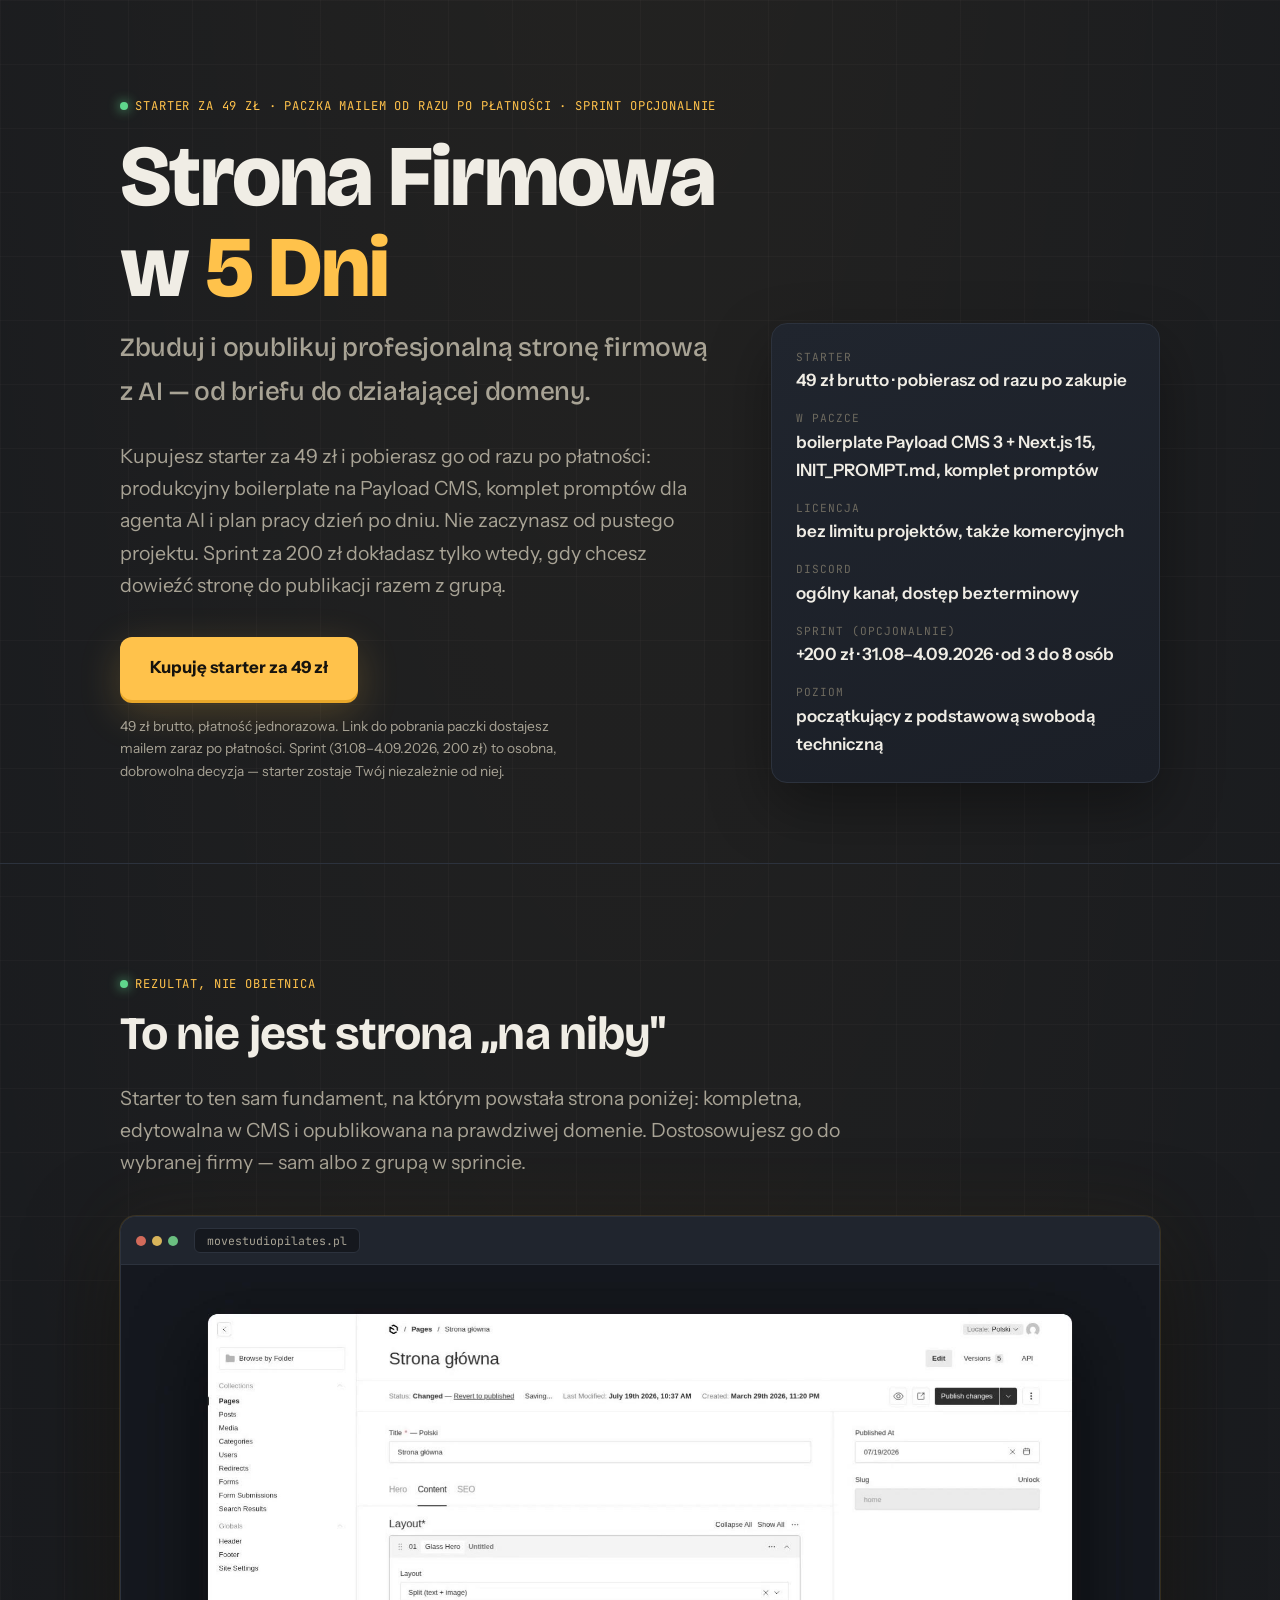
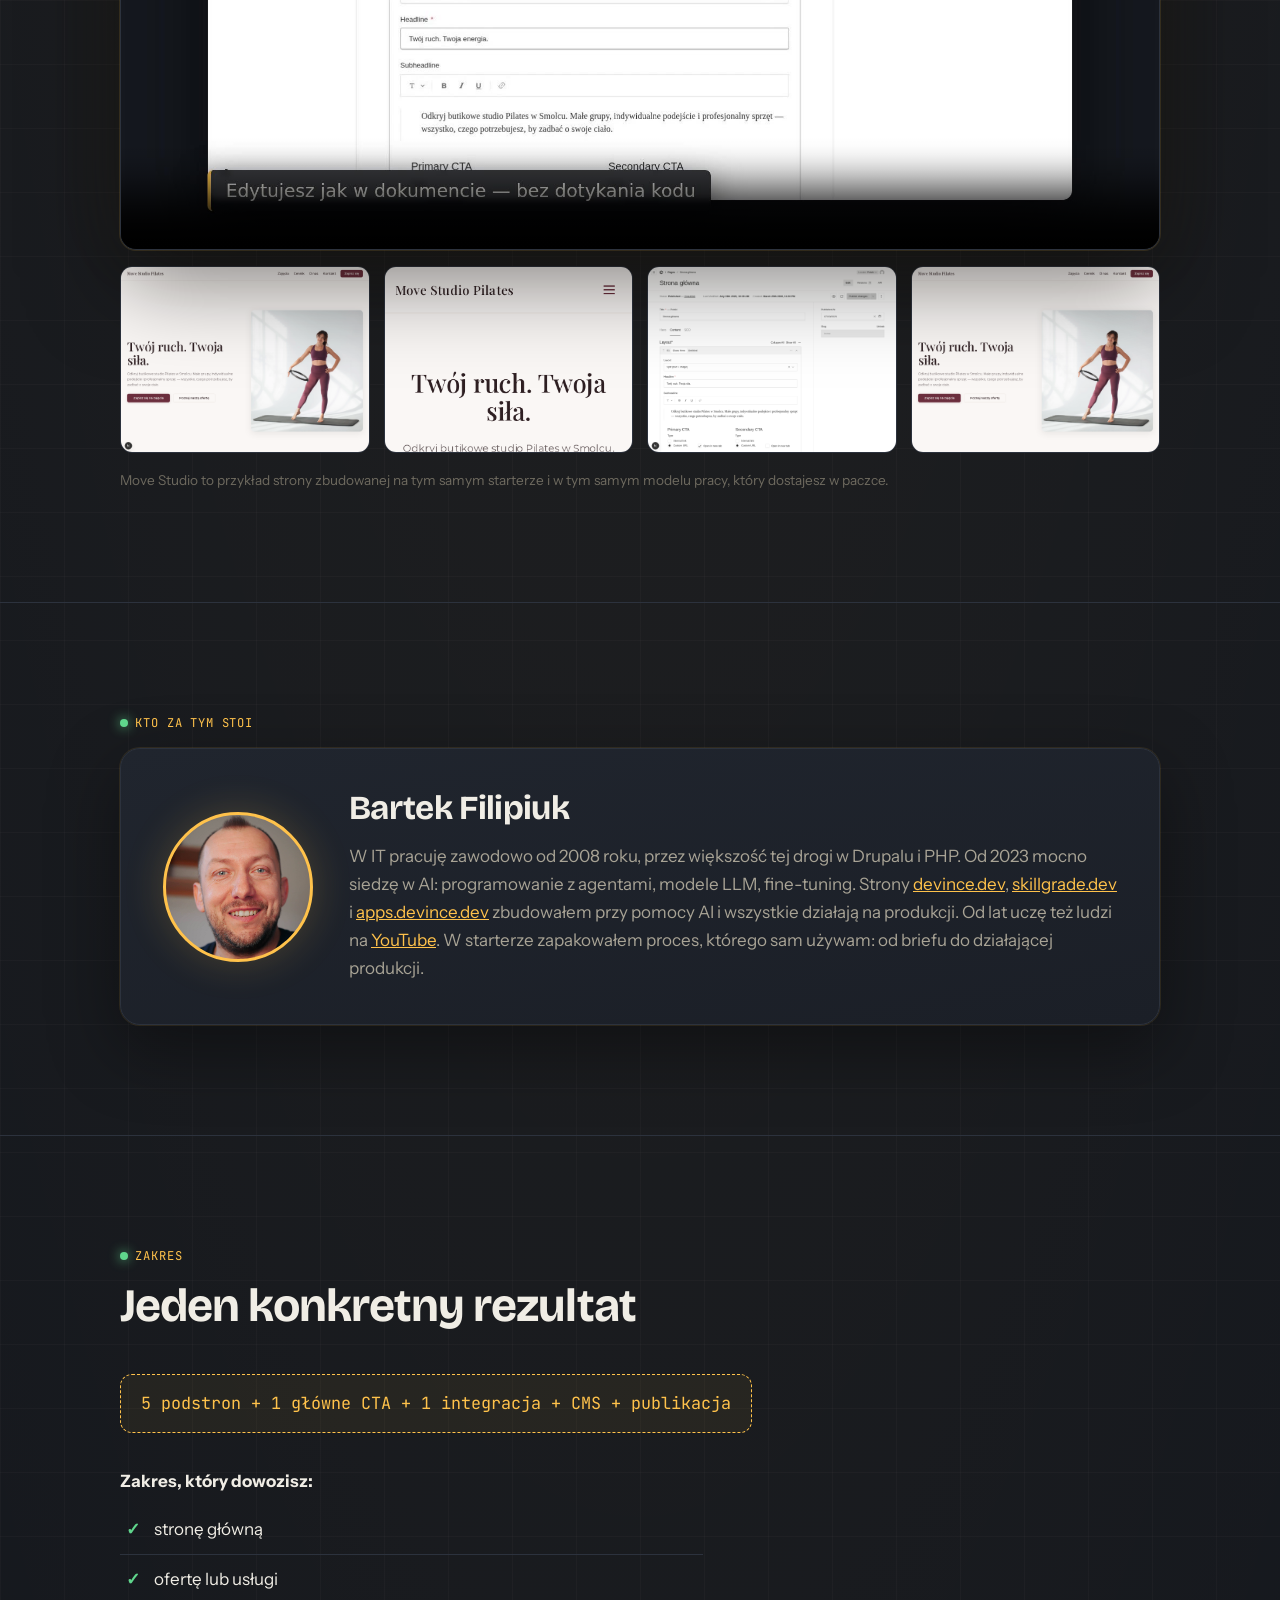
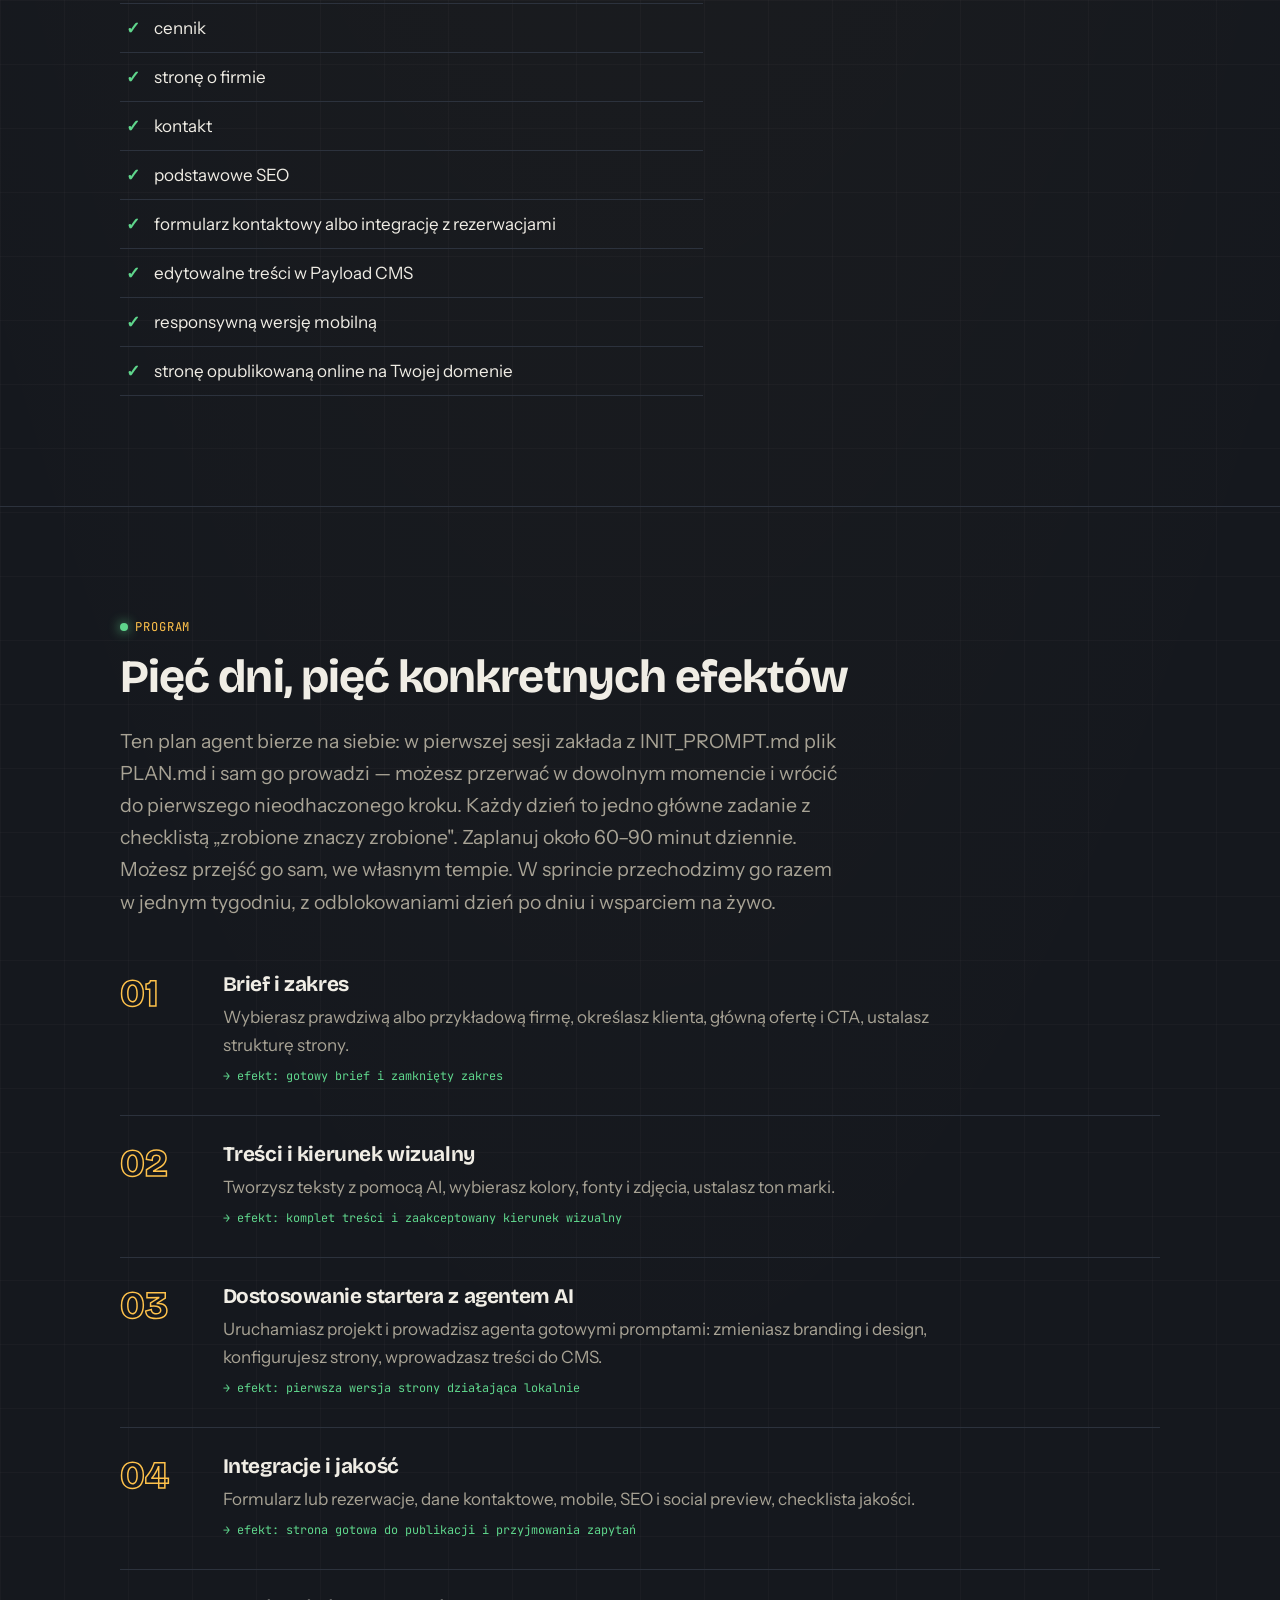
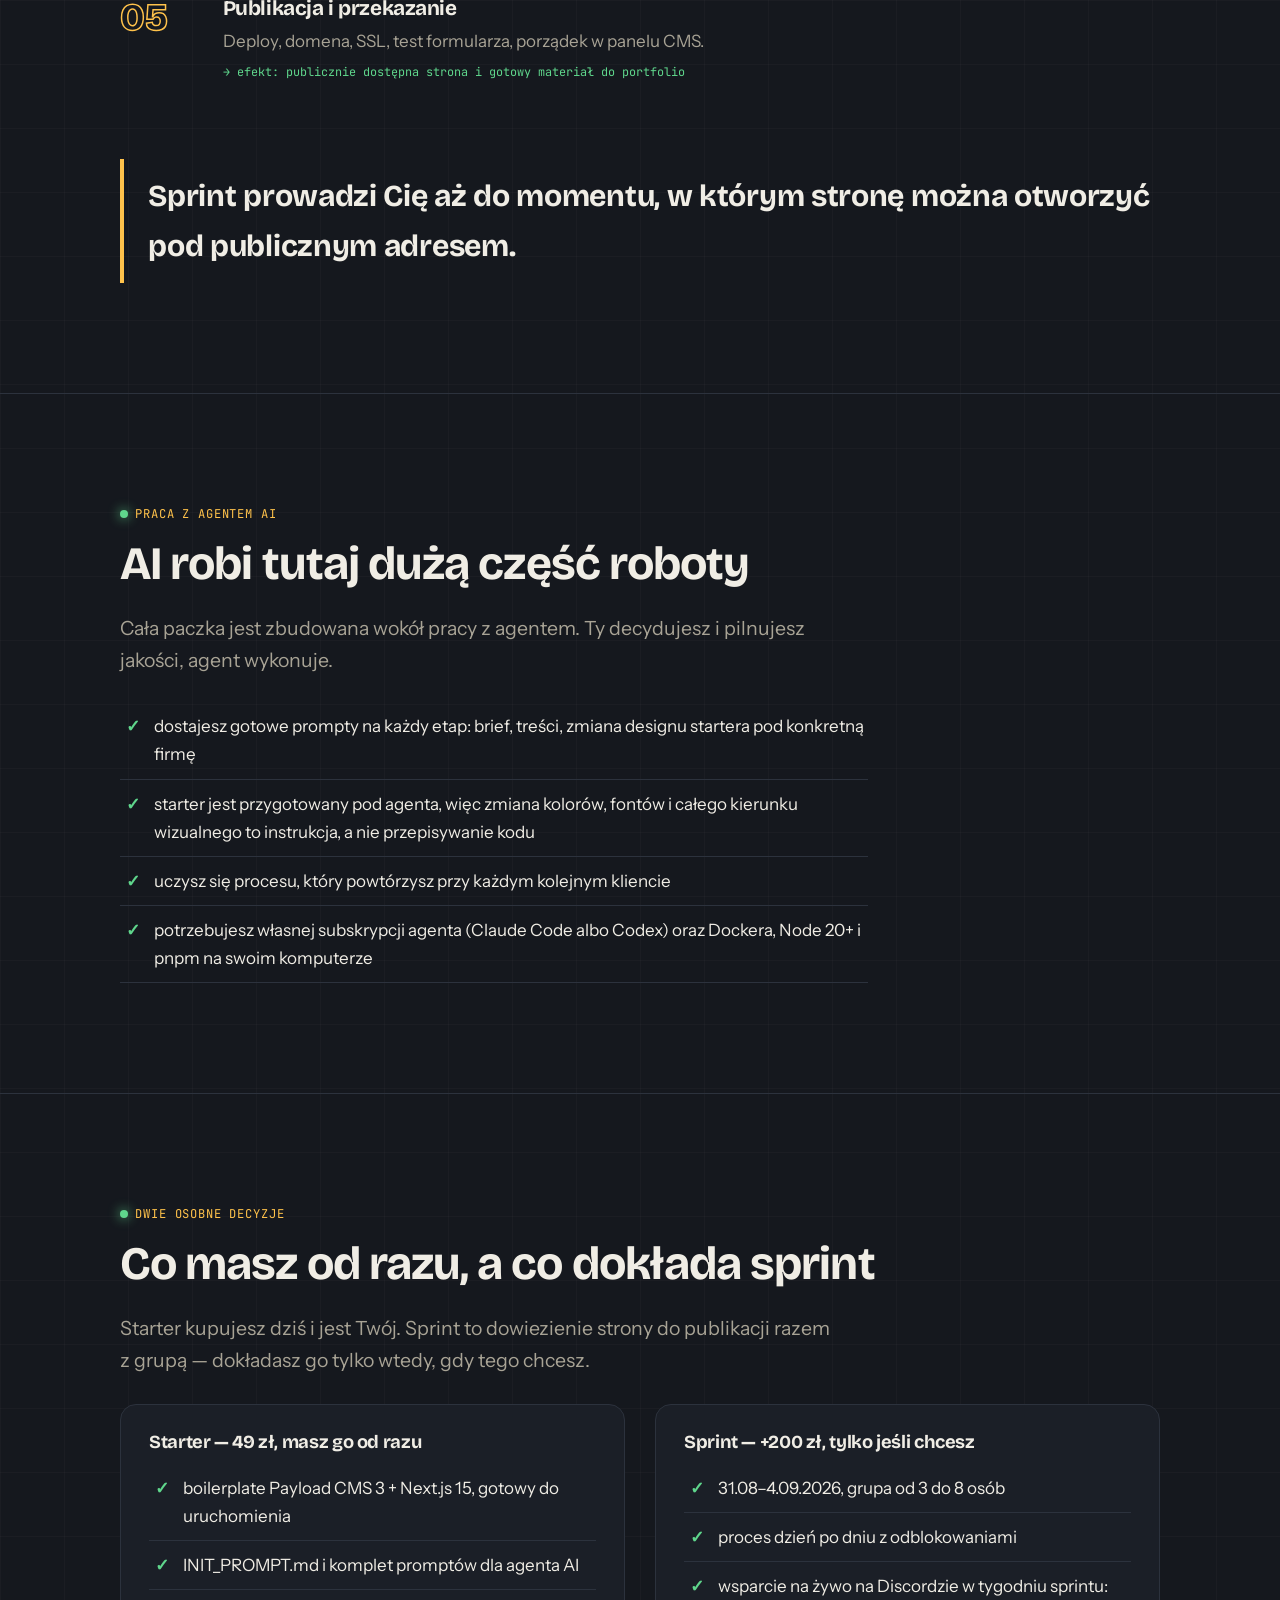
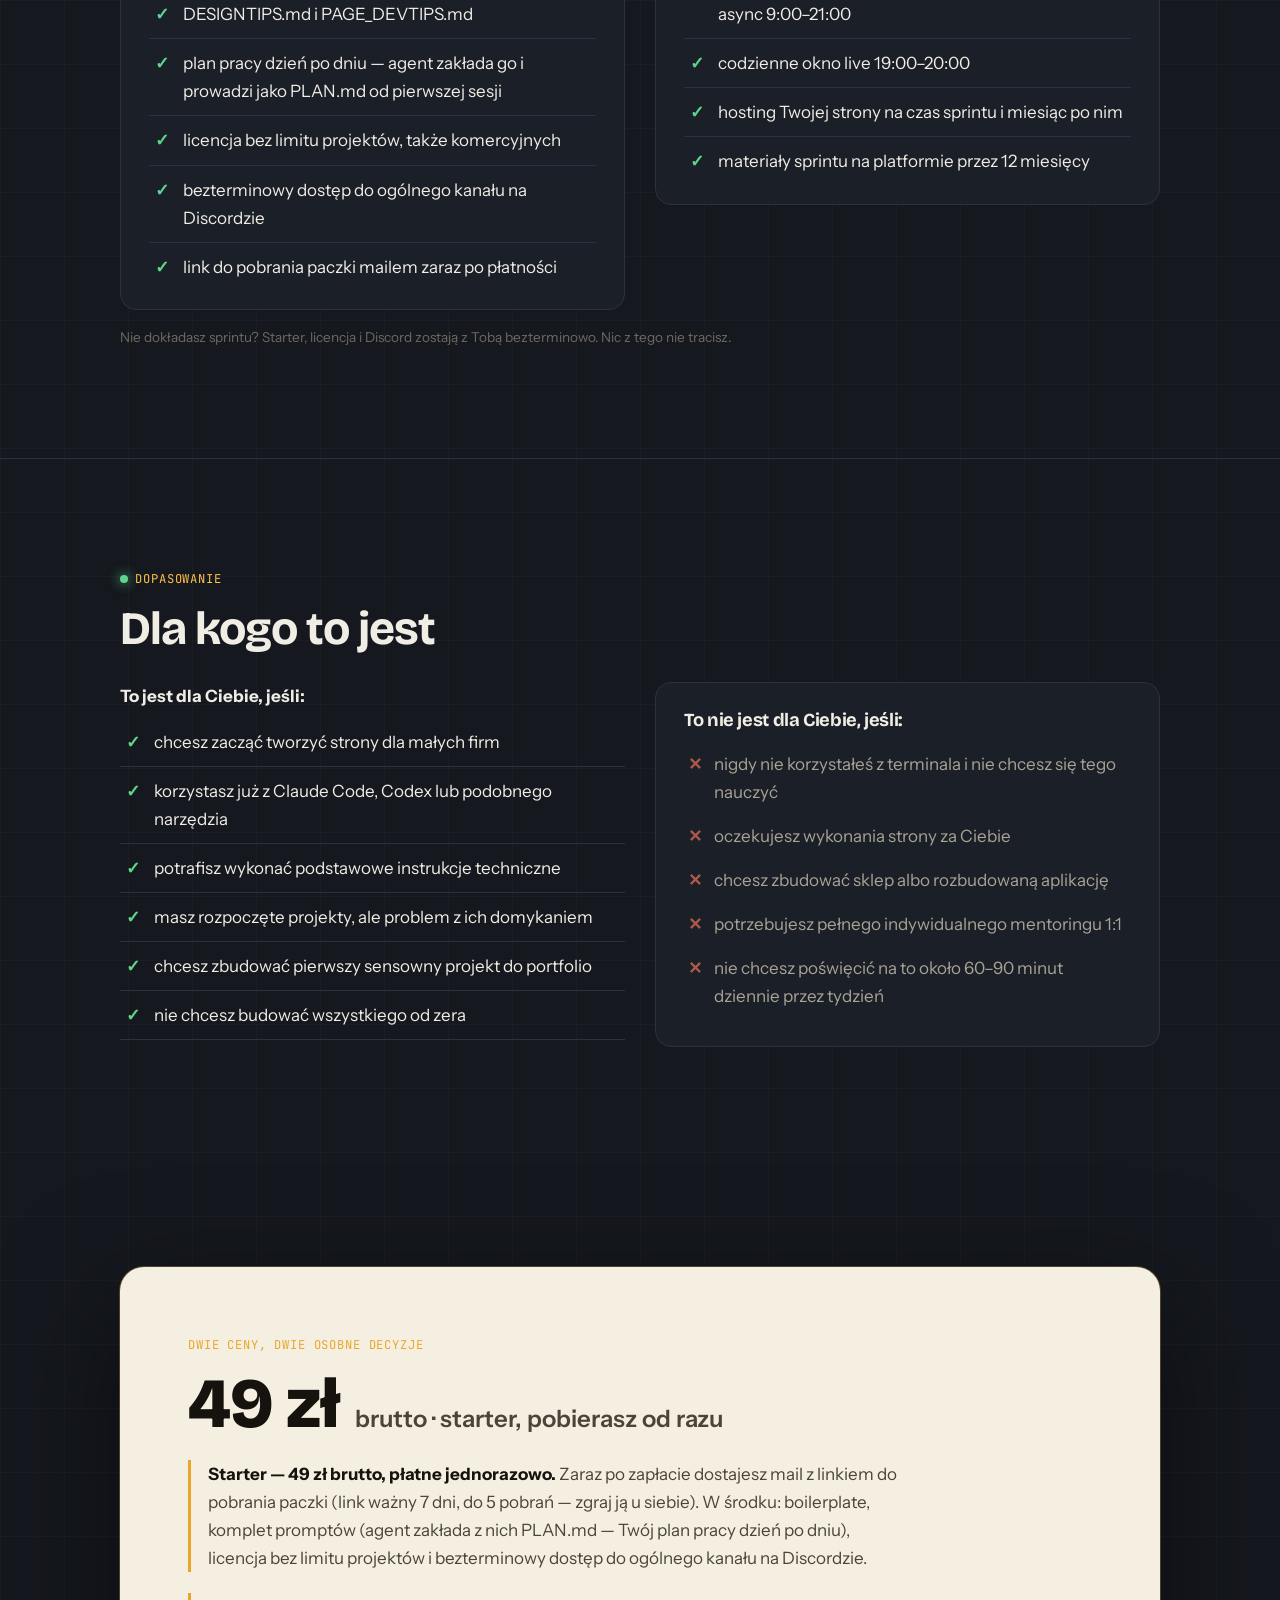
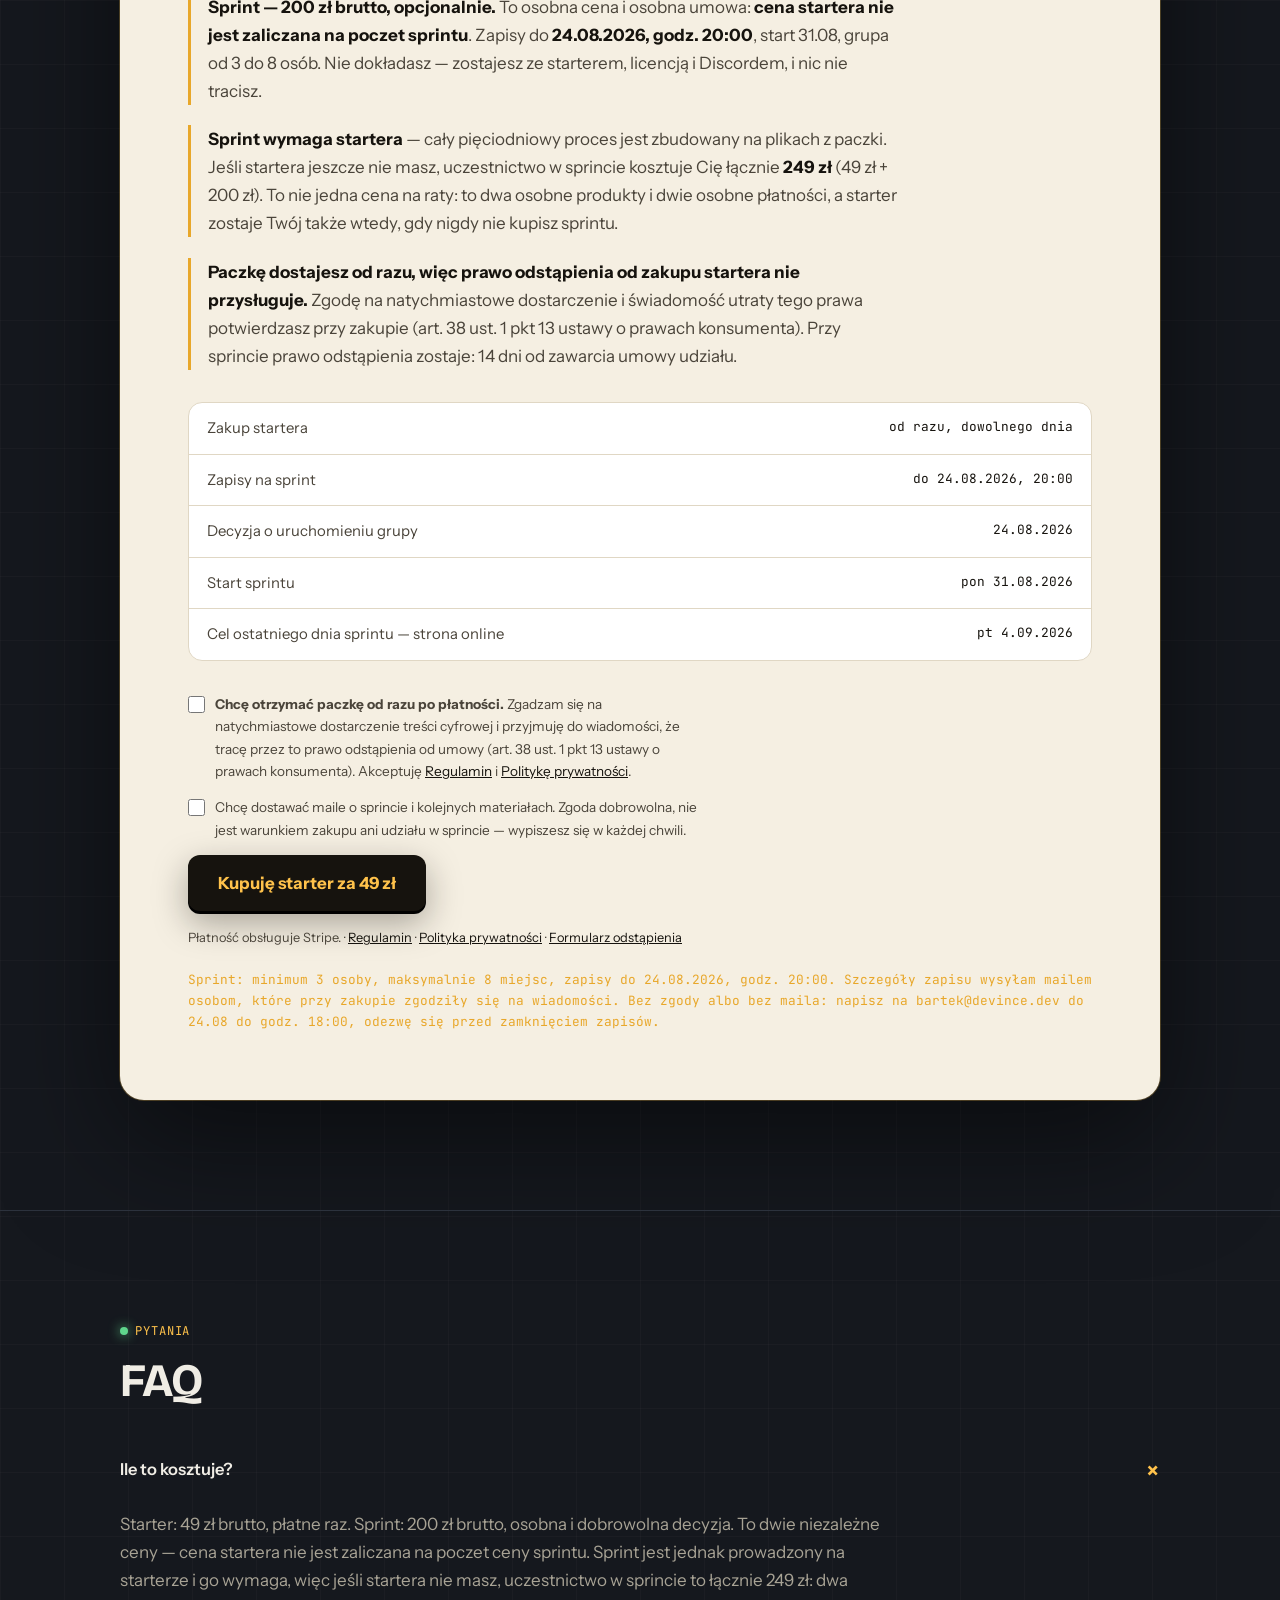
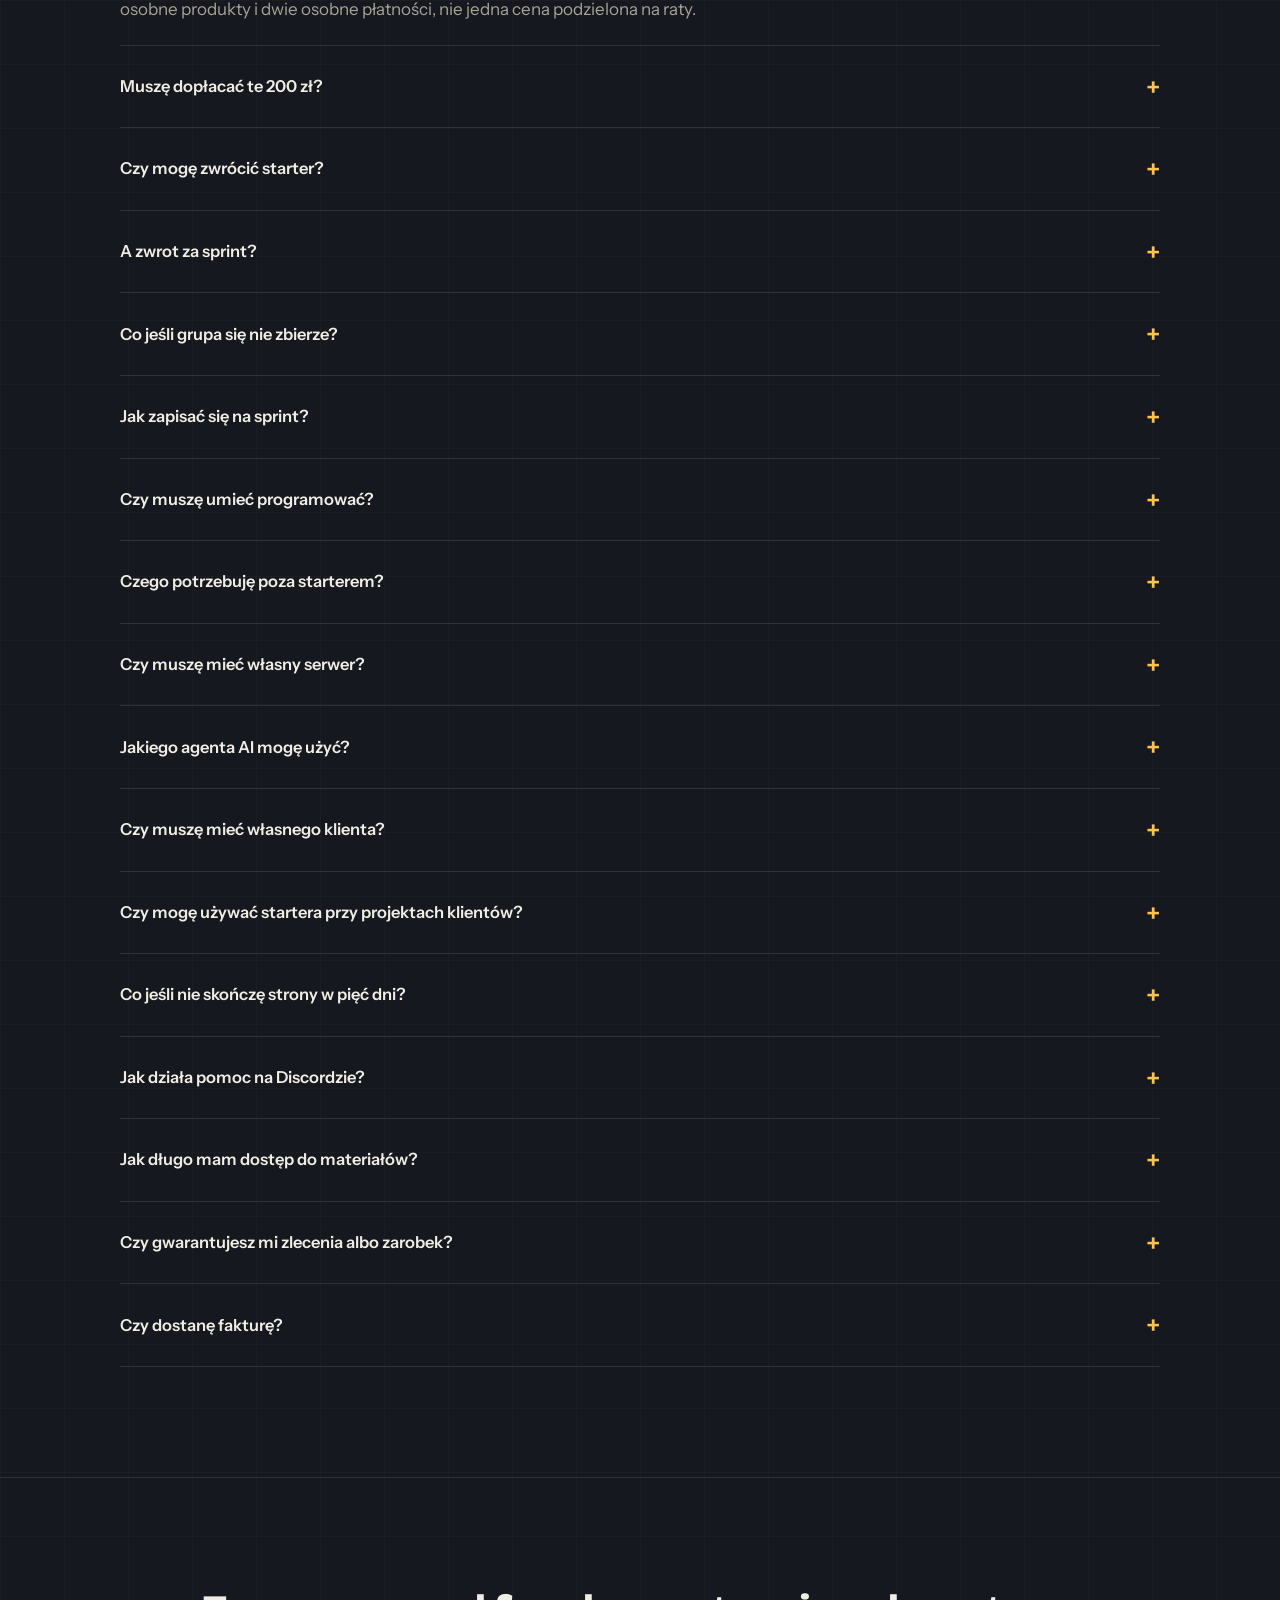
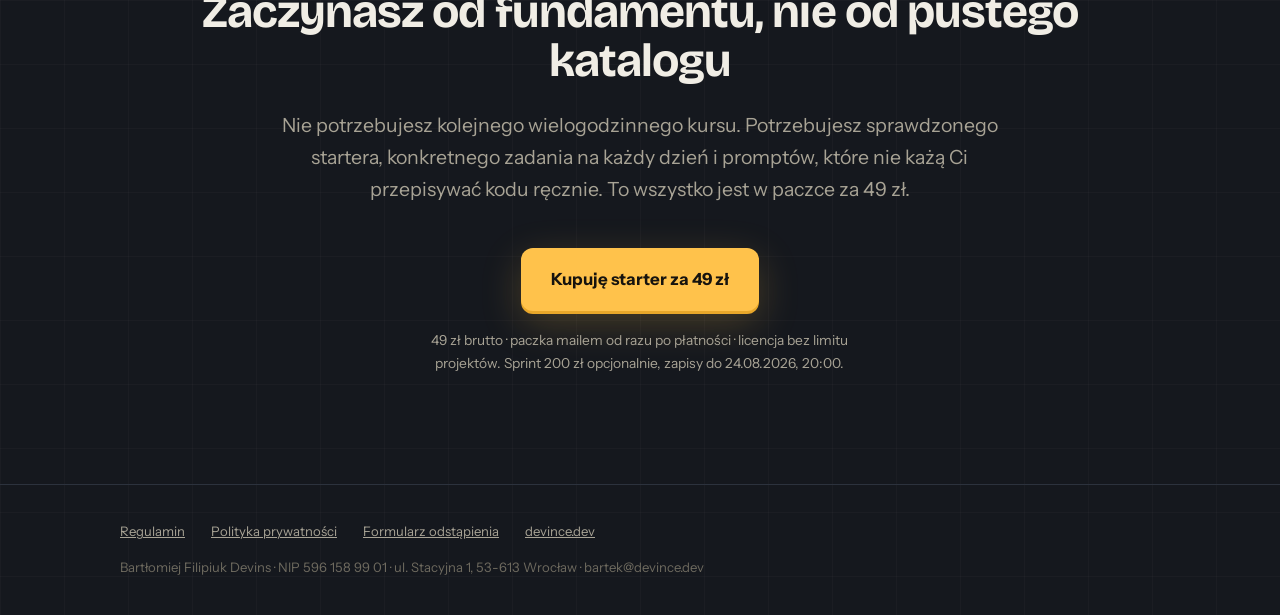
==== index.html @ f5b4c07b "Checkbox zgody: ludzki ton bez utraty przesłanek art. 38 Brzmienie zatwierdzone przez Bartka. „Żądam" ====
<!doctype html>
<html lang="pl">
<head>
<meta charset="utf-8">
<meta name="viewport" content="width=device-width, initial-scale=1">
<title>Strona Firmowa w 5 Dni — zbuduj i opublikuj stronę firmową z AI</title>
<meta name="description" content="Starter za 49 zł: produkcyjny boilerplate Payload CMS, komplet promptów dla agenta AI i plan pracy dzień po dniu. Pobierasz od razu po zakupie. Sprint z grupą (31.08–4.09.2026) dokładasz za 200 zł, jeśli chcesz.">
<meta property="og:title" content="Strona Firmowa w 5 Dni">
<meta property="og:description" content="Kupujesz starter za 49 zł i pobierasz go od razu po płatności. Sprint za 200 zł dokładasz tylko wtedy, gdy chcesz dowieźć stronę do publikacji z grupą.">
<meta property="og:type" content="website">
<link rel="icon" type="image/svg+xml" href="favicon.svg">
<link rel="preconnect" href="https://fonts.googleapis.com">
<link rel="preconnect" href="https://fonts.gstatic.com" crossorigin>
<link href="https://fonts.googleapis.com/css2?family=Bricolage+Grotesque:opsz,wght@12..96,500;12..96,600;12..96,700;12..96,800&family=Instrument+Sans:wght@400;500;600;700&family=JetBrains+Mono:wght@400;500&display=swap" rel="stylesheet">
<script defer src="https://stats.67projects.app/script.js" data-website-id="8e5e06a0-a30c-4d65-846d-87bd01b04a56"></script>
<style>
  :root{
    --bg:#15181E; --bg-2:#1B1F27; --surface:#20252E; --edge:#2C323D;
    --txt:#F0EDE5; --txt-soft:#A8A395; --txt-dim:#6E6A5F;
    --amber:#FFC24B; --amber-deep:#E8A72A; --ok:#5FD68C; --red:#E8745A;
    --paper:#F5EFE2; --ink:#16130E; --ink-soft:#4A443A; --paper-edge:#E0D7C4;
    --mono:'JetBrains Mono',monospace; --disp:'Bricolage Grotesque',sans-serif; --sans:'Instrument Sans',sans-serif;
  }
  *{box-sizing:border-box;margin:0;padding:0}
  html{scroll-behavior:smooth}
  body{
    font-family:var(--sans);color:var(--txt);background:var(--bg);
    line-height:1.65;font-size:17px;
    background-image:
      radial-gradient(ellipse 90% 50% at 50% -10%, rgba(255,194,75,.07), transparent),
      linear-gradient(rgba(255,255,255,.025) 1px, transparent 1px),
      linear-gradient(90deg, rgba(255,255,255,.025) 1px, transparent 1px);
    background-size:100% 100%, 64px 64px, 64px 64px;
  }
  ::selection{background:var(--amber);color:var(--ink)}
  .wrap{max-width:1080px;margin:0 auto;padding:0 20px}
  section{padding:76px 0}
  @media(min-width:768px){section{padding:110px 0}}

  .mono{font-family:var(--mono);font-size:.76rem;letter-spacing:.07em;text-transform:uppercase}
  .eyebrow{color:var(--amber);display:flex;align-items:center;gap:.6em;margin-bottom:1.3em}
  .eyebrow::before{content:"";width:8px;height:8px;border-radius:50%;background:var(--ok);box-shadow:0 0 12px var(--ok)}
  h1,h2,h3{font-family:var(--disp);font-weight:700;line-height:1.05;letter-spacing:-.02em}
  h1{font-size:clamp(2.7rem,8vw,5.4rem);font-weight:800}
  h2{font-size:clamp(1.8rem,4.4vw,2.9rem);margin-bottom:.5em}
  .lead{font-size:clamp(1.05rem,2vw,1.22rem);color:var(--txt-soft);max-width:37em}

  .btn{
    display:inline-block;background:var(--amber);color:var(--ink);text-decoration:none;
    font-weight:700;font-size:1.05rem;padding:1.05em 1.8em;border-radius:12px;
    box-shadow:0 3px 0 var(--amber-deep), 0 12px 40px rgba(255,194,75,.22);
    transition:transform .15s ease, box-shadow .15s ease;
  }
  .btn:hover{transform:translateY(-2px);box-shadow:0 5px 0 var(--amber-deep), 0 18px 48px rgba(255,194,75,.3)}
  .btn:active{transform:translateY(1px)}
  .btn.on-paper{background:var(--ink);color:var(--amber);box-shadow:0 3px 0 #000, 0 12px 34px rgba(22,19,14,.35)}
  .btn.on-paper:hover{box-shadow:0 5px 0 #000, 0 16px 40px rgba(22,19,14,.4)}
  .under-cta{font-size:.86rem;color:var(--txt-soft);max-width:34em;margin-top:1.1em}

  /* HERO */
  .hero{padding:96px 0 80px;border-bottom:1px solid var(--edge);position:relative;overflow:hidden}
  .hero .sub{font-family:var(--disp);font-weight:500;font-size:clamp(1.2rem,3vw,1.65rem);color:var(--txt-soft);margin:.5em 0 1em;max-width:23em;letter-spacing:-.01em}
  .hero-grid{display:grid;gap:48px}
  @media(min-width:920px){.hero-grid{grid-template-columns:1.55fr 1fr;align-items:end}}
  .specs{border:1px solid var(--edge);border-radius:16px;background:linear-gradient(160deg,var(--surface),var(--bg-2));padding:24px;box-shadow:0 24px 60px rgba(0,0,0,.35)}
  .specs dt{font-family:var(--mono);font-size:.7rem;letter-spacing:.09em;text-transform:uppercase;color:var(--txt-dim);margin-top:15px}
  .specs dt:first-child{margin-top:0}
  .specs dd{font-weight:600;color:var(--txt)}
  .accent{color:var(--amber)}

  /* DEMO — sekcja dowodowa nr 2 */
  .demo-wrap{position:relative}
  .browser{border:1px solid var(--edge);border-radius:16px;overflow:hidden;background:var(--bg-2);box-shadow:0 0 0 1px rgba(255,194,75,.12), 0 30px 90px rgba(0,0,0,.5), 0 0 80px rgba(255,194,75,.06)}
  .browser-bar{display:flex;align-items:center;gap:6px;padding:11px 15px;border-bottom:1px solid var(--edge);background:var(--surface)}
  .browser-bar i{width:10px;height:10px;border-radius:50%;background:var(--edge)}
  .browser-bar i:nth-child(1){background:#D26A5A}.browser-bar i:nth-child(2){background:#D8B45A}.browser-bar i:nth-child(3){background:#6BBF80}
  .browser-bar .url{font-family:var(--mono);font-size:.72rem;color:var(--txt-soft);margin-left:10px;background:var(--bg);border:1px solid var(--edge);border-radius:6px;padding:2px 12px}
  .demo-slot{aspect-ratio:16/9;display:flex;flex-direction:column;align-items:center;justify-content:center;gap:14px;color:var(--txt-soft);background:
    repeating-linear-gradient(45deg,var(--bg-2),var(--bg-2) 16px,#181C23 16px,#181C23 32px)}
  .demo-slot .play{width:70px;height:70px;border-radius:50%;background:var(--amber);display:flex;align-items:center;justify-content:center;box-shadow:0 0 40px rgba(255,194,75,.35)}
  .demo-slot .play::after{content:"";border-left:20px solid var(--ink);border-top:12px solid transparent;border-bottom:12px solid transparent;margin-left:6px}
  .shots{display:grid;gap:14px;grid-template-columns:repeat(2,1fr);margin-top:16px}
  @media(min-width:768px){.shots{grid-template-columns:repeat(4,1fr)}}
  .shot{aspect-ratio:4/3;border:1px solid var(--edge);border-radius:12px;background:var(--bg-2);width:100%;object-fit:cover;object-position:top;display:block;cursor:zoom-in;transition:border-color .2s,transform .2s}
  .shot:hover{border-color:rgba(255,194,75,.5);transform:translateY(-2px)}
  .lightbox{border:none;background:transparent;padding:0;position:fixed;inset:0;margin:auto;width:fit-content;height:fit-content;max-width:min(94vw,1400px);max-height:92vh;overflow:visible}
  .lightbox img{max-width:min(94vw,1400px);max-height:88vh;display:block;border-radius:12px;border:1px solid var(--edge)}
  .lightbox::backdrop{background:rgba(10,12,16,.85);backdrop-filter:blur(6px)}
  .lb-close{position:absolute;top:10px;right:10px;width:38px;height:38px;border-radius:50%;border:none;background:var(--amber);color:var(--ink);font-size:1.1rem;font-weight:700;cursor:pointer;line-height:1;box-shadow:0 4px 14px rgba(0,0,0,.4)}
  .demo-video{width:100%;aspect-ratio:16/9;display:block;background:#000}
  .caption{font-size:.85rem;color:var(--txt-dim);margin-top:16px}

  /* RESULT */
  .formula{font-family:var(--mono);font-size:clamp(.85rem,2.4vw,1.05rem);border:1.5px dashed var(--amber);color:var(--amber);border-radius:12px;padding:15px 20px;display:inline-block;margin:20px 0 34px;background:rgba(255,194,75,.06)}
  .cols{display:grid;gap:40px}
  @media(min-width:880px){.cols{grid-template-columns:1.4fr 1fr}}
  ul.checks{list-style:none}
  ul.checks li{padding:10px 0 10px 34px;position:relative;border-bottom:1px solid var(--edge)}
  ul.checks li::before{content:"✓";position:absolute;left:6px;color:var(--ok);font-weight:700}
  .not-box{border:1px solid var(--edge);border-radius:16px;padding:28px;background:var(--bg-2);align-self:start}
  .not-box h3{font-size:1.15rem;margin-bottom:12px}
  .not-box ul.checks li:last-child{border-bottom:none;padding-bottom:0}
  ul.crosses{list-style:none}
  ul.crosses li{padding:8px 0 8px 30px;position:relative;color:var(--txt-soft)}
  ul.crosses li::before{content:"✕";position:absolute;left:4px;color:var(--red);opacity:.7;font-weight:700}

  /* PROGRAM */
  .day{display:grid;grid-template-columns:auto 1fr;gap:22px;padding:28px 0;border-bottom:1px solid var(--edge)}
  .day:last-of-type{border-bottom:none}
  .day .no{font-family:var(--disp);font-weight:800;font-size:2.4rem;color:transparent;-webkit-text-stroke:1.5px var(--amber);line-height:1;min-width:2.1em}
  .day h3{font-size:1.3rem;margin-bottom:.35em}
  .day p{color:var(--txt-soft);max-width:44em}
  .day .fx{font-family:var(--mono);font-size:.74rem;color:var(--ok);margin-top:.7em;display:block}
  .callout{font-family:var(--disp);font-size:clamp(1.3rem,3.2vw,1.9rem);font-weight:700;border-left:4px solid var(--amber);padding:.4em 0 .4em .8em;margin-top:48px;letter-spacing:-.01em}

  /* WHO */
  .who-grid{display:grid;gap:30px;margin-top:28px}
  @media(min-width:880px){.who-grid{grid-template-columns:1fr 1fr}}
  .host-card{display:grid;gap:26px;border:1px solid var(--edge);border-radius:20px;background:linear-gradient(170deg,var(--surface),var(--bg-2));padding:clamp(26px,4vw,42px);box-shadow:0 0 0 1px rgba(255,194,75,.10), 0 24px 70px rgba(0,0,0,.4)}
  @media(min-width:768px){.host-card{grid-template-columns:auto 1fr;align-items:center;gap:36px}}
  .avatar-lg{width:clamp(110px,14vw,150px);height:clamp(110px,14vw,150px);border-radius:50%;background:var(--surface) url('media/bartek.jpg') center/cover;border:3px solid var(--amber);box-shadow:0 0 40px rgba(255,194,75,.2)}
  .host-card a{color:var(--amber)}

  /* PRICE — jasny panel na ciemnej stronie (max kontrast konwersyjny) */
  .price{background:var(--paper);color:var(--ink);border-radius:24px;padding:clamp(32px,6vw,68px);box-shadow:0 0 0 1px rgba(255,194,75,.25), 0 40px 120px rgba(0,0,0,.5)}
  .price h2{color:var(--ink)}
  .price .mono-label{font-family:var(--mono);font-size:.76rem;letter-spacing:.07em;text-transform:uppercase;color:var(--amber-deep);margin-bottom:14px;display:block}
  .price .big-price{font-family:var(--disp);font-weight:800;font-size:clamp(2.8rem,7.5vw,4.4rem);letter-spacing:-.02em;line-height:1}
  .price .big-price small{font-family:var(--sans);font-weight:600;font-size:.34em;color:var(--ink-soft);letter-spacing:0}
  .price .quote{border-left:3px solid var(--amber-deep);padding-left:1em;margin:1.2em 0;color:var(--ink-soft);max-width:42em}
  .price .quote strong{color:var(--ink)}
  .sched{display:grid;margin:32px 0;border:1px solid var(--paper-edge);border-radius:14px;overflow:hidden;background:#fff}
  .sched div{display:flex;flex-wrap:wrap;justify-content:space-between;gap:4px 16px;padding:13px 18px;border-bottom:1px solid var(--paper-edge);font-size:.93rem}
  .sched div:last-child{border-bottom:none}
  .sched span:first-child{color:var(--ink-soft)}
  .sched span:last-child{font-family:var(--mono);font-size:.8rem;white-space:nowrap;color:var(--ink)}
  .checkout-form{margin-top:6px}
  .checkout-form .consent{display:flex;gap:10px;align-items:flex-start;font-size:.85rem;color:var(--ink-soft);max-width:38em;margin-bottom:14px;cursor:pointer}
  .checkout-form .consent input{margin-top:3px;width:17px;height:17px;accent-color:var(--amber-deep);flex-shrink:0;cursor:pointer}
  .checkout-form .consent a{color:var(--ink)}
  .checkout-form .btn{border:none;cursor:pointer;font-family:inherit}
  .price .legal-links{font-size:.8rem;color:var(--ink-soft);margin-top:1.3em}
  .price .legal-links a{color:var(--ink)}
  .seats{font-family:var(--mono);font-size:.8rem;color:var(--amber-deep);margin-top:1.6em}

  /* FAQ */
  details{border-bottom:1px solid var(--edge)}
  summary{cursor:pointer;list-style:none;display:flex;justify-content:space-between;align-items:center;gap:16px;padding:21px 0;font-weight:600;font-size:1.03rem}
  summary::-webkit-details-marker{display:none}
  summary::after{content:"+";font-family:var(--mono);font-size:1.5rem;color:var(--amber);transition:transform .2s;flex-shrink:0}
  details[open] summary::after{transform:rotate(45deg)}
  details p{padding:0 0 22px;color:var(--txt-soft);max-width:46em}

  /* FINAL */
  .final{text-align:center;border-top:1px solid var(--edge)}
  .final .lead{margin:0 auto 2.2em}

  footer{border-top:1px solid var(--edge);padding:36px 0 116px;font-size:.82rem;color:var(--txt-dim)}
  footer a{color:var(--txt-soft)}
  footer .cols-f{display:flex;flex-wrap:wrap;gap:10px 26px;margin-bottom:14px}
  @media(min-width:768px){footer{padding-bottom:36px}}

  /* STICKY CTA mobile */
  .sticky-cta{position:fixed;left:0;right:0;bottom:0;background:rgba(21,24,30,.92);backdrop-filter:blur(10px);border-top:1px solid var(--edge);padding:10px 16px calc(10px + env(safe-area-inset-bottom));display:flex;gap:14px;align-items:center;justify-content:space-between;z-index:50}
  .sticky-cta .p{font-family:var(--mono);font-size:.7rem;line-height:1.4;color:var(--txt-soft)}
  .sticky-cta .btn{font-size:.9rem;padding:.8em 1.2em;white-space:nowrap}
  @media(min-width:768px){.sticky-cta{display:none}}

  .rv{opacity:0;transform:translateY(18px);transition:opacity .6s ease,transform .6s ease}
  .rv.in{opacity:1;transform:none}
  @media(prefers-reduced-motion:reduce){.rv{opacity:1;transform:none;transition:none}}
</style>
</head>
<body>

<!-- 1. HERO -->
<header class="hero">
  <div class="wrap hero-grid">
    <div>
      <p class="mono eyebrow">Starter za 49 zł · paczka mailem od razu po płatności · sprint opcjonalnie</p>
      <h1>Strona Firmowa<br>w <span class="accent">5 Dni</span></h1>
      <p class="sub">Zbuduj i opublikuj profesjonalną stronę firmową z AI — od briefu do działającej domeny.</p>
      <p class="lead">Kupujesz starter za 49 zł i pobierasz go od razu po płatności: produkcyjny boilerplate na Payload CMS, komplet promptów dla agenta AI i plan pracy dzień po dniu. Nie zaczynasz od pustego projektu. Sprint za 200 zł dokładasz tylko wtedy, gdy chcesz dowieźć stronę do publikacji razem z grupą.</p>
      <p style="margin-top:2.1em"><a class="btn" href="#cena" data-umami-event="cta-hero">Kupuję starter za 49 zł</a></p>
      <p class="under-cta">49 zł brutto, płatność jednorazowa. Link do pobrania paczki dostajesz mailem zaraz po płatności. Sprint (31.08–4.09.2026, 200 zł) to osobna, dobrowolna decyzja — starter zostaje Twój niezależnie od niej.</p>
    </div>
    <dl class="specs rv">
      <dt>Starter</dt><dd>49 zł brutto · pobierasz od razu po zakupie</dd>
      <dt>W paczce</dt><dd>boilerplate Payload CMS 3 + Next.js 15, INIT_PROMPT.md, komplet promptów</dd>
      <dt>Licencja</dt><dd>bez limitu projektów, także komercyjnych</dd>
      <dt>Discord</dt><dd>ogólny kanał, dostęp bezterminowy</dd>
      <dt>Sprint (opcjonalnie)</dt><dd>+200 zł · 31.08–4.09.2026 · od 3 do 8 osób</dd>
      <dt>Poziom</dt><dd>początkujący z podstawową swobodą techniczną</dd>
    </dl>
  </div>
</header>

<!-- 2. DEMO (sekcja dowodowa) -->
<section id="demo">
  <div class="wrap">
    <p class="mono eyebrow">Rezultat, nie obietnica</p>
    <h2>To nie jest strona „na niby"</h2>
    <p class="lead" style="margin-bottom:38px">Starter to ten sam fundament, na którym powstała strona poniżej: kompletna, edytowalna w CMS i opublikowana na prawdziwej domenie. Dostosowujesz go do wybranej firmy — sam albo z grupą w sprincie.</p>
    <div class="demo-wrap rv">
      <div class="browser">
        <div class="browser-bar"><i></i><i></i><i></i><span class="url">movestudiopilates.pl</span></div>
        <video class="demo-video" src="media/demo-move-studio.mp4" poster="media/demo-poster.jpg" autoplay muted loop playsinline controls preload="metadata" aria-label="Demo 49 s: strona → CMS → edycja → publikacja"></video>
      </div>
    </div>
    <div class="shots">
      <img class="shot rv" src="media/screen-desktop.png" alt="Move Studio — strona główna, desktop" loading="lazy">
      <img class="shot rv" src="media/screen-mobile.png" alt="Move Studio — wersja mobilna" loading="lazy">
      <img class="shot rv" src="media/screen-cms.png" alt="Panel Payload CMS — edycja treści" loading="lazy">
      <img class="shot rv" src="media/screen-live.png" alt="Strona live na movestudiopilates.pl" loading="lazy">
    </div>
    <p class="caption">Move Studio to przykład strony zbudowanej na tym samym starterze i w tym samym modelu pracy, który dostajesz w paczce.</p>
  </div>
</section>

<!-- 2b. PROWADZĄCY -->
<section id="prowadzacy" style="border-top:1px solid var(--edge)">
  <div class="wrap">
    <p class="mono eyebrow">Kto za tym stoi</p>
    <div class="host-card rv">
      <div class="avatar-lg" role="img" aria-label="Zdjęcie: Bartek Filipiuk"></div>
      <div>
        <h2 style="font-size:clamp(1.5rem,3.2vw,2.1rem);margin-bottom:.45em">Bartek Filipiuk</h2>
        <p style="color:var(--txt-soft);max-width:52em">W IT pracuję zawodowo od 2008 roku, przez większość tej drogi w Drupalu i PHP. Od 2023 mocno siedzę w AI: programowanie z agentami, modele LLM, fine-tuning. Strony <a href="https://devince.dev">devince.dev</a>, <a href="https://skillgrade.dev">skillgrade.dev</a> i <a href="https://apps.devince.dev">apps.devince.dev</a> zbudowałem przy pomocy AI i wszystkie działają na produkcji. Od lat uczę też ludzi na <a href="https://www.youtube.com/@bartfilipiuk">YouTube</a>. W starterze zapakowałem proces, którego sam używam: od briefu do działającej produkcji.</p>
      </div>
    </div>
  </div>
</section>

<!-- 3. CO ZBUDUJESZ -->
<section id="rezultat" style="border-top:1px solid var(--edge)">
  <div class="wrap">
    <p class="mono eyebrow">Zakres</p>
    <h2>Jeden konkretny rezultat</h2>
    <div class="formula">5 podstron + 1 główne CTA + 1 integracja + CMS + publikacja</div>
    <div class="cols">
      <div>
        <p style="font-weight:700;margin-bottom:10px">Zakres, który dowozisz:</p>
        <ul class="checks">
          <li>stronę główną</li>
          <li>ofertę lub usługi</li>
          <li>cennik</li>
          <li>stronę o firmie</li>
          <li>kontakt</li>
          <li>podstawowe SEO</li>
          <li>formularz kontaktowy albo integrację z rezerwacjami</li>
          <li>edytowalne treści w Payload CMS</li>
          <li>responsywną wersję mobilną</li>
          <li>stronę opublikowaną online na Twojej domenie</li>
        </ul>
      </div>
      <div class="not-box rv">
        <h3>Czego nie budujemy</h3>
        <ul class="crosses">
          <li>sklepu internetowego</li>
          <li>własnego Booksy</li>
          <li>aplikacji z logowaniem</li>
          <li>rozbudowanego SaaS</li>
          <li>dowolnego projektu od zera</li>
        </ul>
      </div>
    </div>
  </div>
</section>

<!-- 4. PROGRAM -->
<section id="program" style="border-top:1px solid var(--edge)">
  <div class="wrap">
    <p class="mono eyebrow">Program</p>
    <h2>Pięć dni, pięć konkretnych efektów</h2>
    <p class="lead" style="margin-bottom:28px">Ten plan agent bierze na siebie: w pierwszej sesji zakłada z INIT_PROMPT.md plik PLAN.md i sam go prowadzi — możesz przerwać w dowolnym momencie i wrócić do pierwszego nieodhaczonego kroku. Każdy dzień to jedno główne zadanie z checklistą „zrobione znaczy zrobione". Zaplanuj około 60–90 minut dziennie. Możesz przejść go sam, we własnym tempie. W sprincie przechodzimy go razem w jednym tygodniu, z odblokowaniami dzień po dniu i wsparciem na żywo.</p>

    <div class="day rv"><div class="no">01</div><div>
      <h3>Brief i zakres</h3>
      <p>Wybierasz prawdziwą albo przykładową firmę, określasz klienta, główną ofertę i CTA, ustalasz strukturę strony.</p>
      <span class="fx">→ efekt: gotowy brief i zamknięty zakres</span>
    </div></div>
    <div class="day rv"><div class="no">02</div><div>
      <h3>Treści i kierunek wizualny</h3>
      <p>Tworzysz teksty z pomocą AI, wybierasz kolory, fonty i zdjęcia, ustalasz ton marki.</p>
      <span class="fx">→ efekt: komplet treści i zaakceptowany kierunek wizualny</span>
    </div></div>
    <div class="day rv"><div class="no">03</div><div>
      <h3>Dostosowanie startera z agentem AI</h3>
      <p>Uruchamiasz projekt i prowadzisz agenta gotowymi promptami: zmieniasz branding i design, konfigurujesz strony, wprowadzasz treści do CMS.</p>
      <span class="fx">→ efekt: pierwsza wersja strony działająca lokalnie</span>
    </div></div>
    <div class="day rv"><div class="no">04</div><div>
      <h3>Integracje i jakość</h3>
      <p>Formularz lub rezerwacje, dane kontaktowe, mobile, SEO i social preview, checklista jakości.</p>
      <span class="fx">→ efekt: strona gotowa do publikacji i przyjmowania zapytań</span>
    </div></div>
    <div class="day rv"><div class="no">05</div><div>
      <h3>Publikacja i przekazanie</h3>
      <p>Deploy, domena, SSL, test formularza, porządek w panelu CMS.</p>
      <span class="fx">→ efekt: publicznie dostępna strona i gotowy materiał do portfolio</span>
    </div></div>

    <p class="callout rv">Sprint prowadzi Cię aż do momentu, w którym stronę można otworzyć pod publicznym adresem.</p>
  </div>
</section>

<!-- 4b. PRACA Z AGENTEM AI -->
<section id="ai" style="border-top:1px solid var(--edge)">
  <div class="wrap">
    <p class="mono eyebrow">Praca z agentem AI</p>
    <h2>AI robi tutaj dużą część roboty</h2>
    <p class="lead" style="margin-bottom:26px">Cała paczka jest zbudowana wokół pracy z agentem. Ty decydujesz i pilnujesz jakości, agent wykonuje.</p>
    <ul class="checks" style="max-width:44em">
      <li>dostajesz gotowe prompty na każdy etap: brief, treści, zmiana designu startera pod konkretną firmę</li>
      <li>starter jest przygotowany pod agenta, więc zmiana kolorów, fontów i całego kierunku wizualnego to instrukcja, a nie przepisywanie kodu</li>
      <li>uczysz się procesu, który powtórzysz przy każdym kolejnym kliencie</li>
      <li>potrzebujesz własnej subskrypcji agenta (Claude Code albo Codex) oraz Dockera, Node 20+ i pnpm na swoim komputerze</li>
    </ul>
  </div>
</section>

<!-- 5. STARTER VS SPRINT -->
<section id="pakiet" style="border-top:1px solid var(--edge)">
  <div class="wrap">
    <p class="mono eyebrow">Dwie osobne decyzje</p>
    <h2>Co masz od razu, a co dokłada sprint</h2>
    <p class="lead" style="margin-bottom:6px">Starter kupujesz dziś i jest Twój. Sprint to dowiezienie strony do publikacji razem z grupą — dokładasz go tylko wtedy, gdy tego chcesz.</p>
    <div class="who-grid">
      <div class="not-box rv">
        <h3>Starter — 49 zł, masz go od razu</h3>
        <ul class="checks">
          <li>boilerplate Payload CMS 3 + Next.js 15, gotowy do uruchomienia</li>
          <li>INIT_PROMPT.md i komplet promptów dla agenta AI</li>
          <li>DESIGNTIPS.md i PAGE_DEVTIPS.md</li>
          <li>plan pracy dzień po dniu — agent zakłada go i prowadzi jako PLAN.md od pierwszej sesji</li>
          <li>licencja bez limitu projektów, także komercyjnych</li>
          <li>bezterminowy dostęp do ogólnego kanału na Discordzie</li>
          <li>link do pobrania paczki mailem zaraz po płatności</li>
        </ul>
      </div>
      <div class="not-box rv">
        <h3>Sprint — +200 zł, tylko jeśli chcesz</h3>
        <ul class="checks">
          <li>31.08–4.09.2026, grupa od 3 do 8 osób</li>
          <li>proces dzień po dniu z odblokowaniami</li>
          <li>wsparcie na żywo na Discordzie w tygodniu sprintu: async 9:00–21:00</li>
          <li>codzienne okno live 19:00–20:00</li>
          <li>hosting Twojej strony na czas sprintu i miesiąc po nim</li>
          <li>materiały sprintu na platformie przez 12 miesięcy</li>
        </ul>
      </div>
    </div>
    <p class="caption">Nie dokładasz sprintu? Starter, licencja i Discord zostają z Tobą bezterminowo. Nic z tego nie tracisz.</p>
  </div>
</section>

<!-- 6. DLA KOGO -->
<section id="dla-kogo" style="border-top:1px solid var(--edge)">
  <div class="wrap">
    <p class="mono eyebrow">Dopasowanie</p>
    <h2>Dla kogo to jest</h2>
    <div class="who-grid">
      <div>
        <p style="font-weight:700;margin-bottom:8px">To jest dla Ciebie, jeśli:</p>
        <ul class="checks">
          <li>chcesz zacząć tworzyć strony dla małych firm</li>
          <li>korzystasz już z Claude Code, Codex lub podobnego narzędzia</li>
          <li>potrafisz wykonać podstawowe instrukcje techniczne</li>
          <li>masz rozpoczęte projekty, ale problem z ich domykaniem</li>
          <li>chcesz zbudować pierwszy sensowny projekt do portfolio</li>
          <li>nie chcesz budować wszystkiego od zera</li>
        </ul>
      </div>
      <div class="not-box rv">
        <h3>To nie jest dla Ciebie, jeśli:</h3>
        <ul class="crosses">
          <li>nigdy nie korzystałeś z terminala i nie chcesz się tego nauczyć</li>
          <li>oczekujesz wykonania strony za Ciebie</li>
          <li>chcesz zbudować sklep albo rozbudowaną aplikację</li>
          <li>potrzebujesz pełnego indywidualnego mentoringu 1:1</li>
          <li>nie chcesz poświęcić na to około 60–90 minut dziennie przez tydzień</li>
        </ul>
      </div>
    </div>
  </div>
</section>

<!-- 7. CENA (jasny panel = maksymalny kontrast) -->
<section id="cena">
  <div class="wrap">
    <div class="price rv">
      <span class="mono-label">Dwie ceny, dwie osobne decyzje</span>
      <p class="big-price">49 zł <small>brutto · starter, pobierasz od razu</small></p>
      <p class="quote"><strong>Starter — 49 zł brutto, płatne jednorazowo.</strong> Zaraz po zapłacie dostajesz mail z linkiem do pobrania paczki (link ważny 7 dni, do 5 pobrań — zgraj ją u siebie). W środku: boilerplate, komplet promptów (agent zakłada z nich PLAN.md — Twój plan pracy dzień po dniu), licencja bez limitu projektów i bezterminowy dostęp do ogólnego kanału na Discordzie.</p>
      <p class="quote"><strong>Sprint — 200 zł brutto, opcjonalnie.</strong> To osobna cena i osobna umowa: <strong>cena startera nie jest zaliczana na poczet sprintu</strong>. Zapisy do <strong>24.08.2026, godz. 20:00</strong>, start 31.08, grupa od 3 do 8 osób. Nie dokładasz — zostajesz ze starterem, licencją i Discordem, i nic nie tracisz.</p>
      <p class="quote"><strong>Sprint wymaga startera</strong> — cały pięciodniowy proces jest zbudowany na plikach z paczki. Jeśli startera jeszcze nie masz, uczestnictwo w sprincie kosztuje Cię łącznie <strong>249 zł</strong> (49 zł + 200 zł). To nie jedna cena na raty: to dwa osobne produkty i dwie osobne płatności, a starter zostaje Twój także wtedy, gdy nigdy nie kupisz sprintu.</p>
      <p class="quote"><strong>Paczkę dostajesz od razu, więc prawo odstąpienia od zakupu startera nie przysługuje.</strong> Zgodę na natychmiastowe dostarczenie i świadomość utraty tego prawa potwierdzasz przy zakupie (art. 38 ust. 1 pkt 13 ustawy o prawach konsumenta). Przy sprincie prawo odstąpienia zostaje: 14 dni od zawarcia umowy udziału.</p>
      <div class="sched">
        <div><span>Zakup startera</span><span>od razu, dowolnego dnia</span></div>
        <div><span>Zapisy na sprint</span><span>do 24.08.2026, 20:00</span></div>
        <div><span>Decyzja o uruchomieniu grupy</span><span>24.08.2026</span></div>
        <div><span>Start sprintu</span><span>pon 31.08.2026</span></div>
        <div><span>Cel ostatniego dnia sprintu — strona online</span><span>pt 4.09.2026</span></div>
      </div>
      <form class="checkout-form" method="POST" action="https://apps.devince.dev/api/apps/checkout">
        <input type="hidden" name="slug" value="starter-strona-firmowa">
        <input type="hidden" name="locale" value="pl">
        <label class="consent">
          <input type="checkbox" name="consent" required>
          <span><strong>Chcę otrzymać paczkę od razu po płatności.</strong> Zgadzam się na natychmiastowe dostarczenie treści cyfrowej i przyjmuję do wiadomości, że tracę przez to prawo odstąpienia od umowy (art. 38 ust. 1 pkt 13 ustawy o prawach konsumenta). Akceptuję <a href="regulamin.html">Regulamin</a> i <a href="polityka-prywatnosci.html">Politykę prywatności</a>.</span>
        </label>
        <label class="consent">
          <input type="checkbox" name="newsletter">
          <span>Chcę dostawać maile o sprincie i kolejnych materiałach. Zgoda dobrowolna, nie jest warunkiem zakupu ani udziału w sprincie — wypiszesz się w każdej chwili.</span>
        </label>
        <button class="btn on-paper" type="submit" data-checkout data-umami-event="cta-checkout">Kupuję starter za 49 zł</button>
      </form>
      <p class="legal-links">Płatność obsługuje Stripe. · <a href="regulamin.html">Regulamin</a> · <a href="polityka-prywatnosci.html">Polityka prywatności</a> · <a href="formularz-odstapienia.html">Formularz odstąpienia</a></p>
      <p class="seats">Sprint: minimum 3 osoby, maksymalnie 8 miejsc, zapisy do 24.08.2026, godz. 20:00. Szczegóły zapisu wysyłam mailem osobom, które przy zakupie zgodziły się na wiadomości. Bez zgody albo bez maila: napisz na bartek@devince.dev do 24.08 do godz. 18:00, odezwę się przed zamknięciem zapisów.</p>
    </div>
  </div>
</section>

<!-- 8. FAQ -->
<section id="faq" style="border-top:1px solid var(--edge)">
  <div class="wrap">
    <p class="mono eyebrow">Pytania</p>
    <h2>FAQ</h2>
    <div style="margin-top:22px">
      <details open><summary>Ile to kosztuje?</summary><p>Starter: 49 zł brutto, płatne raz. Sprint: 200 zł brutto, osobna i dobrowolna decyzja. To dwie niezależne ceny — cena startera nie jest zaliczana na poczet ceny sprintu. Sprint jest jednak prowadzony na starterze i go wymaga, więc jeśli startera nie masz, uczestnictwo w sprincie to łącznie 249 zł: dwa osobne produkty i dwie osobne płatności, nie jedna cena podzielona na raty.</p></details>
      <details><summary>Muszę dopłacać te 200 zł?</summary><p>Nie. Starter jest kompletnym produktem: paczka, licencja bez limitu projektów i bezterminowy Discord zostają Twoje, nawet jeśli nigdy nie kupisz sprintu. Sprint dokłada do tego prowadzenie przez proces w konkretnym tygodniu, wsparcie na żywo i hosting — kupujesz go tylko wtedy, gdy chcesz przejść przez to z grupą.</p></details>
      <details><summary>Czy mogę zwrócić starter?</summary><p>Nie. Paczkę dostajesz natychmiast po płatności, a przy zakupie potwierdzasz zgodę na jej natychmiastowe dostarczenie i przyjmujesz do wiadomości, że tracisz przez to prawo odstąpienia (art. 38 ust. 1 pkt 13 ustawy o prawach konsumenta). Krótko: kto pobrał paczkę, ten za nią płaci. To osobna sprawa niż reklamacja — jeśli starter nie działa zgodnie z opisem, napisz na bartek@devince.dev, reklamacje rozpatruję zgodnie z regulaminem.</p></details>
      <details><summary>A zwrot za sprint?</summary><p>Przy sprincie prawo odstąpienia przysługuje: 14 dni od zawarcia umowy udziału. Odstąpienie przed startem sprintu oznacza zwrot całych 200 zł. Odstąpienie po starcie sprintu, ale w tym terminie, też jest skuteczne i też oznacza zwrot całych 200 zł — nie potrącam nic za dni, które już się odbyły. Udostępnienie materiałów sprintu nie skraca tego terminu. Cena startera nie podlega zwrotowi w żadnym z tych przypadków.</p></details>
      <details><summary>Co jeśli grupa się nie zbierze?</summary><p>Jeśli do 24.08.2026 do godz. 20:00 nie zbierze się minimum 3 osób, sprint się nie odbywa, a zapłacone 200 zł zwracam w całości tą samą metodą płatności. Startera to nie dotyczy — został dostarczony i zostaje Twój, jego cena nie podlega zwrotowi.</p></details>
      <details><summary>Jak zapisać się na sprint?</summary><p>Zapisy trwają do 24.08.2026, godz. 20:00, a o miejscach decyduje kolejność płatności. Jeśli kupiłeś starter i zaznaczyłeś przy zakupie zgodę na wiadomości, szczegóły zapisu dostaniesz mailem przed upływem tego terminu — z zapasem, nie w ostatniej godzinie. Jeśli zgody nie zaznaczyłeś, mail nie dotarł albo kupujesz starter na ostatnią chwilę, napisz na bartek@devince.dev najpóźniej 24.08 do godz. 18:00 — odezwę się z dalszymi krokami przed zamknięciem zapisów.</p></details>
      <details><summary>Czy muszę umieć programować?</summary><p>Nie musisz być programistą, ale musisz mieć podstawową swobodę techniczną: terminal, instalacja narzędzi, praca z plikami. Jeśli korzystasz już z Claude Code albo Codex, dasz radę.</p></details>
      <details><summary>Czego potrzebuję poza starterem?</summary><p>Na komputerze: Docker, Node 20 lub nowszy i pnpm. Do tego własna subskrypcja agenta AI (Claude Code lub Codex, ok. 100 zł/mies.) — to jedyny koszt obowiązkowy poza ceną startera. Domena (ok. 60 zł/rok) jest opcjonalna: możesz opublikować stronę na subdomenie.</p></details>
      <details><summary>Czy muszę mieć własny serwer?</summary><p>Do pracy nad stroną nie — pracujesz lokalnie. Do publikacji przyda się VPS (Hetzner, DigitalOcean lub podobny, ok. 20–30 zł/mies.). Jeśli go nie masz i kupisz sprint, na czas sprintu i miesiąc po nim dostajesz miejsce na mojej platformie hostingowej w cenie sprintu.</p></details>
      <details><summary>Jakiego agenta AI mogę użyć?</summary><p>Instrukcje przygotowane są pod Claude Code; działają też z Codex i podobnymi narzędziami agentowymi. Ważne, żebyś miał agenta, który potrafi pracować na plikach projektu.</p></details>
      <details><summary>Czy muszę mieć własnego klienta?</summary><p>Nie. Możesz zbudować stronę na projekcie demo albo własnym case study. Jeśli masz klienta, tym lepiej.</p></details>
      <details><summary>Czy mogę używać startera przy projektach klientów?</summary><p>Tak. Licencja obejmuje nieograniczoną liczbę projektów własnych i klienckich. Nie wolno m.in. odsprzedawać samego startera, udostępniać swojego konta innym osobom, publikować startera w całości albo w istotnej części (także w publicznych repozytoriach) ani udzielać sublicencji bez mojej zgody. Pełna lista ograniczeń jest w <a href="regulamin.html">regulaminie</a>.</p></details>
      <details><summary>Co jeśli nie skończę strony w pięć dni?</summary><p>Starter zostaje Twój bezterminowo, więc możesz wrócić do niego w dowolnym momencie i pracować we własnym tempie. Jeśli jesteś w sprincie, materiały masz na platformie także po jego zakończeniu, a najczęstsze blokery rozwiązujemy na bieżąco w tygodniu sprintu.</p></details>
      <details><summary>Jak działa pomoc na Discordzie?</summary><p>Każdy, kto kupi starter, dostaje bezterminowy dostęp do ogólnego kanału — to miejsce na wymianę doświadczeń, bez gwarantowanego czasu odpowiedzi. Wsparcie na żywo przysługuje uczestnikom sprintu i tylko w jego tygodniu: asynchronicznie w godz. 9:00–21:00 plus codzienne okno live 19:00–20:00.</p></details>
      <details><summary>Jak długo mam dostęp do materiałów?</summary><p>Starter i licencja zostają z Tobą bezterminowo — link do pobrania jest ważny 7 dni i pozwala na 5 pobrań, więc od razu zgraj paczkę u siebie. Dostęp do materiałów sprintu na platformie trwa 12 miesięcy.</p></details>
      <details><summary>Czy gwarantujesz mi zlecenia albo zarobek?</summary><p>Nie. Starter i sprint są produktami edukacyjnymi i wdrożeniowymi: pomagają dowieźć działający projekt, ale nie są gwarancją wyniku biznesowego.</p></details>
      <details><summary>Czy dostanę fakturę?</summary><p>Tak. Podaj dane przy zakupie albo napisz po płatności.</p></details>
    </div>
  </div>
</section>

<!-- 9. FINAL CTA -->
<section class="final">
  <div class="wrap">
    <h2>Zaczynasz od fundamentu, nie od pustego katalogu</h2>
    <p class="lead">Nie potrzebujesz kolejnego wielogodzinnego kursu. Potrzebujesz sprawdzonego startera, konkretnego zadania na każdy dzień i promptów, które nie każą Ci przepisywać kodu ręcznie. To wszystko jest w paczce za 49 zł.</p>
    <p><a class="btn" href="#cena" data-umami-event="cta-final">Kupuję starter za 49 zł</a></p>
    <p class="under-cta" style="margin:1.3em auto 0">49 zł brutto · paczka mailem od razu po płatności · licencja bez limitu projektów. Sprint 200 zł opcjonalnie, zapisy do 24.08.2026, 20:00.</p>
  </div>
</section>

<footer>
  <div class="wrap">
    <div class="cols-f">
      <a href="regulamin.html">Regulamin</a>
      <a href="polityka-prywatnosci.html">Polityka prywatności</a>
      <a href="formularz-odstapienia.html">Formularz odstąpienia</a>
      <a href="https://devince.dev">devince.dev</a>
    </div>
    <p>Bartłomiej Filipiuk Devins · NIP 596 158 99 01 · ul. Stacyjna 1, 53-613 Wrocław · bartek@devince.dev</p>
  </div>
</footer>

<div class="sticky-cta">
  <span class="p">Starter 49 zł<br>paczka od razu</span>
  <a class="btn" href="#cena" data-umami-event="cta-sticky">Kupuję starter</a>
</div>

<dialog id="lb" class="lightbox">
  <button class="lb-close" aria-label="Zamknij podgląd">✕</button>
  <img id="lb-img" alt="">
</dialog>

<script>
  const io=new IntersectionObserver(es=>es.forEach(e=>{if(e.isIntersecting){e.target.classList.add('in');io.unobserve(e.target)}}),{threshold:.12});
  document.querySelectorAll('.rv').forEach(el=>io.observe(el));

  const lb=document.getElementById('lb'),lbi=document.getElementById('lb-img');
  document.querySelectorAll('.shot').forEach(img=>img.addEventListener('click',()=>{
    lbi.src=img.src;lbi.alt=img.alt;lb.showModal();
  }));
  lb.addEventListener('click',e=>{if(e.target!==lbi)lb.close()});
</script>
</body>
</html>
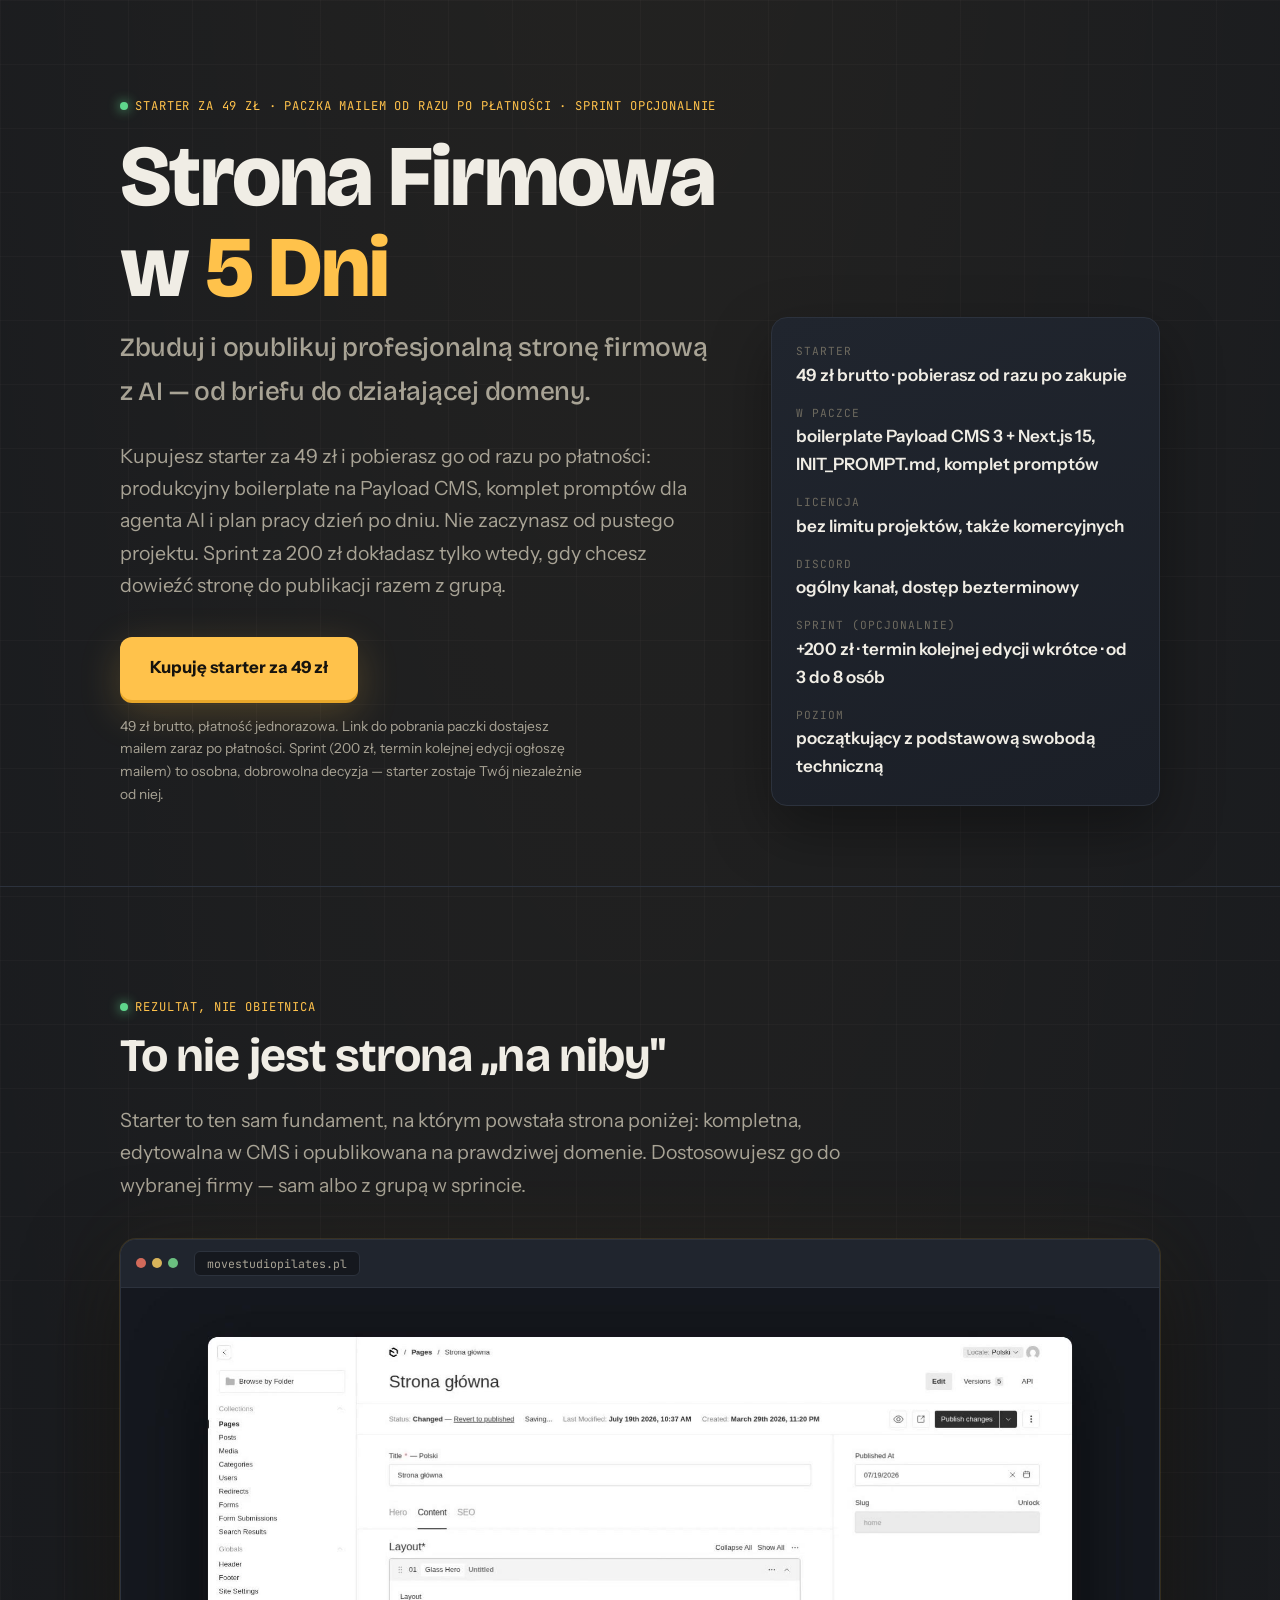
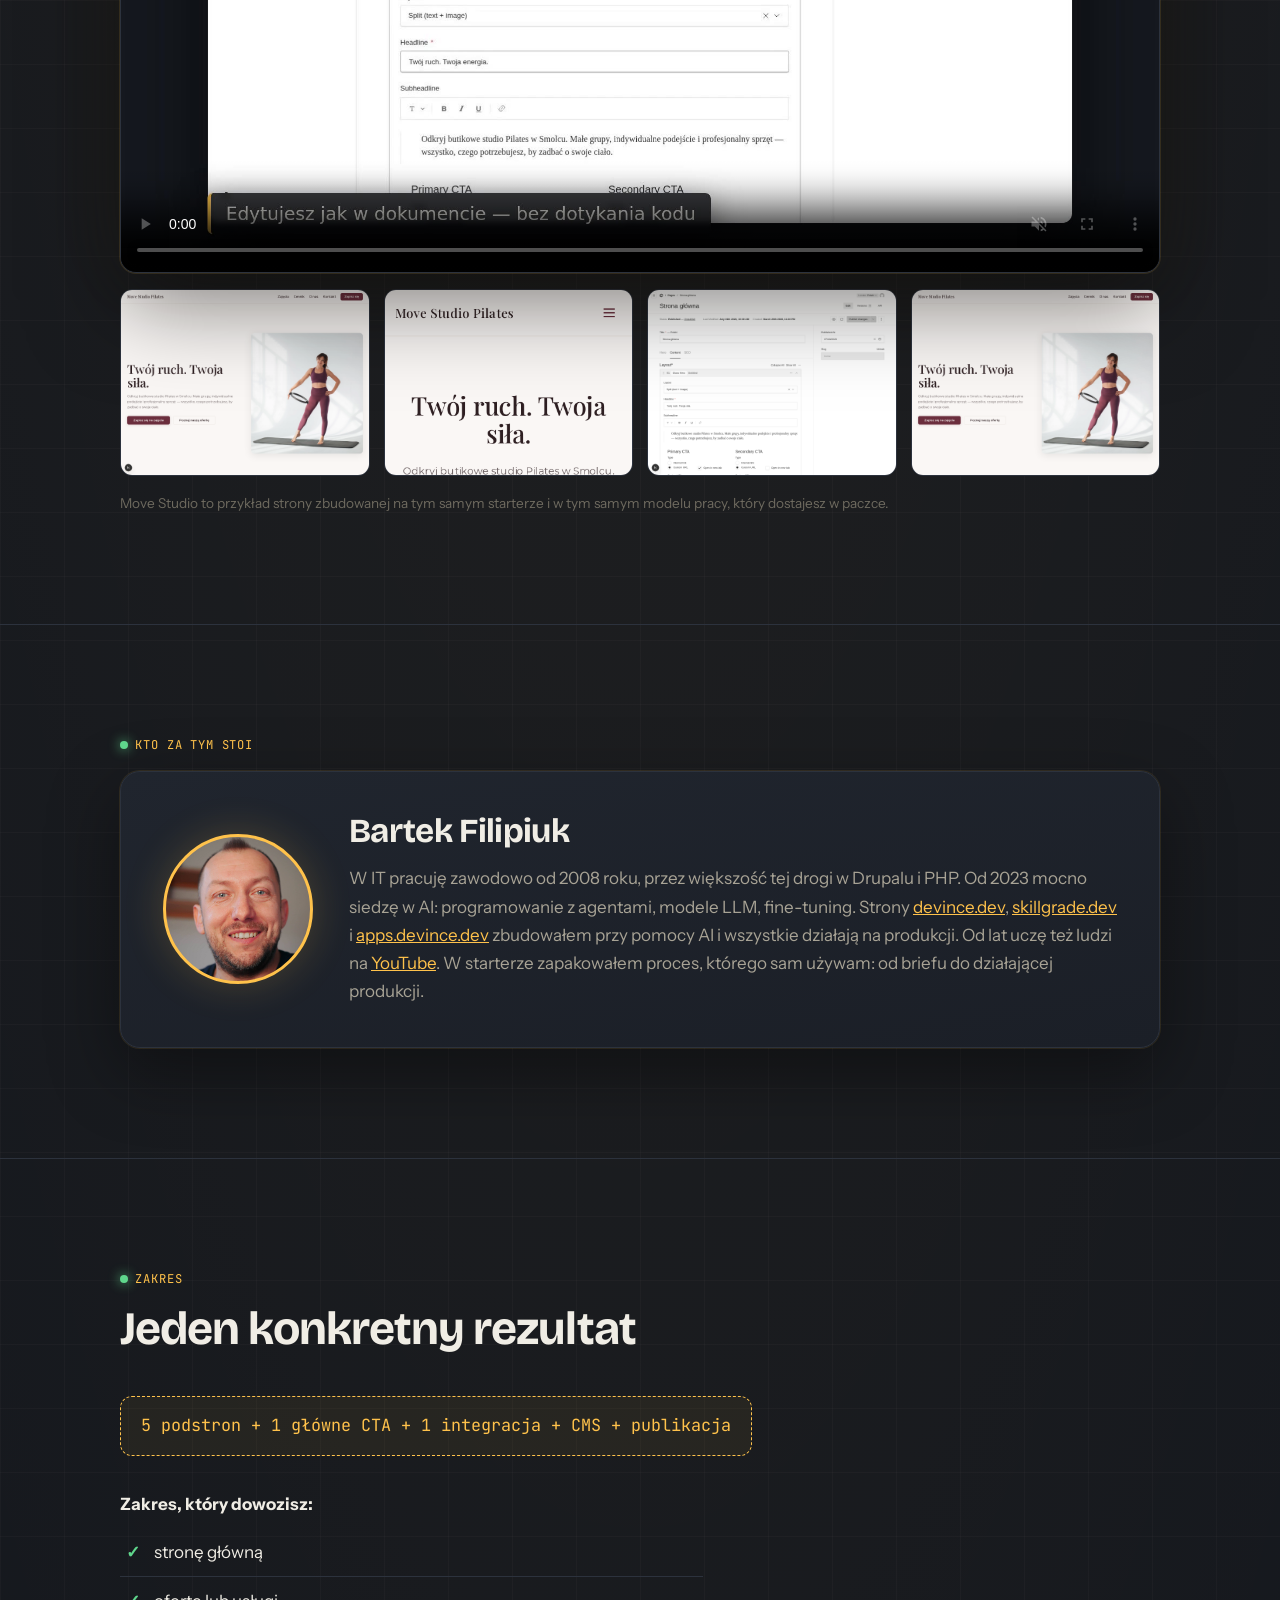
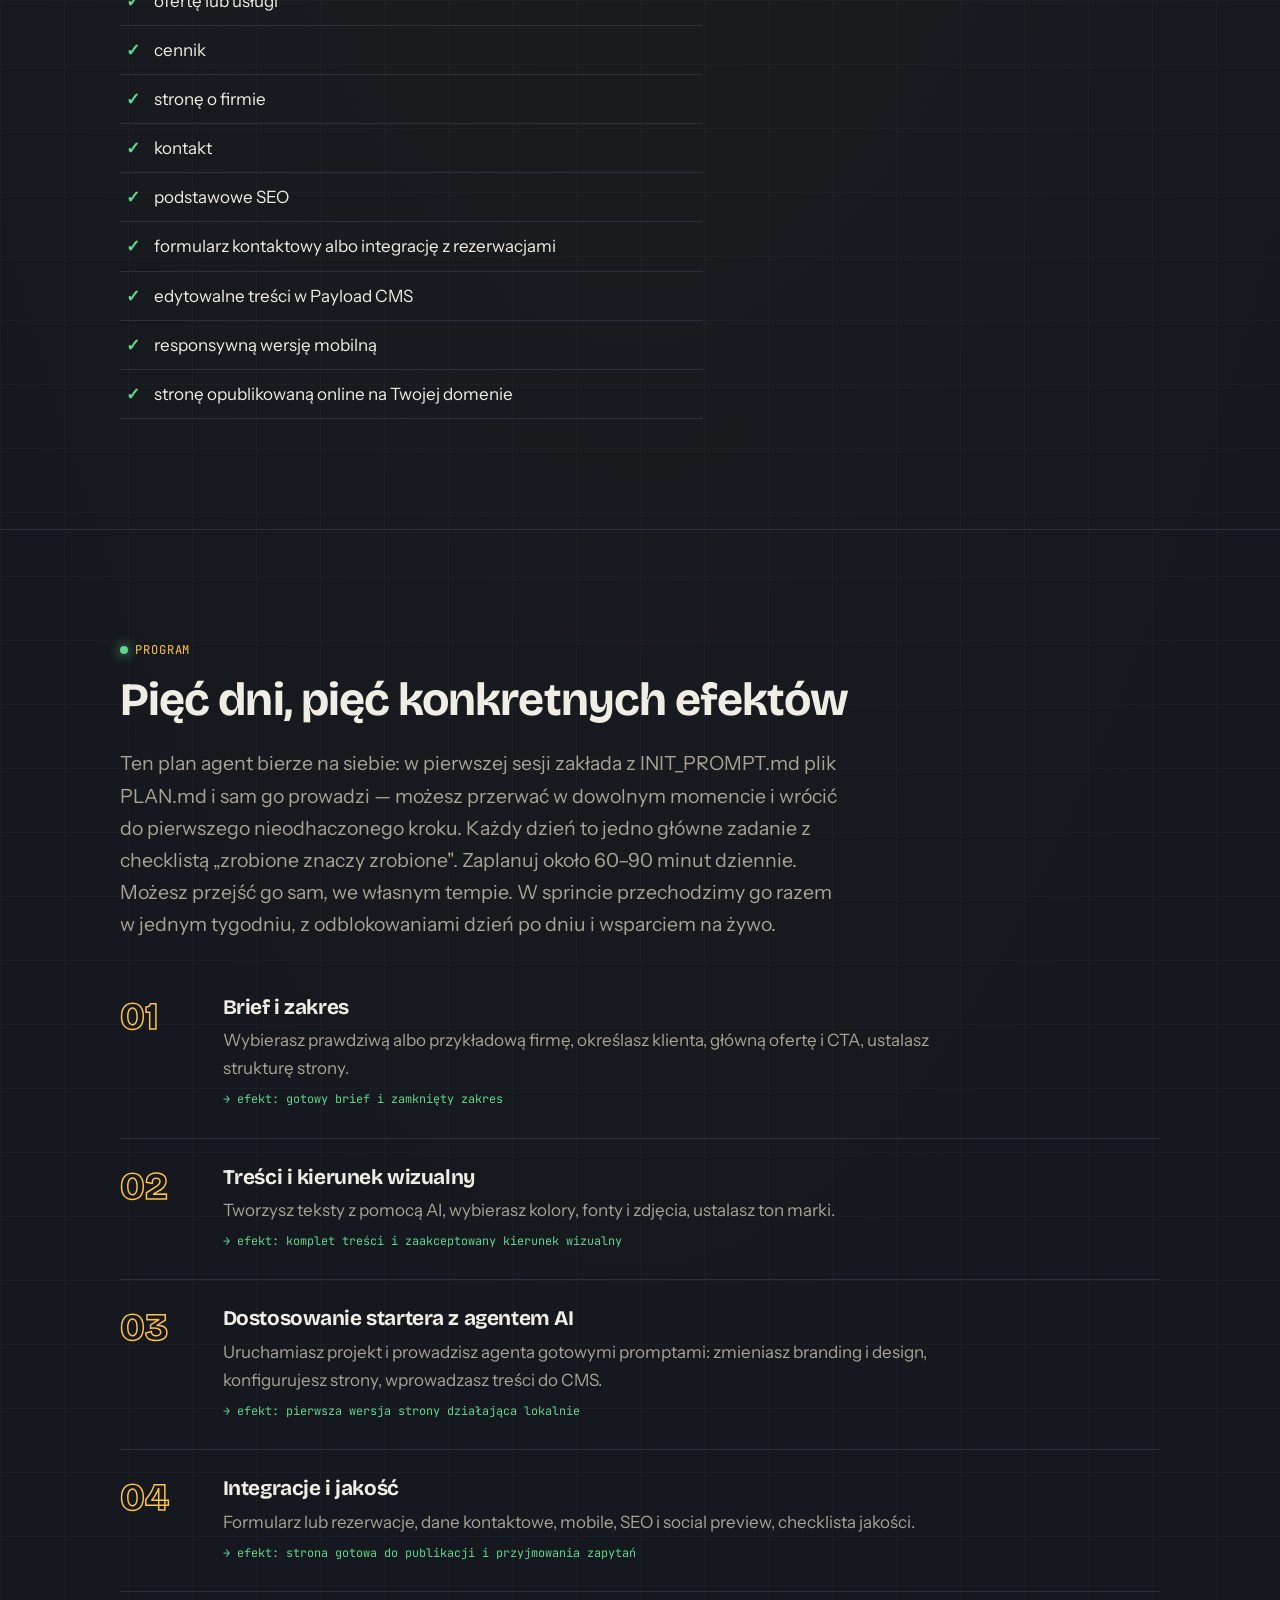
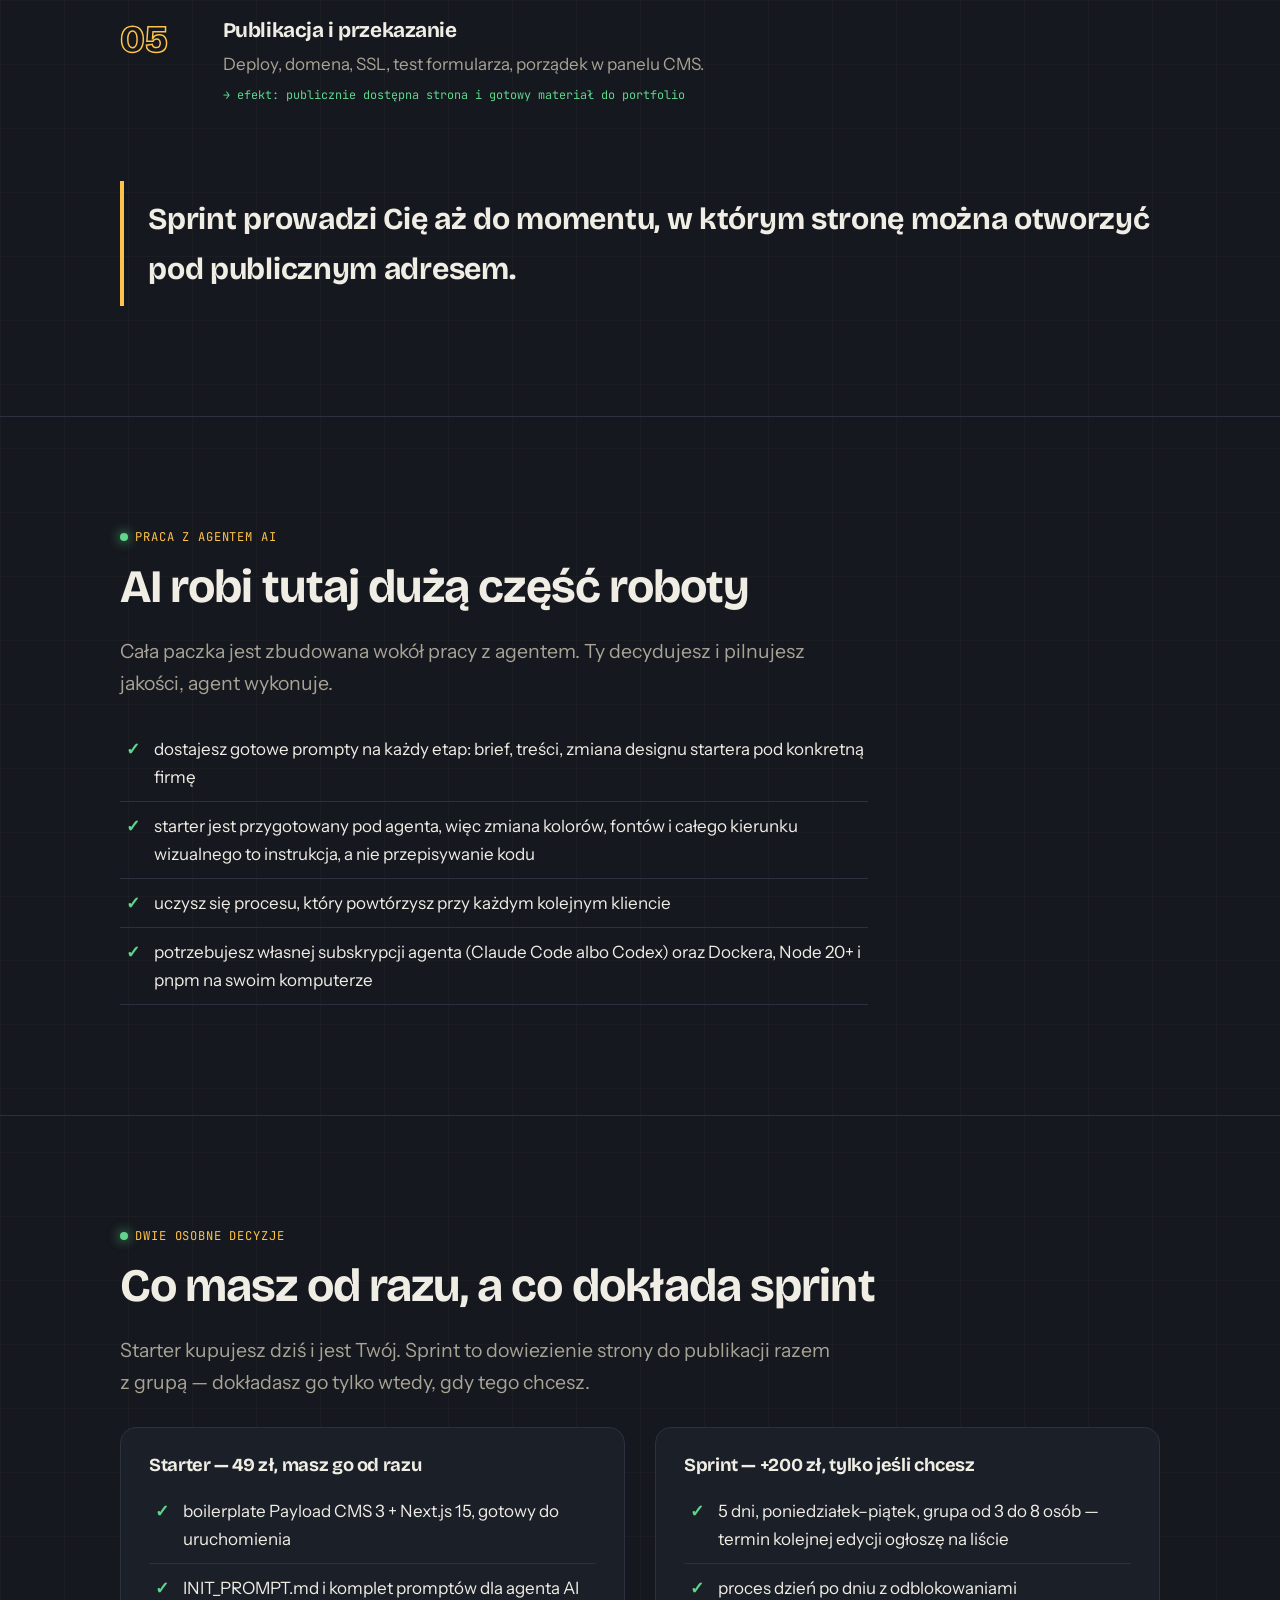
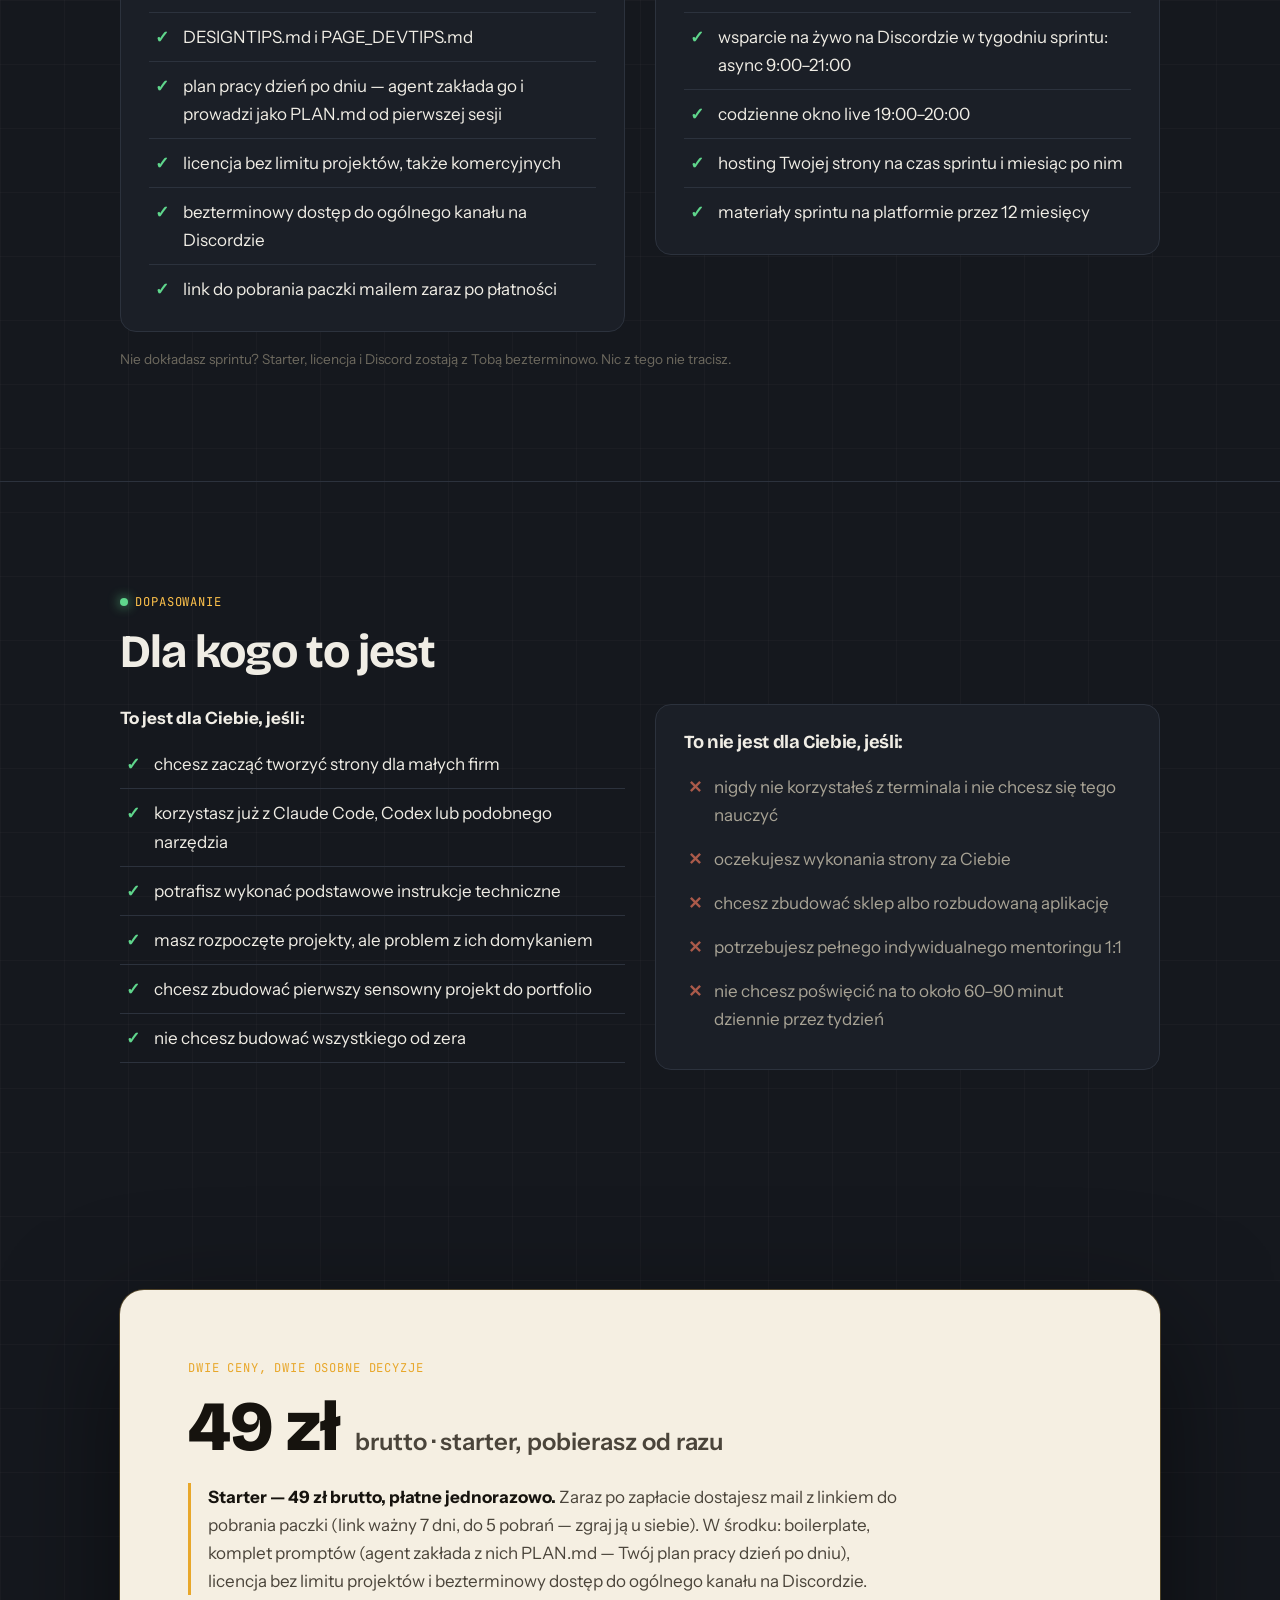
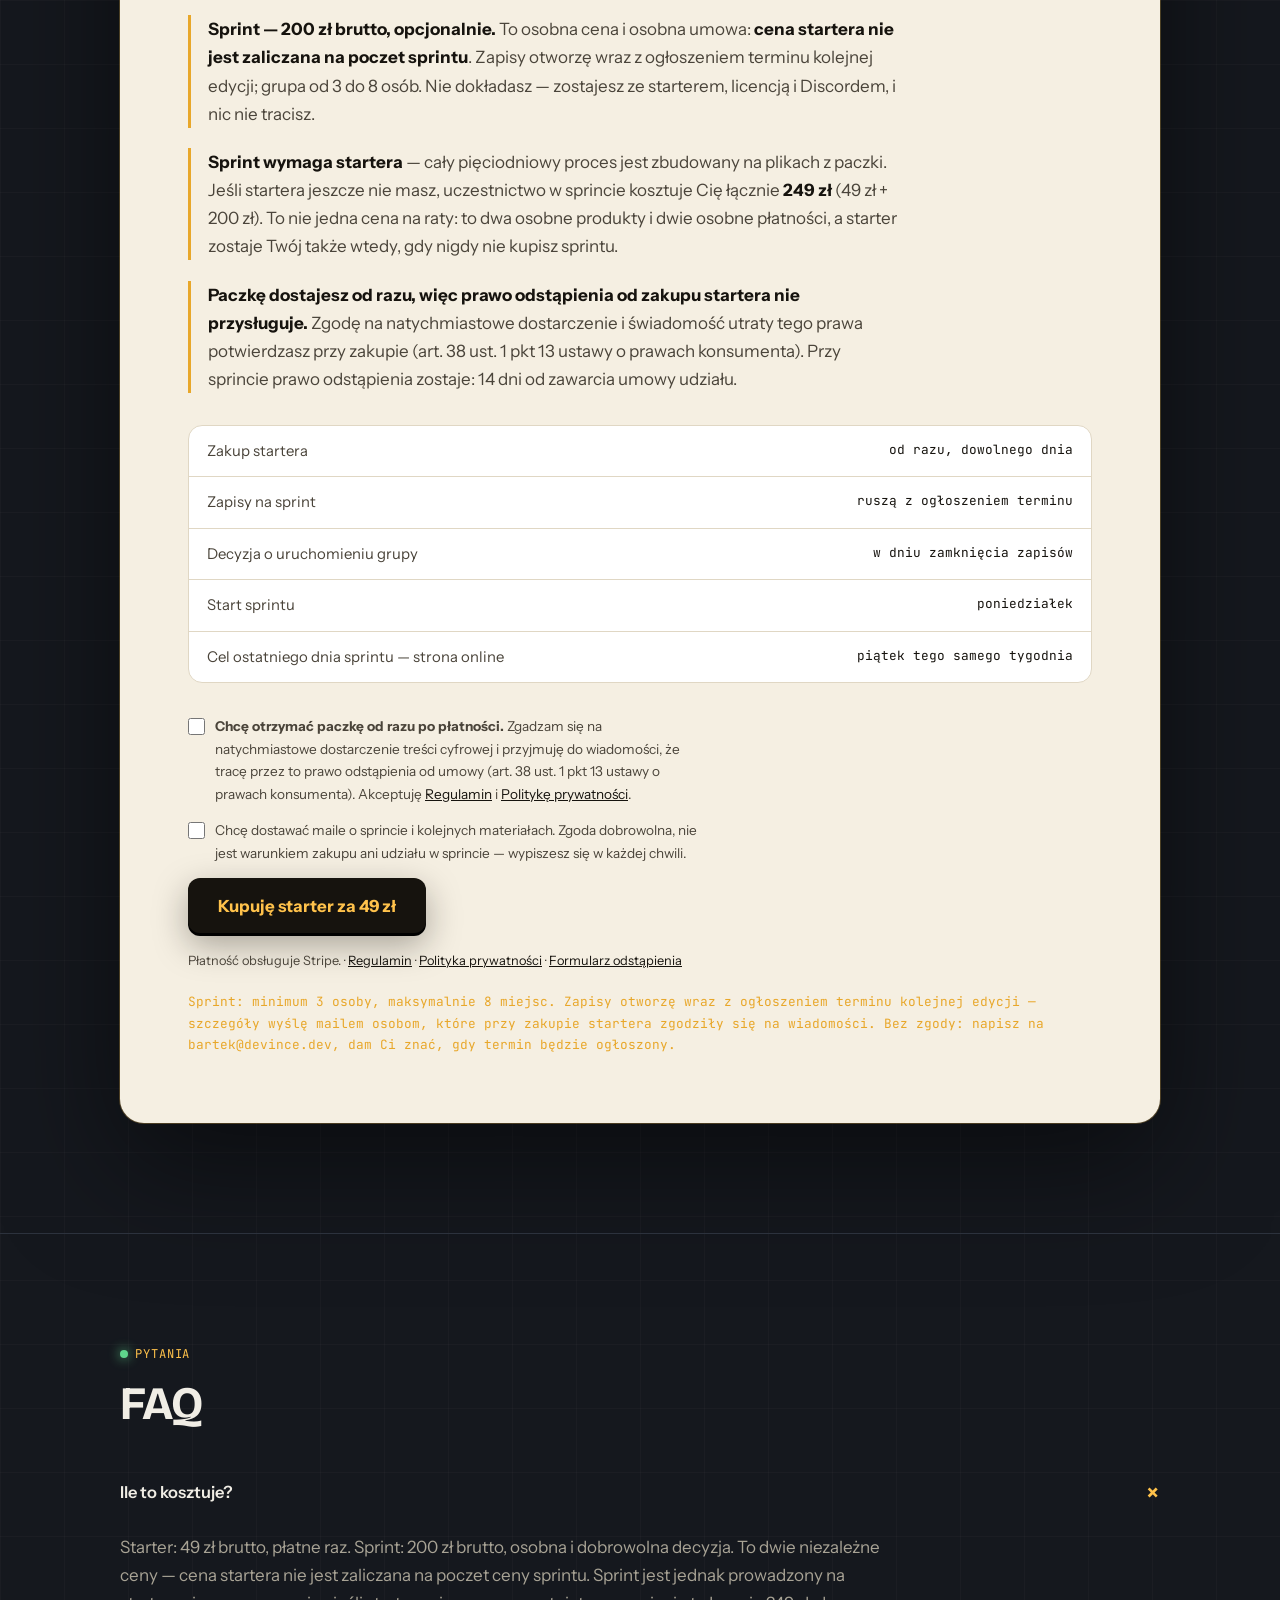
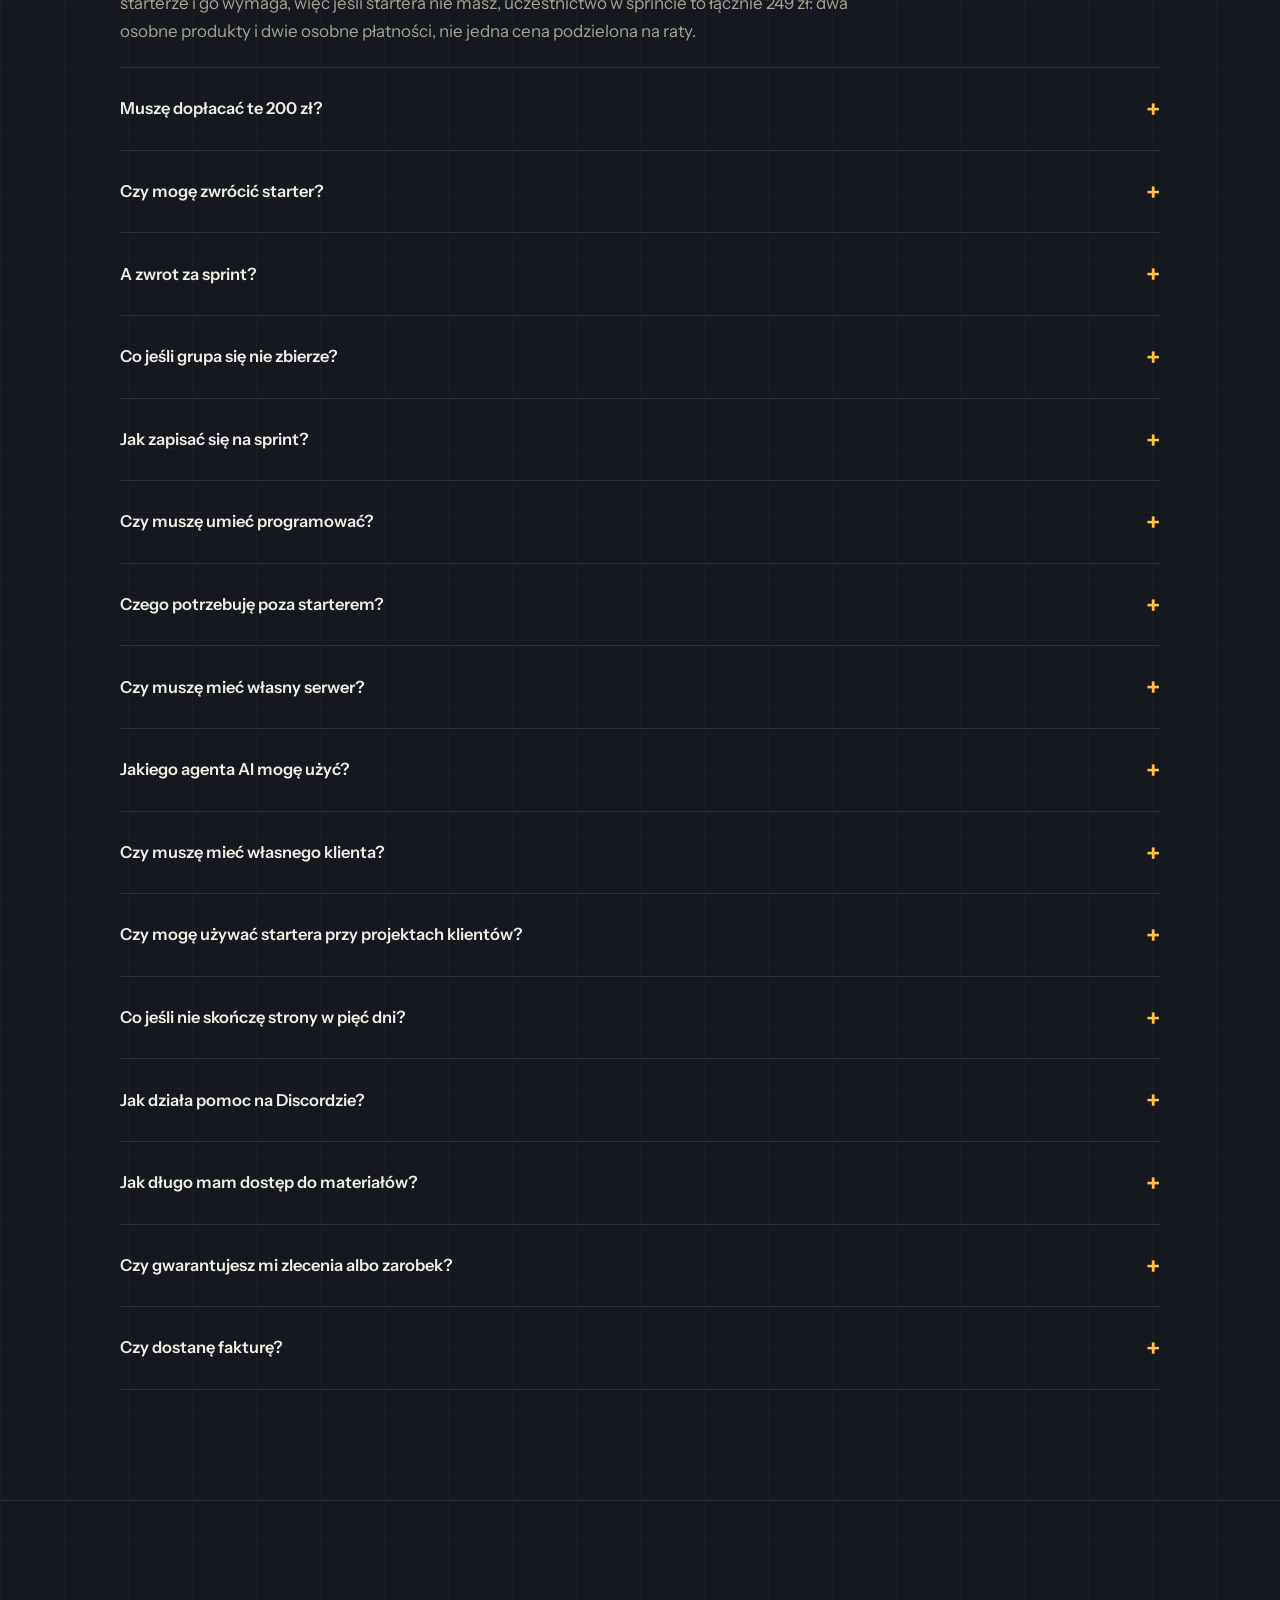
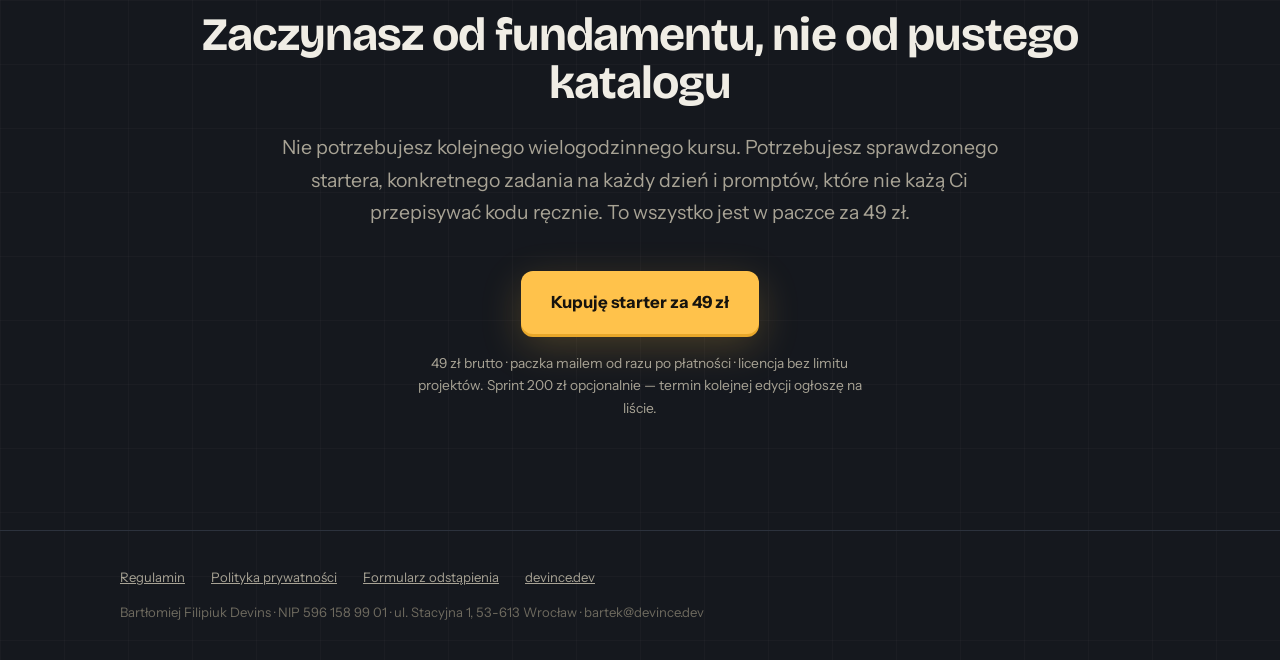
==== commit 2de6c3ff: "Sprint przeniesiony bezterminowo: daty 31.08-4.09 i deadline zapisów 24.08 zdjęte ze wszystkich powi" ====
--- a/index.html
+++ b/index.html
@@ -4,7 +4,7 @@
 <meta charset="utf-8">
 <meta name="viewport" content="width=device-width, initial-scale=1">
 <title>Strona Firmowa w 5 Dni — zbuduj i opublikuj stronę firmową z AI</title>
-<meta name="description" content="Starter za 49 zł: produkcyjny boilerplate Payload CMS, komplet promptów dla agenta AI i plan pracy dzień po dniu. Pobierasz od razu po zakupie. Sprint z grupą (31.08–4.09.2026) dokładasz za 200 zł, jeśli chcesz.">
+<meta name="description" content="Starter za 49 zł: produkcyjny boilerplate Payload CMS, komplet promptów dla agenta AI i plan pracy dzień po dniu. Pobierasz od razu po zakupie. Sprint z grupą (200 zł) dokładasz, jeśli chcesz — termin kolejnej edycji ogłoszę na liście mailowej.">
 <meta property="og:title" content="Strona Firmowa w 5 Dni">
 <meta property="og:description" content="Kupujesz starter za 49 zł i pobierasz go od razu po płatności. Sprint za 200 zł dokładasz tylko wtedy, gdy chcesz dowieźć stronę do publikacji z grupą.">
 <meta property="og:type" content="website">
@@ -182,14 +182,14 @@
       <p class="sub">Zbuduj i opublikuj profesjonalną stronę firmową z AI — od briefu do działającej domeny.</p>
       <p class="lead">Kupujesz starter za 49 zł i pobierasz go od razu po płatności: produkcyjny boilerplate na Payload CMS, komplet promptów dla agenta AI i plan pracy dzień po dniu. Nie zaczynasz od pustego projektu. Sprint za 200 zł dokładasz tylko wtedy, gdy chcesz dowieźć stronę do publikacji razem z grupą.</p>
       <p style="margin-top:2.1em"><a class="btn" href="#cena" data-umami-event="cta-hero">Kupuję starter za 49 zł</a></p>
-      <p class="under-cta">49 zł brutto, płatność jednorazowa. Link do pobrania paczki dostajesz mailem zaraz po płatności. Sprint (31.08–4.09.2026, 200 zł) to osobna, dobrowolna decyzja — starter zostaje Twój niezależnie od niej.</p>
+      <p class="under-cta">49 zł brutto, płatność jednorazowa. Link do pobrania paczki dostajesz mailem zaraz po płatności. Sprint (200 zł, termin kolejnej edycji ogłoszę mailem) to osobna, dobrowolna decyzja — starter zostaje Twój niezależnie od niej.</p>
     </div>
     <dl class="specs rv">
       <dt>Starter</dt><dd>49 zł brutto · pobierasz od razu po zakupie</dd>
       <dt>W paczce</dt><dd>boilerplate Payload CMS 3 + Next.js 15, INIT_PROMPT.md, komplet promptów</dd>
       <dt>Licencja</dt><dd>bez limitu projektów, także komercyjnych</dd>
       <dt>Discord</dt><dd>ogólny kanał, dostęp bezterminowy</dd>
-      <dt>Sprint (opcjonalnie)</dt><dd>+200 zł · 31.08–4.09.2026 · od 3 do 8 osób</dd>
+      <dt>Sprint (opcjonalnie)</dt><dd>+200 zł · termin kolejnej edycji wkrótce · od 3 do 8 osób</dd>
       <dt>Poziom</dt><dd>początkujący z podstawową swobodą techniczną</dd>
     </dl>
   </div>
@@ -341,7 +341,7 @@
       <div class="not-box rv">
         <h3>Sprint — +200 zł, tylko jeśli chcesz</h3>
         <ul class="checks">
-          <li>31.08–4.09.2026, grupa od 3 do 8 osób</li>
+          <li>5 dni, poniedziałek–piątek, grupa od 3 do 8 osób — termin kolejnej edycji ogłoszę na liście</li>
           <li>proces dzień po dniu z odblokowaniami</li>
           <li>wsparcie na żywo na Discordzie w tygodniu sprintu: async 9:00–21:00</li>
           <li>codzienne okno live 19:00–20:00</li>
@@ -392,15 +392,15 @@
       <span class="mono-label">Dwie ceny, dwie osobne decyzje</span>
       <p class="big-price">49 zł <small>brutto · starter, pobierasz od razu</small></p>
       <p class="quote"><strong>Starter — 49 zł brutto, płatne jednorazowo.</strong> Zaraz po zapłacie dostajesz mail z linkiem do pobrania paczki (link ważny 7 dni, do 5 pobrań — zgraj ją u siebie). W środku: boilerplate, komplet promptów (agent zakłada z nich PLAN.md — Twój plan pracy dzień po dniu), licencja bez limitu projektów i bezterminowy dostęp do ogólnego kanału na Discordzie.</p>
-      <p class="quote"><strong>Sprint — 200 zł brutto, opcjonalnie.</strong> To osobna cena i osobna umowa: <strong>cena startera nie jest zaliczana na poczet sprintu</strong>. Zapisy do <strong>24.08.2026, godz. 20:00</strong>, start 31.08, grupa od 3 do 8 osób. Nie dokładasz — zostajesz ze starterem, licencją i Discordem, i nic nie tracisz.</p>
+      <p class="quote"><strong>Sprint — 200 zł brutto, opcjonalnie.</strong> To osobna cena i osobna umowa: <strong>cena startera nie jest zaliczana na poczet sprintu</strong>. Zapisy otworzę wraz z ogłoszeniem terminu kolejnej edycji; grupa od 3 do 8 osób. Nie dokładasz — zostajesz ze starterem, licencją i Discordem, i nic nie tracisz.</p>
       <p class="quote"><strong>Sprint wymaga startera</strong> — cały pięciodniowy proces jest zbudowany na plikach z paczki. Jeśli startera jeszcze nie masz, uczestnictwo w sprincie kosztuje Cię łącznie <strong>249 zł</strong> (49 zł + 200 zł). To nie jedna cena na raty: to dwa osobne produkty i dwie osobne płatności, a starter zostaje Twój także wtedy, gdy nigdy nie kupisz sprintu.</p>
       <p class="quote"><strong>Paczkę dostajesz od razu, więc prawo odstąpienia od zakupu startera nie przysługuje.</strong> Zgodę na natychmiastowe dostarczenie i świadomość utraty tego prawa potwierdzasz przy zakupie (art. 38 ust. 1 pkt 13 ustawy o prawach konsumenta). Przy sprincie prawo odstąpienia zostaje: 14 dni od zawarcia umowy udziału.</p>
       <div class="sched">
         <div><span>Zakup startera</span><span>od razu, dowolnego dnia</span></div>
-        <div><span>Zapisy na sprint</span><span>do 24.08.2026, 20:00</span></div>
-        <div><span>Decyzja o uruchomieniu grupy</span><span>24.08.2026</span></div>
-        <div><span>Start sprintu</span><span>pon 31.08.2026</span></div>
-        <div><span>Cel ostatniego dnia sprintu — strona online</span><span>pt 4.09.2026</span></div>
+        <div><span>Zapisy na sprint</span><span>ruszą z ogłoszeniem terminu</span></div>
+        <div><span>Decyzja o uruchomieniu grupy</span><span>w dniu zamknięcia zapisów</span></div>
+        <div><span>Start sprintu</span><span>poniedziałek</span></div>
+        <div><span>Cel ostatniego dnia sprintu — strona online</span><span>piątek tego samego tygodnia</span></div>
       </div>
       <form class="checkout-form" method="POST" action="https://apps.devince.dev/api/apps/checkout">
         <input type="hidden" name="slug" value="starter-strona-firmowa">
@@ -416,7 +416,7 @@
         <button class="btn on-paper" type="submit" data-checkout data-umami-event="cta-checkout">Kupuję starter za 49 zł</button>
       </form>
       <p class="legal-links">Płatność obsługuje Stripe. · <a href="regulamin.html">Regulamin</a> · <a href="polityka-prywatnosci.html">Polityka prywatności</a> · <a href="formularz-odstapienia.html">Formularz odstąpienia</a></p>
-      <p class="seats">Sprint: minimum 3 osoby, maksymalnie 8 miejsc, zapisy do 24.08.2026, godz. 20:00. Szczegóły zapisu wysyłam mailem osobom, które przy zakupie zgodziły się na wiadomości. Bez zgody albo bez maila: napisz na bartek@devince.dev do 24.08 do godz. 18:00, odezwę się przed zamknięciem zapisów.</p>
+      <p class="seats">Sprint: minimum 3 osoby, maksymalnie 8 miejsc. Zapisy otworzę wraz z ogłoszeniem terminu kolejnej edycji — szczegóły wyślę mailem osobom, które przy zakupie startera zgodziły się na wiadomości. Bez zgody: napisz na bartek@devince.dev, dam Ci znać, gdy termin będzie ogłoszony.</p>
     </div>
   </div>
 </section>
@@ -431,8 +431,8 @@
       <details><summary>Muszę dopłacać te 200 zł?</summary><p>Nie. Starter jest kompletnym produktem: paczka, licencja bez limitu projektów i bezterminowy Discord zostają Twoje, nawet jeśli nigdy nie kupisz sprintu. Sprint dokłada do tego prowadzenie przez proces w konkretnym tygodniu, wsparcie na żywo i hosting — kupujesz go tylko wtedy, gdy chcesz przejść przez to z grupą.</p></details>
       <details><summary>Czy mogę zwrócić starter?</summary><p>Nie. Paczkę dostajesz natychmiast po płatności, a przy zakupie potwierdzasz zgodę na jej natychmiastowe dostarczenie i przyjmujesz do wiadomości, że tracisz przez to prawo odstąpienia (art. 38 ust. 1 pkt 13 ustawy o prawach konsumenta). Krótko: kto pobrał paczkę, ten za nią płaci. To osobna sprawa niż reklamacja — jeśli starter nie działa zgodnie z opisem, napisz na bartek@devince.dev, reklamacje rozpatruję zgodnie z regulaminem.</p></details>
       <details><summary>A zwrot za sprint?</summary><p>Przy sprincie prawo odstąpienia przysługuje: 14 dni od zawarcia umowy udziału. Odstąpienie przed startem sprintu oznacza zwrot całych 200 zł. Odstąpienie po starcie sprintu, ale w tym terminie, też jest skuteczne i też oznacza zwrot całych 200 zł — nie potrącam nic za dni, które już się odbyły. Udostępnienie materiałów sprintu nie skraca tego terminu. Cena startera nie podlega zwrotowi w żadnym z tych przypadków.</p></details>
-      <details><summary>Co jeśli grupa się nie zbierze?</summary><p>Jeśli do 24.08.2026 do godz. 20:00 nie zbierze się minimum 3 osób, sprint się nie odbywa, a zapłacone 200 zł zwracam w całości tą samą metodą płatności. Startera to nie dotyczy — został dostarczony i zostaje Twój, jego cena nie podlega zwrotowi.</p></details>
-      <details><summary>Jak zapisać się na sprint?</summary><p>Zapisy trwają do 24.08.2026, godz. 20:00, a o miejscach decyduje kolejność płatności. Jeśli kupiłeś starter i zaznaczyłeś przy zakupie zgodę na wiadomości, szczegóły zapisu dostaniesz mailem przed upływem tego terminu — z zapasem, nie w ostatniej godzinie. Jeśli zgody nie zaznaczyłeś, mail nie dotarł albo kupujesz starter na ostatnią chwilę, napisz na bartek@devince.dev najpóźniej 24.08 do godz. 18:00 — odezwę się z dalszymi krokami przed zamknięciem zapisów.</p></details>
+      <details><summary>Co jeśli grupa się nie zbierze?</summary><p>Jeśli do zamknięcia zapisów nie zbierze się minimum 3 osób, sprint się nie odbywa, a zapłacone 200 zł zwracam w całości tą samą metodą płatności. Startera to nie dotyczy — został dostarczony i zostaje Twój, jego cena nie podlega zwrotowi.</p></details>
+      <details><summary>Jak zapisać się na sprint?</summary><p>Termin kolejnej edycji ogłoszę na liście mailowej — zapisy otworzę razem z ogłoszeniem, a o miejscach zdecyduje kolejność płatności. Jeśli kupiłeś starter i zaznaczyłeś przy zakupie zgodę na wiadomości, informację o terminie i szczegóły zapisu dostaniesz mailem. Jeśli zgody nie zaznaczyłeś, napisz na bartek@devince.dev — dopiszę Cię do listy zainteresowanych.</p></details>
       <details><summary>Czy muszę umieć programować?</summary><p>Nie musisz być programistą, ale musisz mieć podstawową swobodę techniczną: terminal, instalacja narzędzi, praca z plikami. Jeśli korzystasz już z Claude Code albo Codex, dasz radę.</p></details>
       <details><summary>Czego potrzebuję poza starterem?</summary><p>Na komputerze: Docker, Node 20 lub nowszy i pnpm. Do tego własna subskrypcja agenta AI (Claude Code lub Codex, ok. 100 zł/mies.) — to jedyny koszt obowiązkowy poza ceną startera. Domena (ok. 60 zł/rok) jest opcjonalna: możesz opublikować stronę na subdomenie.</p></details>
       <details><summary>Czy muszę mieć własny serwer?</summary><p>Do pracy nad stroną nie — pracujesz lokalnie. Do publikacji przyda się VPS (Hetzner, DigitalOcean lub podobny, ok. 20–30 zł/mies.). Jeśli go nie masz i kupisz sprint, na czas sprintu i miesiąc po nim dostajesz miejsce na mojej platformie hostingowej w cenie sprintu.</p></details>
@@ -454,7 +454,7 @@
     <h2>Zaczynasz od fundamentu, nie od pustego katalogu</h2>
     <p class="lead">Nie potrzebujesz kolejnego wielogodzinnego kursu. Potrzebujesz sprawdzonego startera, konkretnego zadania na każdy dzień i promptów, które nie każą Ci przepisywać kodu ręcznie. To wszystko jest w paczce za 49 zł.</p>
     <p><a class="btn" href="#cena" data-umami-event="cta-final">Kupuję starter za 49 zł</a></p>
-    <p class="under-cta" style="margin:1.3em auto 0">49 zł brutto · paczka mailem od razu po płatności · licencja bez limitu projektów. Sprint 200 zł opcjonalnie, zapisy do 24.08.2026, 20:00.</p>
+    <p class="under-cta" style="margin:1.3em auto 0">49 zł brutto · paczka mailem od razu po płatności · licencja bez limitu projektów. Sprint 200 zł opcjonalnie — termin kolejnej edycji ogłoszę na liście.</p>
   </div>
 </section>
 
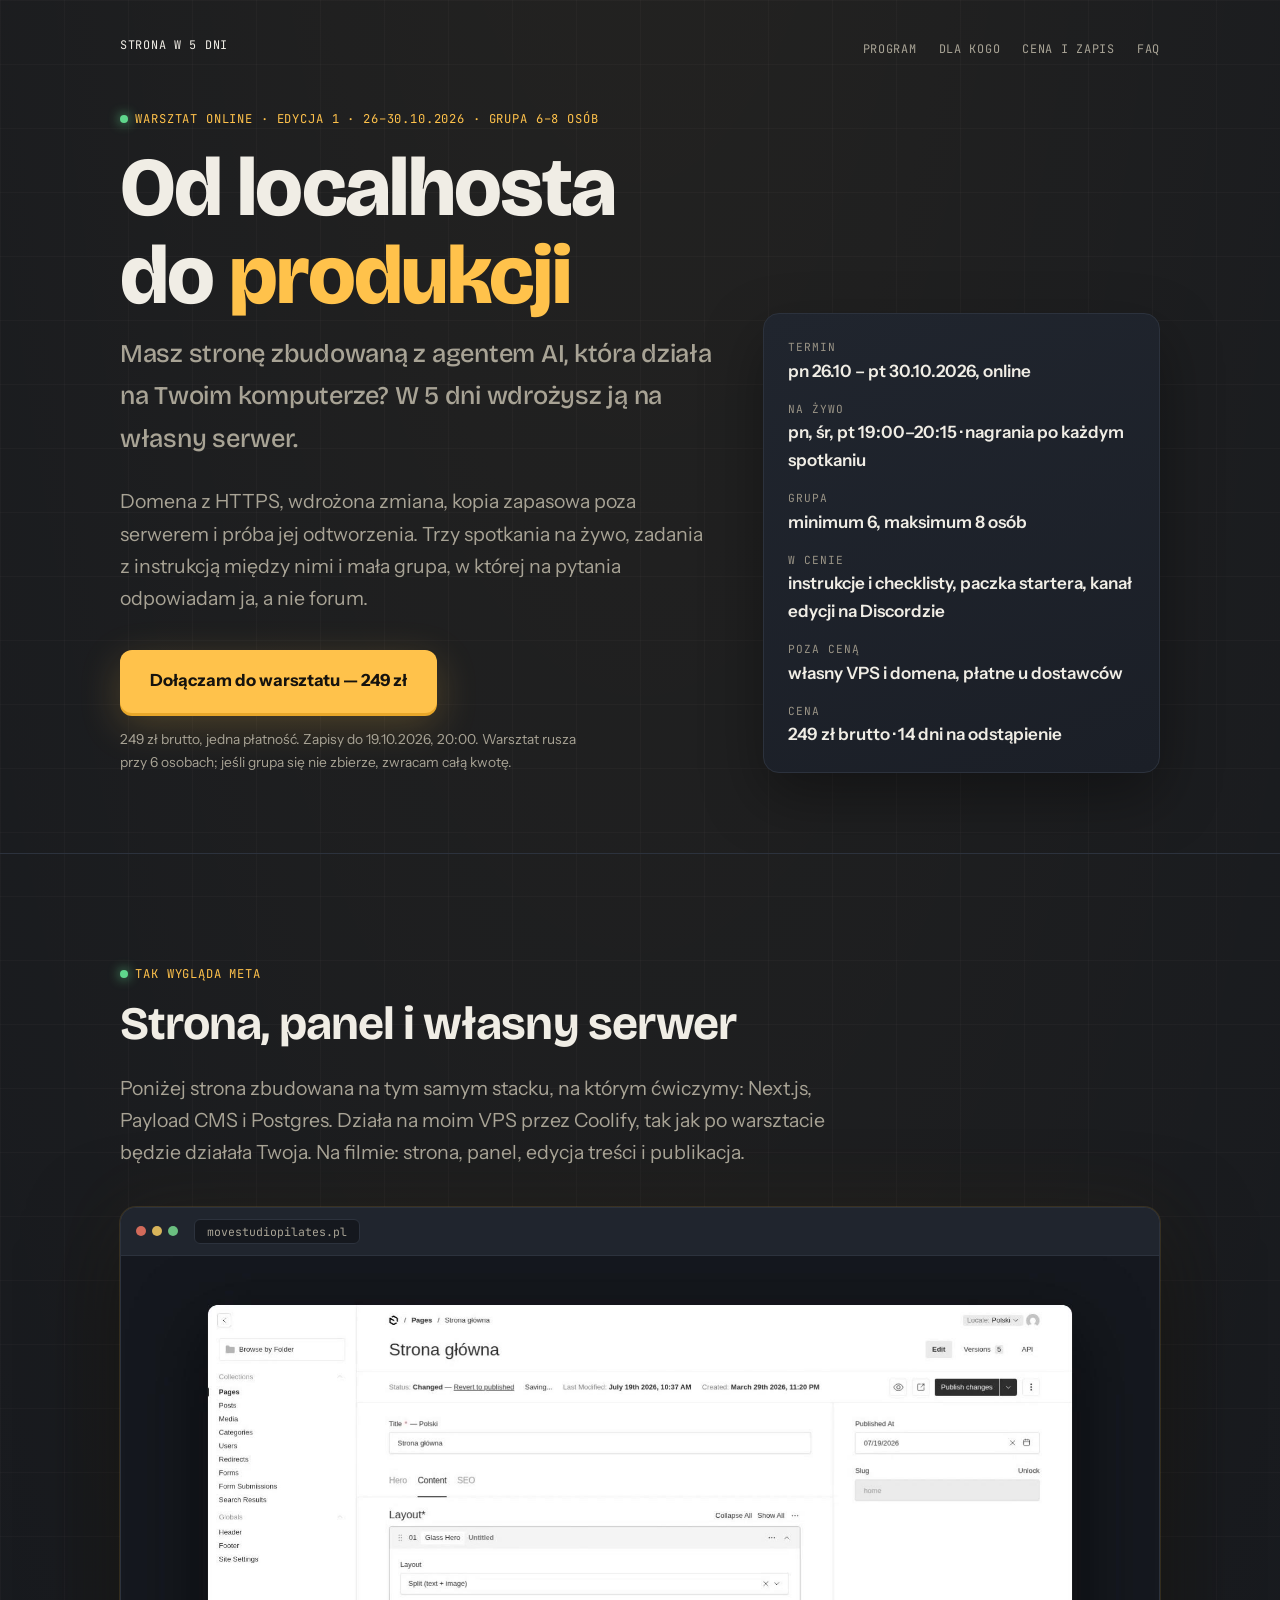
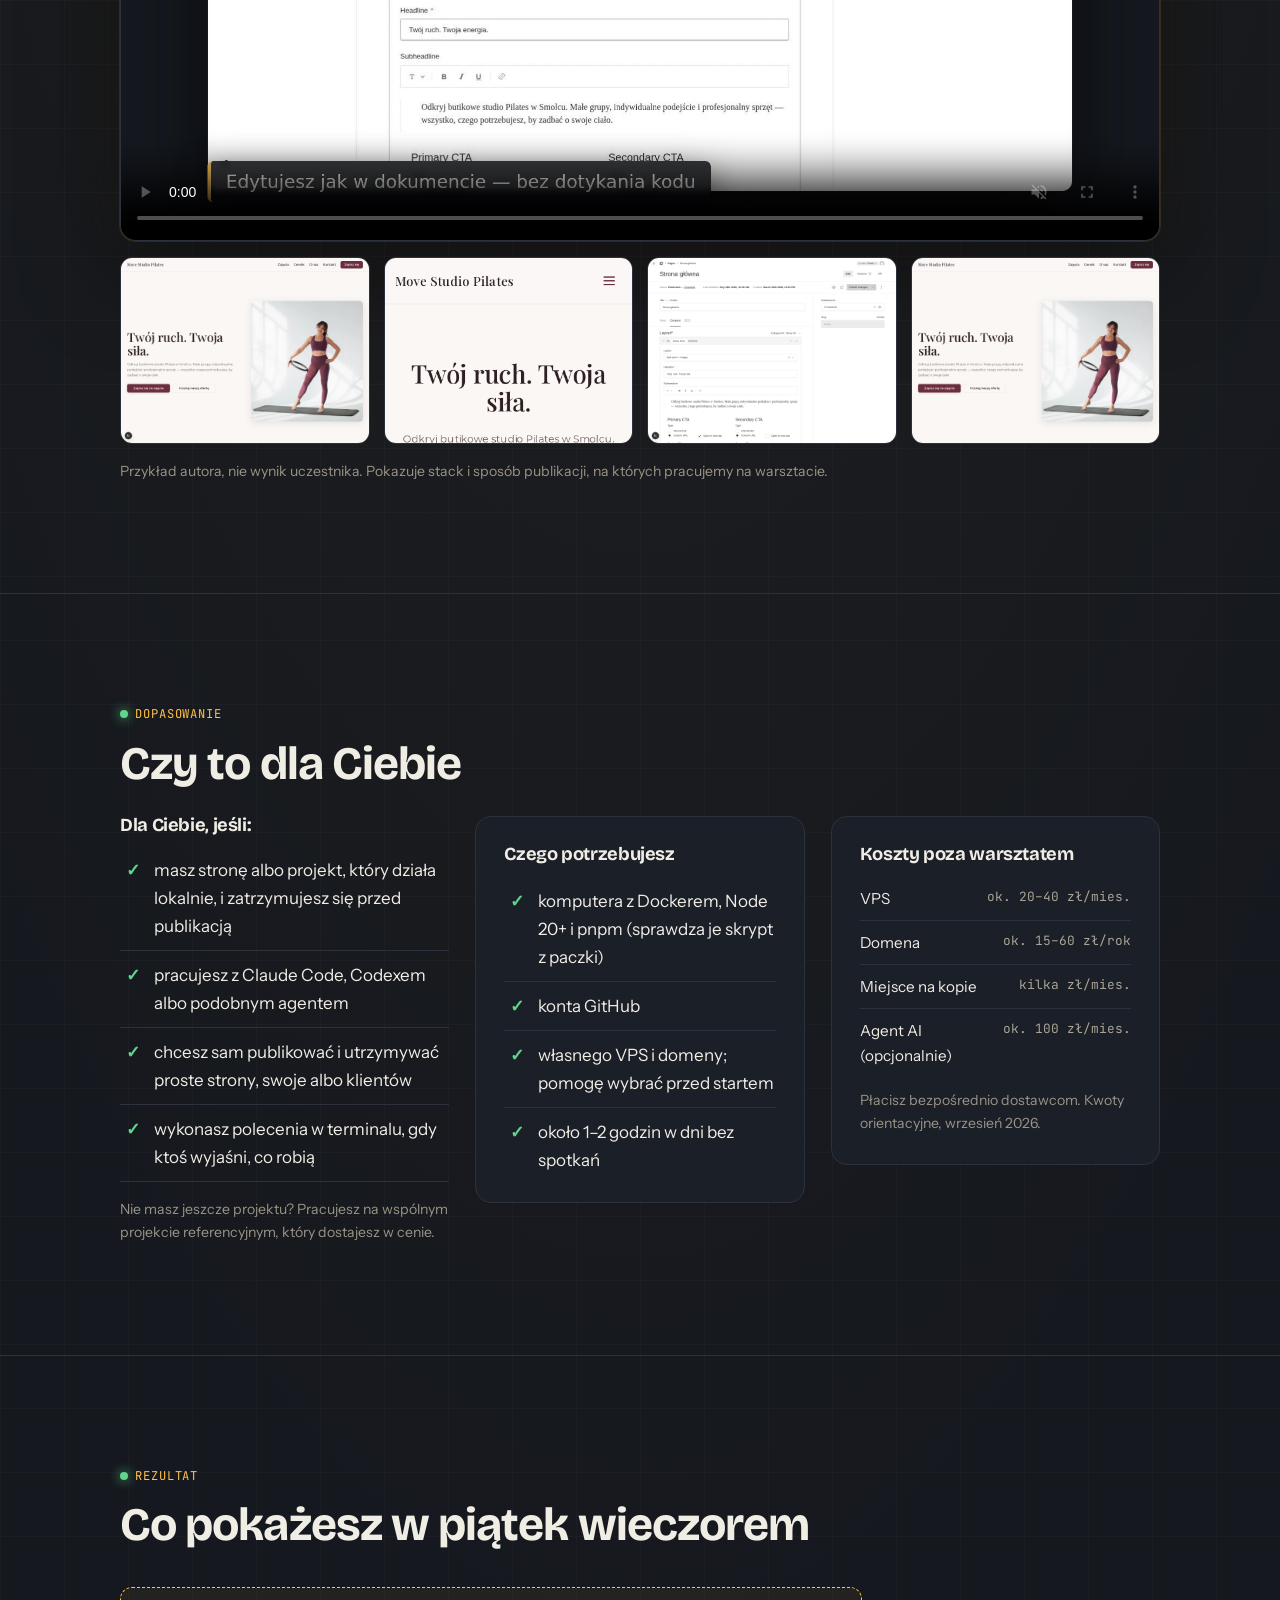
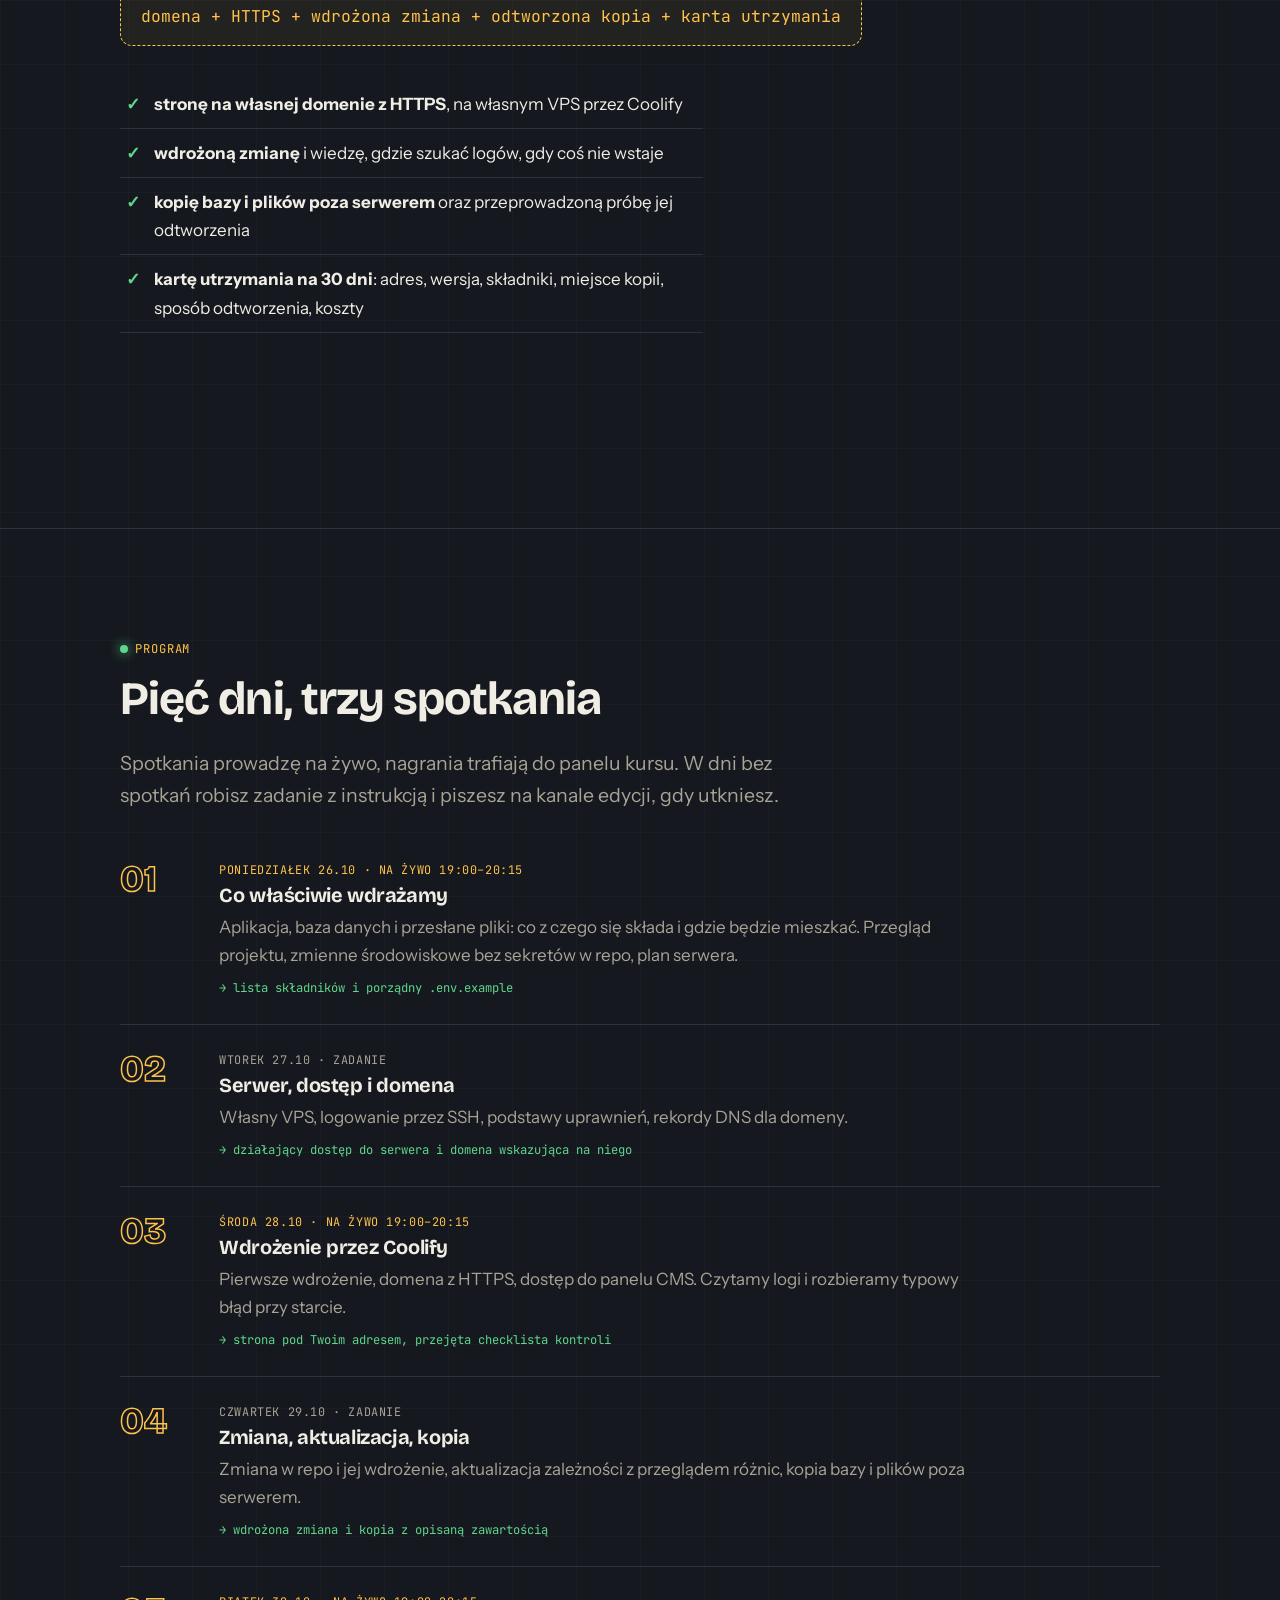
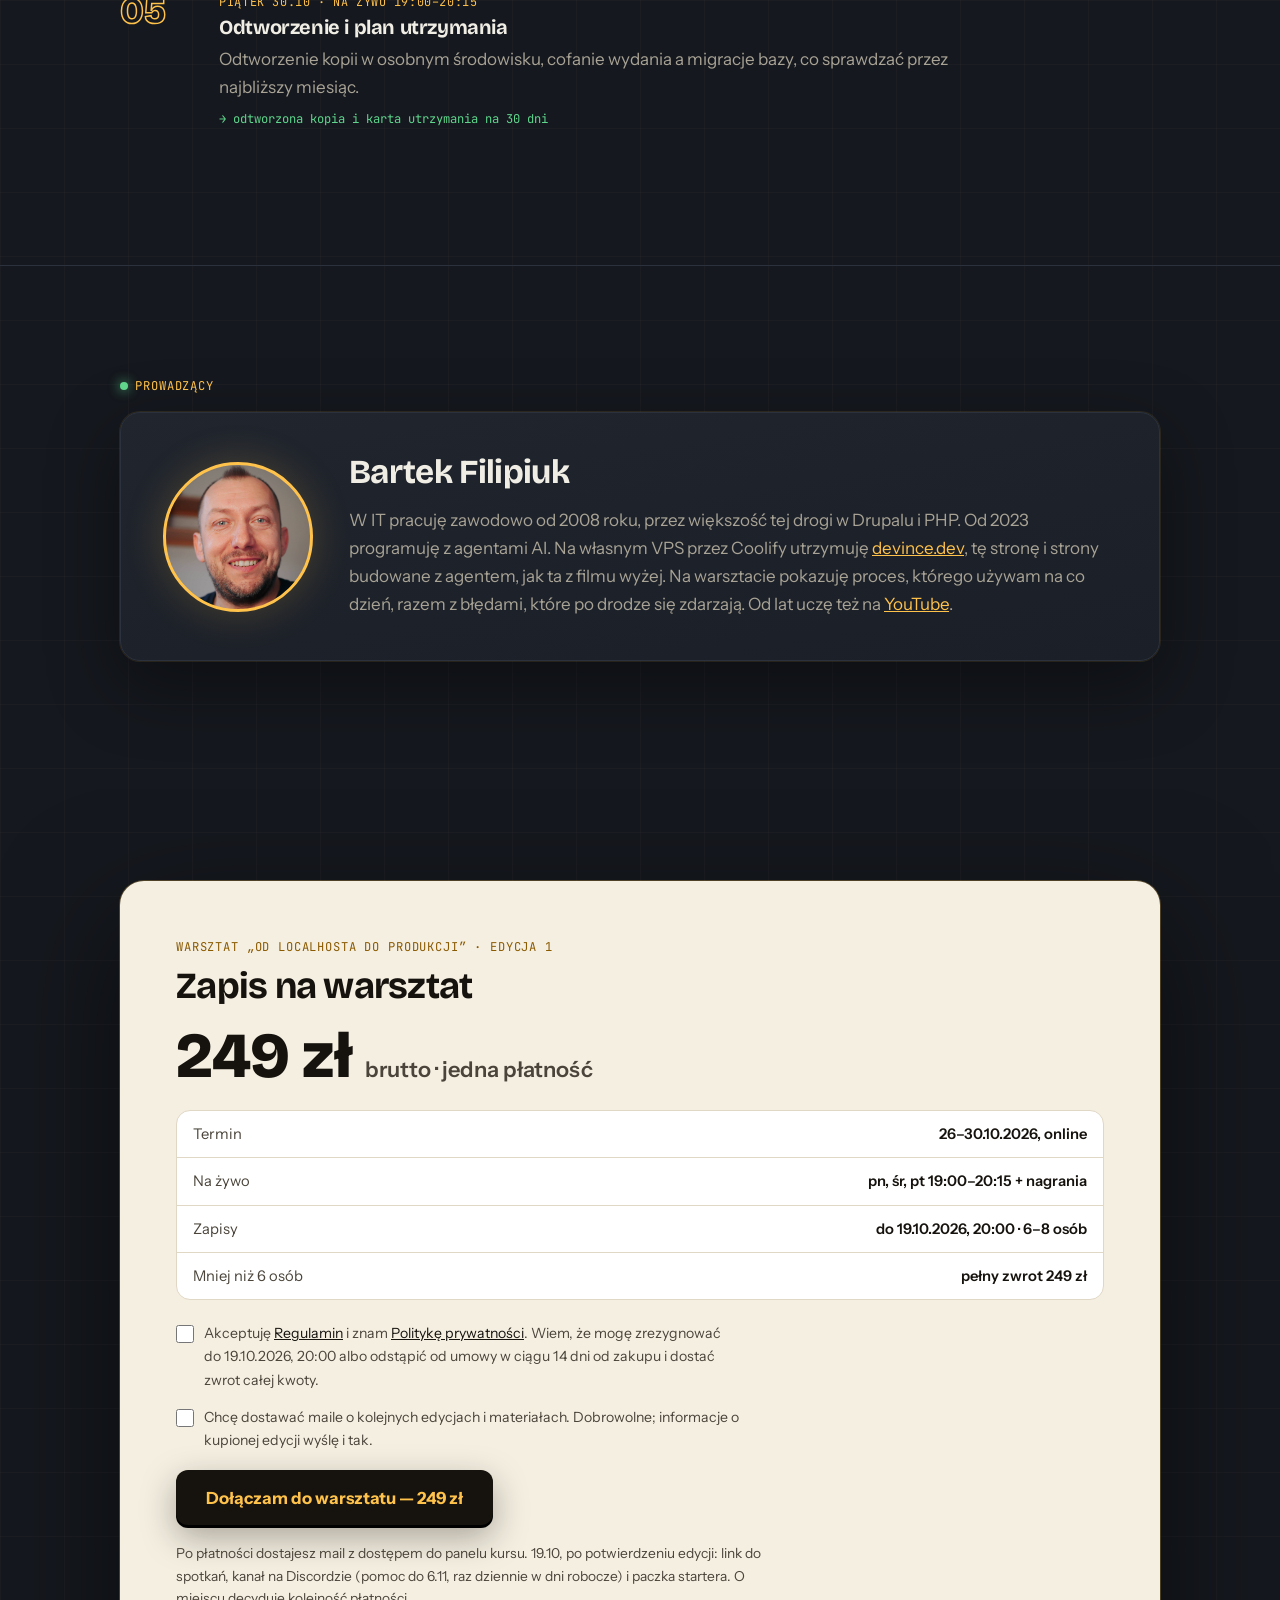
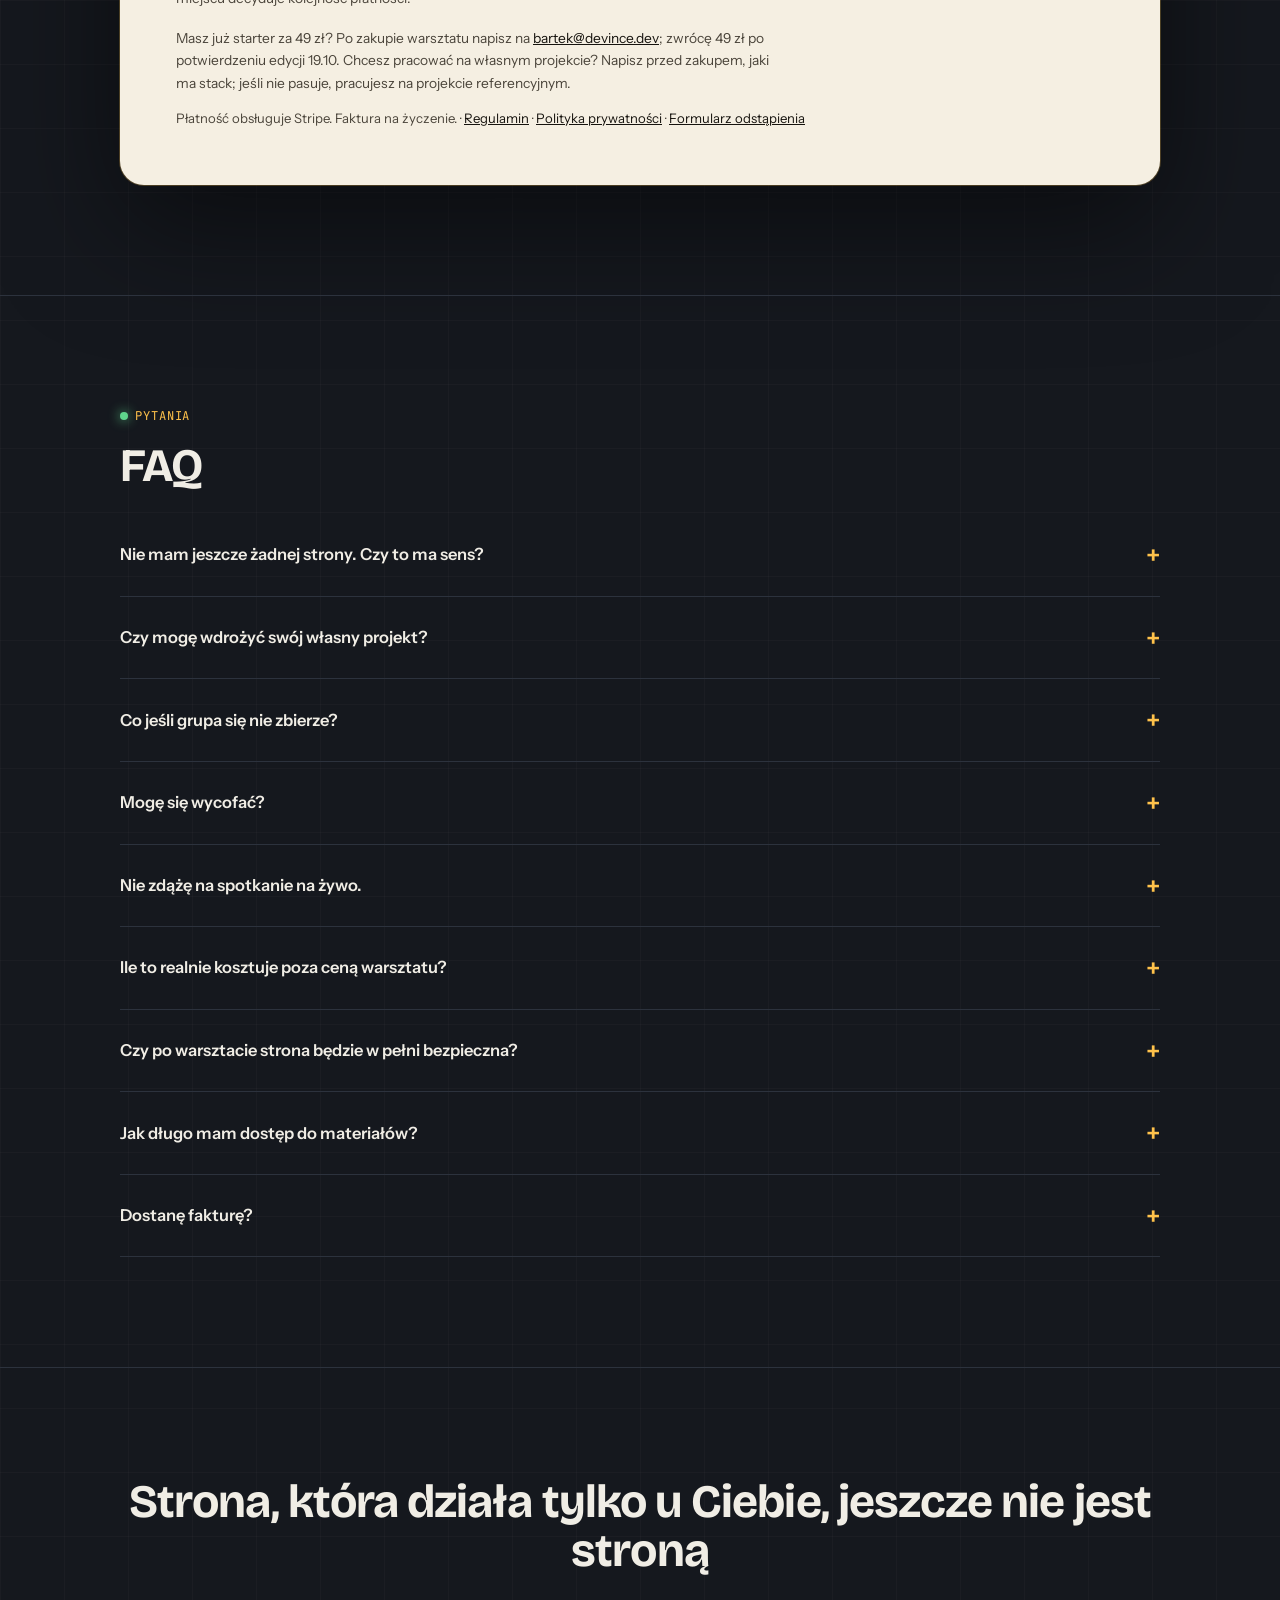
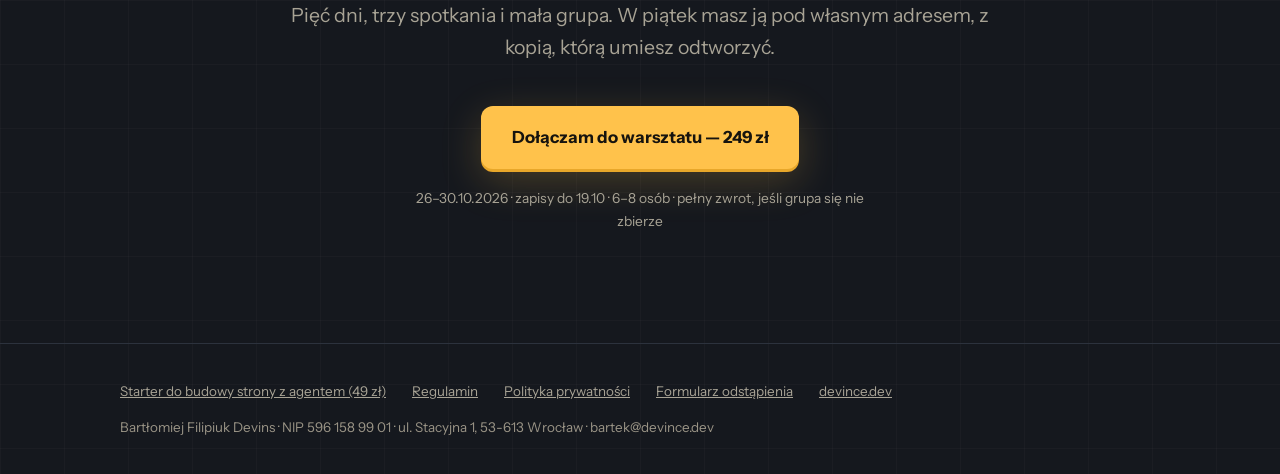
==== commit fcdeb80f: "Switch stronaw5dni.pl to the 249 PLN workshop pilot Main page now sells one offer: 'Od localhosta do" ====
--- a/index.html
+++ b/index.html
@@ -3,10 +3,10 @@
 <head>
 <meta charset="utf-8">
 <meta name="viewport" content="width=device-width, initial-scale=1">
-<title>Strona Firmowa w 5 Dni — zbuduj i opublikuj stronę firmową z AI</title>
-<meta name="description" content="Starter za 49 zł: produkcyjny boilerplate Payload CMS, komplet promptów dla agenta AI i plan pracy dzień po dniu. Pobierasz od razu po zakupie. Sprint z grupą (200 zł) dokładasz, jeśli chcesz — termin kolejnej edycji ogłoszę na liście mailowej.">
-<meta property="og:title" content="Strona Firmowa w 5 Dni">
-<meta property="og:description" content="Kupujesz starter za 49 zł i pobierasz go od razu po płatności. Sprint za 200 zł dokładasz tylko wtedy, gdy chcesz dowieźć stronę do publikacji z grupą.">
+<title>Od localhosta do produkcji — warsztat 26–30.10.2026 | Strona w 5 dni</title>
+<meta name="description" content="Masz stronę zbudowaną z agentem AI, która działa lokalnie? W 5 dni wdrożysz ją na własny serwer: domena, HTTPS, aktualizacja i odtworzenie kopii zapasowej. Warsztat online 26–30.10.2026, grupa 6–8 osób, 249 zł.">
+<meta property="og:title" content="Od localhosta do produkcji — warsztat w 5 dni">
+<meta property="og:description" content="Wdrożenie strony na własny VPS: domena, HTTPS, aktualizacja, kopia zapasowa i jej odtworzenie. 26–30.10.2026, 3 spotkania na żywo, 249 zł.">
 <meta property="og:type" content="website">
 <link rel="icon" type="image/svg+xml" href="favicon.svg">
 <link rel="preconnect" href="https://fonts.googleapis.com">
@@ -16,13 +16,15 @@
 <style>
   :root{
     --bg:#15181E; --bg-2:#1B1F27; --surface:#20252E; --edge:#2C323D;
-    --txt:#F0EDE5; --txt-soft:#A8A395; --txt-dim:#6E6A5F;
+    /* --txt-dim podniesiony z #6E6A5F (~3,2:1) do ~5,8:1 na --bg (audyt S06) */
+    --txt:#F0EDE5; --txt-soft:#A8A395; --txt-dim:#9A9486;
     --amber:#FFC24B; --amber-deep:#E8A72A; --ok:#5FD68C; --red:#E8745A;
-    --paper:#F5EFE2; --ink:#16130E; --ink-soft:#4A443A; --paper-edge:#E0D7C4;
+    /* --amber-ink: bursztyn czytelny na kremowym tle (~5:1); --amber-deep miał tam 1,8:1 */
+    --paper:#F5EFE2; --ink:#16130E; --ink-soft:#4A443A; --paper-edge:#E0D7C4; --amber-ink:#8A5A00;
     --mono:'JetBrains Mono',monospace; --disp:'Bricolage Grotesque',sans-serif; --sans:'Instrument Sans',sans-serif;
   }
   *{box-sizing:border-box;margin:0;padding:0}
-  html{scroll-behavior:smooth}
+  html{scroll-behavior:smooth;scroll-padding-top:16px}
   body{
     font-family:var(--sans);color:var(--txt);background:var(--bg);
     line-height:1.65;font-size:17px;
@@ -33,15 +35,19 @@
     background-size:100% 100%, 64px 64px, 64px 64px;
   }
   ::selection{background:var(--amber);color:var(--ink)}
+  :focus-visible{outline:3px solid var(--amber);outline-offset:3px;border-radius:4px}
+  .price :focus-visible{outline-color:var(--ink)}
+  .skip{position:absolute;left:12px;top:-60px;z-index:100;background:var(--amber);color:var(--ink);font-weight:700;padding:.6em 1em;border-radius:8px;text-decoration:none}
+  .skip:focus{top:12px}
   .wrap{max-width:1080px;margin:0 auto;padding:0 20px}
   section{padding:76px 0}
   @media(min-width:768px){section{padding:110px 0}}
 
   .mono{font-family:var(--mono);font-size:.76rem;letter-spacing:.07em;text-transform:uppercase}
   .eyebrow{color:var(--amber);display:flex;align-items:center;gap:.6em;margin-bottom:1.3em}
-  .eyebrow::before{content:"";width:8px;height:8px;border-radius:50%;background:var(--ok);box-shadow:0 0 12px var(--ok)}
+  .eyebrow::before{content:"";width:8px;height:8px;border-radius:50%;background:var(--ok);box-shadow:0 0 12px var(--ok);flex-shrink:0}
   h1,h2,h3{font-family:var(--disp);font-weight:700;line-height:1.05;letter-spacing:-.02em}
-  h1{font-size:clamp(2.7rem,8vw,5.4rem);font-weight:800}
+  h1{font-size:clamp(2.6rem,7.6vw,5.2rem);font-weight:800}
   h2{font-size:clamp(1.8rem,4.4vw,2.9rem);margin-bottom:.5em}
   .lead{font-size:clamp(1.05rem,2vw,1.22rem);color:var(--txt-soft);max-width:37em}
 
@@ -57,41 +63,43 @@
   .btn.on-paper:hover{box-shadow:0 5px 0 #000, 0 16px 40px rgba(22,19,14,.4)}
   .under-cta{font-size:.86rem;color:var(--txt-soft);max-width:34em;margin-top:1.1em}
 
+  /* NAV */
+  .topnav{display:flex;flex-wrap:wrap;gap:6px 22px;margin-bottom:44px;font-family:var(--mono);font-size:.74rem;letter-spacing:.06em;text-transform:uppercase}
+  .topnav a{color:var(--txt-soft);text-decoration:none;padding:4px 0;border-bottom:1px solid transparent}
+  .topnav a:hover{color:var(--amber);border-bottom-color:var(--amber)}
+  .topnav .brand{color:var(--txt);margin-right:auto}
+
   /* HERO */
-  .hero{padding:96px 0 80px;border-bottom:1px solid var(--edge);position:relative;overflow:hidden}
-  .hero .sub{font-family:var(--disp);font-weight:500;font-size:clamp(1.2rem,3vw,1.65rem);color:var(--txt-soft);margin:.5em 0 1em;max-width:23em;letter-spacing:-.01em}
+  .hero{padding:36px 0 80px;border-bottom:1px solid var(--edge);position:relative;overflow:hidden}
+  .hero .sub{font-family:var(--disp);font-weight:500;font-size:clamp(1.2rem,3vw,1.6rem);color:var(--txt-soft);margin:.55em 0 1em;max-width:24em;letter-spacing:-.01em}
   .hero-grid{display:grid;gap:48px}
-  @media(min-width:920px){.hero-grid{grid-template-columns:1.55fr 1fr;align-items:end}}
+  @media(min-width:920px){.hero-grid{grid-template-columns:1.5fr 1fr;align-items:end}}
   .specs{border:1px solid var(--edge);border-radius:16px;background:linear-gradient(160deg,var(--surface),var(--bg-2));padding:24px;box-shadow:0 24px 60px rgba(0,0,0,.35)}
   .specs dt{font-family:var(--mono);font-size:.7rem;letter-spacing:.09em;text-transform:uppercase;color:var(--txt-dim);margin-top:15px}
   .specs dt:first-child{margin-top:0}
   .specs dd{font-weight:600;color:var(--txt)}
   .accent{color:var(--amber)}
 
-  /* DEMO — sekcja dowodowa nr 2 */
-  .demo-wrap{position:relative}
+  /* DEMO */
   .browser{border:1px solid var(--edge);border-radius:16px;overflow:hidden;background:var(--bg-2);box-shadow:0 0 0 1px rgba(255,194,75,.12), 0 30px 90px rgba(0,0,0,.5), 0 0 80px rgba(255,194,75,.06)}
   .browser-bar{display:flex;align-items:center;gap:6px;padding:11px 15px;border-bottom:1px solid var(--edge);background:var(--surface)}
   .browser-bar i{width:10px;height:10px;border-radius:50%;background:var(--edge)}
   .browser-bar i:nth-child(1){background:#D26A5A}.browser-bar i:nth-child(2){background:#D8B45A}.browser-bar i:nth-child(3){background:#6BBF80}
   .browser-bar .url{font-family:var(--mono);font-size:.72rem;color:var(--txt-soft);margin-left:10px;background:var(--bg);border:1px solid var(--edge);border-radius:6px;padding:2px 12px}
-  .demo-slot{aspect-ratio:16/9;display:flex;flex-direction:column;align-items:center;justify-content:center;gap:14px;color:var(--txt-soft);background:
-    repeating-linear-gradient(45deg,var(--bg-2),var(--bg-2) 16px,#181C23 16px,#181C23 32px)}
-  .demo-slot .play{width:70px;height:70px;border-radius:50%;background:var(--amber);display:flex;align-items:center;justify-content:center;box-shadow:0 0 40px rgba(255,194,75,.35)}
-  .demo-slot .play::after{content:"";border-left:20px solid var(--ink);border-top:12px solid transparent;border-bottom:12px solid transparent;margin-left:6px}
+  .demo-video{width:100%;aspect-ratio:16/9;display:block;background:#000}
   .shots{display:grid;gap:14px;grid-template-columns:repeat(2,1fr);margin-top:16px}
   @media(min-width:768px){.shots{grid-template-columns:repeat(4,1fr)}}
-  .shot{aspect-ratio:4/3;border:1px solid var(--edge);border-radius:12px;background:var(--bg-2);width:100%;object-fit:cover;object-position:top;display:block;cursor:zoom-in;transition:border-color .2s,transform .2s}
-  .shot:hover{border-color:rgba(255,194,75,.5);transform:translateY(-2px)}
+  .shot-btn{padding:0;border:none;background:none;cursor:zoom-in;display:block;width:100%;border-radius:12px}
+  .shot{aspect-ratio:4/3;border:1px solid var(--edge);border-radius:12px;background:var(--bg-2);width:100%;object-fit:cover;object-position:top;display:block;transition:border-color .2s,transform .2s}
+  .shot-btn:hover .shot,.shot-btn:focus-visible .shot{border-color:rgba(255,194,75,.6);transform:translateY(-2px)}
   .lightbox{border:none;background:transparent;padding:0;position:fixed;inset:0;margin:auto;width:fit-content;height:fit-content;max-width:min(94vw,1400px);max-height:92vh;overflow:visible}
   .lightbox img{max-width:min(94vw,1400px);max-height:88vh;display:block;border-radius:12px;border:1px solid var(--edge)}
   .lightbox::backdrop{background:rgba(10,12,16,.85);backdrop-filter:blur(6px)}
-  .lb-close{position:absolute;top:10px;right:10px;width:38px;height:38px;border-radius:50%;border:none;background:var(--amber);color:var(--ink);font-size:1.1rem;font-weight:700;cursor:pointer;line-height:1;box-shadow:0 4px 14px rgba(0,0,0,.4)}
-  .demo-video{width:100%;aspect-ratio:16/9;display:block;background:#000}
-  .caption{font-size:.85rem;color:var(--txt-dim);margin-top:16px}
-
-  /* RESULT */
-  .formula{font-family:var(--mono);font-size:clamp(.85rem,2.4vw,1.05rem);border:1.5px dashed var(--amber);color:var(--amber);border-radius:12px;padding:15px 20px;display:inline-block;margin:20px 0 34px;background:rgba(255,194,75,.06)}
+  .lb-close{position:absolute;top:10px;right:10px;width:40px;height:40px;border-radius:50%;border:none;background:var(--amber);color:var(--ink);font-size:1.1rem;font-weight:700;cursor:pointer;line-height:1;box-shadow:0 4px 14px rgba(0,0,0,.4)}
+  .caption{font-size:.88rem;color:var(--txt-dim);margin-top:16px;max-width:52em}
+
+  /* LISTY */
+  .formula{font-family:var(--mono);font-size:clamp(.85rem,2.4vw,1.02rem);border:1.5px dashed var(--amber);color:var(--amber);border-radius:12px;padding:15px 20px;display:inline-block;margin:14px 0 34px;background:rgba(255,194,75,.06)}
   .cols{display:grid;gap:40px}
   @media(min-width:880px){.cols{grid-template-columns:1.4fr 1fr}}
   ul.checks{list-style:none}
@@ -102,46 +110,47 @@
   .not-box ul.checks li:last-child{border-bottom:none;padding-bottom:0}
   ul.crosses{list-style:none}
   ul.crosses li{padding:8px 0 8px 30px;position:relative;color:var(--txt-soft)}
-  ul.crosses li::before{content:"✕";position:absolute;left:4px;color:var(--red);opacity:.7;font-weight:700}
+  ul.crosses li::before{content:"✕";position:absolute;left:4px;color:var(--red);font-weight:700}
+  .grid-3{display:grid;gap:26px;margin-top:28px}
+  @media(min-width:900px){.grid-3{grid-template-columns:repeat(3,1fr)}}
+  .costs{list-style:none}
+  .costs li{display:flex;justify-content:space-between;gap:12px;padding:9px 0;border-bottom:1px solid var(--edge);font-size:.95rem}
+  .costs li:last-child{border-bottom:none}
+  .costs li span:last-child{font-family:var(--mono);font-size:.8rem;color:var(--txt-soft);white-space:nowrap}
 
   /* PROGRAM */
-  .day{display:grid;grid-template-columns:auto 1fr;gap:22px;padding:28px 0;border-bottom:1px solid var(--edge)}
+  .day{display:grid;grid-template-columns:auto 1fr;gap:22px;padding:26px 0;border-bottom:1px solid var(--edge)}
   .day:last-of-type{border-bottom:none}
-  .day .no{font-family:var(--disp);font-weight:800;font-size:2.4rem;color:transparent;-webkit-text-stroke:1.5px var(--amber);line-height:1;min-width:2.1em}
-  .day h3{font-size:1.3rem;margin-bottom:.35em}
+  .day .no{font-family:var(--disp);font-weight:800;font-size:2.3rem;color:transparent;-webkit-text-stroke:1.5px var(--amber);line-height:1;min-width:2.1em}
+  .day h3{font-size:1.25rem;margin-bottom:.35em}
+  .day .when{font-family:var(--mono);font-size:.74rem;letter-spacing:.05em;text-transform:uppercase;color:var(--txt-soft);display:block;margin-bottom:.4em}
+  .day .when.live{color:var(--amber)}
   .day p{color:var(--txt-soft);max-width:44em}
-  .day .fx{font-family:var(--mono);font-size:.74rem;color:var(--ok);margin-top:.7em;display:block}
-  .callout{font-family:var(--disp);font-size:clamp(1.3rem,3.2vw,1.9rem);font-weight:700;border-left:4px solid var(--amber);padding:.4em 0 .4em .8em;margin-top:48px;letter-spacing:-.01em}
-
-  /* WHO */
-  .who-grid{display:grid;gap:30px;margin-top:28px}
-  @media(min-width:880px){.who-grid{grid-template-columns:1fr 1fr}}
+  .day .fx{font-family:var(--mono);font-size:.76rem;color:var(--ok);margin-top:.7em;display:block}
+
+  /* AUTOR */
   .host-card{display:grid;gap:26px;border:1px solid var(--edge);border-radius:20px;background:linear-gradient(170deg,var(--surface),var(--bg-2));padding:clamp(26px,4vw,42px);box-shadow:0 0 0 1px rgba(255,194,75,.10), 0 24px 70px rgba(0,0,0,.4)}
   @media(min-width:768px){.host-card{grid-template-columns:auto 1fr;align-items:center;gap:36px}}
   .avatar-lg{width:clamp(110px,14vw,150px);height:clamp(110px,14vw,150px);border-radius:50%;background:var(--surface) url('media/bartek.jpg') center/cover;border:3px solid var(--amber);box-shadow:0 0 40px rgba(255,194,75,.2)}
   .host-card a{color:var(--amber)}
 
-  /* PRICE — jasny panel na ciemnej stronie (max kontrast konwersyjny) */
-  .price{background:var(--paper);color:var(--ink);border-radius:24px;padding:clamp(32px,6vw,68px);box-shadow:0 0 0 1px rgba(255,194,75,.25), 0 40px 120px rgba(0,0,0,.5)}
-  .price h2{color:var(--ink)}
-  .price .mono-label{font-family:var(--mono);font-size:.76rem;letter-spacing:.07em;text-transform:uppercase;color:var(--amber-deep);margin-bottom:14px;display:block}
-  .price .big-price{font-family:var(--disp);font-weight:800;font-size:clamp(2.8rem,7.5vw,4.4rem);letter-spacing:-.02em;line-height:1}
+  /* ZAKUP — zwarty jasny panel */
+  .price{background:var(--paper);color:var(--ink);border-radius:24px;padding:clamp(26px,5vw,56px);box-shadow:0 0 0 1px rgba(255,194,75,.25), 0 40px 120px rgba(0,0,0,.5)}
+  .price h2{color:var(--ink);font-size:clamp(1.6rem,3.6vw,2.3rem)}
+  .price .mono-label{font-family:var(--mono);font-size:.76rem;letter-spacing:.07em;text-transform:uppercase;color:var(--amber-ink);margin-bottom:10px;display:block}
+  .price .big-price{font-family:var(--disp);font-weight:800;font-size:clamp(2.6rem,7vw,4rem);letter-spacing:-.02em;line-height:1;margin:.25em 0 .1em}
   .price .big-price small{font-family:var(--sans);font-weight:600;font-size:.34em;color:var(--ink-soft);letter-spacing:0}
-  .price .quote{border-left:3px solid var(--amber-deep);padding-left:1em;margin:1.2em 0;color:var(--ink-soft);max-width:42em}
-  .price .quote strong{color:var(--ink)}
-  .sched{display:grid;margin:32px 0;border:1px solid var(--paper-edge);border-radius:14px;overflow:hidden;background:#fff}
-  .sched div{display:flex;flex-wrap:wrap;justify-content:space-between;gap:4px 16px;padding:13px 18px;border-bottom:1px solid var(--paper-edge);font-size:.93rem}
+  .sched{display:grid;margin:22px 0;border:1px solid var(--paper-edge);border-radius:14px;overflow:hidden;background:#fff}
+  .sched div{display:flex;flex-wrap:wrap;justify-content:space-between;gap:2px 16px;padding:11px 16px;border-bottom:1px solid var(--paper-edge);font-size:.92rem}
   .sched div:last-child{border-bottom:none}
   .sched span:first-child{color:var(--ink-soft)}
-  .sched span:last-child{font-family:var(--mono);font-size:.8rem;white-space:nowrap;color:var(--ink)}
-  .checkout-form{margin-top:6px}
-  .checkout-form .consent{display:flex;gap:10px;align-items:flex-start;font-size:.85rem;color:var(--ink-soft);max-width:38em;margin-bottom:14px;cursor:pointer}
-  .checkout-form .consent input{margin-top:3px;width:17px;height:17px;accent-color:var(--amber-deep);flex-shrink:0;cursor:pointer}
-  .checkout-form .consent a{color:var(--ink)}
-  .checkout-form .btn{border:none;cursor:pointer;font-family:inherit}
-  .price .legal-links{font-size:.8rem;color:var(--ink-soft);margin-top:1.3em}
-  .price .legal-links a{color:var(--ink)}
-  .seats{font-family:var(--mono);font-size:.8rem;color:var(--amber-deep);margin-top:1.6em}
+  .sched span:last-child{font-weight:600;color:var(--ink);text-align:right}
+  .checkout-form .consent{display:flex;gap:10px;align-items:flex-start;font-size:.88rem;color:var(--ink-soft);max-width:40em;margin-bottom:14px;cursor:pointer}
+  .checkout-form .consent input{margin-top:3px;width:18px;height:18px;accent-color:var(--amber-ink);flex-shrink:0;cursor:pointer}
+  .checkout-form .consent a,.price .legal-links a,.price .note a{color:var(--ink)}
+  .checkout-form .btn{border:none;cursor:pointer;font-family:inherit;margin-top:4px}
+  .price .note{font-size:.86rem;color:var(--ink-soft);margin-top:1.2em;max-width:44em}
+  .price .legal-links{font-size:.82rem;color:var(--ink-soft);margin-top:1em}
 
   /* FAQ */
   details{border-bottom:1px solid var(--edge)}
@@ -150,300 +159,252 @@
   summary::after{content:"+";font-family:var(--mono);font-size:1.5rem;color:var(--amber);transition:transform .2s;flex-shrink:0}
   details[open] summary::after{transform:rotate(45deg)}
   details p{padding:0 0 22px;color:var(--txt-soft);max-width:46em}
-
-  /* FINAL */
+  details p a{color:var(--amber)}
+
   .final{text-align:center;border-top:1px solid var(--edge)}
   .final .lead{margin:0 auto 2.2em}
 
-  footer{border-top:1px solid var(--edge);padding:36px 0 116px;font-size:.82rem;color:var(--txt-dim)}
+  footer{border-top:1px solid var(--edge);padding:36px 0 116px;font-size:.84rem;color:var(--txt-dim)}
   footer a{color:var(--txt-soft)}
   footer .cols-f{display:flex;flex-wrap:wrap;gap:10px 26px;margin-bottom:14px}
   @media(min-width:768px){footer{padding-bottom:36px}}
 
-  /* STICKY CTA mobile */
-  .sticky-cta{position:fixed;left:0;right:0;bottom:0;background:rgba(21,24,30,.92);backdrop-filter:blur(10px);border-top:1px solid var(--edge);padding:10px 16px calc(10px + env(safe-area-inset-bottom));display:flex;gap:14px;align-items:center;justify-content:space-between;z-index:50}
-  .sticky-cta .p{font-family:var(--mono);font-size:.7rem;line-height:1.4;color:var(--txt-soft)}
-  .sticky-cta .btn{font-size:.9rem;padding:.8em 1.2em;white-space:nowrap}
+  /* STICKY CTA mobile — chowany, gdy panel zakupu jest w widoku (audyt S11) */
+  .sticky-cta{position:fixed;left:0;right:0;bottom:0;background:rgba(21,24,30,.94);backdrop-filter:blur(10px);border-top:1px solid var(--edge);padding:10px 16px calc(10px + env(safe-area-inset-bottom));display:flex;gap:14px;align-items:center;justify-content:space-between;z-index:50;transition:transform .25s ease}
+  .sticky-cta.off{transform:translateY(110%)}
+  .sticky-cta .p{font-family:var(--mono);font-size:.72rem;line-height:1.4;color:var(--txt-soft)}
+  .sticky-cta .btn{font-size:.92rem;padding:.8em 1.2em;white-space:nowrap}
   @media(min-width:768px){.sticky-cta{display:none}}
 
   .rv{opacity:0;transform:translateY(18px);transition:opacity .6s ease,transform .6s ease}
   .rv.in{opacity:1;transform:none}
-  @media(prefers-reduced-motion:reduce){.rv{opacity:1;transform:none;transition:none}}
+  @media(prefers-reduced-motion:reduce){html{scroll-behavior:auto}.rv{opacity:1;transform:none;transition:none}}
 </style>
 </head>
 <body>
-
-<!-- 1. HERO -->
+<a class="skip" href="#main">Przejdź do treści</a>
+
+<!-- 1. HERO: jeden rezultat, termin, cena -->
 <header class="hero">
-  <div class="wrap hero-grid">
-    <div>
-      <p class="mono eyebrow">Starter za 49 zł · paczka mailem od razu po płatności · sprint opcjonalnie</p>
-      <h1>Strona Firmowa<br>w <span class="accent">5 Dni</span></h1>
-      <p class="sub">Zbuduj i opublikuj profesjonalną stronę firmową z AI — od briefu do działającej domeny.</p>
-      <p class="lead">Kupujesz starter za 49 zł i pobierasz go od razu po płatności: produkcyjny boilerplate na Payload CMS, komplet promptów dla agenta AI i plan pracy dzień po dniu. Nie zaczynasz od pustego projektu. Sprint za 200 zł dokładasz tylko wtedy, gdy chcesz dowieźć stronę do publikacji razem z grupą.</p>
-      <p style="margin-top:2.1em"><a class="btn" href="#cena" data-umami-event="cta-hero">Kupuję starter za 49 zł</a></p>
-      <p class="under-cta">49 zł brutto, płatność jednorazowa. Link do pobrania paczki dostajesz mailem zaraz po płatności. Sprint (200 zł, termin kolejnej edycji ogłoszę mailem) to osobna, dobrowolna decyzja — starter zostaje Twój niezależnie od niej.</p>
-    </div>
-    <dl class="specs rv">
-      <dt>Starter</dt><dd>49 zł brutto · pobierasz od razu po zakupie</dd>
-      <dt>W paczce</dt><dd>boilerplate Payload CMS 3 + Next.js 15, INIT_PROMPT.md, komplet promptów</dd>
-      <dt>Licencja</dt><dd>bez limitu projektów, także komercyjnych</dd>
-      <dt>Discord</dt><dd>ogólny kanał, dostęp bezterminowy</dd>
-      <dt>Sprint (opcjonalnie)</dt><dd>+200 zł · termin kolejnej edycji wkrótce · od 3 do 8 osób</dd>
-      <dt>Poziom</dt><dd>początkujący z podstawową swobodą techniczną</dd>
-    </dl>
+  <div class="wrap">
+    <nav class="topnav" aria-label="Sekcje strony">
+      <span class="brand">Strona w 5 dni</span>
+      <a href="#program">Program</a>
+      <a href="#dla-kogo">Dla kogo</a>
+      <a href="#kup">Cena i zapis</a>
+      <a href="#faq">FAQ</a>
+    </nav>
+    <div class="hero-grid">
+      <div>
+        <p class="mono eyebrow">Warsztat online · edycja 1 · 26–30.10.2026 · grupa 6–8 osób</p>
+        <h1>Od localhosta<br>do <span class="accent">produkcji</span></h1>
+        <p class="sub">Masz stronę zbudowaną z agentem AI, która działa na Twoim komputerze? W 5 dni wdrożysz ją na własny serwer.</p>
+        <p class="lead">Domena z HTTPS, wdrożona zmiana, kopia zapasowa poza serwerem i próba jej odtworzenia. Trzy spotkania na żywo, zadania z instrukcją między nimi i mała grupa, w której na pytania odpowiadam ja, a nie forum.</p>
+        <p style="margin-top:2.1em"><a class="btn" href="#kup" data-umami-event="cta-hero">Dołączam do warsztatu — 249 zł</a></p>
+        <p class="under-cta">249 zł brutto, jedna płatność. Zapisy do 19.10.2026, 20:00. Warsztat rusza przy 6 osobach; jeśli grupa się nie zbierze, zwracam całą kwotę.</p>
+      </div>
+      <dl class="specs rv">
+        <dt>Termin</dt><dd>pn 26.10 – pt 30.10.2026, online</dd>
+        <dt>Na żywo</dt><dd>pn, śr, pt 19:00–20:15 · nagrania po każdym spotkaniu</dd>
+        <dt>Grupa</dt><dd>minimum 6, maksimum 8 osób</dd>
+        <dt>W cenie</dt><dd>instrukcje i checklisty, paczka startera, kanał edycji na Discordzie</dd>
+        <dt>Poza ceną</dt><dd>własny VPS i domena, płatne u dostawców</dd>
+        <dt>Cena</dt><dd>249 zł brutto · 14 dni na odstąpienie</dd>
+      </dl>
+    </div>
   </div>
 </header>
 
-<!-- 2. DEMO (sekcja dowodowa) -->
-<section id="demo">
-  <div class="wrap">
-    <p class="mono eyebrow">Rezultat, nie obietnica</p>
-    <h2>To nie jest strona „na niby"</h2>
-    <p class="lead" style="margin-bottom:38px">Starter to ten sam fundament, na którym powstała strona poniżej: kompletna, edytowalna w CMS i opublikowana na prawdziwej domenie. Dostosowujesz go do wybranej firmy — sam albo z grupą w sprincie.</p>
-    <div class="demo-wrap rv">
-      <div class="browser">
-        <div class="browser-bar"><i></i><i></i><i></i><span class="url">movestudiopilates.pl</span></div>
-        <video class="demo-video" src="media/demo-move-studio.mp4" poster="media/demo-poster.jpg" autoplay muted loop playsinline controls preload="metadata" aria-label="Demo 49 s: strona → CMS → edycja → publikacja"></video>
-      </div>
+<main id="main">
+
+<!-- 2. DOWÓD blisko hero (audyt S08) -->
+<section id="dowod">
+  <div class="wrap">
+    <p class="mono eyebrow">Tak wygląda meta</p>
+    <h2>Strona, panel i własny serwer</h2>
+    <p class="lead" style="margin-bottom:38px">Poniżej strona zbudowana na tym samym stacku, na którym ćwiczymy: Next.js, Payload CMS i Postgres. Działa na moim VPS przez Coolify, tak jak po warsztacie będzie działała Twoja. Na filmie: strona, panel, edycja treści i publikacja.</p>
+    <div class="browser rv">
+      <div class="browser-bar"><i></i><i></i><i></i><span class="url">movestudiopilates.pl</span></div>
+      <video class="demo-video" src="media/demo-move-studio.mp4" poster="media/demo-poster.jpg" autoplay muted loop playsinline controls preload="metadata" aria-label="Film 49 sekund: strona, panel CMS, edycja treści i publikacja"></video>
     </div>
     <div class="shots">
-      <img class="shot rv" src="media/screen-desktop.png" alt="Move Studio — strona główna, desktop" loading="lazy">
-      <img class="shot rv" src="media/screen-mobile.png" alt="Move Studio — wersja mobilna" loading="lazy">
-      <img class="shot rv" src="media/screen-cms.png" alt="Panel Payload CMS — edycja treści" loading="lazy">
-      <img class="shot rv" src="media/screen-live.png" alt="Strona live na movestudiopilates.pl" loading="lazy">
-    </div>
-    <p class="caption">Move Studio to przykład strony zbudowanej na tym samym starterze i w tym samym modelu pracy, który dostajesz w paczce.</p>
-  </div>
-</section>
-
-<!-- 2b. PROWADZĄCY -->
+      <button class="shot-btn rv" type="button" data-full="media/screen-desktop.png" aria-label="Powiększ: strona główna na komputerze"><img class="shot" src="media/screen-desktop.png" alt="" loading="lazy"></button>
+      <button class="shot-btn rv" type="button" data-full="media/screen-mobile.png" aria-label="Powiększ: wersja mobilna"><img class="shot" src="media/screen-mobile.png" alt="" loading="lazy"></button>
+      <button class="shot-btn rv" type="button" data-full="media/screen-cms.png" aria-label="Powiększ: panel Payload CMS"><img class="shot" src="media/screen-cms.png" alt="" loading="lazy"></button>
+      <button class="shot-btn rv" type="button" data-full="media/screen-live.png" aria-label="Powiększ: strona na publicznym adresie"><img class="shot" src="media/screen-live.png" alt="" loading="lazy"></button>
+    </div>
+    <p class="caption">Przykład autora, nie wynik uczestnika. Pokazuje stack i sposób publikacji, na których pracujemy na warsztacie.</p>
+  </div>
+</section>
+
+<!-- 3. DOPASOWANIE: dla kogo, czego potrzebujesz, dodatkowe koszty (audyt S05) -->
+<section id="dla-kogo" style="border-top:1px solid var(--edge)">
+  <div class="wrap">
+    <p class="mono eyebrow">Dopasowanie</p>
+    <h2>Czy to dla Ciebie</h2>
+    <div class="grid-3">
+      <div>
+        <h3 style="font-size:1.15rem;margin-bottom:10px">Dla Ciebie, jeśli:</h3>
+        <ul class="checks">
+          <li>masz stronę albo projekt, który działa lokalnie, i zatrzymujesz się przed publikacją</li>
+          <li>pracujesz z Claude Code, Codexem albo podobnym agentem</li>
+          <li>chcesz sam publikować i utrzymywać proste strony, swoje albo klientów</li>
+          <li>wykonasz polecenia w terminalu, gdy ktoś wyjaśni, co robią</li>
+        </ul>
+        <p class="caption">Nie masz jeszcze projektu? Pracujesz na wspólnym projekcie referencyjnym, który dostajesz w cenie.</p>
+      </div>
+      <div class="not-box rv">
+        <h3>Czego potrzebujesz</h3>
+        <ul class="checks">
+          <li>komputera z Dockerem, Node 20+ i pnpm (sprawdza je skrypt z paczki)</li>
+          <li>konta GitHub</li>
+          <li>własnego VPS i domeny; pomogę wybrać przed startem</li>
+          <li>około 1–2 godzin w dni bez spotkań</li>
+        </ul>
+      </div>
+      <div class="not-box rv">
+        <h3>Koszty poza warsztatem</h3>
+        <ul class="costs">
+          <li><span>VPS</span><span>ok. 20–40 zł/mies.</span></li>
+          <li><span>Domena</span><span>ok. 15–60 zł/rok</span></li>
+          <li><span>Miejsce na kopie</span><span>kilka zł/mies.</span></li>
+          <li><span>Agent AI (opcjonalnie)</span><span>ok. 100 zł/mies.</span></li>
+        </ul>
+        <p class="caption" style="margin-top:12px">Płacisz bezpośrednio dostawcom. Kwoty orientacyjne, wrzesień 2026.</p>
+      </div>
+    </div>
+  </div>
+</section>
+
+<!-- 4. CO POKAŻESZ PO WARSZTACIE -->
+<section id="rezultat" style="border-top:1px solid var(--edge)">
+  <div class="wrap">
+    <p class="mono eyebrow">Rezultat</p>
+    <h2>Co pokażesz w piątek wieczorem</h2>
+    <div class="formula">domena + HTTPS + wdrożona zmiana + odtworzona kopia + karta utrzymania</div>
+    <div class="cols">
+      <ul class="checks">
+        <li><strong>stronę na własnej domenie z HTTPS</strong>, na własnym VPS przez Coolify</li>
+        <li><strong>wdrożoną zmianę</strong> i wiedzę, gdzie szukać logów, gdy coś nie wstaje</li>
+        <li><strong>kopię bazy i plików poza serwerem</strong> oraz przeprowadzoną próbę jej odtworzenia</li>
+        <li><strong>kartę utrzymania na 30 dni</strong>: adres, wersja, składniki, miejsce kopii, sposób odtworzenia, koszty</li>
+      </ul>
+      <div class="not-box rv">
+        <h3>Czego tu nie robimy</h3>
+        <ul class="crosses">
+          <li>budowania strony od briefu (to robi <a href="starter/" style="color:var(--amber)">starter</a>)</li>
+          <li>migracji z Lovable, Replit i podobnych</li>
+          <li>SaaS z płatnościami i kontami klientów</li>
+          <li>Kubernetesa i pełnej administracji Linuxem</li>
+          <li>audytu bezpieczeństwa i pentestów</li>
+        </ul>
+      </div>
+    </div>
+  </div>
+</section>
+
+<!-- 5. PROGRAM -->
+<section id="program" style="border-top:1px solid var(--edge)">
+  <div class="wrap">
+    <p class="mono eyebrow">Program</p>
+    <h2>Pięć dni, trzy spotkania</h2>
+    <p class="lead" style="margin-bottom:24px">Spotkania prowadzę na żywo, nagrania trafiają do panelu kursu. W dni bez spotkań robisz zadanie z instrukcją i piszesz na kanale edycji, gdy utkniesz.</p>
+
+    <div class="day rv"><div class="no">01</div><div>
+      <span class="when live">Poniedziałek 26.10 · na żywo 19:00–20:15</span>
+      <h3>Co właściwie wdrażamy</h3>
+      <p>Aplikacja, baza danych i przesłane pliki: co z czego się składa i gdzie będzie mieszkać. Przegląd projektu, zmienne środowiskowe bez sekretów w repo, plan serwera.</p>
+      <span class="fx">→ lista składników i porządny .env.example</span>
+    </div></div>
+    <div class="day rv"><div class="no">02</div><div>
+      <span class="when">Wtorek 27.10 · zadanie</span>
+      <h3>Serwer, dostęp i domena</h3>
+      <p>Własny VPS, logowanie przez SSH, podstawy uprawnień, rekordy DNS dla domeny.</p>
+      <span class="fx">→ działający dostęp do serwera i domena wskazująca na niego</span>
+    </div></div>
+    <div class="day rv"><div class="no">03</div><div>
+      <span class="when live">Środa 28.10 · na żywo 19:00–20:15</span>
+      <h3>Wdrożenie przez Coolify</h3>
+      <p>Pierwsze wdrożenie, domena z HTTPS, dostęp do panelu CMS. Czytamy logi i rozbieramy typowy błąd przy starcie.</p>
+      <span class="fx">→ strona pod Twoim adresem, przejęta checklista kontroli</span>
+    </div></div>
+    <div class="day rv"><div class="no">04</div><div>
+      <span class="when">Czwartek 29.10 · zadanie</span>
+      <h3>Zmiana, aktualizacja, kopia</h3>
+      <p>Zmiana w repo i jej wdrożenie, aktualizacja zależności z przeglądem różnic, kopia bazy i plików poza serwerem.</p>
+      <span class="fx">→ wdrożona zmiana i kopia z opisaną zawartością</span>
+    </div></div>
+    <div class="day rv"><div class="no">05</div><div>
+      <span class="when live">Piątek 30.10 · na żywo 19:00–20:15</span>
+      <h3>Odtworzenie i plan utrzymania</h3>
+      <p>Odtworzenie kopii w osobnym środowisku, cofanie wydania a migracje bazy, co sprawdzać przez najbliższy miesiąc.</p>
+      <span class="fx">→ odtworzona kopia i karta utrzymania na 30 dni</span>
+    </div></div>
+  </div>
+</section>
+
+<!-- 6. AUTOR -->
 <section id="prowadzacy" style="border-top:1px solid var(--edge)">
   <div class="wrap">
-    <p class="mono eyebrow">Kto za tym stoi</p>
+    <p class="mono eyebrow">Prowadzący</p>
     <div class="host-card rv">
       <div class="avatar-lg" role="img" aria-label="Zdjęcie: Bartek Filipiuk"></div>
       <div>
         <h2 style="font-size:clamp(1.5rem,3.2vw,2.1rem);margin-bottom:.45em">Bartek Filipiuk</h2>
-        <p style="color:var(--txt-soft);max-width:52em">W IT pracuję zawodowo od 2008 roku, przez większość tej drogi w Drupalu i PHP. Od 2023 mocno siedzę w AI: programowanie z agentami, modele LLM, fine-tuning. Strony <a href="https://devince.dev">devince.dev</a>, <a href="https://skillgrade.dev">skillgrade.dev</a> i <a href="https://apps.devince.dev">apps.devince.dev</a> zbudowałem przy pomocy AI i wszystkie działają na produkcji. Od lat uczę też ludzi na <a href="https://www.youtube.com/@bartfilipiuk">YouTube</a>. W starterze zapakowałem proces, którego sam używam: od briefu do działającej produkcji.</p>
-      </div>
-    </div>
-  </div>
-</section>
-
-<!-- 3. CO ZBUDUJESZ -->
-<section id="rezultat" style="border-top:1px solid var(--edge)">
-  <div class="wrap">
-    <p class="mono eyebrow">Zakres</p>
-    <h2>Jeden konkretny rezultat</h2>
-    <div class="formula">5 podstron + 1 główne CTA + 1 integracja + CMS + publikacja</div>
-    <div class="cols">
-      <div>
-        <p style="font-weight:700;margin-bottom:10px">Zakres, który dowozisz:</p>
-        <ul class="checks">
-          <li>stronę główną</li>
-          <li>ofertę lub usługi</li>
-          <li>cennik</li>
-          <li>stronę o firmie</li>
-          <li>kontakt</li>
-          <li>podstawowe SEO</li>
-          <li>formularz kontaktowy albo integrację z rezerwacjami</li>
-          <li>edytowalne treści w Payload CMS</li>
-          <li>responsywną wersję mobilną</li>
-          <li>stronę opublikowaną online na Twojej domenie</li>
-        </ul>
-      </div>
-      <div class="not-box rv">
-        <h3>Czego nie budujemy</h3>
-        <ul class="crosses">
-          <li>sklepu internetowego</li>
-          <li>własnego Booksy</li>
-          <li>aplikacji z logowaniem</li>
-          <li>rozbudowanego SaaS</li>
-          <li>dowolnego projektu od zera</li>
-        </ul>
-      </div>
-    </div>
-  </div>
-</section>
-
-<!-- 4. PROGRAM -->
-<section id="program" style="border-top:1px solid var(--edge)">
-  <div class="wrap">
-    <p class="mono eyebrow">Program</p>
-    <h2>Pięć dni, pięć konkretnych efektów</h2>
-    <p class="lead" style="margin-bottom:28px">Ten plan agent bierze na siebie: w pierwszej sesji zakłada z INIT_PROMPT.md plik PLAN.md i sam go prowadzi — możesz przerwać w dowolnym momencie i wrócić do pierwszego nieodhaczonego kroku. Każdy dzień to jedno główne zadanie z checklistą „zrobione znaczy zrobione". Zaplanuj około 60–90 minut dziennie. Możesz przejść go sam, we własnym tempie. W sprincie przechodzimy go razem w jednym tygodniu, z odblokowaniami dzień po dniu i wsparciem na żywo.</p>
-
-    <div class="day rv"><div class="no">01</div><div>
-      <h3>Brief i zakres</h3>
-      <p>Wybierasz prawdziwą albo przykładową firmę, określasz klienta, główną ofertę i CTA, ustalasz strukturę strony.</p>
-      <span class="fx">→ efekt: gotowy brief i zamknięty zakres</span>
-    </div></div>
-    <div class="day rv"><div class="no">02</div><div>
-      <h3>Treści i kierunek wizualny</h3>
-      <p>Tworzysz teksty z pomocą AI, wybierasz kolory, fonty i zdjęcia, ustalasz ton marki.</p>
-      <span class="fx">→ efekt: komplet treści i zaakceptowany kierunek wizualny</span>
-    </div></div>
-    <div class="day rv"><div class="no">03</div><div>
-      <h3>Dostosowanie startera z agentem AI</h3>
-      <p>Uruchamiasz projekt i prowadzisz agenta gotowymi promptami: zmieniasz branding i design, konfigurujesz strony, wprowadzasz treści do CMS.</p>
-      <span class="fx">→ efekt: pierwsza wersja strony działająca lokalnie</span>
-    </div></div>
-    <div class="day rv"><div class="no">04</div><div>
-      <h3>Integracje i jakość</h3>
-      <p>Formularz lub rezerwacje, dane kontaktowe, mobile, SEO i social preview, checklista jakości.</p>
-      <span class="fx">→ efekt: strona gotowa do publikacji i przyjmowania zapytań</span>
-    </div></div>
-    <div class="day rv"><div class="no">05</div><div>
-      <h3>Publikacja i przekazanie</h3>
-      <p>Deploy, domena, SSL, test formularza, porządek w panelu CMS.</p>
-      <span class="fx">→ efekt: publicznie dostępna strona i gotowy materiał do portfolio</span>
-    </div></div>
-
-    <p class="callout rv">Sprint prowadzi Cię aż do momentu, w którym stronę można otworzyć pod publicznym adresem.</p>
-  </div>
-</section>
-
-<!-- 4b. PRACA Z AGENTEM AI -->
-<section id="ai" style="border-top:1px solid var(--edge)">
-  <div class="wrap">
-    <p class="mono eyebrow">Praca z agentem AI</p>
-    <h2>AI robi tutaj dużą część roboty</h2>
-    <p class="lead" style="margin-bottom:26px">Cała paczka jest zbudowana wokół pracy z agentem. Ty decydujesz i pilnujesz jakości, agent wykonuje.</p>
-    <ul class="checks" style="max-width:44em">
-      <li>dostajesz gotowe prompty na każdy etap: brief, treści, zmiana designu startera pod konkretną firmę</li>
-      <li>starter jest przygotowany pod agenta, więc zmiana kolorów, fontów i całego kierunku wizualnego to instrukcja, a nie przepisywanie kodu</li>
-      <li>uczysz się procesu, który powtórzysz przy każdym kolejnym kliencie</li>
-      <li>potrzebujesz własnej subskrypcji agenta (Claude Code albo Codex) oraz Dockera, Node 20+ i pnpm na swoim komputerze</li>
-    </ul>
-  </div>
-</section>
-
-<!-- 5. STARTER VS SPRINT -->
-<section id="pakiet" style="border-top:1px solid var(--edge)">
-  <div class="wrap">
-    <p class="mono eyebrow">Dwie osobne decyzje</p>
-    <h2>Co masz od razu, a co dokłada sprint</h2>
-    <p class="lead" style="margin-bottom:6px">Starter kupujesz dziś i jest Twój. Sprint to dowiezienie strony do publikacji razem z grupą — dokładasz go tylko wtedy, gdy tego chcesz.</p>
-    <div class="who-grid">
-      <div class="not-box rv">
-        <h3>Starter — 49 zł, masz go od razu</h3>
-        <ul class="checks">
-          <li>boilerplate Payload CMS 3 + Next.js 15, gotowy do uruchomienia</li>
-          <li>INIT_PROMPT.md i komplet promptów dla agenta AI</li>
-          <li>DESIGNTIPS.md i PAGE_DEVTIPS.md</li>
-          <li>plan pracy dzień po dniu — agent zakłada go i prowadzi jako PLAN.md od pierwszej sesji</li>
-          <li>licencja bez limitu projektów, także komercyjnych</li>
-          <li>bezterminowy dostęp do ogólnego kanału na Discordzie</li>
-          <li>link do pobrania paczki mailem zaraz po płatności</li>
-        </ul>
-      </div>
-      <div class="not-box rv">
-        <h3>Sprint — +200 zł, tylko jeśli chcesz</h3>
-        <ul class="checks">
-          <li>5 dni, poniedziałek–piątek, grupa od 3 do 8 osób — termin kolejnej edycji ogłoszę na liście</li>
-          <li>proces dzień po dniu z odblokowaniami</li>
-          <li>wsparcie na żywo na Discordzie w tygodniu sprintu: async 9:00–21:00</li>
-          <li>codzienne okno live 19:00–20:00</li>
-          <li>hosting Twojej strony na czas sprintu i miesiąc po nim</li>
-          <li>materiały sprintu na platformie przez 12 miesięcy</li>
-        </ul>
-      </div>
-    </div>
-    <p class="caption">Nie dokładasz sprintu? Starter, licencja i Discord zostają z Tobą bezterminowo. Nic z tego nie tracisz.</p>
-  </div>
-</section>
-
-<!-- 6. DLA KOGO -->
-<section id="dla-kogo" style="border-top:1px solid var(--edge)">
-  <div class="wrap">
-    <p class="mono eyebrow">Dopasowanie</p>
-    <h2>Dla kogo to jest</h2>
-    <div class="who-grid">
-      <div>
-        <p style="font-weight:700;margin-bottom:8px">To jest dla Ciebie, jeśli:</p>
-        <ul class="checks">
-          <li>chcesz zacząć tworzyć strony dla małych firm</li>
-          <li>korzystasz już z Claude Code, Codex lub podobnego narzędzia</li>
-          <li>potrafisz wykonać podstawowe instrukcje techniczne</li>
-          <li>masz rozpoczęte projekty, ale problem z ich domykaniem</li>
-          <li>chcesz zbudować pierwszy sensowny projekt do portfolio</li>
-          <li>nie chcesz budować wszystkiego od zera</li>
-        </ul>
-      </div>
-      <div class="not-box rv">
-        <h3>To nie jest dla Ciebie, jeśli:</h3>
-        <ul class="crosses">
-          <li>nigdy nie korzystałeś z terminala i nie chcesz się tego nauczyć</li>
-          <li>oczekujesz wykonania strony za Ciebie</li>
-          <li>chcesz zbudować sklep albo rozbudowaną aplikację</li>
-          <li>potrzebujesz pełnego indywidualnego mentoringu 1:1</li>
-          <li>nie chcesz poświęcić na to około 60–90 minut dziennie przez tydzień</li>
-        </ul>
-      </div>
-    </div>
-  </div>
-</section>
-
-<!-- 7. CENA (jasny panel = maksymalny kontrast) -->
+        <p style="color:var(--txt-soft);max-width:52em">W IT pracuję zawodowo od 2008 roku, przez większość tej drogi w Drupalu i PHP. Od 2023 programuję z agentami AI. Na własnym VPS przez Coolify utrzymuję <a href="https://devince.dev">devince.dev</a>, tę stronę i strony budowane z agentem, jak ta z filmu wyżej. Na warsztacie pokazuję proces, którego używam na co dzień, razem z błędami, które po drodze się zdarzają. Od lat uczę też na <a href="https://www.youtube.com/@bartfilipiuk">YouTube</a>.</p>
+      </div>
+    </div>
+  </div>
+</section>
+
+<!-- 7. ZAKUP: jeden zwarty panel (audyt S04) -->
 <section id="cena">
   <div class="wrap">
-    <div class="price rv">
-      <span class="mono-label">Dwie ceny, dwie osobne decyzje</span>
-      <p class="big-price">49 zł <small>brutto · starter, pobierasz od razu</small></p>
-      <p class="quote"><strong>Starter — 49 zł brutto, płatne jednorazowo.</strong> Zaraz po zapłacie dostajesz mail z linkiem do pobrania paczki (link ważny 7 dni, do 5 pobrań — zgraj ją u siebie). W środku: boilerplate, komplet promptów (agent zakłada z nich PLAN.md — Twój plan pracy dzień po dniu), licencja bez limitu projektów i bezterminowy dostęp do ogólnego kanału na Discordzie.</p>
-      <p class="quote"><strong>Sprint — 200 zł brutto, opcjonalnie.</strong> To osobna cena i osobna umowa: <strong>cena startera nie jest zaliczana na poczet sprintu</strong>. Zapisy otworzę wraz z ogłoszeniem terminu kolejnej edycji; grupa od 3 do 8 osób. Nie dokładasz — zostajesz ze starterem, licencją i Discordem, i nic nie tracisz.</p>
-      <p class="quote"><strong>Sprint wymaga startera</strong> — cały pięciodniowy proces jest zbudowany na plikach z paczki. Jeśli startera jeszcze nie masz, uczestnictwo w sprincie kosztuje Cię łącznie <strong>249 zł</strong> (49 zł + 200 zł). To nie jedna cena na raty: to dwa osobne produkty i dwie osobne płatności, a starter zostaje Twój także wtedy, gdy nigdy nie kupisz sprintu.</p>
-      <p class="quote"><strong>Paczkę dostajesz od razu, więc prawo odstąpienia od zakupu startera nie przysługuje.</strong> Zgodę na natychmiastowe dostarczenie i świadomość utraty tego prawa potwierdzasz przy zakupie (art. 38 ust. 1 pkt 13 ustawy o prawach konsumenta). Przy sprincie prawo odstąpienia zostaje: 14 dni od zawarcia umowy udziału.</p>
+    <div class="price" id="kup">
+      <span class="mono-label">Warsztat „Od localhosta do produkcji” · edycja 1</span>
+      <h2>Zapis na warsztat</h2>
+      <p class="big-price">249 zł <small>brutto · jedna płatność</small></p>
       <div class="sched">
-        <div><span>Zakup startera</span><span>od razu, dowolnego dnia</span></div>
-        <div><span>Zapisy na sprint</span><span>ruszą z ogłoszeniem terminu</span></div>
-        <div><span>Decyzja o uruchomieniu grupy</span><span>w dniu zamknięcia zapisów</span></div>
-        <div><span>Start sprintu</span><span>poniedziałek</span></div>
-        <div><span>Cel ostatniego dnia sprintu — strona online</span><span>piątek tego samego tygodnia</span></div>
-      </div>
-      <form class="checkout-form" method="POST" action="https://apps.devince.dev/api/apps/checkout">
-        <input type="hidden" name="slug" value="starter-strona-firmowa">
+        <div><span>Termin</span><span>26–30.10.2026, online</span></div>
+        <div><span>Na żywo</span><span>pn, śr, pt 19:00–20:15 + nagrania</span></div>
+        <div><span>Zapisy</span><span>do 19.10.2026, 20:00 · 6–8 osób</span></div>
+        <div><span>Mniej niż 6 osób</span><span>pełny zwrot 249 zł</span></div>
+      </div>
+      <form class="checkout-form" method="POST" action="https://courses.devince.dev/api/courses/checkout">
+        <input type="hidden" name="slug" value="od-localhosta-do-produkcji">
         <input type="hidden" name="locale" value="pl">
         <label class="consent">
           <input type="checkbox" name="consent" required>
-          <span><strong>Chcę otrzymać paczkę od razu po płatności.</strong> Zgadzam się na natychmiastowe dostarczenie treści cyfrowej i przyjmuję do wiadomości, że tracę przez to prawo odstąpienia od umowy (art. 38 ust. 1 pkt 13 ustawy o prawach konsumenta). Akceptuję <a href="regulamin.html">Regulamin</a> i <a href="polityka-prywatnosci.html">Politykę prywatności</a>.</span>
+          <span>Akceptuję <a href="regulamin.html#warsztat">Regulamin</a> i znam <a href="polityka-prywatnosci.html">Politykę prywatności</a>. Wiem, że mogę zrezygnować do 19.10.2026, 20:00 albo odstąpić od umowy w ciągu 14 dni od zakupu i dostać zwrot całej kwoty.</span>
         </label>
         <label class="consent">
           <input type="checkbox" name="newsletter">
-          <span>Chcę dostawać maile o sprincie i kolejnych materiałach. Zgoda dobrowolna, nie jest warunkiem zakupu ani udziału w sprincie — wypiszesz się w każdej chwili.</span>
+          <span>Chcę dostawać maile o kolejnych edycjach i materiałach. Dobrowolne; informacje o kupionej edycji wyślę i tak.</span>
         </label>
-        <button class="btn on-paper" type="submit" data-checkout data-umami-event="cta-checkout">Kupuję starter za 49 zł</button>
+        <button class="btn on-paper" type="submit" data-umami-event="cta-checkout">Dołączam do warsztatu — 249 zł</button>
       </form>
-      <p class="legal-links">Płatność obsługuje Stripe. · <a href="regulamin.html">Regulamin</a> · <a href="polityka-prywatnosci.html">Polityka prywatności</a> · <a href="formularz-odstapienia.html">Formularz odstąpienia</a></p>
-      <p class="seats">Sprint: minimum 3 osoby, maksymalnie 8 miejsc. Zapisy otworzę wraz z ogłoszeniem terminu kolejnej edycji — szczegóły wyślę mailem osobom, które przy zakupie startera zgodziły się na wiadomości. Bez zgody: napisz na bartek@devince.dev, dam Ci znać, gdy termin będzie ogłoszony.</p>
-    </div>
-  </div>
-</section>
-
-<!-- 8. FAQ -->
+      <p class="note">Po płatności dostajesz mail z dostępem do panelu kursu. 19.10, po potwierdzeniu edycji: link do spotkań, kanał na Discordzie (pomoc do 6.11, raz dziennie w dni robocze) i paczka startera. O miejscu decyduje kolejność płatności.</p>
+      <p class="note">Masz już starter za 49 zł? Po zakupie warsztatu napisz na <a href="mailto:bartek@devince.dev">bartek@devince.dev</a>; zwrócę 49 zł po potwierdzeniu edycji 19.10. Chcesz pracować na własnym projekcie? Napisz przed zakupem, jaki ma stack; jeśli nie pasuje, pracujesz na projekcie referencyjnym.</p>
+      <p class="legal-links">Płatność obsługuje Stripe. Faktura na życzenie. · <a href="regulamin.html#warsztat">Regulamin</a> · <a href="polityka-prywatnosci.html">Polityka prywatności</a> · <a href="formularz-odstapienia.html">Formularz odstąpienia</a></p>
+    </div>
+  </div>
+</section>
+
+<!-- 8. FAQ (krótkie, audyt S10) -->
 <section id="faq" style="border-top:1px solid var(--edge)">
   <div class="wrap">
     <p class="mono eyebrow">Pytania</p>
     <h2>FAQ</h2>
     <div style="margin-top:22px">
-      <details open><summary>Ile to kosztuje?</summary><p>Starter: 49 zł brutto, płatne raz. Sprint: 200 zł brutto, osobna i dobrowolna decyzja. To dwie niezależne ceny — cena startera nie jest zaliczana na poczet ceny sprintu. Sprint jest jednak prowadzony na starterze i go wymaga, więc jeśli startera nie masz, uczestnictwo w sprincie to łącznie 249 zł: dwa osobne produkty i dwie osobne płatności, nie jedna cena podzielona na raty.</p></details>
-      <details><summary>Muszę dopłacać te 200 zł?</summary><p>Nie. Starter jest kompletnym produktem: paczka, licencja bez limitu projektów i bezterminowy Discord zostają Twoje, nawet jeśli nigdy nie kupisz sprintu. Sprint dokłada do tego prowadzenie przez proces w konkretnym tygodniu, wsparcie na żywo i hosting — kupujesz go tylko wtedy, gdy chcesz przejść przez to z grupą.</p></details>
-      <details><summary>Czy mogę zwrócić starter?</summary><p>Nie. Paczkę dostajesz natychmiast po płatności, a przy zakupie potwierdzasz zgodę na jej natychmiastowe dostarczenie i przyjmujesz do wiadomości, że tracisz przez to prawo odstąpienia (art. 38 ust. 1 pkt 13 ustawy o prawach konsumenta). Krótko: kto pobrał paczkę, ten za nią płaci. To osobna sprawa niż reklamacja — jeśli starter nie działa zgodnie z opisem, napisz na bartek@devince.dev, reklamacje rozpatruję zgodnie z regulaminem.</p></details>
-      <details><summary>A zwrot za sprint?</summary><p>Przy sprincie prawo odstąpienia przysługuje: 14 dni od zawarcia umowy udziału. Odstąpienie przed startem sprintu oznacza zwrot całych 200 zł. Odstąpienie po starcie sprintu, ale w tym terminie, też jest skuteczne i też oznacza zwrot całych 200 zł — nie potrącam nic za dni, które już się odbyły. Udostępnienie materiałów sprintu nie skraca tego terminu. Cena startera nie podlega zwrotowi w żadnym z tych przypadków.</p></details>
-      <details><summary>Co jeśli grupa się nie zbierze?</summary><p>Jeśli do zamknięcia zapisów nie zbierze się minimum 3 osób, sprint się nie odbywa, a zapłacone 200 zł zwracam w całości tą samą metodą płatności. Startera to nie dotyczy — został dostarczony i zostaje Twój, jego cena nie podlega zwrotowi.</p></details>
-      <details><summary>Jak zapisać się na sprint?</summary><p>Termin kolejnej edycji ogłoszę na liście mailowej — zapisy otworzę razem z ogłoszeniem, a o miejscach zdecyduje kolejność płatności. Jeśli kupiłeś starter i zaznaczyłeś przy zakupie zgodę na wiadomości, informację o terminie i szczegóły zapisu dostaniesz mailem. Jeśli zgody nie zaznaczyłeś, napisz na bartek@devince.dev — dopiszę Cię do listy zainteresowanych.</p></details>
-      <details><summary>Czy muszę umieć programować?</summary><p>Nie musisz być programistą, ale musisz mieć podstawową swobodę techniczną: terminal, instalacja narzędzi, praca z plikami. Jeśli korzystasz już z Claude Code albo Codex, dasz radę.</p></details>
-      <details><summary>Czego potrzebuję poza starterem?</summary><p>Na komputerze: Docker, Node 20 lub nowszy i pnpm. Do tego własna subskrypcja agenta AI (Claude Code lub Codex, ok. 100 zł/mies.) — to jedyny koszt obowiązkowy poza ceną startera. Domena (ok. 60 zł/rok) jest opcjonalna: możesz opublikować stronę na subdomenie.</p></details>
-      <details><summary>Czy muszę mieć własny serwer?</summary><p>Do pracy nad stroną nie — pracujesz lokalnie. Do publikacji przyda się VPS (Hetzner, DigitalOcean lub podobny, ok. 20–30 zł/mies.). Jeśli go nie masz i kupisz sprint, na czas sprintu i miesiąc po nim dostajesz miejsce na mojej platformie hostingowej w cenie sprintu.</p></details>
-      <details><summary>Jakiego agenta AI mogę użyć?</summary><p>Instrukcje przygotowane są pod Claude Code; działają też z Codex i podobnymi narzędziami agentowymi. Ważne, żebyś miał agenta, który potrafi pracować na plikach projektu.</p></details>
-      <details><summary>Czy muszę mieć własnego klienta?</summary><p>Nie. Możesz zbudować stronę na projekcie demo albo własnym case study. Jeśli masz klienta, tym lepiej.</p></details>
-      <details><summary>Czy mogę używać startera przy projektach klientów?</summary><p>Tak. Licencja obejmuje nieograniczoną liczbę projektów własnych i klienckich. Nie wolno m.in. odsprzedawać samego startera, udostępniać swojego konta innym osobom, publikować startera w całości albo w istotnej części (także w publicznych repozytoriach) ani udzielać sublicencji bez mojej zgody. Pełna lista ograniczeń jest w <a href="regulamin.html">regulaminie</a>.</p></details>
-      <details><summary>Co jeśli nie skończę strony w pięć dni?</summary><p>Starter zostaje Twój bezterminowo, więc możesz wrócić do niego w dowolnym momencie i pracować we własnym tempie. Jeśli jesteś w sprincie, materiały masz na platformie także po jego zakończeniu, a najczęstsze blokery rozwiązujemy na bieżąco w tygodniu sprintu.</p></details>
-      <details><summary>Jak działa pomoc na Discordzie?</summary><p>Każdy, kto kupi starter, dostaje bezterminowy dostęp do ogólnego kanału — to miejsce na wymianę doświadczeń, bez gwarantowanego czasu odpowiedzi. Wsparcie na żywo przysługuje uczestnikom sprintu i tylko w jego tygodniu: asynchronicznie w godz. 9:00–21:00 plus codzienne okno live 19:00–20:00.</p></details>
-      <details><summary>Jak długo mam dostęp do materiałów?</summary><p>Starter i licencja zostają z Tobą bezterminowo — link do pobrania jest ważny 7 dni i pozwala na 5 pobrań, więc od razu zgraj paczkę u siebie. Dostęp do materiałów sprintu na platformie trwa 12 miesięcy.</p></details>
-      <details><summary>Czy gwarantujesz mi zlecenia albo zarobek?</summary><p>Nie. Starter i sprint są produktami edukacyjnymi i wdrożeniowymi: pomagają dowieźć działający projekt, ale nie są gwarancją wyniku biznesowego.</p></details>
-      <details><summary>Czy dostanę fakturę?</summary><p>Tak. Podaj dane przy zakupie albo napisz po płatności.</p></details>
+      <details><summary>Nie mam jeszcze żadnej strony. Czy to ma sens?</summary><p>Tak, jeśli chcesz nauczyć się publikacji i utrzymania. Pracujesz wtedy na projekcie referencyjnym (strona z CMS na starterze), który dostajesz w cenie. Jeśli najpierw chcesz zbudować stronę od briefu z agentem, zacznij od <a href="starter/">startera za 49 zł</a>; jeśli potem kupisz warsztat, zwrócę Ci te 49 zł po potwierdzeniu edycji 19.10.</p></details>
+      <details><summary>Czy mogę wdrożyć swój własny projekt?</summary><p>Tak, jeśli pasuje do ścieżki: buduje się lokalnie, masz jego źródła i zrozumiałe zależności, najlepiej Next.js z bazą Postgres. Napisz przed zakupem na bartek@devince.dev, jaki to stack. Jeśli po drodze coś nie zagra, kończysz ćwiczenie na projekcie referencyjnym, a grupa nie czeka.</p></details>
+      <details><summary>Co jeśli grupa się nie zbierze?</summary><p>Warsztat rusza przy minimum 6 osobach. Decyzję wysyłam mailem 19.10.2026 wieczorem. Jeśli grupa się nie zbierze, edycja się nie odbywa, a 249 zł wraca w całości tą samą metodą płatności, najpóźniej w 14 dni.</p></details>
+      <details><summary>Mogę się wycofać?</summary><p>Tak. Do zamknięcia zapisów, czyli do 19.10.2026 do 20:00, możesz zrezygnować bez podania przyczyny, a niezależnie od tego przez 14 dni od zakupu przysługuje Ci prawo odstąpienia, także gdy warsztat już się zaczął. W obu przypadkach zwracam całą kwotę. Wystarczy mail albo <a href="formularz-odstapienia.html">formularz odstąpienia</a>.</p></details>
+      <details><summary>Nie zdążę na spotkanie na żywo.</summary><p>Nagranie każdego spotkania trafia do panelu kursu po spotkaniu. Pytania możesz zostawić na kanale edycji przed spotkaniem albo po nim.</p></details>
+      <details><summary>Ile to realnie kosztuje poza ceną warsztatu?</summary><p>VPS ok. 20–40 zł miesięcznie, domena ok. 15–60 zł rocznie (zależy od końcówki), miejsce na kopie kilka złotych miesięcznie. Agent AI jest przydatny, ale nie obowiązkowy. Przed startem podpowiem konkretnych dostawców.</p></details>
+      <details><summary>Czy po warsztacie strona będzie w pełni bezpieczna?</summary><p>Będzie mieć HTTPS, zamknięty panel, kopie i sposób ich odtworzenia, i będziesz wiedzieć, co sprawdzać. To nie jest audyt bezpieczeństwa ani gwarancja dla dowolnego zastosowania; ćwiczymy na prostych stronach bez danych klientów.</p></details>
+      <details><summary>Jak długo mam dostęp do materiałów?</summary><p>Instrukcje i nagrania edycji są w panelu kursu przez 12 miesięcy. Kanał edycji na Discordzie działa w tygodniu warsztatu i 7 dni po nim, do 6.11.2026.</p></details>
+      <details><summary>Dostanę fakturę?</summary><p>Tak. Podaj dane przy płatności albo napisz po zakupie.</p></details>
     </div>
   </div>
 </section>
@@ -451,16 +412,19 @@
 <!-- 9. FINAL CTA -->
 <section class="final">
   <div class="wrap">
-    <h2>Zaczynasz od fundamentu, nie od pustego katalogu</h2>
-    <p class="lead">Nie potrzebujesz kolejnego wielogodzinnego kursu. Potrzebujesz sprawdzonego startera, konkretnego zadania na każdy dzień i promptów, które nie każą Ci przepisywać kodu ręcznie. To wszystko jest w paczce za 49 zł.</p>
-    <p><a class="btn" href="#cena" data-umami-event="cta-final">Kupuję starter za 49 zł</a></p>
-    <p class="under-cta" style="margin:1.3em auto 0">49 zł brutto · paczka mailem od razu po płatności · licencja bez limitu projektów. Sprint 200 zł opcjonalnie — termin kolejnej edycji ogłoszę na liście.</p>
-  </div>
-</section>
+    <h2>Strona, która działa tylko u Ciebie, jeszcze nie jest stroną</h2>
+    <p class="lead">Pięć dni, trzy spotkania i mała grupa. W piątek masz ją pod własnym adresem, z kopią, którą umiesz odtworzyć.</p>
+    <p><a class="btn" href="#kup" data-umami-event="cta-final">Dołączam do warsztatu — 249 zł</a></p>
+    <p class="under-cta" style="margin:1.3em auto 0">26–30.10.2026 · zapisy do 19.10 · 6–8 osób · pełny zwrot, jeśli grupa się nie zbierze</p>
+  </div>
+</section>
+
+</main>
 
 <footer>
   <div class="wrap">
     <div class="cols-f">
+      <a href="starter/">Starter do budowy strony z agentem (49 zł)</a>
       <a href="regulamin.html">Regulamin</a>
       <a href="polityka-prywatnosci.html">Polityka prywatności</a>
       <a href="formularz-odstapienia.html">Formularz odstąpienia</a>
@@ -470,13 +434,13 @@
   </div>
 </footer>
 
-<div class="sticky-cta">
-  <span class="p">Starter 49 zł<br>paczka od razu</span>
-  <a class="btn" href="#cena" data-umami-event="cta-sticky">Kupuję starter</a>
+<div class="sticky-cta" id="sticky">
+  <span class="p">Warsztat 26–30.10<br>249 zł · 6–8 osób</span>
+  <a class="btn" href="#kup" data-umami-event="cta-sticky">Dołączam</a>
 </div>
 
-<dialog id="lb" class="lightbox">
-  <button class="lb-close" aria-label="Zamknij podgląd">✕</button>
+<dialog id="lb" class="lightbox" aria-label="Podgląd zrzutu ekranu">
+  <button class="lb-close" type="button" aria-label="Zamknij podgląd">✕</button>
   <img id="lb-img" alt="">
 </dialog>
 
@@ -484,11 +448,23 @@
   const io=new IntersectionObserver(es=>es.forEach(e=>{if(e.isIntersecting){e.target.classList.add('in');io.unobserve(e.target)}}),{threshold:.12});
   document.querySelectorAll('.rv').forEach(el=>io.observe(el));
 
+  // Pasek na dole: niewidoczny, dopóki widać przycisk w hero (inaczej go zasłania na małych
+  // ekranach) i gdy widać panel zakupu (nie zasłania formularza).
+  const sticky=document.getElementById('sticky'),seen=new Map();
+  const syncSticky=()=>{const off=[...seen.values()].some(Boolean);sticky.classList.toggle('off',off);sticky.toggleAttribute('inert',off)};
+  const so=new IntersectionObserver(es=>{es.forEach(e=>seen.set(e.target,e.isIntersecting));syncSticky()},{threshold:0});
+  [document.querySelector('.hero .btn'),document.getElementById('kup')].forEach(el=>{seen.set(el,true);so.observe(el)});
+  syncSticky();
+
+  // Podgląd zrzutów: przyciski, Escape zamyka natywnie, fokus wraca na miniaturę.
   const lb=document.getElementById('lb'),lbi=document.getElementById('lb-img');
-  document.querySelectorAll('.shot').forEach(img=>img.addEventListener('click',()=>{
-    lbi.src=img.src;lbi.alt=img.alt;lb.showModal();
+  let opener=null;
+  document.querySelectorAll('.shot-btn').forEach(b=>b.addEventListener('click',()=>{
+    opener=b;lbi.src=b.dataset.full;lbi.alt=b.getAttribute('aria-label').replace('Powiększ: ','');lb.showModal();
   }));
-  lb.addEventListener('click',e=>{if(e.target!==lbi)lb.close()});
+  lb.querySelector('.lb-close').addEventListener('click',()=>lb.close());
+  lb.addEventListener('click',e=>{if(e.target===lb)lb.close()});
+  lb.addEventListener('close',()=>{if(opener)opener.focus()});
 </script>
 </body>
 </html>
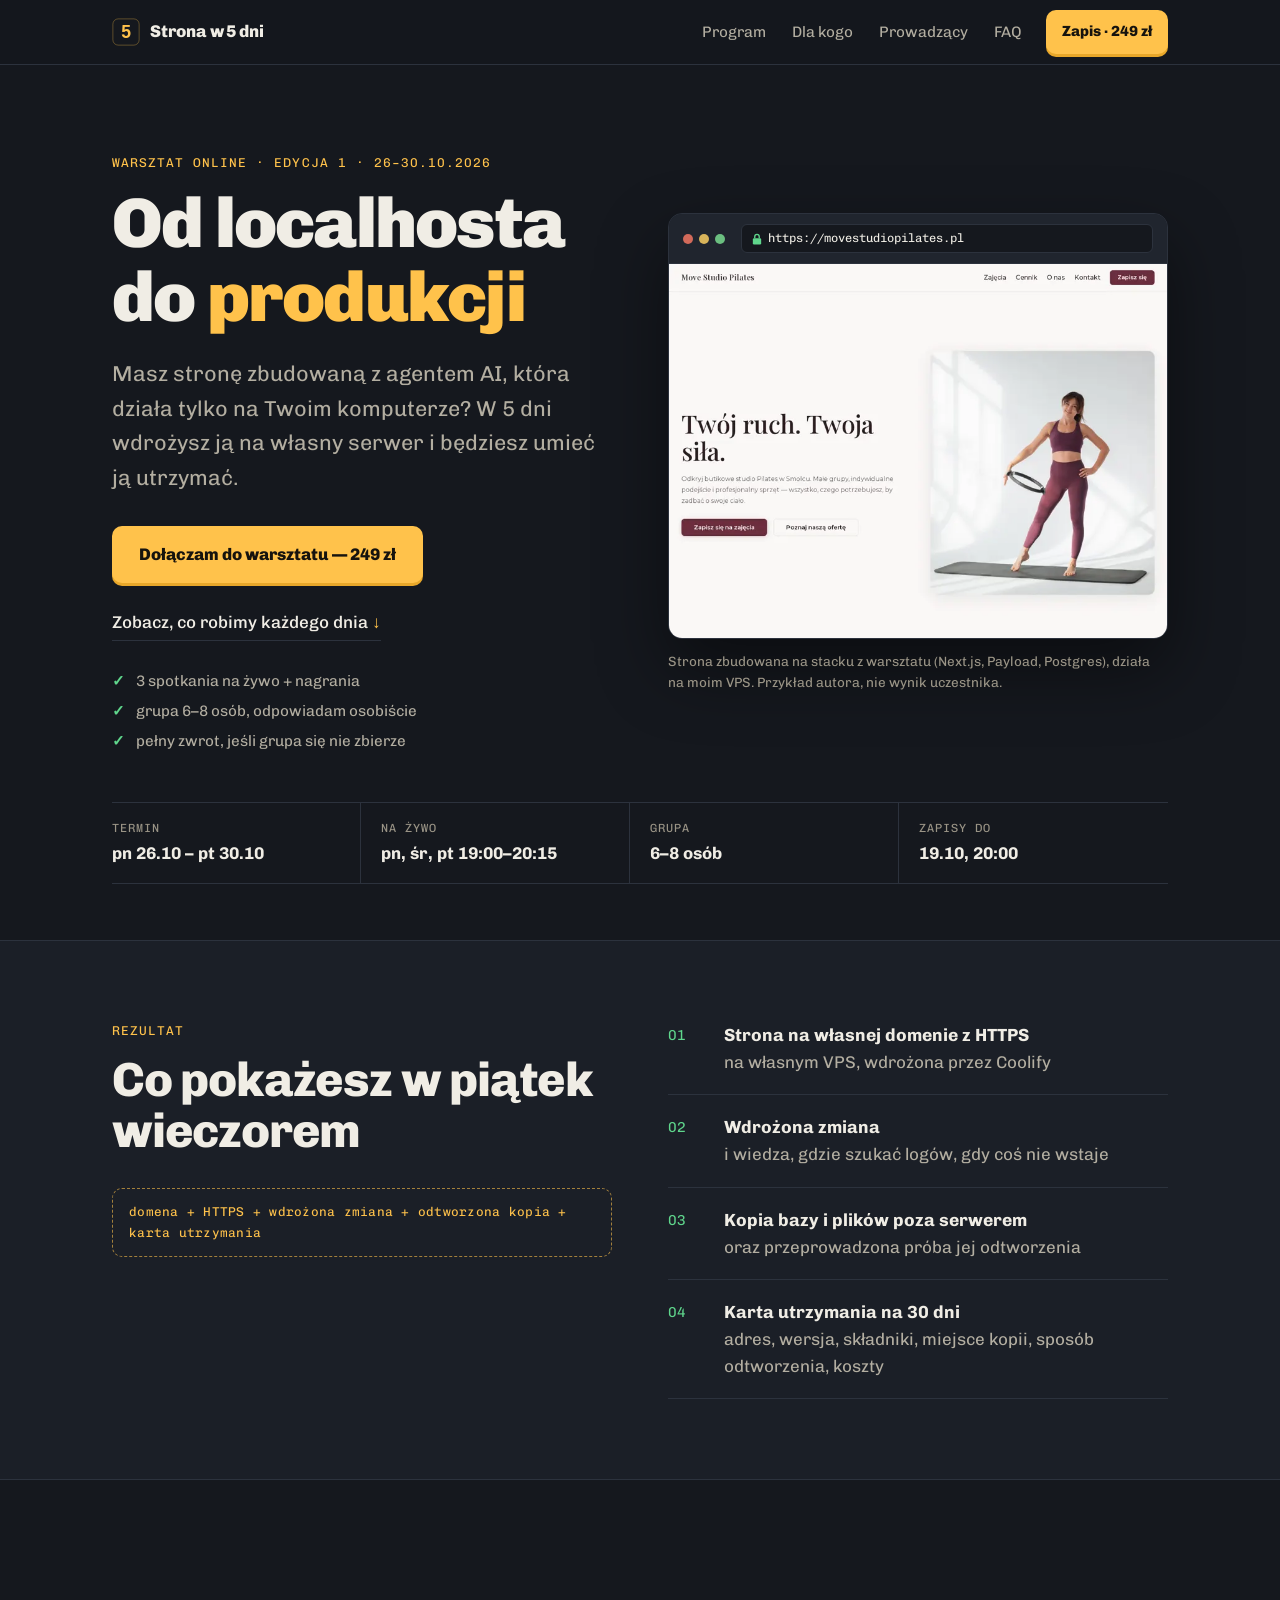
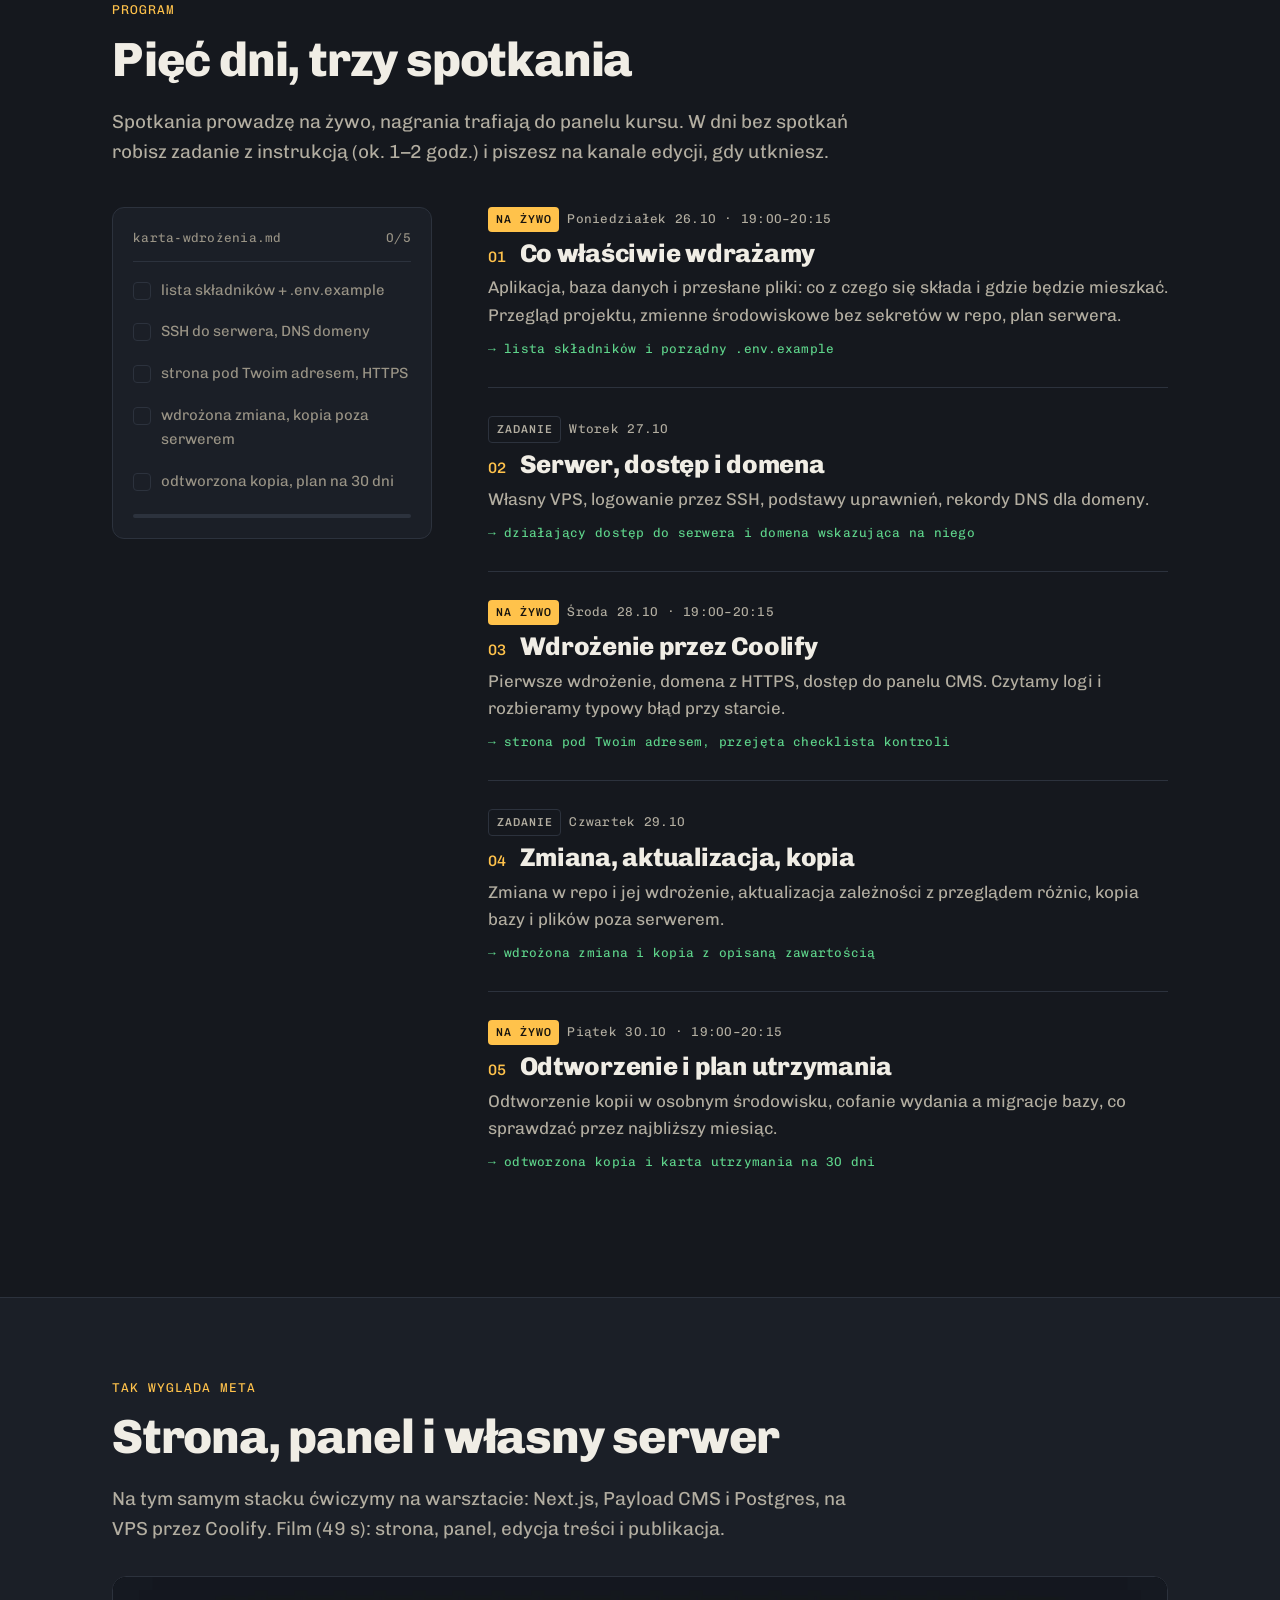
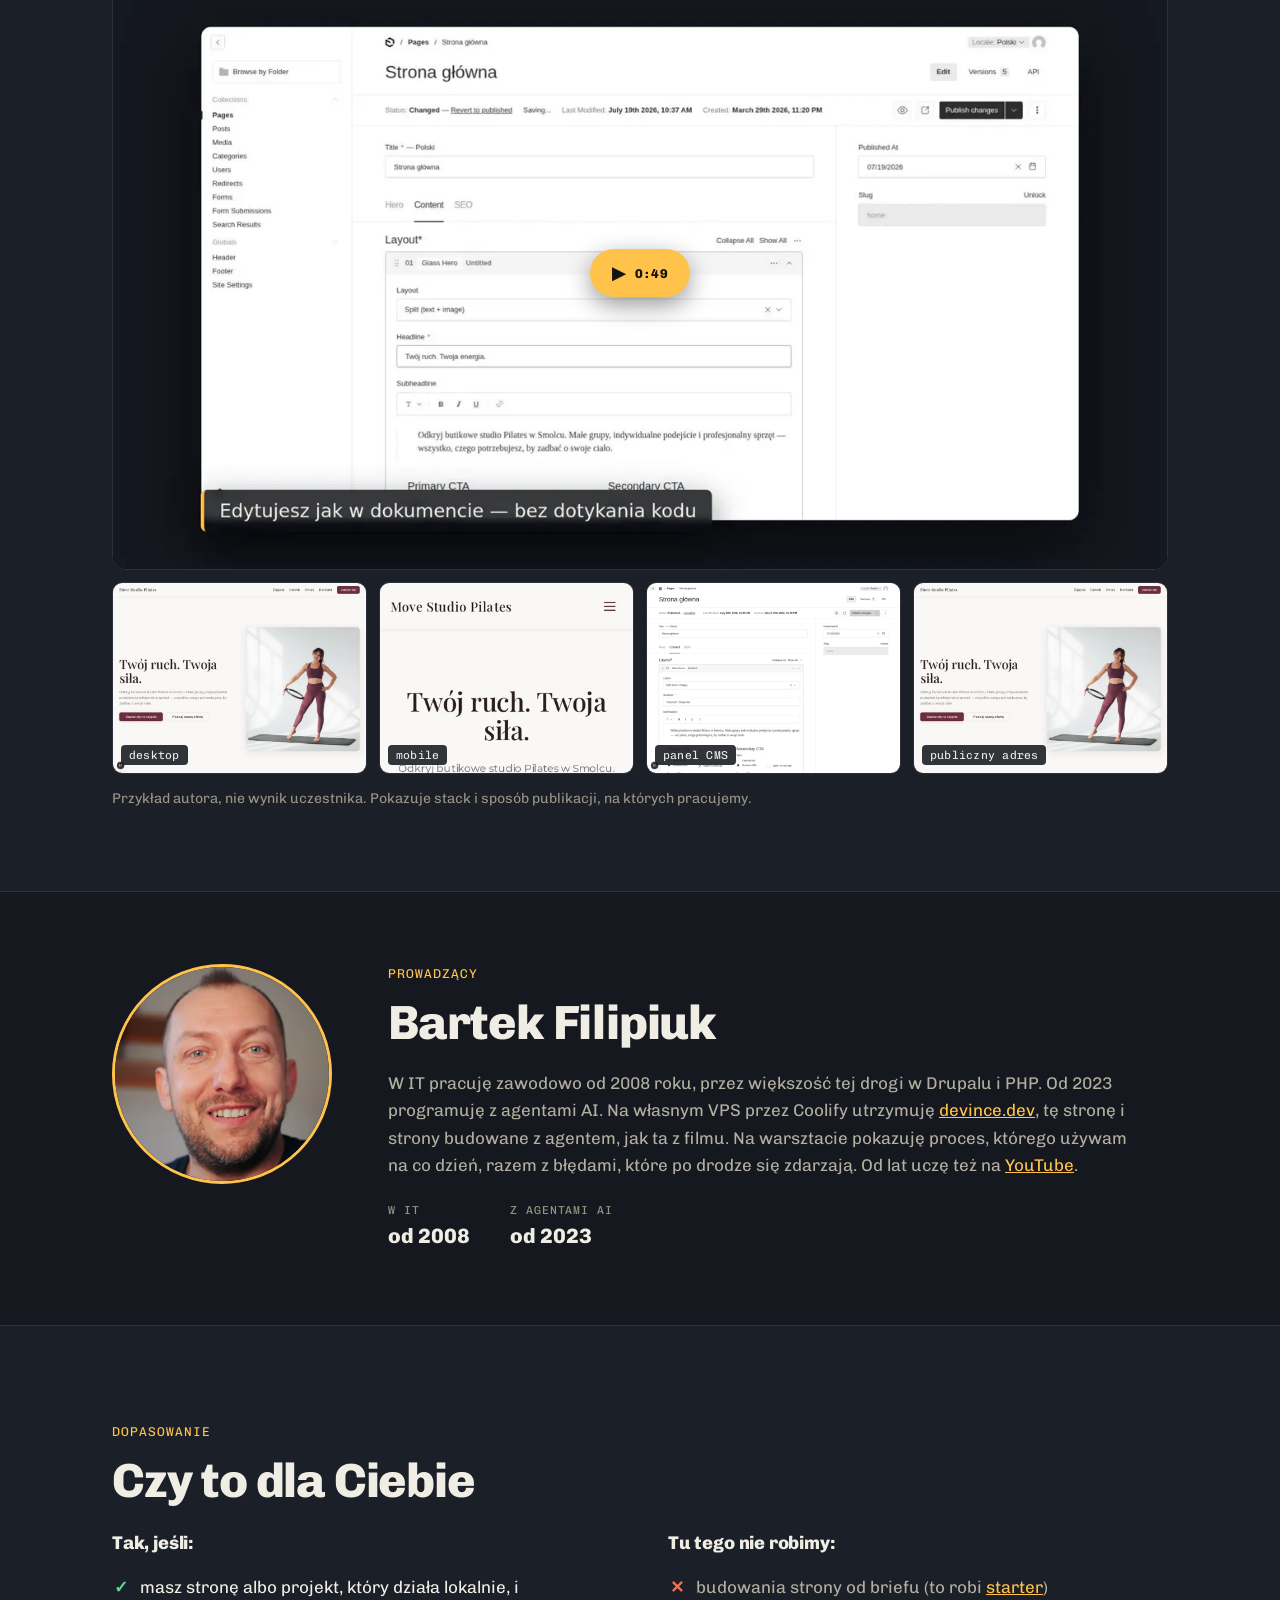
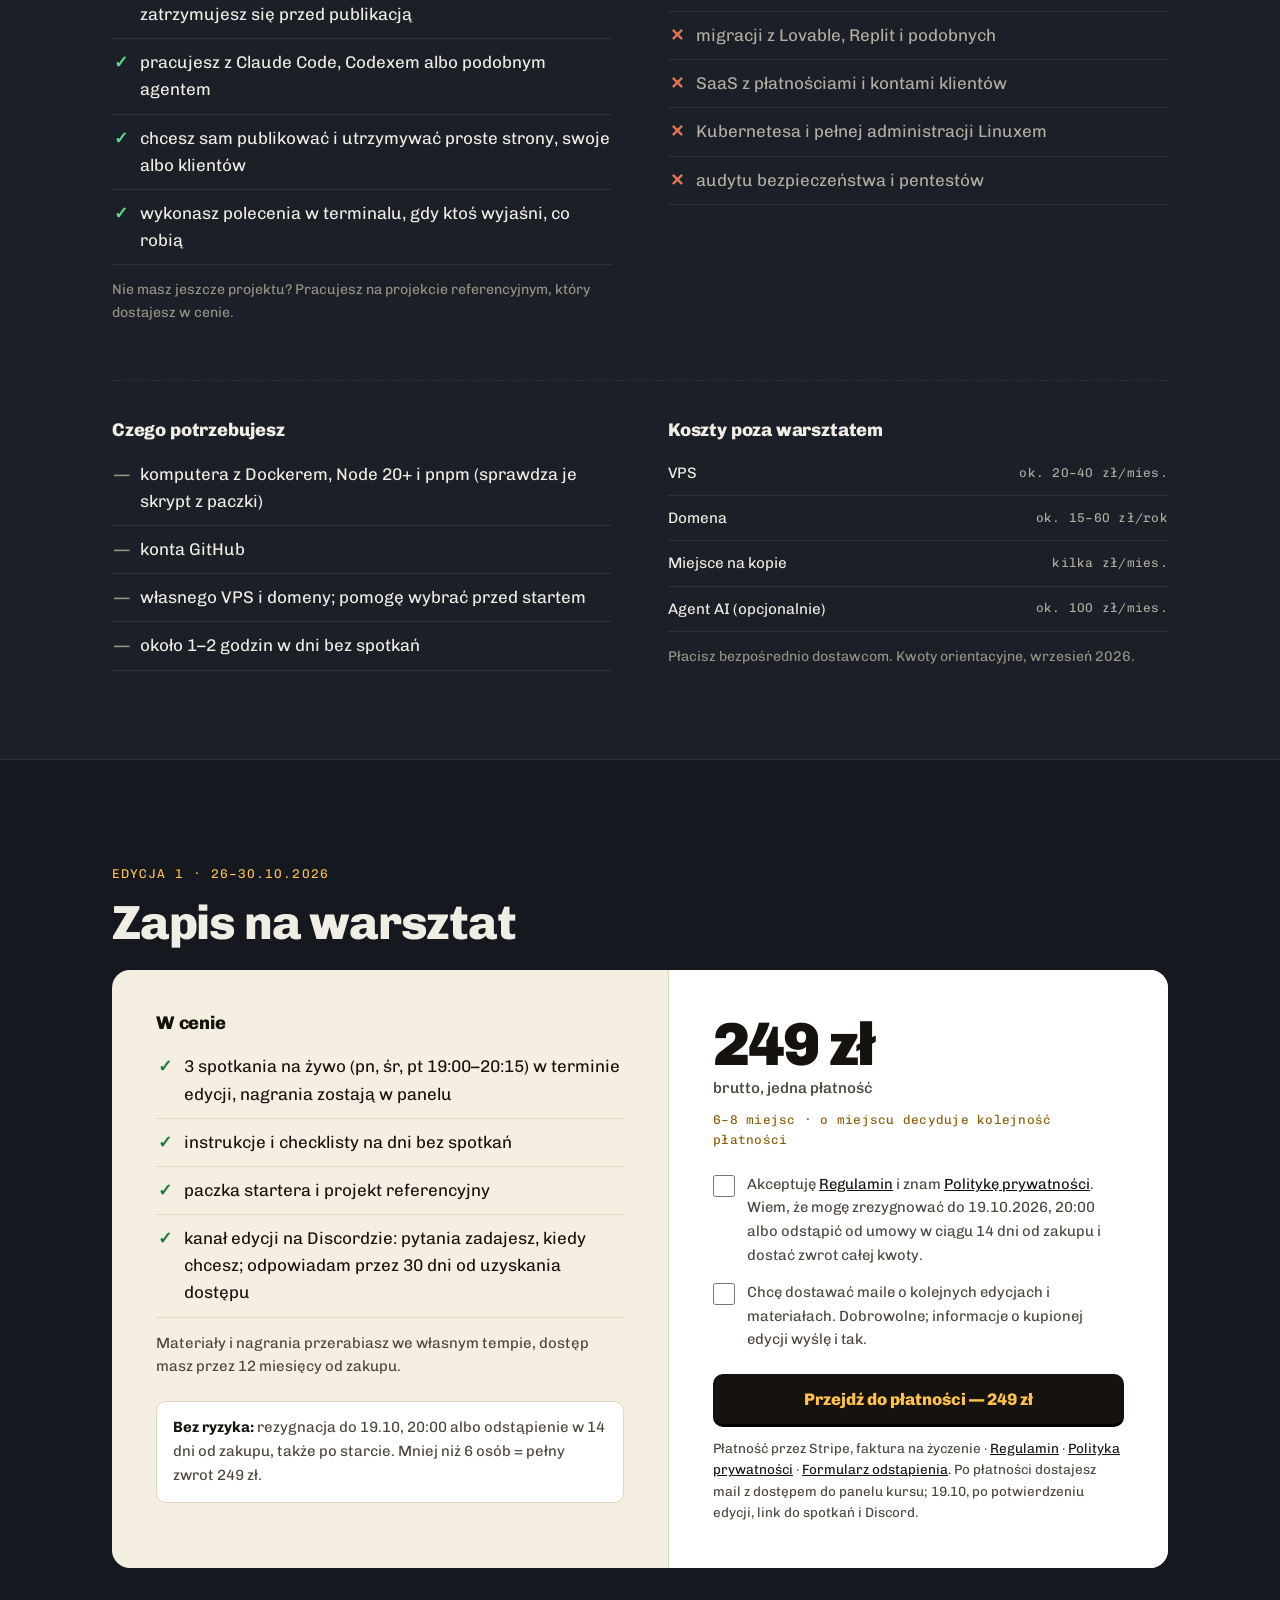
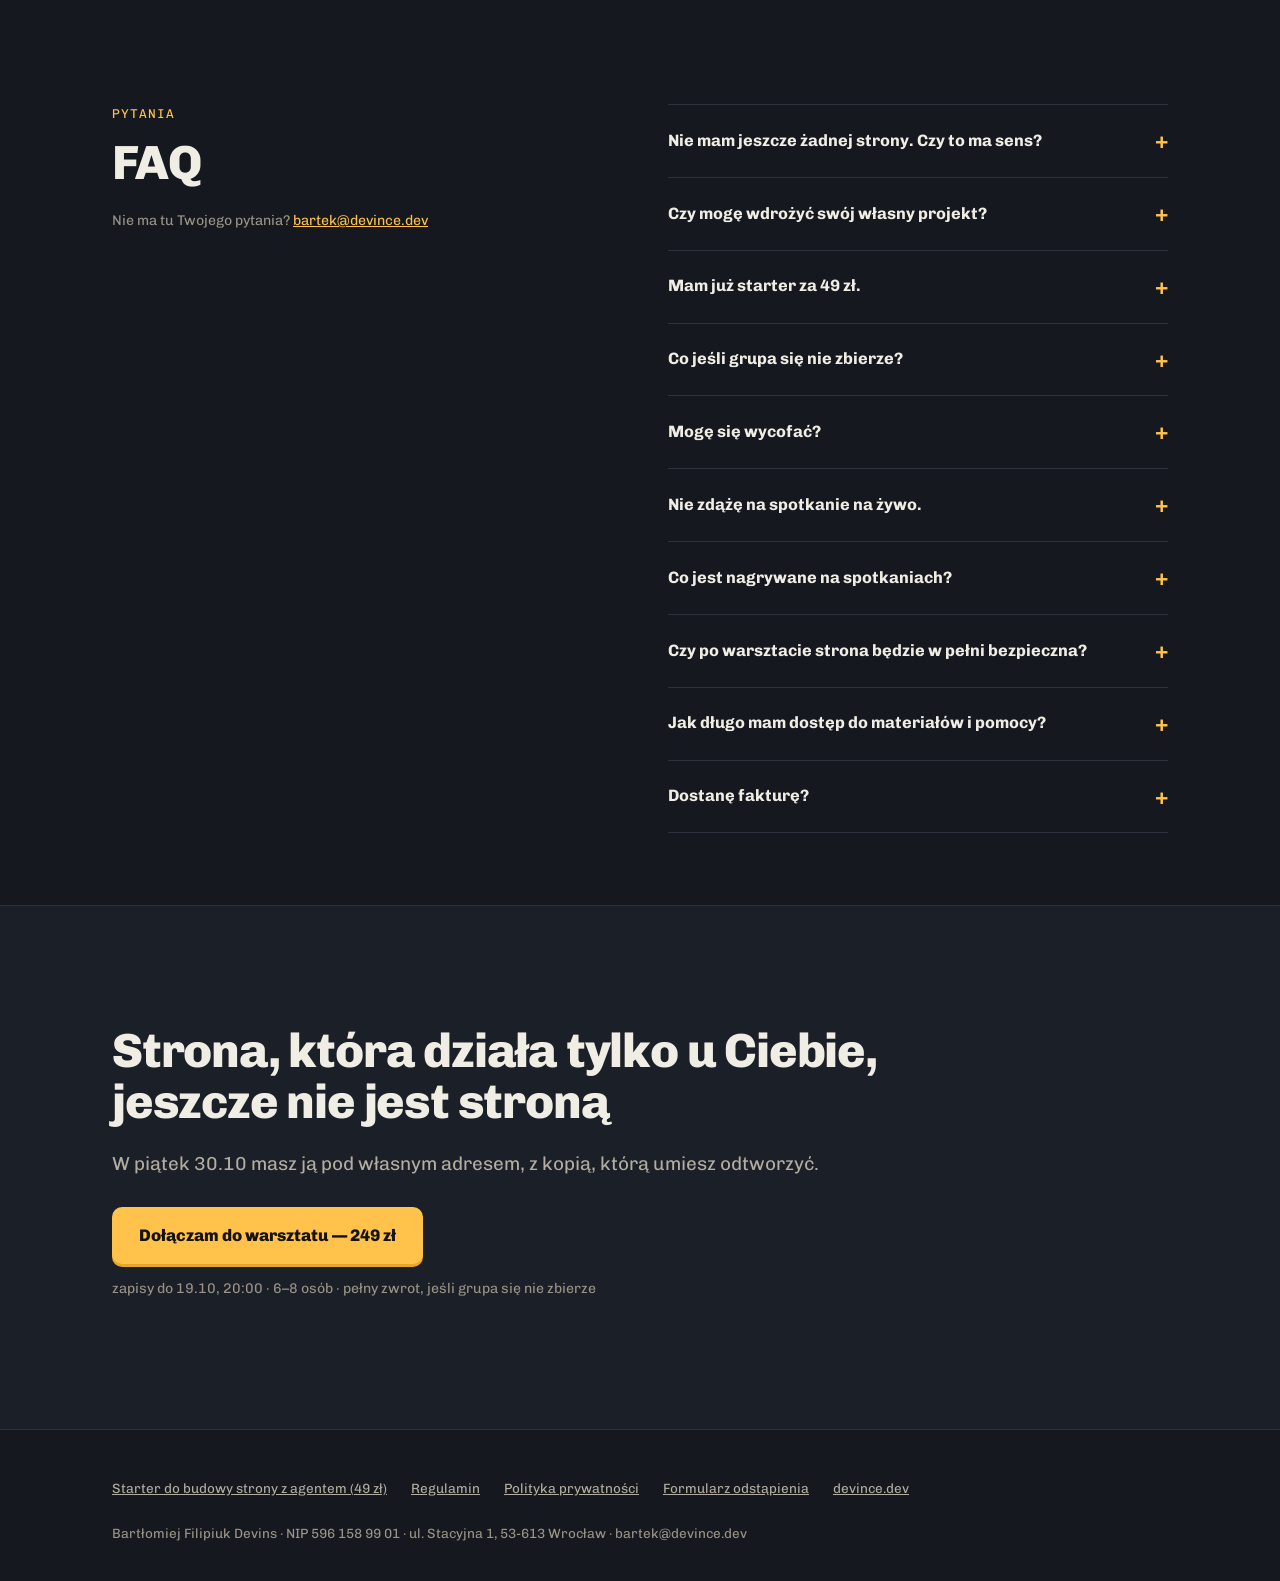
==== commit 3ef9535e: "Rebuild landing per approved mockup; access model and new terms sections - index.html: new layout (C" ====
--- a/index.html
+++ b/index.html
@@ -8,371 +8,259 @@
 <meta property="og:title" content="Od localhosta do produkcji — warsztat w 5 dni">
 <meta property="og:description" content="Wdrożenie strony na własny VPS: domena, HTTPS, aktualizacja, kopia zapasowa i jej odtworzenie. 26–30.10.2026, 3 spotkania na żywo, 249 zł.">
 <meta property="og:type" content="website">
+<meta name="theme-color" content="#15181E">
 <link rel="icon" type="image/svg+xml" href="favicon.svg">
 <link rel="preconnect" href="https://fonts.googleapis.com">
 <link rel="preconnect" href="https://fonts.gstatic.com" crossorigin>
-<link href="https://fonts.googleapis.com/css2?family=Bricolage+Grotesque:opsz,wght@12..96,500;12..96,600;12..96,700;12..96,800&family=Instrument+Sans:wght@400;500;600;700&family=JetBrains+Mono:wght@400;500&display=swap" rel="stylesheet">
+<link href="https://fonts.googleapis.com/css2?family=Chivo:wght@400;500;700;800;900&family=Chivo+Mono:wght@400;500&display=swap" rel="stylesheet">
+<link rel="preload" as="image" href="media/screen-live.webp">
+<link rel="stylesheet" href="css/site.css">
 <script defer src="https://stats.67projects.app/script.js" data-website-id="8e5e06a0-a30c-4d65-846d-87bd01b04a56"></script>
-<style>
-  :root{
-    --bg:#15181E; --bg-2:#1B1F27; --surface:#20252E; --edge:#2C323D;
-    /* --txt-dim podniesiony z #6E6A5F (~3,2:1) do ~5,8:1 na --bg (audyt S06) */
-    --txt:#F0EDE5; --txt-soft:#A8A395; --txt-dim:#9A9486;
-    --amber:#FFC24B; --amber-deep:#E8A72A; --ok:#5FD68C; --red:#E8745A;
-    /* --amber-ink: bursztyn czytelny na kremowym tle (~5:1); --amber-deep miał tam 1,8:1 */
-    --paper:#F5EFE2; --ink:#16130E; --ink-soft:#4A443A; --paper-edge:#E0D7C4; --amber-ink:#8A5A00;
-    --mono:'JetBrains Mono',monospace; --disp:'Bricolage Grotesque',sans-serif; --sans:'Instrument Sans',sans-serif;
-  }
-  *{box-sizing:border-box;margin:0;padding:0}
-  html{scroll-behavior:smooth;scroll-padding-top:16px}
-  body{
-    font-family:var(--sans);color:var(--txt);background:var(--bg);
-    line-height:1.65;font-size:17px;
-    background-image:
-      radial-gradient(ellipse 90% 50% at 50% -10%, rgba(255,194,75,.07), transparent),
-      linear-gradient(rgba(255,255,255,.025) 1px, transparent 1px),
-      linear-gradient(90deg, rgba(255,255,255,.025) 1px, transparent 1px);
-    background-size:100% 100%, 64px 64px, 64px 64px;
-  }
-  ::selection{background:var(--amber);color:var(--ink)}
-  :focus-visible{outline:3px solid var(--amber);outline-offset:3px;border-radius:4px}
-  .price :focus-visible{outline-color:var(--ink)}
-  .skip{position:absolute;left:12px;top:-60px;z-index:100;background:var(--amber);color:var(--ink);font-weight:700;padding:.6em 1em;border-radius:8px;text-decoration:none}
-  .skip:focus{top:12px}
-  .wrap{max-width:1080px;margin:0 auto;padding:0 20px}
-  section{padding:76px 0}
-  @media(min-width:768px){section{padding:110px 0}}
-
-  .mono{font-family:var(--mono);font-size:.76rem;letter-spacing:.07em;text-transform:uppercase}
-  .eyebrow{color:var(--amber);display:flex;align-items:center;gap:.6em;margin-bottom:1.3em}
-  .eyebrow::before{content:"";width:8px;height:8px;border-radius:50%;background:var(--ok);box-shadow:0 0 12px var(--ok);flex-shrink:0}
-  h1,h2,h3{font-family:var(--disp);font-weight:700;line-height:1.05;letter-spacing:-.02em}
-  h1{font-size:clamp(2.6rem,7.6vw,5.2rem);font-weight:800}
-  h2{font-size:clamp(1.8rem,4.4vw,2.9rem);margin-bottom:.5em}
-  .lead{font-size:clamp(1.05rem,2vw,1.22rem);color:var(--txt-soft);max-width:37em}
-
-  .btn{
-    display:inline-block;background:var(--amber);color:var(--ink);text-decoration:none;
-    font-weight:700;font-size:1.05rem;padding:1.05em 1.8em;border-radius:12px;
-    box-shadow:0 3px 0 var(--amber-deep), 0 12px 40px rgba(255,194,75,.22);
-    transition:transform .15s ease, box-shadow .15s ease;
-  }
-  .btn:hover{transform:translateY(-2px);box-shadow:0 5px 0 var(--amber-deep), 0 18px 48px rgba(255,194,75,.3)}
-  .btn:active{transform:translateY(1px)}
-  .btn.on-paper{background:var(--ink);color:var(--amber);box-shadow:0 3px 0 #000, 0 12px 34px rgba(22,19,14,.35)}
-  .btn.on-paper:hover{box-shadow:0 5px 0 #000, 0 16px 40px rgba(22,19,14,.4)}
-  .under-cta{font-size:.86rem;color:var(--txt-soft);max-width:34em;margin-top:1.1em}
-
-  /* NAV */
-  .topnav{display:flex;flex-wrap:wrap;gap:6px 22px;margin-bottom:44px;font-family:var(--mono);font-size:.74rem;letter-spacing:.06em;text-transform:uppercase}
-  .topnav a{color:var(--txt-soft);text-decoration:none;padding:4px 0;border-bottom:1px solid transparent}
-  .topnav a:hover{color:var(--amber);border-bottom-color:var(--amber)}
-  .topnav .brand{color:var(--txt);margin-right:auto}
-
-  /* HERO */
-  .hero{padding:36px 0 80px;border-bottom:1px solid var(--edge);position:relative;overflow:hidden}
-  .hero .sub{font-family:var(--disp);font-weight:500;font-size:clamp(1.2rem,3vw,1.6rem);color:var(--txt-soft);margin:.55em 0 1em;max-width:24em;letter-spacing:-.01em}
-  .hero-grid{display:grid;gap:48px}
-  @media(min-width:920px){.hero-grid{grid-template-columns:1.5fr 1fr;align-items:end}}
-  .specs{border:1px solid var(--edge);border-radius:16px;background:linear-gradient(160deg,var(--surface),var(--bg-2));padding:24px;box-shadow:0 24px 60px rgba(0,0,0,.35)}
-  .specs dt{font-family:var(--mono);font-size:.7rem;letter-spacing:.09em;text-transform:uppercase;color:var(--txt-dim);margin-top:15px}
-  .specs dt:first-child{margin-top:0}
-  .specs dd{font-weight:600;color:var(--txt)}
-  .accent{color:var(--amber)}
-
-  /* DEMO */
-  .browser{border:1px solid var(--edge);border-radius:16px;overflow:hidden;background:var(--bg-2);box-shadow:0 0 0 1px rgba(255,194,75,.12), 0 30px 90px rgba(0,0,0,.5), 0 0 80px rgba(255,194,75,.06)}
-  .browser-bar{display:flex;align-items:center;gap:6px;padding:11px 15px;border-bottom:1px solid var(--edge);background:var(--surface)}
-  .browser-bar i{width:10px;height:10px;border-radius:50%;background:var(--edge)}
-  .browser-bar i:nth-child(1){background:#D26A5A}.browser-bar i:nth-child(2){background:#D8B45A}.browser-bar i:nth-child(3){background:#6BBF80}
-  .browser-bar .url{font-family:var(--mono);font-size:.72rem;color:var(--txt-soft);margin-left:10px;background:var(--bg);border:1px solid var(--edge);border-radius:6px;padding:2px 12px}
-  .demo-video{width:100%;aspect-ratio:16/9;display:block;background:#000}
-  .shots{display:grid;gap:14px;grid-template-columns:repeat(2,1fr);margin-top:16px}
-  @media(min-width:768px){.shots{grid-template-columns:repeat(4,1fr)}}
-  .shot-btn{padding:0;border:none;background:none;cursor:zoom-in;display:block;width:100%;border-radius:12px}
-  .shot{aspect-ratio:4/3;border:1px solid var(--edge);border-radius:12px;background:var(--bg-2);width:100%;object-fit:cover;object-position:top;display:block;transition:border-color .2s,transform .2s}
-  .shot-btn:hover .shot,.shot-btn:focus-visible .shot{border-color:rgba(255,194,75,.6);transform:translateY(-2px)}
-  .lightbox{border:none;background:transparent;padding:0;position:fixed;inset:0;margin:auto;width:fit-content;height:fit-content;max-width:min(94vw,1400px);max-height:92vh;overflow:visible}
-  .lightbox img{max-width:min(94vw,1400px);max-height:88vh;display:block;border-radius:12px;border:1px solid var(--edge)}
-  .lightbox::backdrop{background:rgba(10,12,16,.85);backdrop-filter:blur(6px)}
-  .lb-close{position:absolute;top:10px;right:10px;width:40px;height:40px;border-radius:50%;border:none;background:var(--amber);color:var(--ink);font-size:1.1rem;font-weight:700;cursor:pointer;line-height:1;box-shadow:0 4px 14px rgba(0,0,0,.4)}
-  .caption{font-size:.88rem;color:var(--txt-dim);margin-top:16px;max-width:52em}
-
-  /* LISTY */
-  .formula{font-family:var(--mono);font-size:clamp(.85rem,2.4vw,1.02rem);border:1.5px dashed var(--amber);color:var(--amber);border-radius:12px;padding:15px 20px;display:inline-block;margin:14px 0 34px;background:rgba(255,194,75,.06)}
-  .cols{display:grid;gap:40px}
-  @media(min-width:880px){.cols{grid-template-columns:1.4fr 1fr}}
-  ul.checks{list-style:none}
-  ul.checks li{padding:10px 0 10px 34px;position:relative;border-bottom:1px solid var(--edge)}
-  ul.checks li::before{content:"✓";position:absolute;left:6px;color:var(--ok);font-weight:700}
-  .not-box{border:1px solid var(--edge);border-radius:16px;padding:28px;background:var(--bg-2);align-self:start}
-  .not-box h3{font-size:1.15rem;margin-bottom:12px}
-  .not-box ul.checks li:last-child{border-bottom:none;padding-bottom:0}
-  ul.crosses{list-style:none}
-  ul.crosses li{padding:8px 0 8px 30px;position:relative;color:var(--txt-soft)}
-  ul.crosses li::before{content:"✕";position:absolute;left:4px;color:var(--red);font-weight:700}
-  .grid-3{display:grid;gap:26px;margin-top:28px}
-  @media(min-width:900px){.grid-3{grid-template-columns:repeat(3,1fr)}}
-  .costs{list-style:none}
-  .costs li{display:flex;justify-content:space-between;gap:12px;padding:9px 0;border-bottom:1px solid var(--edge);font-size:.95rem}
-  .costs li:last-child{border-bottom:none}
-  .costs li span:last-child{font-family:var(--mono);font-size:.8rem;color:var(--txt-soft);white-space:nowrap}
-
-  /* PROGRAM */
-  .day{display:grid;grid-template-columns:auto 1fr;gap:22px;padding:26px 0;border-bottom:1px solid var(--edge)}
-  .day:last-of-type{border-bottom:none}
-  .day .no{font-family:var(--disp);font-weight:800;font-size:2.3rem;color:transparent;-webkit-text-stroke:1.5px var(--amber);line-height:1;min-width:2.1em}
-  .day h3{font-size:1.25rem;margin-bottom:.35em}
-  .day .when{font-family:var(--mono);font-size:.74rem;letter-spacing:.05em;text-transform:uppercase;color:var(--txt-soft);display:block;margin-bottom:.4em}
-  .day .when.live{color:var(--amber)}
-  .day p{color:var(--txt-soft);max-width:44em}
-  .day .fx{font-family:var(--mono);font-size:.76rem;color:var(--ok);margin-top:.7em;display:block}
-
-  /* AUTOR */
-  .host-card{display:grid;gap:26px;border:1px solid var(--edge);border-radius:20px;background:linear-gradient(170deg,var(--surface),var(--bg-2));padding:clamp(26px,4vw,42px);box-shadow:0 0 0 1px rgba(255,194,75,.10), 0 24px 70px rgba(0,0,0,.4)}
-  @media(min-width:768px){.host-card{grid-template-columns:auto 1fr;align-items:center;gap:36px}}
-  .avatar-lg{width:clamp(110px,14vw,150px);height:clamp(110px,14vw,150px);border-radius:50%;background:var(--surface) url('media/bartek.jpg') center/cover;border:3px solid var(--amber);box-shadow:0 0 40px rgba(255,194,75,.2)}
-  .host-card a{color:var(--amber)}
-
-  /* ZAKUP — zwarty jasny panel */
-  .price{background:var(--paper);color:var(--ink);border-radius:24px;padding:clamp(26px,5vw,56px);box-shadow:0 0 0 1px rgba(255,194,75,.25), 0 40px 120px rgba(0,0,0,.5)}
-  .price h2{color:var(--ink);font-size:clamp(1.6rem,3.6vw,2.3rem)}
-  .price .mono-label{font-family:var(--mono);font-size:.76rem;letter-spacing:.07em;text-transform:uppercase;color:var(--amber-ink);margin-bottom:10px;display:block}
-  .price .big-price{font-family:var(--disp);font-weight:800;font-size:clamp(2.6rem,7vw,4rem);letter-spacing:-.02em;line-height:1;margin:.25em 0 .1em}
-  .price .big-price small{font-family:var(--sans);font-weight:600;font-size:.34em;color:var(--ink-soft);letter-spacing:0}
-  .sched{display:grid;margin:22px 0;border:1px solid var(--paper-edge);border-radius:14px;overflow:hidden;background:#fff}
-  .sched div{display:flex;flex-wrap:wrap;justify-content:space-between;gap:2px 16px;padding:11px 16px;border-bottom:1px solid var(--paper-edge);font-size:.92rem}
-  .sched div:last-child{border-bottom:none}
-  .sched span:first-child{color:var(--ink-soft)}
-  .sched span:last-child{font-weight:600;color:var(--ink);text-align:right}
-  .checkout-form .consent{display:flex;gap:10px;align-items:flex-start;font-size:.88rem;color:var(--ink-soft);max-width:40em;margin-bottom:14px;cursor:pointer}
-  .checkout-form .consent input{margin-top:3px;width:18px;height:18px;accent-color:var(--amber-ink);flex-shrink:0;cursor:pointer}
-  .checkout-form .consent a,.price .legal-links a,.price .note a{color:var(--ink)}
-  .checkout-form .btn{border:none;cursor:pointer;font-family:inherit;margin-top:4px}
-  .price .note{font-size:.86rem;color:var(--ink-soft);margin-top:1.2em;max-width:44em}
-  .price .legal-links{font-size:.82rem;color:var(--ink-soft);margin-top:1em}
-
-  /* FAQ */
-  details{border-bottom:1px solid var(--edge)}
-  summary{cursor:pointer;list-style:none;display:flex;justify-content:space-between;align-items:center;gap:16px;padding:21px 0;font-weight:600;font-size:1.03rem}
-  summary::-webkit-details-marker{display:none}
-  summary::after{content:"+";font-family:var(--mono);font-size:1.5rem;color:var(--amber);transition:transform .2s;flex-shrink:0}
-  details[open] summary::after{transform:rotate(45deg)}
-  details p{padding:0 0 22px;color:var(--txt-soft);max-width:46em}
-  details p a{color:var(--amber)}
-
-  .final{text-align:center;border-top:1px solid var(--edge)}
-  .final .lead{margin:0 auto 2.2em}
-
-  footer{border-top:1px solid var(--edge);padding:36px 0 116px;font-size:.84rem;color:var(--txt-dim)}
-  footer a{color:var(--txt-soft)}
-  footer .cols-f{display:flex;flex-wrap:wrap;gap:10px 26px;margin-bottom:14px}
-  @media(min-width:768px){footer{padding-bottom:36px}}
-
-  /* STICKY CTA mobile — chowany, gdy panel zakupu jest w widoku (audyt S11) */
-  .sticky-cta{position:fixed;left:0;right:0;bottom:0;background:rgba(21,24,30,.94);backdrop-filter:blur(10px);border-top:1px solid var(--edge);padding:10px 16px calc(10px + env(safe-area-inset-bottom));display:flex;gap:14px;align-items:center;justify-content:space-between;z-index:50;transition:transform .25s ease}
-  .sticky-cta.off{transform:translateY(110%)}
-  .sticky-cta .p{font-family:var(--mono);font-size:.72rem;line-height:1.4;color:var(--txt-soft)}
-  .sticky-cta .btn{font-size:.92rem;padding:.8em 1.2em;white-space:nowrap}
-  @media(min-width:768px){.sticky-cta{display:none}}
-
-  .rv{opacity:0;transform:translateY(18px);transition:opacity .6s ease,transform .6s ease}
-  .rv.in{opacity:1;transform:none}
-  @media(prefers-reduced-motion:reduce){html{scroll-behavior:auto}.rv{opacity:1;transform:none;transition:none}}
-</style>
 </head>
 <body>
 <a class="skip" href="#main">Przejdź do treści</a>
 
-<!-- 1. HERO: jeden rezultat, termin, cena -->
-<header class="hero">
-  <div class="wrap">
+<header class="top">
+  <div class="wrap top-in">
+    <a class="brand" href="#" aria-label="Strona w 5 dni, początek strony"><img src="favicon.svg" alt="" width="28" height="28"><span>Strona w 5 dni</span></a>
     <nav class="topnav" aria-label="Sekcje strony">
-      <span class="brand">Strona w 5 dni</span>
       <a href="#program">Program</a>
       <a href="#dla-kogo">Dla kogo</a>
-      <a href="#kup">Cena i zapis</a>
+      <a href="#prowadzacy">Prowadzący</a>
       <a href="#faq">FAQ</a>
     </nav>
-    <div class="hero-grid">
+    <a class="btn btn-sm" href="#kup" data-umami-event="cta-nav">Zapis · 249 zł</a>
+  </div>
+</header>
+
+<main id="main">
+
+<!-- 1. HERO: rezultat + dowód w jednym kadrze -->
+<section class="hero">
+  <div class="wrap hero-grid">
+    <div class="hero-copy">
+      <p class="kicker mono">Warsztat online · edycja 1 · <span class="nw">26–30.10.2026</span></p>
+      <h1>Od localhosta<br>do <span class="hl">produkcji</span></h1>
+      <p class="sub">Masz stronę zbudowaną z agentem AI, która działa tylko na Twoim komputerze? W 5 dni wdrożysz ją na własny serwer i będziesz umieć ją utrzymać.</p>
+      <div class="cta-row">
+        <a class="btn" href="#kup" data-umami-event="cta-hero">Dołączam do warsztatu — 249 zł</a>
+        <a class="link-arrow" href="#program">Zobacz, co robimy każdego dnia</a>
+      </div>
+      <ul class="trust">
+        <li>3 spotkania na żywo + nagrania</li>
+        <li>grupa 6–8 osób, odpowiadam osobiście</li>
+        <li>pełny zwrot, jeśli grupa się nie zbierze</li>
+      </ul>
+    </div>
+
+    <figure class="hero-proof">
+      <div class="browser">
+        <div class="browser-bar" aria-hidden="true">
+          <i></i><i></i><i></i>
+          <span class="url" id="url"><svg class="lock" viewBox="0 0 12 14" width="10" height="12"><rect x="1" y="6" width="10" height="7.5" rx="1.5" fill="currentColor"/><path d="M3.3 6V4.2a2.7 2.7 0 0 1 5.4 0V6" fill="none" stroke="currentColor" stroke-width="1.6"/></svg><span class="url-local">localhost:3000</span><span class="url-prod">https://movestudiopilates.pl</span></span>
+        </div>
+        <img src="media/screen-live.webp" width="800" height="600" alt="Strona Move Studio Pilates pod publicznym adresem, wdrożona na VPS przez Coolify" fetchpriority="high">
+      </div>
+      <figcaption>Strona zbudowana na stacku z warsztatu (Next.js, Payload, Postgres), działa na moim VPS. Przykład autora, nie wynik uczestnika.</figcaption>
+    </figure>
+  </div>
+
+  <div class="wrap">
+    <dl class="facts">
+      <div><dt>Termin</dt><dd>pn 26.10 – pt 30.10</dd></div>
+      <div><dt>Na żywo</dt><dd>pn, śr, pt 19:00–20:15</dd></div>
+      <div><dt>Grupa</dt><dd>6–8 osób</dd></div>
+      <div><dt>Zapisy do</dt><dd>19.10, 20:00 <span class="left" id="left" hidden></span></dd></div>
+    </dl>
+  </div>
+</section>
+
+<!-- 2. REZULTAT: co masz w piątek -->
+<section id="rezultat" class="band">
+  <div class="wrap res-grid">
+    <div>
+      <p class="kicker mono">Rezultat</p>
+      <h2>Co pokażesz w piątek wieczorem</h2>
+      <p class="formula mono">domena + HTTPS + wdrożona zmiana + odtworzona kopia + karta utrzymania</p>
+    </div>
+    <ol class="deliver">
+      <li><b>Strona na własnej domenie z HTTPS</b><span>na własnym VPS, wdrożona przez Coolify</span></li>
+      <li><b>Wdrożona zmiana</b><span>i wiedza, gdzie szukać logów, gdy coś nie wstaje</span></li>
+      <li><b>Kopia bazy i plików poza serwerem</b><span>oraz przeprowadzona próba jej odtworzenia</span></li>
+      <li><b>Karta utrzymania na 30 dni</b><span>adres, wersja, składniki, miejsce kopii, sposób odtworzenia, koszty</span></li>
+    </ol>
+  </div>
+</section>
+
+<!-- 3. PROGRAM: przyklejona karta wdrożenia, dni ją odhaczają -->
+<section id="program" class="program">
+  <div class="wrap">
+    <p class="kicker mono">Program</p>
+    <h2>Pięć dni, trzy spotkania</h2>
+    <p class="lead">Spotkania prowadzę na żywo, nagrania trafiają do panelu kursu. W dni bez spotkań robisz zadanie z instrukcją (ok. 1–2 godz.) i piszesz na kanale edycji, gdy utkniesz.</p>
+
+    <div class="prog-grid">
+      <aside class="deploy-card" aria-hidden="true">
+        <p class="dc-head mono"><span>karta-wdrożenia.md</span><span id="dc-pct">0/5</span></p>
+        <ul id="dc-list">
+          <li data-d="1">lista składników + .env.example</li>
+          <li data-d="2">SSH do serwera, DNS domeny</li>
+          <li data-d="3">strona pod Twoim adresem, HTTPS</li>
+          <li data-d="4">wdrożona zmiana, kopia poza serwerem</li>
+          <li data-d="5">odtworzona kopia, plan na 30 dni</li>
+        </ul>
+        <div class="dc-bar"><i id="dc-fill"></i></div>
+      </aside>
+
+      <ol class="days">
+        <li class="day live" data-d="1">
+          <p class="when mono"><span class="tag">na żywo</span> Poniedziałek 26.10 · 19:00–20:15</p>
+          <h3><span class="no">01</span>Co właściwie wdrażamy</h3>
+          <p>Aplikacja, baza danych i przesłane pliki: co z czego się składa i gdzie będzie mieszkać. Przegląd projektu, zmienne środowiskowe bez sekretów w repo, plan serwera.</p>
+          <p class="fx mono">→ lista składników i porządny .env.example</p>
+        </li>
+        <li class="day" data-d="2">
+          <p class="when mono"><span class="tag tag-task">zadanie</span> Wtorek 27.10</p>
+          <h3><span class="no">02</span>Serwer, dostęp i domena</h3>
+          <p>Własny VPS, logowanie przez SSH, podstawy uprawnień, rekordy DNS dla domeny.</p>
+          <p class="fx mono">→ działający dostęp do serwera i domena wskazująca na niego</p>
+        </li>
+        <li class="day live" data-d="3">
+          <p class="when mono"><span class="tag">na żywo</span> Środa 28.10 · 19:00–20:15</p>
+          <h3><span class="no">03</span>Wdrożenie przez Coolify</h3>
+          <p>Pierwsze wdrożenie, domena z HTTPS, dostęp do panelu CMS. Czytamy logi i rozbieramy typowy błąd przy starcie.</p>
+          <p class="fx mono">→ strona pod Twoim adresem, przejęta checklista kontroli</p>
+        </li>
+        <li class="day" data-d="4">
+          <p class="when mono"><span class="tag tag-task">zadanie</span> Czwartek 29.10</p>
+          <h3><span class="no">04</span>Zmiana, aktualizacja, kopia</h3>
+          <p>Zmiana w repo i jej wdrożenie, aktualizacja zależności z przeglądem różnic, kopia bazy i plików poza serwerem.</p>
+          <p class="fx mono">→ wdrożona zmiana i kopia z opisaną zawartością</p>
+        </li>
+        <li class="day live" data-d="5">
+          <p class="when mono"><span class="tag">na żywo</span> Piątek 30.10 · 19:00–20:15</p>
+          <h3><span class="no">05</span>Odtworzenie i plan utrzymania</h3>
+          <p>Odtworzenie kopii w osobnym środowisku, cofanie wydania a migracje bazy, co sprawdzać przez najbliższy miesiąc.</p>
+          <p class="fx mono">→ odtworzona kopia i karta utrzymania na 30 dni</p>
+        </li>
+      </ol>
+    </div>
+  </div>
+</section>
+
+<!-- 4. DOWÓD: film + zrzuty, film ładowany dopiero na klik -->
+<section id="dowod" class="band">
+  <div class="wrap">
+    <p class="kicker mono">Tak wygląda meta</p>
+    <h2>Strona, panel i własny serwer</h2>
+    <p class="lead">Na tym samym stacku ćwiczymy na warsztacie: Next.js, Payload CMS i Postgres, na VPS przez Coolify. Film (49 s): strona, panel, edycja treści i publikacja.</p>
+    <div class="video-box">
+      <button class="video-play" type="button" id="play" aria-label="Odtwórz film, 49 sekund: strona, panel CMS, edycja treści i publikacja">
+        <img src="media/demo-poster.webp" width="1280" height="720" alt="" loading="lazy">
+        <span class="play-ic" aria-hidden="true">▶ <span class="mono">0:49</span></span>
+      </button>
+    </div>
+    <div class="shots">
+      <button class="shot-btn" type="button" data-full="media/screen-desktop-full.webp" aria-label="Powiększ: strona główna na komputerze"><img src="media/screen-desktop.webp" width="800" height="600" alt="" loading="lazy"><span class="mono">desktop</span></button>
+      <button class="shot-btn" type="button" data-full="media/screen-mobile-full.webp" aria-label="Powiększ: wersja mobilna"><img src="media/screen-mobile.webp" width="390" height="844" alt="" loading="lazy"><span class="mono">mobile</span></button>
+      <button class="shot-btn" type="button" data-full="media/screen-cms-full.webp" aria-label="Powiększ: panel Payload CMS"><img src="media/screen-cms.webp" width="800" height="600" alt="" loading="lazy"><span class="mono">panel CMS</span></button>
+      <button class="shot-btn" type="button" data-full="media/screen-live-full.webp" aria-label="Powiększ: strona na publicznym adresie"><img src="media/screen-live.webp" width="800" height="600" alt="" loading="lazy"><span class="mono">publiczny adres</span></button>
+    </div>
+    <p class="caption">Przykład autora, nie wynik uczestnika. Pokazuje stack i sposób publikacji, na których pracujemy.</p>
+  </div>
+</section>
+
+<!-- 5. PROWADZĄCY: wyżej niż na live, bo to główny dowód zaufania przy 1. edycji -->
+<section id="prowadzacy" class="host">
+  <div class="wrap host-grid">
+    <img class="avatar" src="media/bartek.webp" width="320" height="320" alt="Bartek Filipiuk" loading="lazy">
+    <div>
+      <p class="kicker mono">Prowadzący</p>
+      <h2>Bartek Filipiuk</h2>
+      <p class="host-bio">W IT pracuję zawodowo od 2008 roku, przez większość tej drogi w Drupalu i PHP. Od 2023 programuję z agentami AI. Na własnym VPS przez Coolify utrzymuję <a href="https://devince.dev">devince.dev</a>, tę stronę i strony budowane z agentem, jak ta z filmu. Na warsztacie pokazuję proces, którego używam na co dzień, razem z błędami, które po drodze się zdarzają. Od lat uczę też na <a href="https://www.youtube.com/@bartfilipiuk">YouTube</a>.</p>
+      <dl class="host-facts">
+        <div><dt class="mono">w IT</dt><dd>od 2008</dd></div>
+        <div><dt class="mono">z agentami AI</dt><dd>od 2023</dd></div>
+      </dl>
+    </div>
+  </div>
+</section>
+
+<!-- 6. DLA KOGO + CZEGO POTRZEBUJESZ + KOSZTY -->
+<section id="dla-kogo" class="band fit">
+  <div class="wrap">
+    <p class="kicker mono">Dopasowanie</p>
+    <h2>Czy to dla Ciebie</h2>
+    <div class="fit-grid">
       <div>
-        <p class="mono eyebrow">Warsztat online · edycja 1 · 26–30.10.2026 · grupa 6–8 osób</p>
-        <h1>Od localhosta<br>do <span class="accent">produkcji</span></h1>
-        <p class="sub">Masz stronę zbudowaną z agentem AI, która działa na Twoim komputerze? W 5 dni wdrożysz ją na własny serwer.</p>
-        <p class="lead">Domena z HTTPS, wdrożona zmiana, kopia zapasowa poza serwerem i próba jej odtworzenia. Trzy spotkania na żywo, zadania z instrukcją między nimi i mała grupa, w której na pytania odpowiadam ja, a nie forum.</p>
-        <p style="margin-top:2.1em"><a class="btn" href="#kup" data-umami-event="cta-hero">Dołączam do warsztatu — 249 zł</a></p>
-        <p class="under-cta">249 zł brutto, jedna płatność. Zapisy do 19.10.2026, 20:00. Warsztat rusza przy 6 osobach; jeśli grupa się nie zbierze, zwracam całą kwotę.</p>
-      </div>
-      <dl class="specs rv">
-        <dt>Termin</dt><dd>pn 26.10 – pt 30.10.2026, online</dd>
-        <dt>Na żywo</dt><dd>pn, śr, pt 19:00–20:15 · nagrania po każdym spotkaniu</dd>
-        <dt>Grupa</dt><dd>minimum 6, maksimum 8 osób</dd>
-        <dt>W cenie</dt><dd>instrukcje i checklisty, paczka startera, kanał edycji na Discordzie</dd>
-        <dt>Poza ceną</dt><dd>własny VPS i domena, płatne u dostawców</dd>
-        <dt>Cena</dt><dd>249 zł brutto · 14 dni na odstąpienie</dd>
-      </dl>
-    </div>
-  </div>
-</header>
-
-<main id="main">
-
-<!-- 2. DOWÓD blisko hero (audyt S08) -->
-<section id="dowod">
-  <div class="wrap">
-    <p class="mono eyebrow">Tak wygląda meta</p>
-    <h2>Strona, panel i własny serwer</h2>
-    <p class="lead" style="margin-bottom:38px">Poniżej strona zbudowana na tym samym stacku, na którym ćwiczymy: Next.js, Payload CMS i Postgres. Działa na moim VPS przez Coolify, tak jak po warsztacie będzie działała Twoja. Na filmie: strona, panel, edycja treści i publikacja.</p>
-    <div class="browser rv">
-      <div class="browser-bar"><i></i><i></i><i></i><span class="url">movestudiopilates.pl</span></div>
-      <video class="demo-video" src="media/demo-move-studio.mp4" poster="media/demo-poster.jpg" autoplay muted loop playsinline controls preload="metadata" aria-label="Film 49 sekund: strona, panel CMS, edycja treści i publikacja"></video>
-    </div>
-    <div class="shots">
-      <button class="shot-btn rv" type="button" data-full="media/screen-desktop.png" aria-label="Powiększ: strona główna na komputerze"><img class="shot" src="media/screen-desktop.png" alt="" loading="lazy"></button>
-      <button class="shot-btn rv" type="button" data-full="media/screen-mobile.png" aria-label="Powiększ: wersja mobilna"><img class="shot" src="media/screen-mobile.png" alt="" loading="lazy"></button>
-      <button class="shot-btn rv" type="button" data-full="media/screen-cms.png" aria-label="Powiększ: panel Payload CMS"><img class="shot" src="media/screen-cms.png" alt="" loading="lazy"></button>
-      <button class="shot-btn rv" type="button" data-full="media/screen-live.png" aria-label="Powiększ: strona na publicznym adresie"><img class="shot" src="media/screen-live.png" alt="" loading="lazy"></button>
-    </div>
-    <p class="caption">Przykład autora, nie wynik uczestnika. Pokazuje stack i sposób publikacji, na których pracujemy na warsztacie.</p>
-  </div>
-</section>
-
-<!-- 3. DOPASOWANIE: dla kogo, czego potrzebujesz, dodatkowe koszty (audyt S05) -->
-<section id="dla-kogo" style="border-top:1px solid var(--edge)">
-  <div class="wrap">
-    <p class="mono eyebrow">Dopasowanie</p>
-    <h2>Czy to dla Ciebie</h2>
-    <div class="grid-3">
-      <div>
-        <h3 style="font-size:1.15rem;margin-bottom:10px">Dla Ciebie, jeśli:</h3>
+        <h3>Tak, jeśli:</h3>
         <ul class="checks">
           <li>masz stronę albo projekt, który działa lokalnie, i zatrzymujesz się przed publikacją</li>
           <li>pracujesz z Claude Code, Codexem albo podobnym agentem</li>
           <li>chcesz sam publikować i utrzymywać proste strony, swoje albo klientów</li>
           <li>wykonasz polecenia w terminalu, gdy ktoś wyjaśni, co robią</li>
         </ul>
-        <p class="caption">Nie masz jeszcze projektu? Pracujesz na wspólnym projekcie referencyjnym, który dostajesz w cenie.</p>
-      </div>
-      <div class="not-box rv">
+        <p class="caption">Nie masz jeszcze projektu? Pracujesz na projekcie referencyjnym, który dostajesz w cenie.</p>
+      </div>
+      <div>
+        <h3>Tu tego nie robimy:</h3>
+        <ul class="crosses">
+          <li>budowania strony od briefu (to robi <a href="starter/">starter</a>)</li>
+          <li>migracji z Lovable, Replit i podobnych</li>
+          <li>SaaS z płatnościami i kontami klientów</li>
+          <li>Kubernetesa i pełnej administracji Linuxem</li>
+          <li>audytu bezpieczeństwa i pentestów</li>
+        </ul>
+      </div>
+    </div>
+
+    <div class="need-grid">
+      <div class="need">
         <h3>Czego potrzebujesz</h3>
-        <ul class="checks">
+        <ul class="plain">
           <li>komputera z Dockerem, Node 20+ i pnpm (sprawdza je skrypt z paczki)</li>
           <li>konta GitHub</li>
           <li>własnego VPS i domeny; pomogę wybrać przed startem</li>
           <li>około 1–2 godzin w dni bez spotkań</li>
         </ul>
       </div>
-      <div class="not-box rv">
+      <div class="need">
         <h3>Koszty poza warsztatem</h3>
-        <ul class="costs">
-          <li><span>VPS</span><span>ok. 20–40 zł/mies.</span></li>
-          <li><span>Domena</span><span>ok. 15–60 zł/rok</span></li>
-          <li><span>Miejsce na kopie</span><span>kilka zł/mies.</span></li>
-          <li><span>Agent AI (opcjonalnie)</span><span>ok. 100 zł/mies.</span></li>
-        </ul>
-        <p class="caption" style="margin-top:12px">Płacisz bezpośrednio dostawcom. Kwoty orientacyjne, wrzesień 2026.</p>
-      </div>
-    </div>
-  </div>
-</section>
-
-<!-- 4. CO POKAŻESZ PO WARSZTACIE -->
-<section id="rezultat" style="border-top:1px solid var(--edge)">
-  <div class="wrap">
-    <p class="mono eyebrow">Rezultat</p>
-    <h2>Co pokażesz w piątek wieczorem</h2>
-    <div class="formula">domena + HTTPS + wdrożona zmiana + odtworzona kopia + karta utrzymania</div>
-    <div class="cols">
-      <ul class="checks">
-        <li><strong>stronę na własnej domenie z HTTPS</strong>, na własnym VPS przez Coolify</li>
-        <li><strong>wdrożoną zmianę</strong> i wiedzę, gdzie szukać logów, gdy coś nie wstaje</li>
-        <li><strong>kopię bazy i plików poza serwerem</strong> oraz przeprowadzoną próbę jej odtworzenia</li>
-        <li><strong>kartę utrzymania na 30 dni</strong>: adres, wersja, składniki, miejsce kopii, sposób odtworzenia, koszty</li>
-      </ul>
-      <div class="not-box rv">
-        <h3>Czego tu nie robimy</h3>
-        <ul class="crosses">
-          <li>budowania strony od briefu (to robi <a href="starter/" style="color:var(--amber)">starter</a>)</li>
-          <li>migracji z Lovable, Replit i podobnych</li>
-          <li>SaaS z płatnościami i kontami klientów</li>
-          <li>Kubernetesa i pełnej administracji Linuxem</li>
-          <li>audytu bezpieczeństwa i pentestów</li>
-        </ul>
-      </div>
-    </div>
-  </div>
-</section>
-
-<!-- 5. PROGRAM -->
-<section id="program" style="border-top:1px solid var(--edge)">
-  <div class="wrap">
-    <p class="mono eyebrow">Program</p>
-    <h2>Pięć dni, trzy spotkania</h2>
-    <p class="lead" style="margin-bottom:24px">Spotkania prowadzę na żywo, nagrania trafiają do panelu kursu. W dni bez spotkań robisz zadanie z instrukcją i piszesz na kanale edycji, gdy utkniesz.</p>
-
-    <div class="day rv"><div class="no">01</div><div>
-      <span class="when live">Poniedziałek 26.10 · na żywo 19:00–20:15</span>
-      <h3>Co właściwie wdrażamy</h3>
-      <p>Aplikacja, baza danych i przesłane pliki: co z czego się składa i gdzie będzie mieszkać. Przegląd projektu, zmienne środowiskowe bez sekretów w repo, plan serwera.</p>
-      <span class="fx">→ lista składników i porządny .env.example</span>
-    </div></div>
-    <div class="day rv"><div class="no">02</div><div>
-      <span class="when">Wtorek 27.10 · zadanie</span>
-      <h3>Serwer, dostęp i domena</h3>
-      <p>Własny VPS, logowanie przez SSH, podstawy uprawnień, rekordy DNS dla domeny.</p>
-      <span class="fx">→ działający dostęp do serwera i domena wskazująca na niego</span>
-    </div></div>
-    <div class="day rv"><div class="no">03</div><div>
-      <span class="when live">Środa 28.10 · na żywo 19:00–20:15</span>
-      <h3>Wdrożenie przez Coolify</h3>
-      <p>Pierwsze wdrożenie, domena z HTTPS, dostęp do panelu CMS. Czytamy logi i rozbieramy typowy błąd przy starcie.</p>
-      <span class="fx">→ strona pod Twoim adresem, przejęta checklista kontroli</span>
-    </div></div>
-    <div class="day rv"><div class="no">04</div><div>
-      <span class="when">Czwartek 29.10 · zadanie</span>
-      <h3>Zmiana, aktualizacja, kopia</h3>
-      <p>Zmiana w repo i jej wdrożenie, aktualizacja zależności z przeglądem różnic, kopia bazy i plików poza serwerem.</p>
-      <span class="fx">→ wdrożona zmiana i kopia z opisaną zawartością</span>
-    </div></div>
-    <div class="day rv"><div class="no">05</div><div>
-      <span class="when live">Piątek 30.10 · na żywo 19:00–20:15</span>
-      <h3>Odtworzenie i plan utrzymania</h3>
-      <p>Odtworzenie kopii w osobnym środowisku, cofanie wydania a migracje bazy, co sprawdzać przez najbliższy miesiąc.</p>
-      <span class="fx">→ odtworzona kopia i karta utrzymania na 30 dni</span>
-    </div></div>
-  </div>
-</section>
-
-<!-- 6. AUTOR -->
-<section id="prowadzacy" style="border-top:1px solid var(--edge)">
-  <div class="wrap">
-    <p class="mono eyebrow">Prowadzący</p>
-    <div class="host-card rv">
-      <div class="avatar-lg" role="img" aria-label="Zdjęcie: Bartek Filipiuk"></div>
-      <div>
-        <h2 style="font-size:clamp(1.5rem,3.2vw,2.1rem);margin-bottom:.45em">Bartek Filipiuk</h2>
-        <p style="color:var(--txt-soft);max-width:52em">W IT pracuję zawodowo od 2008 roku, przez większość tej drogi w Drupalu i PHP. Od 2023 programuję z agentami AI. Na własnym VPS przez Coolify utrzymuję <a href="https://devince.dev">devince.dev</a>, tę stronę i strony budowane z agentem, jak ta z filmu wyżej. Na warsztacie pokazuję proces, którego używam na co dzień, razem z błędami, które po drodze się zdarzają. Od lat uczę też na <a href="https://www.youtube.com/@bartfilipiuk">YouTube</a>.</p>
-      </div>
-    </div>
-  </div>
-</section>
-
-<!-- 7. ZAKUP: jeden zwarty panel (audyt S04) -->
-<section id="cena">
-  <div class="wrap">
-    <div class="price" id="kup">
-      <span class="mono-label">Warsztat „Od localhosta do produkcji” · edycja 1</span>
-      <h2>Zapis na warsztat</h2>
-      <p class="big-price">249 zł <small>brutto · jedna płatność</small></p>
-      <div class="sched">
-        <div><span>Termin</span><span>26–30.10.2026, online</span></div>
-        <div><span>Na żywo</span><span>pn, śr, pt 19:00–20:15 + nagrania</span></div>
-        <div><span>Zapisy</span><span>do 19.10.2026, 20:00 · 6–8 osób</span></div>
-        <div><span>Mniej niż 6 osób</span><span>pełny zwrot 249 zł</span></div>
-      </div>
-      <form class="checkout-form" method="POST" action="https://courses.devince.dev/api/courses/checkout">
+        <table class="costs">
+          <tr><th scope="row">VPS</th><td class="mono">ok. 20–40 zł/mies.</td></tr>
+          <tr><th scope="row">Domena</th><td class="mono">ok. 15–60 zł/rok</td></tr>
+          <tr><th scope="row">Miejsce na kopie</th><td class="mono">kilka zł/mies.</td></tr>
+          <tr><th scope="row">Agent AI (opcjonalnie)</th><td class="mono">ok. 100 zł/mies.</td></tr>
+        </table>
+        <p class="caption">Płacisz bezpośrednio dostawcom. Kwoty orientacyjne, wrzesień 2026.</p>
+      </div>
+    </div>
+  </div>
+</section>
+
+<!-- 7. ZAKUP: dwie kolumny — co dostajesz | formularz -->
+<section id="cena" class="buy">
+  <div class="wrap">
+    <p class="kicker mono">Edycja 1 · 26–30.10.2026</p>
+    <h2 id="kup-h">Zapis na warsztat</h2>
+    <div class="price" id="kup" aria-labelledby="kup-h">
+      <div class="price-info">
+        <h3>W cenie</h3>
+        <ul class="incl">
+          <li>3 spotkania na żywo (pn, śr, pt 19:00–20:15) w terminie edycji, nagrania zostają w panelu</li>
+          <li>instrukcje i checklisty na dni bez spotkań</li>
+          <li>paczka startera i projekt referencyjny</li>
+          <li>kanał edycji na Discordzie: pytania zadajesz, kiedy chcesz; odpowiadam przez 30 dni od uzyskania dostępu</li>
+        </ul>
+        <p class="access">Materiały i nagrania przerabiasz we własnym tempie, dostęp masz przez 12 miesięcy od zakupu.</p>
+        <p class="guarantee"><b>Bez ryzyka:</b> rezygnacja do 19.10, 20:00 albo odstąpienie w 14 dni od zakupu, także po starcie. Mniej niż 6 osób = pełny zwrot 249 zł.</p>
+      </div>
+
+      <form class="checkout" method="POST" action="https://courses.devince.dev/api/courses/checkout">
         <input type="hidden" name="slug" value="od-localhosta-do-produkcji">
         <input type="hidden" name="locale" value="pl">
+        <p class="big-price">249 zł <small>brutto, jedna płatność</small></p>
+        <p class="seats mono">6–8 miejsc · o miejscu decyduje kolejność płatności</p>
         <label class="consent">
           <input type="checkbox" name="consent" required>
           <span>Akceptuję <a href="regulamin.html#warsztat">Regulamin</a> i znam <a href="polityka-prywatnosci.html">Politykę prywatności</a>. Wiem, że mogę zrezygnować do 19.10.2026, 20:00 albo odstąpić od umowy w ciągu 14 dni od zakupu i dostać zwrot całej kwoty.</span>
@@ -381,29 +269,31 @@
           <input type="checkbox" name="newsletter">
           <span>Chcę dostawać maile o kolejnych edycjach i materiałach. Dobrowolne; informacje o kupionej edycji wyślę i tak.</span>
         </label>
-        <button class="btn on-paper" type="submit" data-umami-event="cta-checkout">Dołączam do warsztatu — 249 zł</button>
+        <button class="btn btn-block" type="submit" data-umami-event="cta-checkout">Przejdź do płatności — 249 zł</button>
+        <p class="note">Płatność przez Stripe, faktura na życzenie · <a href="regulamin.html#warsztat">Regulamin</a> · <a href="polityka-prywatnosci.html">Polityka prywatności</a> · <a href="formularz-odstapienia.html">Formularz odstąpienia</a>. Po płatności dostajesz mail z dostępem do panelu kursu; 19.10, po potwierdzeniu edycji, link do spotkań i Discord.</p>
       </form>
-      <p class="note">Po płatności dostajesz mail z dostępem do panelu kursu. 19.10, po potwierdzeniu edycji: link do spotkań, kanał na Discordzie (pomoc do 6.11, raz dziennie w dni robocze) i paczka startera. O miejscu decyduje kolejność płatności.</p>
-      <p class="note">Masz już starter za 49 zł? Po zakupie warsztatu napisz na <a href="mailto:bartek@devince.dev">bartek@devince.dev</a>; zwrócę 49 zł po potwierdzeniu edycji 19.10. Chcesz pracować na własnym projekcie? Napisz przed zakupem, jaki ma stack; jeśli nie pasuje, pracujesz na projekcie referencyjnym.</p>
-      <p class="legal-links">Płatność obsługuje Stripe. Faktura na życzenie. · <a href="regulamin.html#warsztat">Regulamin</a> · <a href="polityka-prywatnosci.html">Polityka prywatności</a> · <a href="formularz-odstapienia.html">Formularz odstąpienia</a></p>
-    </div>
-  </div>
-</section>
-
-<!-- 8. FAQ (krótkie, audyt S10) -->
-<section id="faq" style="border-top:1px solid var(--edge)">
-  <div class="wrap">
-    <p class="mono eyebrow">Pytania</p>
-    <h2>FAQ</h2>
-    <div style="margin-top:22px">
+    </div>
+  </div>
+</section>
+
+<!-- 8. FAQ -->
+<section id="faq" class="faq">
+  <div class="wrap faq-grid">
+    <div>
+      <p class="kicker mono">Pytania</p>
+      <h2>FAQ</h2>
+      <p class="caption">Nie ma tu Twojego pytania? <a href="mailto:bartek@devince.dev">bartek@devince.dev</a></p>
+    </div>
+    <div>
       <details><summary>Nie mam jeszcze żadnej strony. Czy to ma sens?</summary><p>Tak, jeśli chcesz nauczyć się publikacji i utrzymania. Pracujesz wtedy na projekcie referencyjnym (strona z CMS na starterze), który dostajesz w cenie. Jeśli najpierw chcesz zbudować stronę od briefu z agentem, zacznij od <a href="starter/">startera za 49 zł</a>; jeśli potem kupisz warsztat, zwrócę Ci te 49 zł po potwierdzeniu edycji 19.10.</p></details>
       <details><summary>Czy mogę wdrożyć swój własny projekt?</summary><p>Tak, jeśli pasuje do ścieżki: buduje się lokalnie, masz jego źródła i zrozumiałe zależności, najlepiej Next.js z bazą Postgres. Napisz przed zakupem na bartek@devince.dev, jaki to stack. Jeśli po drodze coś nie zagra, kończysz ćwiczenie na projekcie referencyjnym, a grupa nie czeka.</p></details>
+      <details><summary>Mam już starter za 49 zł.</summary><p>Po zakupie warsztatu napisz na <a href="mailto:bartek@devince.dev">bartek@devince.dev</a>; zwrócę 49 zł po potwierdzeniu edycji 19.10.</p></details>
       <details><summary>Co jeśli grupa się nie zbierze?</summary><p>Warsztat rusza przy minimum 6 osobach. Decyzję wysyłam mailem 19.10.2026 wieczorem. Jeśli grupa się nie zbierze, edycja się nie odbywa, a 249 zł wraca w całości tą samą metodą płatności, najpóźniej w 14 dni.</p></details>
       <details><summary>Mogę się wycofać?</summary><p>Tak. Do zamknięcia zapisów, czyli do 19.10.2026 do 20:00, możesz zrezygnować bez podania przyczyny, a niezależnie od tego przez 14 dni od zakupu przysługuje Ci prawo odstąpienia, także gdy warsztat już się zaczął. W obu przypadkach zwracam całą kwotę. Wystarczy mail albo <a href="formularz-odstapienia.html">formularz odstąpienia</a>.</p></details>
       <details><summary>Nie zdążę na spotkanie na żywo.</summary><p>Nagranie każdego spotkania trafia do panelu kursu po spotkaniu. Pytania możesz zostawić na kanale edycji przed spotkaniem albo po nim.</p></details>
-      <details><summary>Ile to realnie kosztuje poza ceną warsztatu?</summary><p>VPS ok. 20–40 zł miesięcznie, domena ok. 15–60 zł rocznie (zależy od końcówki), miejsce na kopie kilka złotych miesięcznie. Agent AI jest przydatny, ale nie obowiązkowy. Przed startem podpowiem konkretnych dostawców.</p></details>
+      <details><summary>Co jest nagrywane na spotkaniach?</summary><p>Nagrywam tylko mój ekran i mój głos. Jeśli zadasz pytanie na głos, Twój głos może trafić na nagranie; kamer nie nagrywam. Nagrania są dostępne tylko dla uczestników edycji. Szczegóły: <a href="regulamin.html#nagrania-i-wizerunek">Regulamin</a>.</p></details>
       <details><summary>Czy po warsztacie strona będzie w pełni bezpieczna?</summary><p>Będzie mieć HTTPS, zamknięty panel, kopie i sposób ich odtworzenia, i będziesz wiedzieć, co sprawdzać. To nie jest audyt bezpieczeństwa ani gwarancja dla dowolnego zastosowania; ćwiczymy na prostych stronach bez danych klientów.</p></details>
-      <details><summary>Jak długo mam dostęp do materiałów?</summary><p>Instrukcje i nagrania edycji są w panelu kursu przez 12 miesięcy. Kanał edycji na Discordzie działa w tygodniu warsztatu i 7 dni po nim, do 6.11.2026.</p></details>
+      <details><summary>Jak długo mam dostęp do materiałów i pomocy?</summary><p>Instrukcje i nagrania są w panelu kursu przez 12 miesięcy od zakupu i przerabiasz je we własnym tempie. Spotkania na żywo odbywają się tylko w terminie edycji (26–30.10.2026), ich nagrania zostają w panelu. Pytania do lekcji możesz zadawać na Discordzie, kiedy chcesz. Odpowiadam przez 30 dni od uzyskania dostępu, w dni robocze, zwykle raz dziennie; potem kanał dalej działa, ale odpowiedzi nie są gwarantowane.</p></details>
       <details><summary>Dostanę fakturę?</summary><p>Tak. Podaj dane przy płatności albo napisz po zakupie.</p></details>
     </div>
   </div>
@@ -413,9 +303,9 @@
 <section class="final">
   <div class="wrap">
     <h2>Strona, która działa tylko u Ciebie, jeszcze nie jest stroną</h2>
-    <p class="lead">Pięć dni, trzy spotkania i mała grupa. W piątek masz ją pod własnym adresem, z kopią, którą umiesz odtworzyć.</p>
-    <p><a class="btn" href="#kup" data-umami-event="cta-final">Dołączam do warsztatu — 249 zł</a></p>
-    <p class="under-cta" style="margin:1.3em auto 0">26–30.10.2026 · zapisy do 19.10 · 6–8 osób · pełny zwrot, jeśli grupa się nie zbierze</p>
+    <p class="lead">W piątek 30.10 masz ją pod własnym adresem, z kopią, którą umiesz odtworzyć.</p>
+    <a class="btn" href="#kup" data-umami-event="cta-final">Dołączam do warsztatu — 249 zł</a>
+    <p class="caption">zapisy do 19.10, 20:00 · 6–8 osób · pełny zwrot, jeśli grupa się nie zbierze</p>
   </div>
 </section>
 
@@ -423,20 +313,20 @@
 
 <footer>
   <div class="wrap">
-    <div class="cols-f">
+    <nav class="foot-links" aria-label="Stopka">
       <a href="starter/">Starter do budowy strony z agentem (49 zł)</a>
       <a href="regulamin.html">Regulamin</a>
       <a href="polityka-prywatnosci.html">Polityka prywatności</a>
       <a href="formularz-odstapienia.html">Formularz odstąpienia</a>
       <a href="https://devince.dev">devince.dev</a>
-    </div>
+    </nav>
     <p>Bartłomiej Filipiuk Devins · NIP 596 158 99 01 · ul. Stacyjna 1, 53-613 Wrocław · bartek@devince.dev</p>
   </div>
 </footer>
 
-<div class="sticky-cta" id="sticky">
-  <span class="p">Warsztat 26–30.10<br>249 zł · 6–8 osób</span>
-  <a class="btn" href="#kup" data-umami-event="cta-sticky">Dołączam</a>
+<div class="sticky-cta off" id="sticky" inert>
+  <span class="mono">26–30.10 · 249 zł</span>
+  <a class="btn btn-sm" href="#kup" data-umami-event="cta-sticky">Dołączam</a>
 </div>
 
 <dialog id="lb" class="lightbox" aria-label="Podgląd zrzutu ekranu">
@@ -444,27 +334,6 @@
   <img id="lb-img" alt="">
 </dialog>
 
-<script>
-  const io=new IntersectionObserver(es=>es.forEach(e=>{if(e.isIntersecting){e.target.classList.add('in');io.unobserve(e.target)}}),{threshold:.12});
-  document.querySelectorAll('.rv').forEach(el=>io.observe(el));
-
-  // Pasek na dole: niewidoczny, dopóki widać przycisk w hero (inaczej go zasłania na małych
-  // ekranach) i gdy widać panel zakupu (nie zasłania formularza).
-  const sticky=document.getElementById('sticky'),seen=new Map();
-  const syncSticky=()=>{const off=[...seen.values()].some(Boolean);sticky.classList.toggle('off',off);sticky.toggleAttribute('inert',off)};
-  const so=new IntersectionObserver(es=>{es.forEach(e=>seen.set(e.target,e.isIntersecting));syncSticky()},{threshold:0});
-  [document.querySelector('.hero .btn'),document.getElementById('kup')].forEach(el=>{seen.set(el,true);so.observe(el)});
-  syncSticky();
-
-  // Podgląd zrzutów: przyciski, Escape zamyka natywnie, fokus wraca na miniaturę.
-  const lb=document.getElementById('lb'),lbi=document.getElementById('lb-img');
-  let opener=null;
-  document.querySelectorAll('.shot-btn').forEach(b=>b.addEventListener('click',()=>{
-    opener=b;lbi.src=b.dataset.full;lbi.alt=b.getAttribute('aria-label').replace('Powiększ: ','');lb.showModal();
-  }));
-  lb.querySelector('.lb-close').addEventListener('click',()=>lb.close());
-  lb.addEventListener('click',e=>{if(e.target===lb)lb.close()});
-  lb.addEventListener('close',()=>{if(opener)opener.focus()});
-</script>
+<script src="js/site.js" defer></script>
 </body>
 </html>
--- a/css/site.css
+++ b/css/site.css
@@ -0,0 +1,224 @@
+/* Strona w 5 dni — makieta. Brand z live: grafit + bursztyn + kremowy panel zakupu.
+   Font: Chivo + Chivo Mono (para electrician-chivo; mono tylko na parametry). */
+:root{
+  --bg:#15181E; --bg-2:#1B1F27; --surface:#20252E; --edge:#2C323D;
+  --txt:#F0EDE5; --txt-soft:#B3AEA1; --txt-dim:#9A9486;
+  --amber:#FFC24B; --amber-deep:#E8A72A; --ok:#5FD68C; --red:#E8745A;
+  --paper:#F5EFE2; --ink:#16130E; --ink-soft:#4A443A; --paper-edge:#E0D7C4; --amber-ink:#8A5A00;
+  --sans:'Chivo',ui-sans-serif,sans-serif; --mono:'Chivo Mono',ui-monospace,monospace;
+  --gut:20px;
+}
+*{box-sizing:border-box;margin:0;padding:0}
+html{scroll-behavior:smooth;scroll-padding-top:72px}
+body{font-family:var(--sans);font-size:17px;line-height:1.6;color:var(--txt);background:var(--bg);-webkit-font-smoothing:antialiased}
+img{max-width:100%;height:auto;display:block}
+button,input{font-family:inherit}
+:root{--split:1fr 1fr;--split-gap:56px}
+a{color:var(--amber)}
+::selection{background:var(--amber);color:var(--ink)}
+:focus-visible{outline:3px solid var(--amber);outline-offset:3px;border-radius:4px}
+.price :focus-visible{outline-color:var(--ink)}
+.skip{position:absolute;left:12px;top:-60px;z-index:100;background:var(--amber);color:var(--ink);font-weight:700;padding:.6em 1em;border-radius:8px;text-decoration:none}
+.skip:focus{top:12px}
+.wrap{max-width:1120px;margin:0 auto;padding:0 var(--gut)}
+@media(min-width:768px){:root{--gut:32px}}
+
+.mono{font-family:var(--mono);font-size:.8rem;letter-spacing:.02em}
+.kicker{color:var(--amber);text-transform:uppercase;letter-spacing:.08em;margin-bottom:14px}
+h1,h2,h3{font-weight:800;line-height:1.05;letter-spacing:-.025em}
+h1{font-size:clamp(2.6rem,6.2vw,4.4rem);font-weight:900}
+.nw{white-space:nowrap}
+h2{font-size:clamp(1.9rem,4.2vw,3rem);margin-bottom:.45em}
+h3{font-size:1.15rem;letter-spacing:-.01em}
+.lead{font-size:clamp(1.05rem,1.8vw,1.18rem);color:var(--txt-soft);max-width:40em}
+.caption{font-size:.88rem;color:var(--txt-dim);margin-top:14px;max-width:52em}
+
+/* BUTTONS */
+.btn{display:inline-flex;align-items:center;justify-content:center;min-height:48px;background:var(--amber);color:var(--ink);text-decoration:none;font-weight:800;font-size:1.05rem;padding:.9em 1.6em;border-radius:10px;border:0;cursor:pointer;font-family:inherit;box-shadow:0 3px 0 var(--amber-deep);transition:transform .15s ease,box-shadow .15s ease}
+.btn:hover{transform:translateY(-2px);box-shadow:0 5px 0 var(--amber-deep)}
+.btn:active{transform:translateY(1px);box-shadow:0 1px 0 var(--amber-deep)}
+.btn-sm{min-height:44px;font-size:.92rem;padding:.55em 1.1em}
+.btn-block{width:100%}
+.link-arrow{color:var(--txt);font-weight:500;text-decoration:none;border-bottom:1px solid var(--edge);padding:12px 0 4px;display:inline-block}
+.link-arrow::after{content:" ↓";color:var(--amber)}
+.link-arrow:hover{border-color:var(--amber)}
+
+/* TOP BAR */
+.top{position:sticky;top:0;z-index:40;background:rgba(21,24,30,.92);backdrop-filter:blur(8px);border-bottom:1px solid var(--edge)}
+.top-in{display:flex;align-items:center;gap:24px;height:64px}
+.brand{display:flex;align-items:center;gap:10px;color:var(--txt);text-decoration:none;font-weight:800;letter-spacing:-.01em;margin-right:auto;min-height:44px}
+.topnav{display:none;gap:26px}
+.topnav a{color:var(--txt-soft);text-decoration:none;font-size:.95rem;padding:10px 0}
+.topnav a:hover{color:var(--txt)}
+@media(min-width:860px){.topnav{display:flex}}
+
+/* HERO */
+.hero{padding:56px 0 40px}
+.hero-grid{display:grid;gap:44px}
+@media(min-width:960px){.hero-grid{grid-template-columns:var(--split);align-items:center;gap:var(--split-gap)}.hero{padding:88px 0 56px}}
+.hl{color:var(--amber)}
+.sub{font-size:clamp(1.12rem,2.2vw,1.35rem);color:var(--txt-soft);margin:22px 0 30px;max-width:30em}
+.cta-row{display:flex;flex-wrap:wrap;align-items:center;gap:14px 26px}
+.trust{list-style:none;margin-top:28px;display:grid;gap:6px;font-size:.95rem;color:var(--txt-soft)}
+.trust li{padding-left:24px;position:relative}
+.trust li::before{content:"✓";position:absolute;left:0;color:var(--ok);font-weight:700}
+
+.browser{border:1px solid var(--edge);border-radius:14px;overflow:hidden;background:var(--bg-2);box-shadow:0 30px 70px rgba(0,0,0,.45)}
+.browser-bar{display:flex;align-items:center;gap:6px;padding:10px 14px;background:var(--surface);border-bottom:1px solid var(--edge)}
+.browser-bar i{width:10px;height:10px;border-radius:50%;background:#D26A5A}
+.browser-bar i:nth-child(2){background:#D8B45A}.browser-bar i:nth-child(3){background:#6BBF80}
+.url{position:relative;display:flex;align-items:center;gap:6px;margin-left:10px;flex:1;min-width:0;font-family:var(--mono);font-size:.76rem;background:var(--bg);border:1px solid var(--edge);border-radius:6px;padding:4px 10px;color:var(--txt-soft);overflow:hidden;white-space:nowrap}
+.lock{color:var(--ok);flex-shrink:0;width:0;opacity:0;transition:width .3s,opacity .3s}
+.url-prod{display:none;color:var(--txt)}
+.url.is-prod .lock{width:10px;opacity:1}
+.url.is-prod .url-local{display:none}
+.url.is-prod .url-prod{display:inline}
+.hero-proof figcaption{font-size:.84rem;color:var(--txt-dim);margin-top:12px}
+
+.facts{display:grid;grid-template-columns:repeat(2,1fr);margin-top:48px;border-top:1px solid var(--edge);border-bottom:1px solid var(--edge)}
+.facts div{padding:16px 16px 16px 0}
+.facts dt{font-family:var(--mono);font-size:.74rem;text-transform:uppercase;letter-spacing:.08em;color:var(--txt-dim)}
+.facts dd{font-weight:700;margin-top:2px}
+.left{display:block;font-family:var(--mono);font-size:.76rem;font-weight:400;color:var(--amber)}
+@media(min-width:768px){.facts{grid-template-columns:repeat(4,1fr);column-gap:20px}.facts div:not(:last-child){border-right:1px solid var(--edge)}}
+@media(max-width:767px){.facts div:nth-child(n+3){border-top:1px solid var(--edge)}}
+
+/* BANDS / RHYTHM (celowo różne odstępy) */
+.band{background:var(--bg-2);border-top:1px solid var(--edge);border-bottom:1px solid var(--edge);padding:80px 0}
+
+/* REZULTAT */
+.res-grid{display:grid;gap:36px}
+@media(min-width:900px){.res-grid{grid-template-columns:var(--split);gap:var(--split-gap);align-items:start}}
+.formula{display:inline-block;margin-top:10px;color:var(--amber);border:1.5px dashed rgba(255,194,75,.6);border-radius:10px;padding:12px 16px;line-height:1.7}
+.deliver{list-style:none;counter-reset:d;margin-top:-18px}
+.deliver li{counter-increment:d;display:grid;grid-template-columns:44px 1fr;column-gap:12px;padding:18px 0;border-bottom:1px solid var(--edge)}
+.deliver li::before{content:counter(d,decimal-leading-zero);grid-row:span 2;font-family:var(--mono);color:var(--ok);font-size:.9rem;padding-top:3px}
+.deliver b{font-size:1.1rem}
+.deliver span{color:var(--txt-soft)}
+
+/* PROGRAM: sticky-scroll-scene */
+.program{padding:120px 0 96px}
+.prog-grid{display:grid;gap:32px;margin-top:40px}
+@media(min-width:900px){.prog-grid{grid-template-columns:320px 1fr;gap:56px;align-items:start}}
+.deploy-card{display:none}
+@media(min-width:900px){.deploy-card{display:block;position:sticky;top:96px;border:1px solid var(--edge);border-radius:12px;background:var(--bg-2);padding:20px}}
+.dc-head{display:flex;justify-content:space-between;color:var(--txt-dim);border-bottom:1px solid var(--edge);padding-bottom:12px;margin-bottom:8px}
+.deploy-card ul{list-style:none}
+.deploy-card li{font-size:.93rem;color:var(--txt-dim);padding:9px 0 9px 28px;position:relative;transition:color .3s}
+.deploy-card li::before{content:"";position:absolute;left:0;top:12px;width:16px;height:16px;border:1.5px solid var(--edge);border-radius:4px;transition:background .3s,border-color .3s}
+.deploy-card li.done{color:var(--txt)}
+.deploy-card li.done::before{background:var(--ok);border-color:var(--ok)}
+.deploy-card li.done::after{content:"";position:absolute;left:5px;top:14px;width:5px;height:9px;border:solid var(--ink);border-width:0 2px 2px 0;transform:rotate(45deg)}
+.dc-bar{height:4px;background:var(--edge);border-radius:2px;margin-top:12px;overflow:hidden}
+.dc-bar i{display:block;height:100%;width:0;background:var(--ok);transition:width .4s ease}
+
+.days{list-style:none}
+.day{padding:28px 0;border-top:1px solid var(--edge)}
+.days{margin-top:-28px}
+.day:first-child{border-top:0}
+.when{color:var(--txt-soft);margin-bottom:8px;display:flex;flex-wrap:wrap;align-items:center;gap:8px}
+.tag{display:inline-block;font-size:.72rem;text-transform:uppercase;letter-spacing:.08em;padding:3px 8px;border-radius:4px;background:var(--amber);color:var(--ink);font-weight:500}
+.tag-task{background:transparent;color:var(--txt-soft);border:1px solid var(--edge)}
+.day h3{font-size:clamp(1.3rem,2.4vw,1.6rem);margin-bottom:8px;display:flex;gap:14px;align-items:baseline}
+.day .no{font-family:var(--mono);font-weight:500;font-size:.95rem;color:var(--amber)}
+.day p{color:var(--txt-soft);max-width:42em}
+.day .fx{color:var(--ok);margin-top:10px}
+
+/* DOWÓD */
+.video-box{margin-top:32px;border:1px solid var(--edge);border-radius:14px;overflow:hidden;background:#000;aspect-ratio:16/9}
+.video-play{position:relative;display:block;width:100%;height:100%;border:0;padding:0;background:none;cursor:pointer}
+.video-play img{width:100%;height:100%;object-fit:cover}
+.play-ic{position:absolute;left:50%;top:50%;transform:translate(-50%,-50%);background:var(--amber);color:var(--ink);font-weight:800;font-size:1.05rem;padding:14px 22px;border-radius:999px;display:flex;gap:10px;align-items:center;box-shadow:0 8px 24px rgba(0,0,0,.4)}
+.video-play:hover .play-ic{transform:translate(-50%,-50%) scale(1.04)}
+.video-box video{width:100%;height:100%;display:block}
+.shots{display:grid;gap:12px;grid-template-columns:repeat(2,1fr);margin-top:12px}
+@media(min-width:768px){.shots{grid-template-columns:repeat(4,1fr)}}
+.shot-btn{position:relative;padding:0;border:1px solid var(--edge);background:var(--bg);border-radius:10px;overflow:hidden;cursor:zoom-in;display:block;width:100%}
+.shot-btn img{aspect-ratio:4/3;width:100%;object-fit:cover;object-position:top}
+.shot-btn span{position:absolute;left:8px;bottom:8px;background:rgba(21,24,30,.88);color:var(--txt);padding:3px 8px;border-radius:4px;font-size:.72rem}
+.shot-btn:hover{border-color:var(--amber)}
+.lightbox{border:none;background:transparent;padding:0;position:fixed;inset:0;margin:auto;width:fit-content;height:fit-content;max-width:min(94vw,1400px);max-height:92vh;overflow:visible}
+.lightbox img{max-width:min(94vw,1400px);max-height:88vh;border-radius:12px;border:1px solid var(--edge)}
+.lightbox::backdrop{background:rgba(10,12,16,.88)}
+.lb-close{position:absolute;top:10px;right:10px;width:44px;height:44px;border-radius:50%;border:none;background:var(--amber);color:var(--ink);font-size:1.1rem;font-weight:700;cursor:pointer}
+
+/* PROWADZĄCY */
+.host{padding:72px 0}
+.host-grid{display:grid;gap:28px}
+@media(min-width:800px){.host-grid{grid-template-columns:220px 1fr;gap:56px;align-items:start}}
+.avatar{width:160px;height:160px;border-radius:50%;object-fit:cover;border:3px solid var(--amber)}
+@media(min-width:800px){.avatar{width:220px;height:220px}}
+.host-bio{color:var(--txt-soft);max-width:44em}
+.host-bio a{color:var(--amber)}
+.host-facts{display:flex;flex-wrap:wrap;gap:12px 40px;margin-top:22px}
+.host-facts dt{color:var(--txt-dim);text-transform:uppercase;letter-spacing:.08em;font-size:.72rem}
+.host-facts dd{font-weight:800;font-size:1.3rem}
+
+/* DLA KOGO */
+.fit{padding:96px 0 88px}
+.fit-grid,.need-grid{display:grid;gap:36px;margin-top:28px}
+@media(min-width:880px){.fit-grid,.need-grid{grid-template-columns:var(--split);gap:var(--split-gap)}}
+.fit h3{margin-bottom:10px}
+ul.checks,ul.crosses,ul.plain{list-style:none}
+ul.checks li,ul.crosses li,ul.plain li{padding:10px 0 10px 28px;position:relative;border-bottom:1px solid var(--edge)}
+ul.checks li::before{content:"✓";position:absolute;left:2px;color:var(--ok);font-weight:700}
+ul.crosses li{color:var(--txt-soft)}
+ul.crosses li::before{content:"✕";position:absolute;left:2px;color:var(--red);font-weight:700}
+ul.plain li::before{content:"—";position:absolute;left:2px;color:var(--txt-dim)}
+.need-grid{margin-top:56px;padding-top:40px;border-top:1px dashed var(--edge)}
+.costs{width:100%;border-collapse:collapse;font-size:.95rem}
+.costs th{text-align:left;font-weight:400;padding:10px 0;border-bottom:1px solid var(--edge)}
+.costs td{text-align:right;padding:10px 0;border-bottom:1px solid var(--edge);color:var(--txt-soft);white-space:nowrap}
+
+/* ZAKUP */
+.buy{padding:104px 0 64px}
+.price{display:grid;background:var(--paper);color:var(--ink);border-radius:18px;overflow:hidden;margin-top:12px}
+@media(min-width:880px){.price{grid-template-columns:calc(50% + var(--split-gap)/2) 1fr}}
+.price-info{padding:28px var(--gut)}
+.checkout{padding:28px var(--gut);background:#fff;border-top:1px solid var(--paper-edge)}
+@media(min-width:880px){.price-info,.checkout{padding:44px}.checkout{border-top:0;border-left:1px solid var(--paper-edge)}}
+.price h3{color:var(--ink);margin-bottom:10px}
+.incl{list-style:none}
+.incl li{padding:10px 0 10px 28px;position:relative;border-bottom:1px solid var(--paper-edge);color:var(--ink)}
+.incl li::before{content:"✓";position:absolute;left:2px;color:#1F7A45;font-weight:700}
+.guarantee{margin-top:22px;background:#fff;border:1px solid var(--paper-edge);border-radius:10px;padding:14px 16px;font-size:.93rem;color:var(--ink-soft)}
+.access{margin-top:14px;font-size:.93rem;color:var(--ink-soft)}
+.guarantee b{color:var(--ink)}
+.big-price{font-weight:900;font-size:clamp(2.8rem,6vw,3.8rem);letter-spacing:-.03em;line-height:1}
+.big-price small{display:block;font-size:.95rem;font-weight:500;letter-spacing:0;color:var(--ink-soft);margin-top:6px}
+.seats{color:var(--amber-ink);margin:14px 0 22px}
+.consent{display:flex;gap:12px;align-items:flex-start;font-size:.92rem;color:var(--ink-soft);margin-bottom:14px;cursor:pointer;min-height:24px}
+.consent input{margin-top:2px;width:22px;height:22px;accent-color:var(--amber-ink);flex-shrink:0;cursor:pointer}
+.consent a,.checkout .note a{color:var(--ink)}
+.checkout .btn{margin-top:8px;background:var(--ink);color:var(--amber);box-shadow:0 3px 0 #000}
+.checkout .note{font-size:.84rem;color:var(--ink-soft);margin-top:14px}
+
+/* FAQ */
+.faq{padding:72px 0}
+.faq-grid{display:grid;gap:24px}
+@media(min-width:900px){.faq-grid{grid-template-columns:var(--split);gap:var(--split-gap)}}
+details{border-bottom:1px solid var(--edge)}
+details:first-child{border-top:1px solid var(--edge)}
+summary{cursor:pointer;list-style:none;display:flex;justify-content:space-between;align-items:center;gap:16px;padding:18px 0;font-weight:700;font-size:1.03rem;min-height:44px}
+summary::-webkit-details-marker{display:none}
+summary::after{content:"+";font-family:var(--mono);font-size:1.4rem;color:var(--amber);transition:transform .2s;flex-shrink:0}
+details[open] summary::after{transform:rotate(45deg)}
+details p{padding:0 0 20px;color:var(--txt-soft);max-width:46em}
+
+/* FINAL */
+.final{padding:120px 0 128px;border-top:1px solid var(--edge);background:var(--bg-2)}
+.final h2{max-width:18em}
+.final .lead{margin-bottom:28px}
+
+footer{padding:36px 0 110px;font-size:.84rem;color:var(--txt-dim);border-top:1px solid var(--edge)}
+.foot-links{display:flex;flex-wrap:wrap;gap:4px 24px;margin-bottom:12px}
+.foot-links a{color:var(--txt-soft);padding:12px 0;display:inline-block;min-height:44px}
+@media(min-width:768px){footer{padding-bottom:36px}}
+
+/* STICKY CTA (mobile) */
+.sticky-cta{position:fixed;left:0;right:0;bottom:0;z-index:50;background:rgba(21,24,30,.96);border-top:1px solid var(--edge);padding:10px var(--gut) calc(10px + env(safe-area-inset-bottom));display:flex;align-items:center;justify-content:space-between;gap:12px;transition:transform .25s ease}
+.sticky-cta .mono{color:var(--txt-soft)}
+.sticky-cta.off{transform:translateY(110%)}
+@media(min-width:768px){.sticky-cta{display:none}}
+
+@media(prefers-reduced-motion:reduce){html{scroll-behavior:auto}*{transition:none!important}}
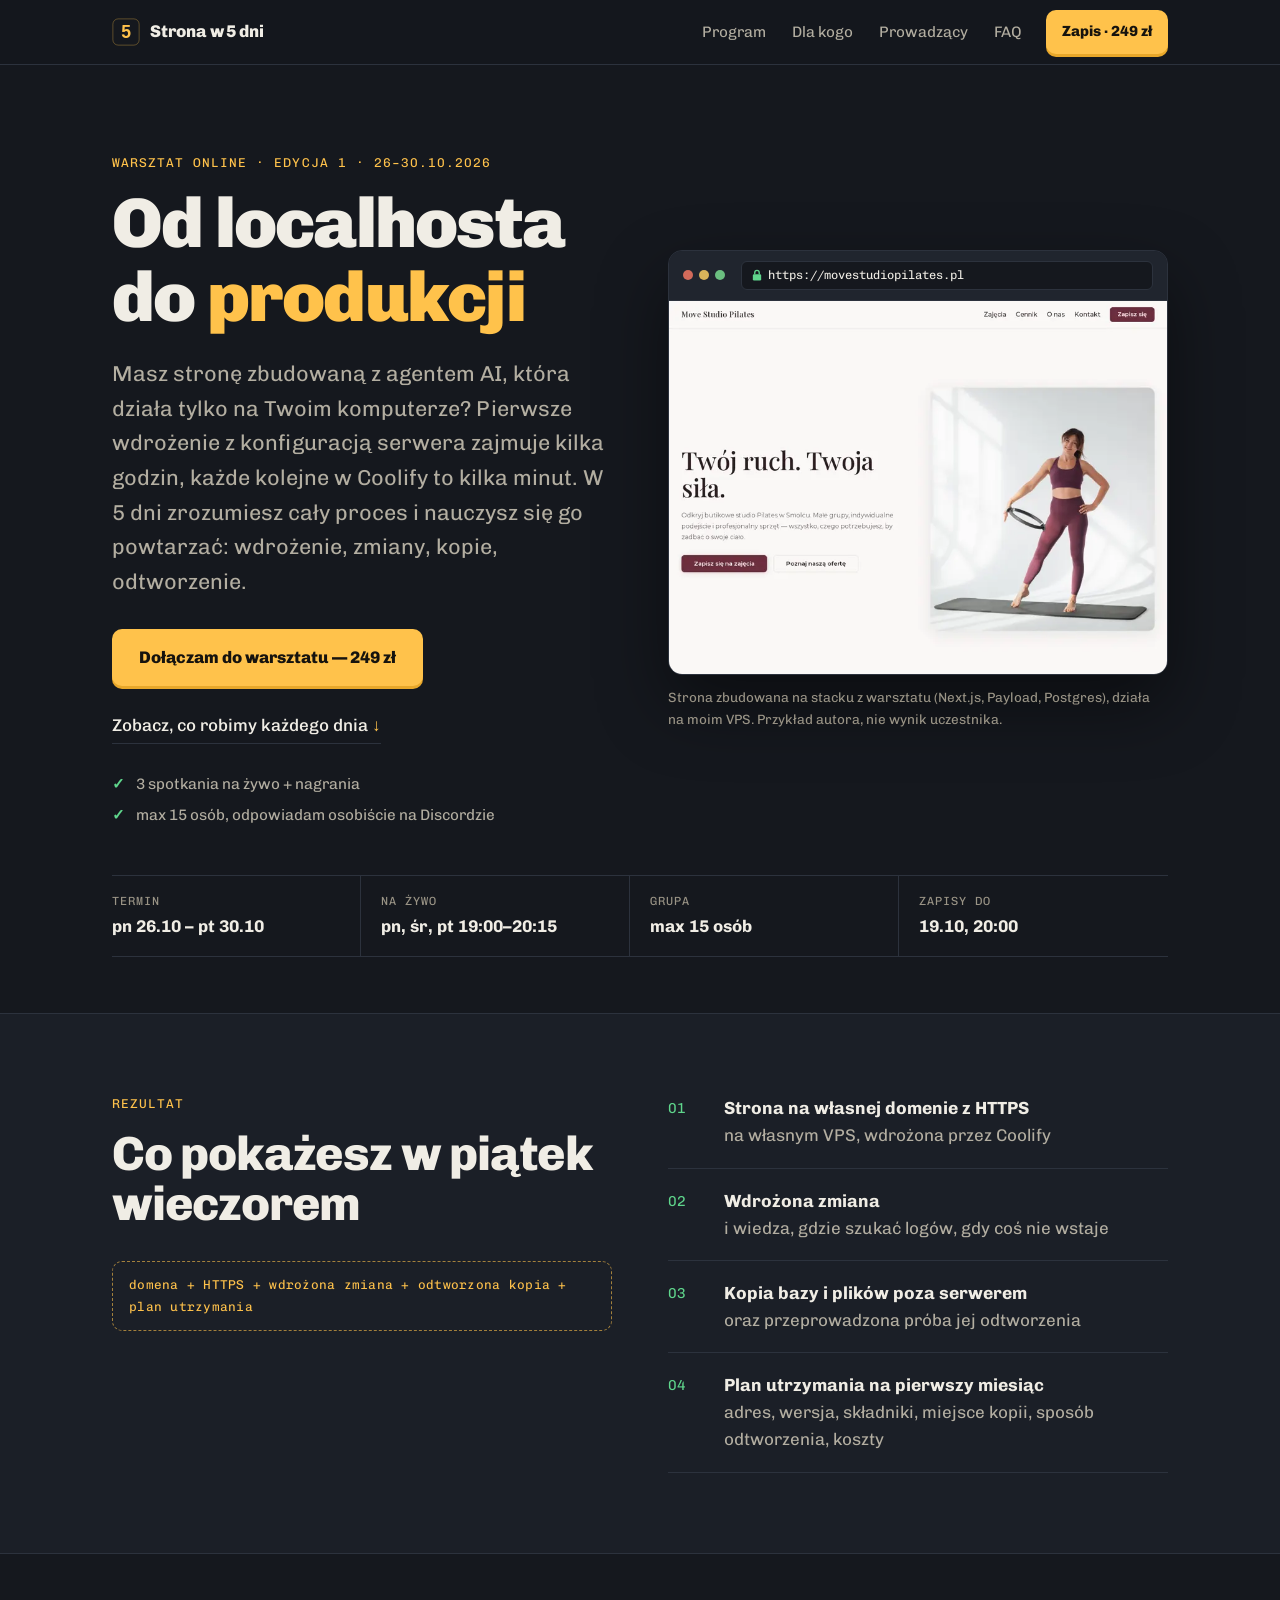
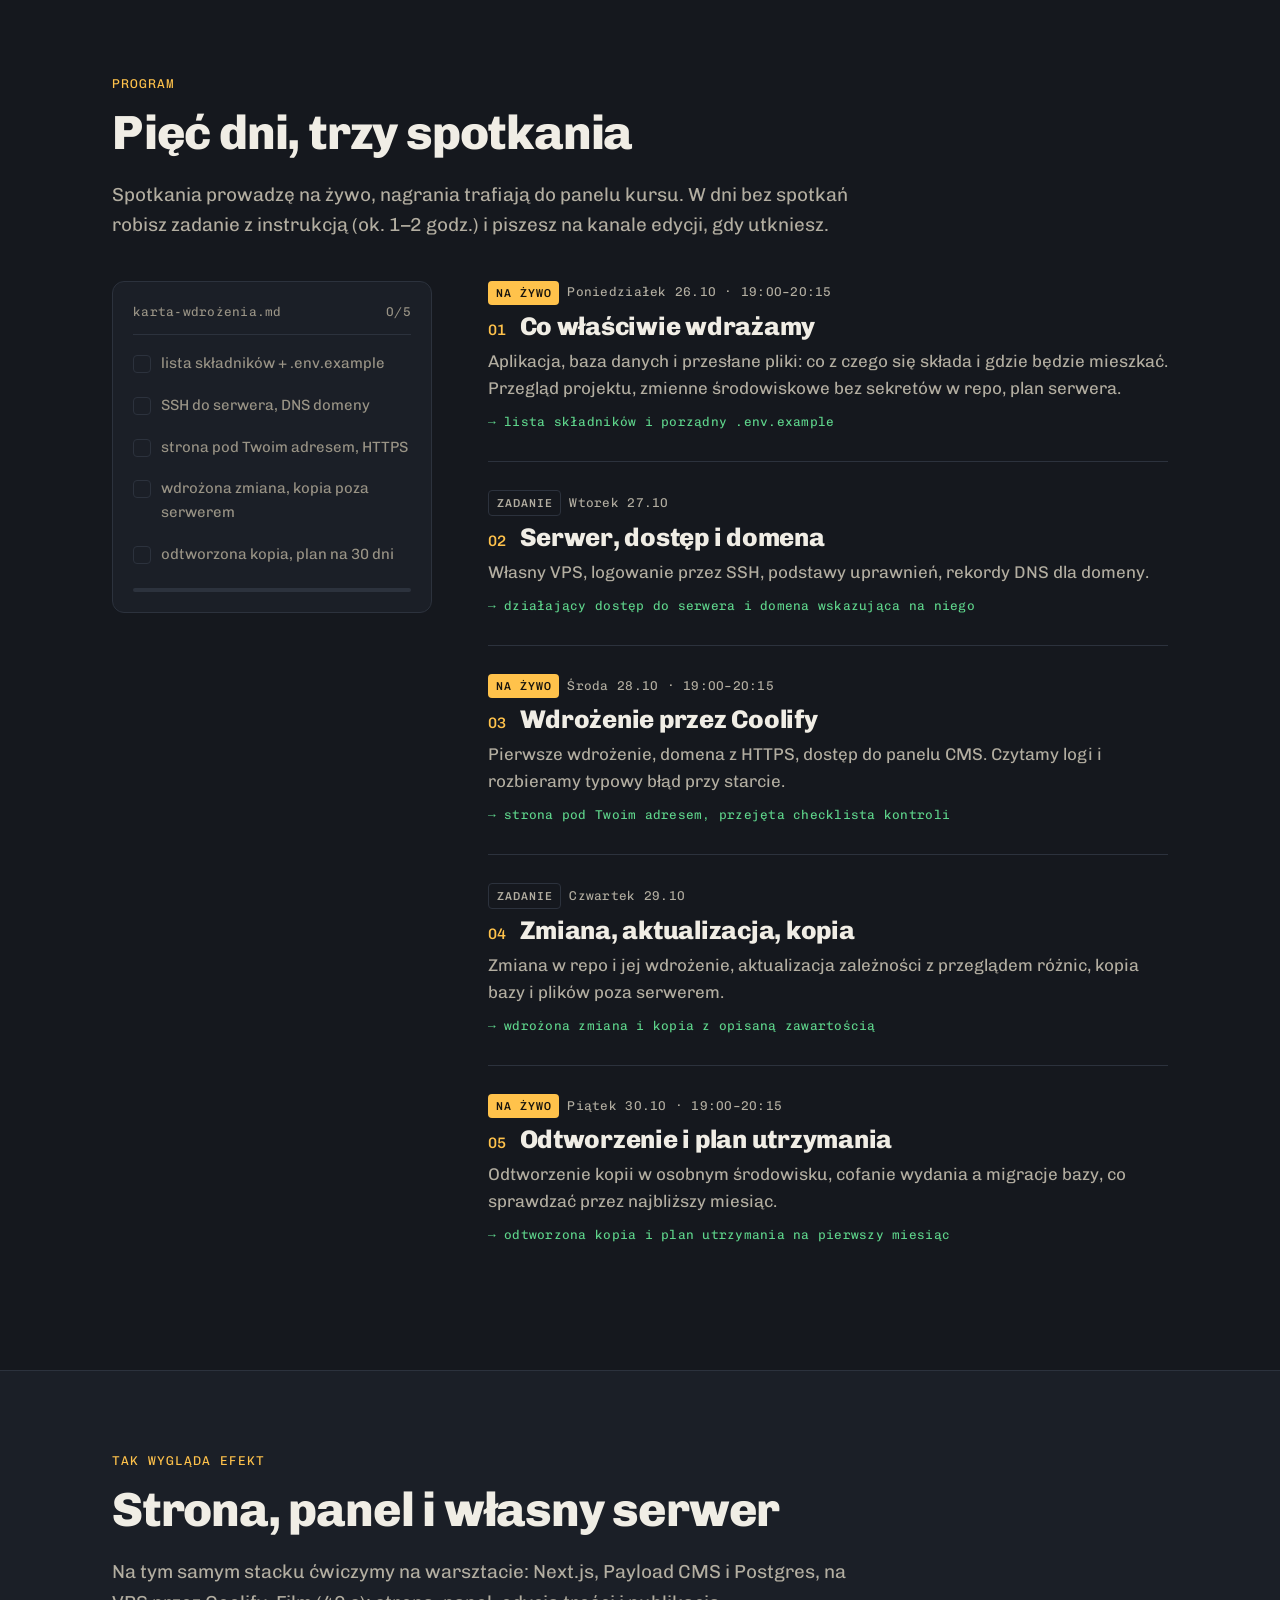
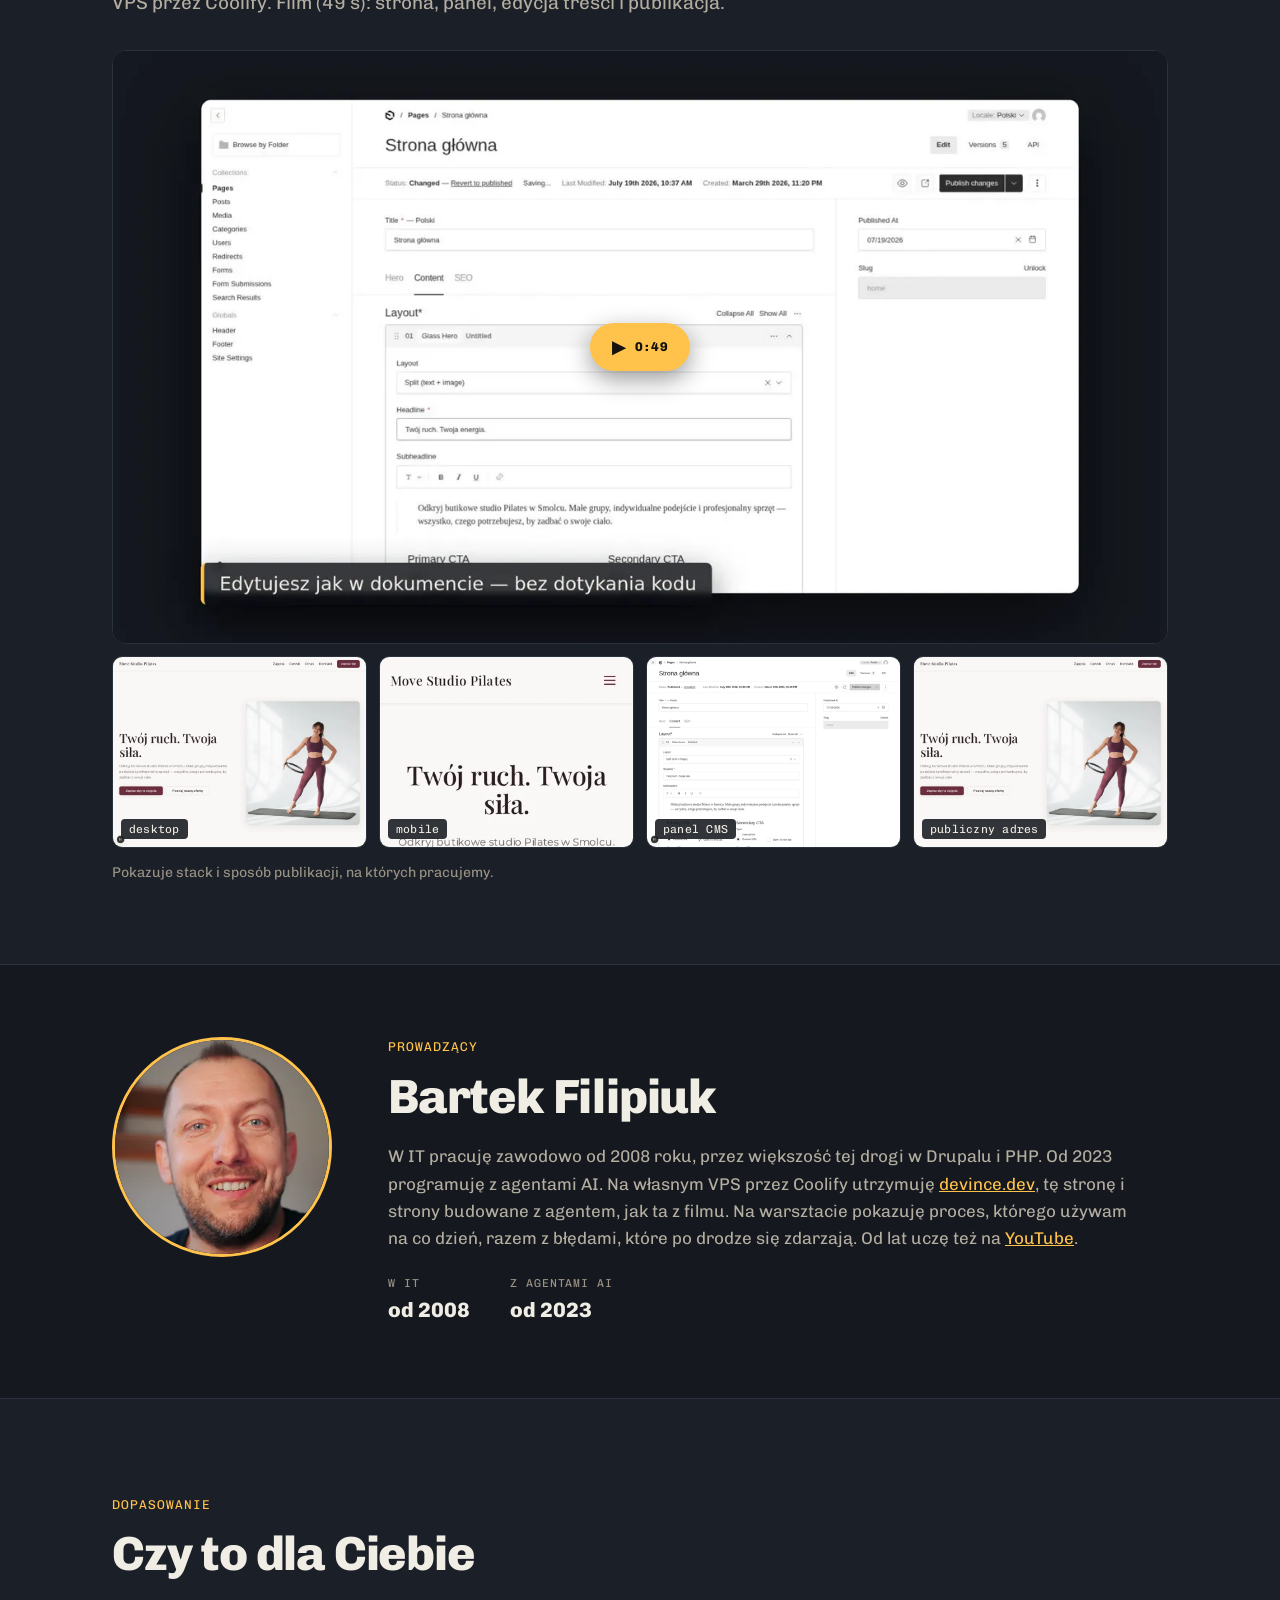
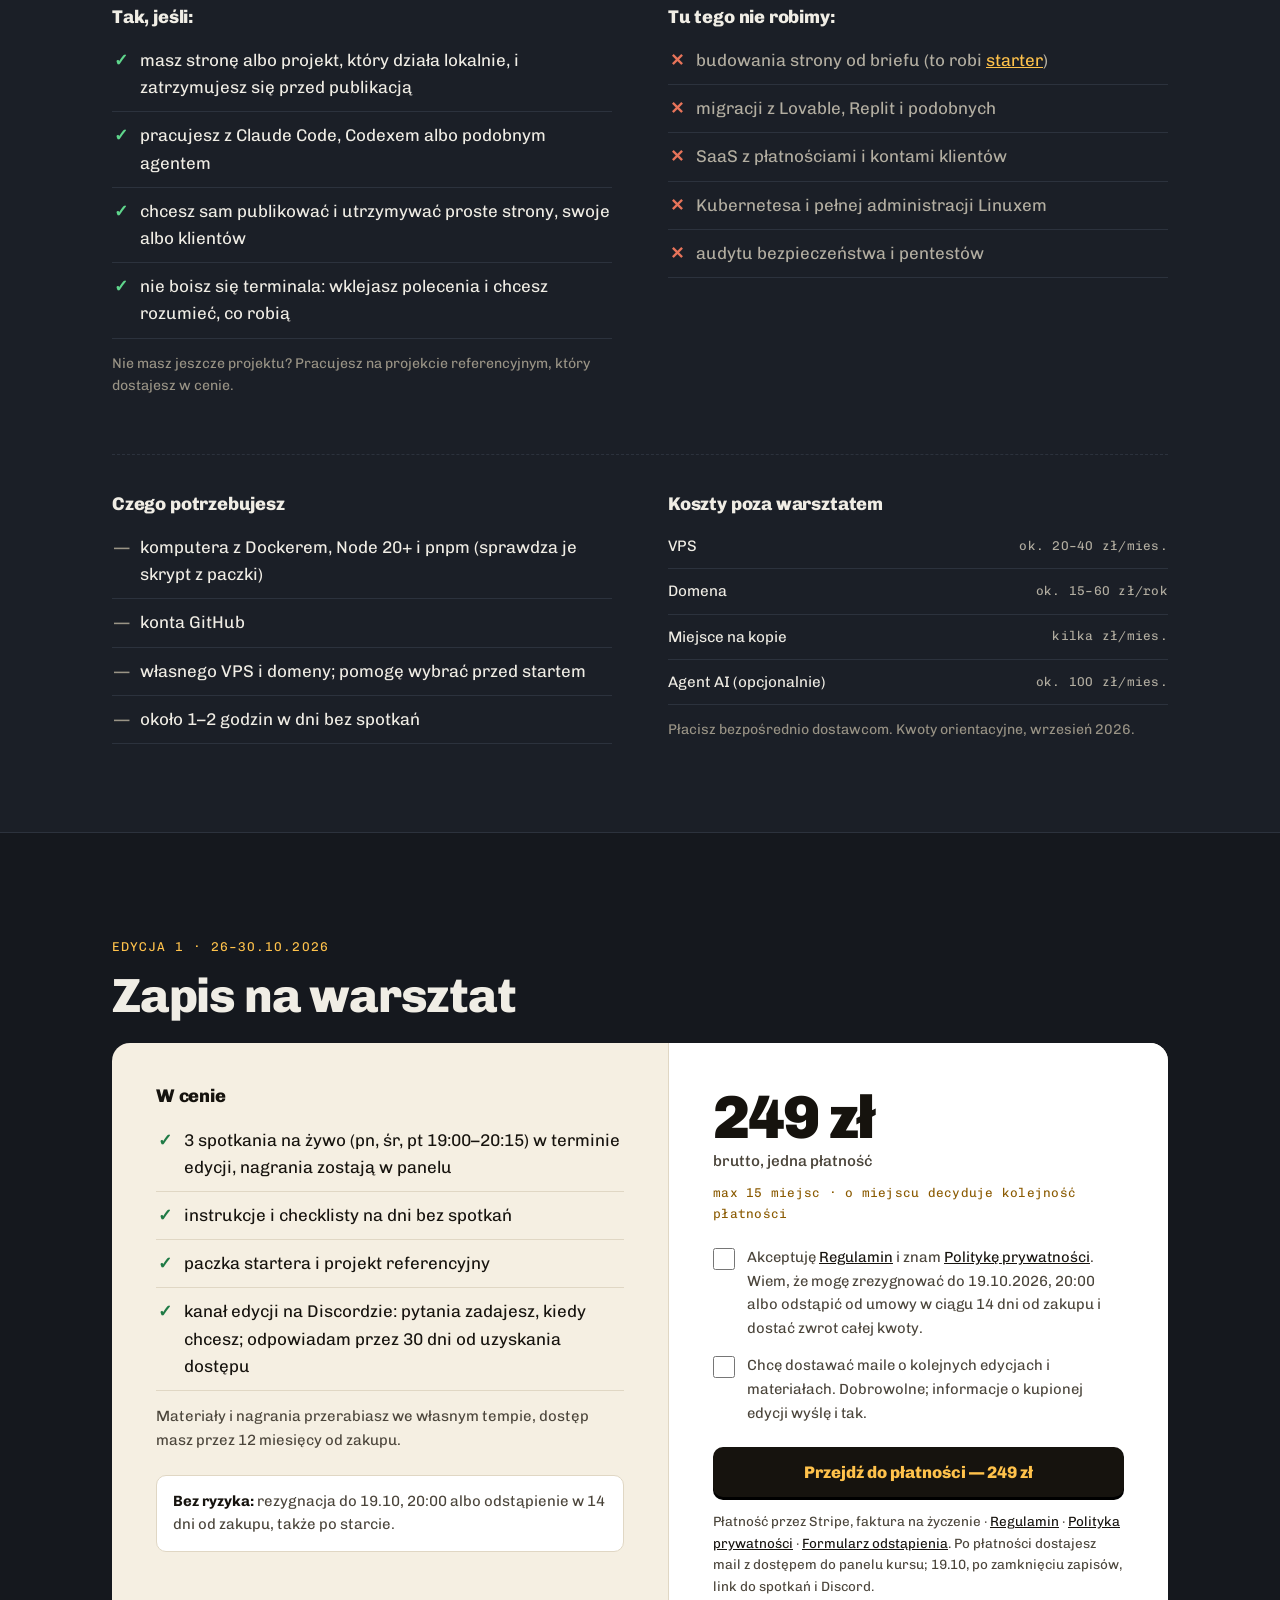
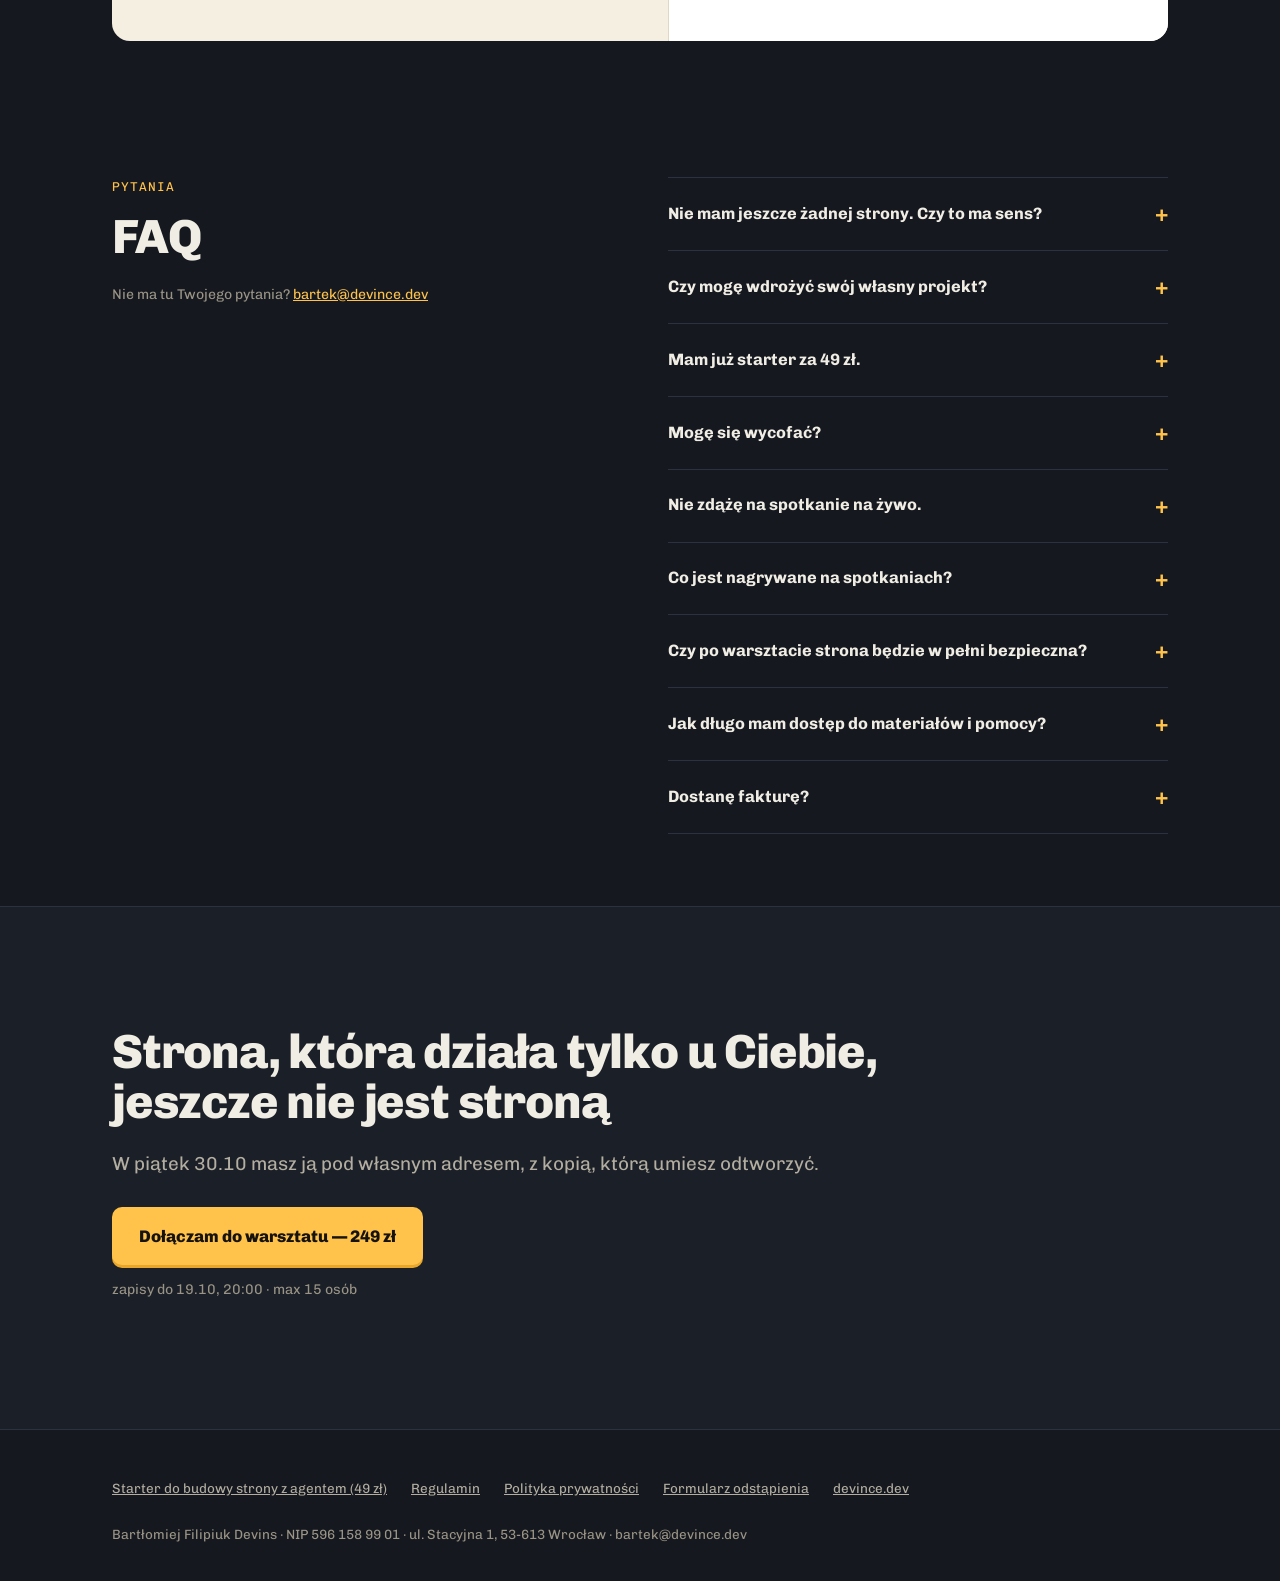
==== commit 6ff4de5a: "Teksty 28.09: hero, max 15 osób bez minimum, plan utrzymania, efekt, YouTube" ====
--- a/index.html
+++ b/index.html
@@ -4,7 +4,7 @@
 <meta charset="utf-8">
 <meta name="viewport" content="width=device-width, initial-scale=1">
 <title>Od localhosta do produkcji — warsztat 26–30.10.2026 | Strona w 5 dni</title>
-<meta name="description" content="Masz stronę zbudowaną z agentem AI, która działa lokalnie? W 5 dni wdrożysz ją na własny serwer: domena, HTTPS, aktualizacja i odtworzenie kopii zapasowej. Warsztat online 26–30.10.2026, grupa 6–8 osób, 249 zł.">
+<meta name="description" content="Masz stronę zbudowaną z agentem AI, która działa lokalnie? W 5 dni nauczysz się wdrażać ją na własny serwer: domena, HTTPS, aktualizacja i odtworzenie kopii zapasowej. Warsztat online 26–30.10.2026, max 15 osób, 249 zł.">
 <meta property="og:title" content="Od localhosta do produkcji — warsztat w 5 dni">
 <meta property="og:description" content="Wdrożenie strony na własny VPS: domena, HTTPS, aktualizacja, kopia zapasowa i jej odtworzenie. 26–30.10.2026, 3 spotkania na żywo, 249 zł.">
 <meta property="og:type" content="website">
@@ -41,15 +41,14 @@
     <div class="hero-copy">
       <p class="kicker mono">Warsztat online · edycja 1 · <span class="nw">26–30.10.2026</span></p>
       <h1>Od localhosta<br>do <span class="hl">produkcji</span></h1>
-      <p class="sub">Masz stronę zbudowaną z agentem AI, która działa tylko na Twoim komputerze? W 5 dni wdrożysz ją na własny serwer i będziesz umieć ją utrzymać.</p>
+      <p class="sub">Masz stronę zbudowaną z agentem AI, która działa tylko na Twoim komputerze? Pierwsze wdrożenie z konfiguracją serwera zajmuje kilka godzin, każde kolejne w Coolify to kilka minut. W 5 dni zrozumiesz cały proces i nauczysz się go powtarzać: wdrożenie, zmiany, kopie, odtworzenie.</p>
       <div class="cta-row">
         <a class="btn" href="#kup" data-umami-event="cta-hero">Dołączam do warsztatu — 249 zł</a>
         <a class="link-arrow" href="#program">Zobacz, co robimy każdego dnia</a>
       </div>
       <ul class="trust">
         <li>3 spotkania na żywo + nagrania</li>
-        <li>grupa 6–8 osób, odpowiadam osobiście</li>
-        <li>pełny zwrot, jeśli grupa się nie zbierze</li>
+        <li>max 15 osób, odpowiadam osobiście na Discordzie</li>
       </ul>
     </div>
 
@@ -69,7 +68,7 @@
     <dl class="facts">
       <div><dt>Termin</dt><dd>pn 26.10 – pt 30.10</dd></div>
       <div><dt>Na żywo</dt><dd>pn, śr, pt 19:00–20:15</dd></div>
-      <div><dt>Grupa</dt><dd>6–8 osób</dd></div>
+      <div><dt>Grupa</dt><dd>max 15 osób</dd></div>
       <div><dt>Zapisy do</dt><dd>19.10, 20:00 <span class="left" id="left" hidden></span></dd></div>
     </dl>
   </div>
@@ -81,13 +80,13 @@
     <div>
       <p class="kicker mono">Rezultat</p>
       <h2>Co pokażesz w piątek wieczorem</h2>
-      <p class="formula mono">domena + HTTPS + wdrożona zmiana + odtworzona kopia + karta utrzymania</p>
+      <p class="formula mono">domena + HTTPS + wdrożona zmiana + odtworzona kopia + plan utrzymania</p>
     </div>
     <ol class="deliver">
       <li><b>Strona na własnej domenie z HTTPS</b><span>na własnym VPS, wdrożona przez Coolify</span></li>
       <li><b>Wdrożona zmiana</b><span>i wiedza, gdzie szukać logów, gdy coś nie wstaje</span></li>
       <li><b>Kopia bazy i plików poza serwerem</b><span>oraz przeprowadzona próba jej odtworzenia</span></li>
-      <li><b>Karta utrzymania na 30 dni</b><span>adres, wersja, składniki, miejsce kopii, sposób odtworzenia, koszty</span></li>
+      <li><b>Plan utrzymania na pierwszy miesiąc</b><span>adres, wersja, składniki, miejsce kopii, sposób odtworzenia, koszty</span></li>
     </ol>
   </div>
 </section>
@@ -141,7 +140,7 @@
           <p class="when mono"><span class="tag">na żywo</span> Piątek 30.10 · 19:00–20:15</p>
           <h3><span class="no">05</span>Odtworzenie i plan utrzymania</h3>
           <p>Odtworzenie kopii w osobnym środowisku, cofanie wydania a migracje bazy, co sprawdzać przez najbliższy miesiąc.</p>
-          <p class="fx mono">→ odtworzona kopia i karta utrzymania na 30 dni</p>
+          <p class="fx mono">→ odtworzona kopia i plan utrzymania na pierwszy miesiąc</p>
         </li>
       </ol>
     </div>
@@ -151,7 +150,7 @@
 <!-- 4. DOWÓD: film + zrzuty, film ładowany dopiero na klik -->
 <section id="dowod" class="band">
   <div class="wrap">
-    <p class="kicker mono">Tak wygląda meta</p>
+    <p class="kicker mono">Tak wygląda efekt</p>
     <h2>Strona, panel i własny serwer</h2>
     <p class="lead">Na tym samym stacku ćwiczymy na warsztacie: Next.js, Payload CMS i Postgres, na VPS przez Coolify. Film (49 s): strona, panel, edycja treści i publikacja.</p>
     <div class="video-box">
@@ -166,7 +165,7 @@
       <button class="shot-btn" type="button" data-full="media/screen-cms-full.webp" aria-label="Powiększ: panel Payload CMS"><img src="media/screen-cms.webp" width="800" height="600" alt="" loading="lazy"><span class="mono">panel CMS</span></button>
       <button class="shot-btn" type="button" data-full="media/screen-live-full.webp" aria-label="Powiększ: strona na publicznym adresie"><img src="media/screen-live.webp" width="800" height="600" alt="" loading="lazy"><span class="mono">publiczny adres</span></button>
     </div>
-    <p class="caption">Przykład autora, nie wynik uczestnika. Pokazuje stack i sposób publikacji, na których pracujemy.</p>
+    <p class="caption">Pokazuje stack i sposób publikacji, na których pracujemy.</p>
   </div>
 </section>
 
@@ -177,7 +176,7 @@
     <div>
       <p class="kicker mono">Prowadzący</p>
       <h2>Bartek Filipiuk</h2>
-      <p class="host-bio">W IT pracuję zawodowo od 2008 roku, przez większość tej drogi w Drupalu i PHP. Od 2023 programuję z agentami AI. Na własnym VPS przez Coolify utrzymuję <a href="https://devince.dev">devince.dev</a>, tę stronę i strony budowane z agentem, jak ta z filmu. Na warsztacie pokazuję proces, którego używam na co dzień, razem z błędami, które po drodze się zdarzają. Od lat uczę też na <a href="https://www.youtube.com/@bartfilipiuk">YouTube</a>.</p>
+      <p class="host-bio">W IT pracuję zawodowo od 2008 roku, przez większość tej drogi w Drupalu i PHP. Od 2023 programuję z agentami AI. Na własnym VPS przez Coolify utrzymuję <a href="https://devince.dev">devince.dev</a>, tę stronę i strony budowane z agentem, jak ta z filmu. Na warsztacie pokazuję proces, którego używam na co dzień, razem z błędami, które po drodze się zdarzają. Od lat uczę też na <a href="https://www.youtube.com/@bartfilipiuk" target="_blank" rel="noopener">YouTube</a>.</p>
       <dl class="host-facts">
         <div><dt class="mono">w IT</dt><dd>od 2008</dd></div>
         <div><dt class="mono">z agentami AI</dt><dd>od 2023</dd></div>
@@ -198,7 +197,7 @@
           <li>masz stronę albo projekt, który działa lokalnie, i zatrzymujesz się przed publikacją</li>
           <li>pracujesz z Claude Code, Codexem albo podobnym agentem</li>
           <li>chcesz sam publikować i utrzymywać proste strony, swoje albo klientów</li>
-          <li>wykonasz polecenia w terminalu, gdy ktoś wyjaśni, co robią</li>
+          <li>nie boisz się terminala: wklejasz polecenia i chcesz rozumieć, co robią</li>
         </ul>
         <p class="caption">Nie masz jeszcze projektu? Pracujesz na projekcie referencyjnym, który dostajesz w cenie.</p>
       </div>
@@ -253,14 +252,14 @@
           <li>kanał edycji na Discordzie: pytania zadajesz, kiedy chcesz; odpowiadam przez 30 dni od uzyskania dostępu</li>
         </ul>
         <p class="access">Materiały i nagrania przerabiasz we własnym tempie, dostęp masz przez 12 miesięcy od zakupu.</p>
-        <p class="guarantee"><b>Bez ryzyka:</b> rezygnacja do 19.10, 20:00 albo odstąpienie w 14 dni od zakupu, także po starcie. Mniej niż 6 osób = pełny zwrot 249 zł.</p>
+        <p class="guarantee"><b>Bez ryzyka:</b> rezygnacja do 19.10, 20:00 albo odstąpienie w 14 dni od zakupu, także po starcie.</p>
       </div>
 
       <form class="checkout" method="POST" action="https://courses.devince.dev/api/courses/checkout">
         <input type="hidden" name="slug" value="od-localhosta-do-produkcji">
         <input type="hidden" name="locale" value="pl">
         <p class="big-price">249 zł <small>brutto, jedna płatność</small></p>
-        <p class="seats mono">6–8 miejsc · o miejscu decyduje kolejność płatności</p>
+        <p class="seats mono">max 15 miejsc · o miejscu decyduje kolejność płatności</p>
         <label class="consent">
           <input type="checkbox" name="consent" required>
           <span>Akceptuję <a href="regulamin.html#warsztat">Regulamin</a> i znam <a href="polityka-prywatnosci.html">Politykę prywatności</a>. Wiem, że mogę zrezygnować do 19.10.2026, 20:00 albo odstąpić od umowy w ciągu 14 dni od zakupu i dostać zwrot całej kwoty.</span>
@@ -270,7 +269,7 @@
           <span>Chcę dostawać maile o kolejnych edycjach i materiałach. Dobrowolne; informacje o kupionej edycji wyślę i tak.</span>
         </label>
         <button class="btn btn-block" type="submit" data-umami-event="cta-checkout">Przejdź do płatności — 249 zł</button>
-        <p class="note">Płatność przez Stripe, faktura na życzenie · <a href="regulamin.html#warsztat">Regulamin</a> · <a href="polityka-prywatnosci.html">Polityka prywatności</a> · <a href="formularz-odstapienia.html">Formularz odstąpienia</a>. Po płatności dostajesz mail z dostępem do panelu kursu; 19.10, po potwierdzeniu edycji, link do spotkań i Discord.</p>
+        <p class="note">Płatność przez Stripe, faktura na życzenie · <a href="regulamin.html#warsztat">Regulamin</a> · <a href="polityka-prywatnosci.html">Polityka prywatności</a> · <a href="formularz-odstapienia.html">Formularz odstąpienia</a>. Po płatności dostajesz mail z dostępem do panelu kursu; 19.10, po zamknięciu zapisów, link do spotkań i Discord.</p>
       </form>
     </div>
   </div>
@@ -285,10 +284,9 @@
       <p class="caption">Nie ma tu Twojego pytania? <a href="mailto:bartek@devince.dev">bartek@devince.dev</a></p>
     </div>
     <div>
-      <details><summary>Nie mam jeszcze żadnej strony. Czy to ma sens?</summary><p>Tak, jeśli chcesz nauczyć się publikacji i utrzymania. Pracujesz wtedy na projekcie referencyjnym (strona z CMS na starterze), który dostajesz w cenie. Jeśli najpierw chcesz zbudować stronę od briefu z agentem, zacznij od <a href="starter/">startera za 49 zł</a>; jeśli potem kupisz warsztat, zwrócę Ci te 49 zł po potwierdzeniu edycji 19.10.</p></details>
+      <details><summary>Nie mam jeszcze żadnej strony. Czy to ma sens?</summary><p>Tak, jeśli chcesz nauczyć się publikacji i utrzymania. Pracujesz wtedy na projekcie referencyjnym (strona z CMS na starterze), który dostajesz w cenie. Jeśli najpierw chcesz zbudować stronę od briefu z agentem, zacznij od <a href="starter/">startera za 49 zł</a>; jeśli potem kupisz warsztat, zwrócę Ci te 49 zł po zamknięciu zapisów 19.10.</p></details>
       <details><summary>Czy mogę wdrożyć swój własny projekt?</summary><p>Tak, jeśli pasuje do ścieżki: buduje się lokalnie, masz jego źródła i zrozumiałe zależności, najlepiej Next.js z bazą Postgres. Napisz przed zakupem na bartek@devince.dev, jaki to stack. Jeśli po drodze coś nie zagra, kończysz ćwiczenie na projekcie referencyjnym, a grupa nie czeka.</p></details>
-      <details><summary>Mam już starter za 49 zł.</summary><p>Po zakupie warsztatu napisz na <a href="mailto:bartek@devince.dev">bartek@devince.dev</a>; zwrócę 49 zł po potwierdzeniu edycji 19.10.</p></details>
-      <details><summary>Co jeśli grupa się nie zbierze?</summary><p>Warsztat rusza przy minimum 6 osobach. Decyzję wysyłam mailem 19.10.2026 wieczorem. Jeśli grupa się nie zbierze, edycja się nie odbywa, a 249 zł wraca w całości tą samą metodą płatności, najpóźniej w 14 dni.</p></details>
+      <details><summary>Mam już starter za 49 zł.</summary><p>Po zakupie warsztatu napisz na <a href="mailto:bartek@devince.dev">bartek@devince.dev</a>; zwrócę 49 zł po zamknięciu zapisów 19.10.</p></details>
       <details><summary>Mogę się wycofać?</summary><p>Tak. Do zamknięcia zapisów, czyli do 19.10.2026 do 20:00, możesz zrezygnować bez podania przyczyny, a niezależnie od tego przez 14 dni od zakupu przysługuje Ci prawo odstąpienia, także gdy warsztat już się zaczął. W obu przypadkach zwracam całą kwotę. Wystarczy mail albo <a href="formularz-odstapienia.html">formularz odstąpienia</a>.</p></details>
       <details><summary>Nie zdążę na spotkanie na żywo.</summary><p>Nagranie każdego spotkania trafia do panelu kursu po spotkaniu. Pytania możesz zostawić na kanale edycji przed spotkaniem albo po nim.</p></details>
       <details><summary>Co jest nagrywane na spotkaniach?</summary><p>Nagrywam tylko mój ekran i mój głos. Jeśli zadasz pytanie na głos, Twój głos może trafić na nagranie; kamer nie nagrywam. Nagrania są dostępne tylko dla uczestników edycji. Szczegóły: <a href="regulamin.html#nagrania-i-wizerunek">Regulamin</a>.</p></details>
@@ -305,7 +303,7 @@
     <h2>Strona, która działa tylko u Ciebie, jeszcze nie jest stroną</h2>
     <p class="lead">W piątek 30.10 masz ją pod własnym adresem, z kopią, którą umiesz odtworzyć.</p>
     <a class="btn" href="#kup" data-umami-event="cta-final">Dołączam do warsztatu — 249 zł</a>
-    <p class="caption">zapisy do 19.10, 20:00 · 6–8 osób · pełny zwrot, jeśli grupa się nie zbierze</p>
+    <p class="caption">zapisy do 19.10, 20:00 · max 15 osób</p>
   </div>
 </section>
 
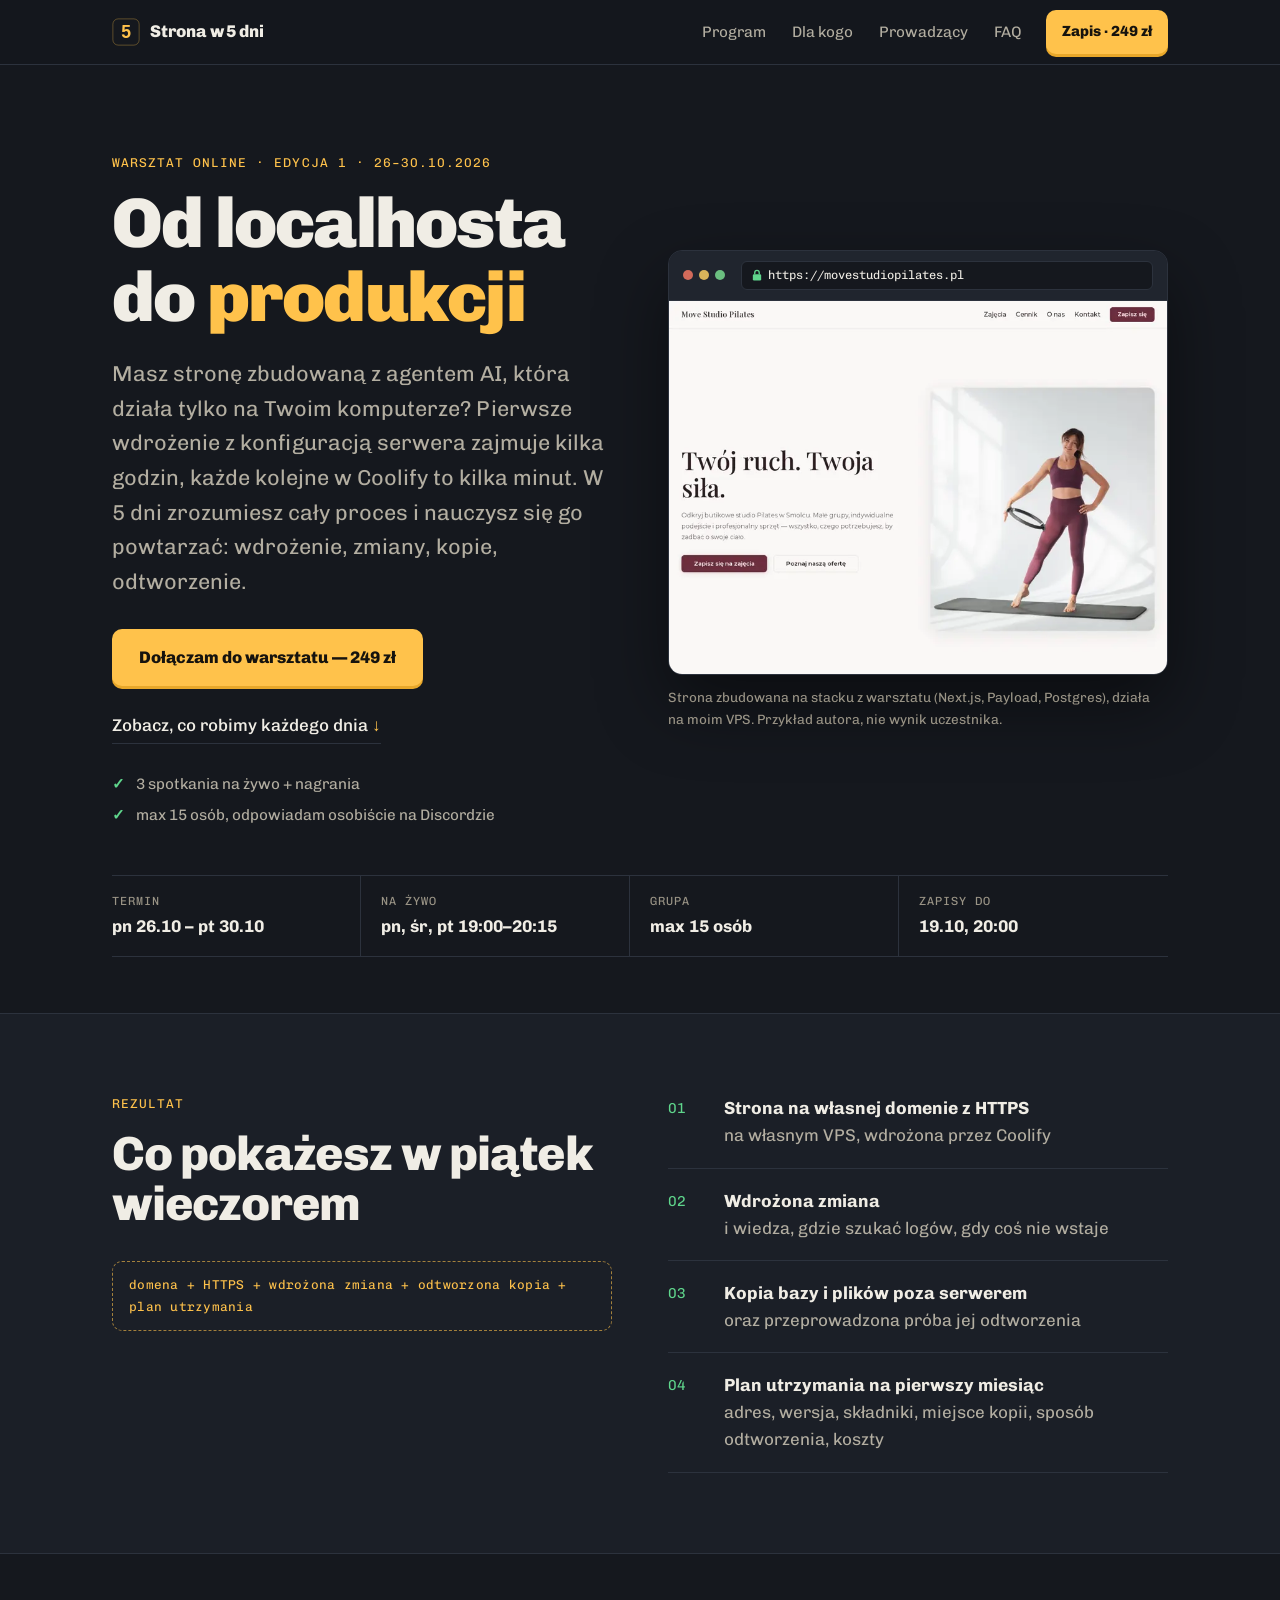
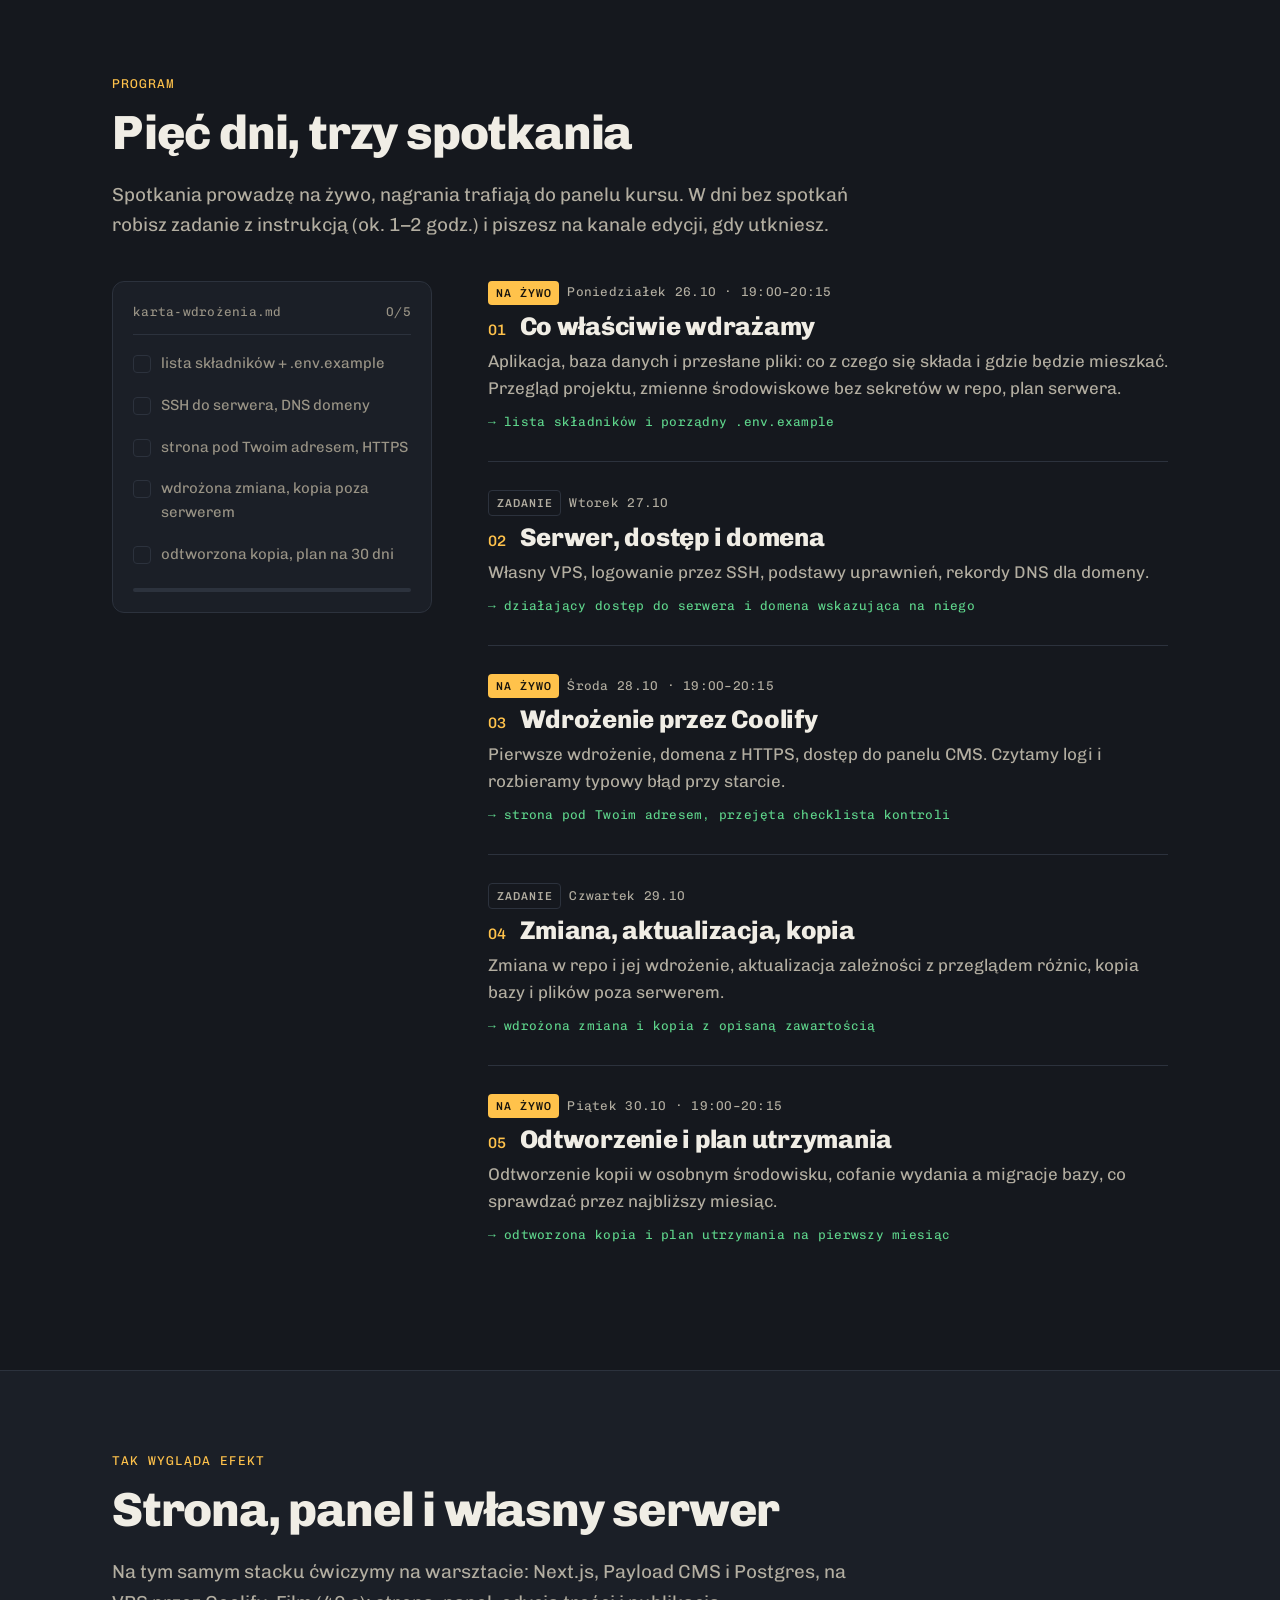
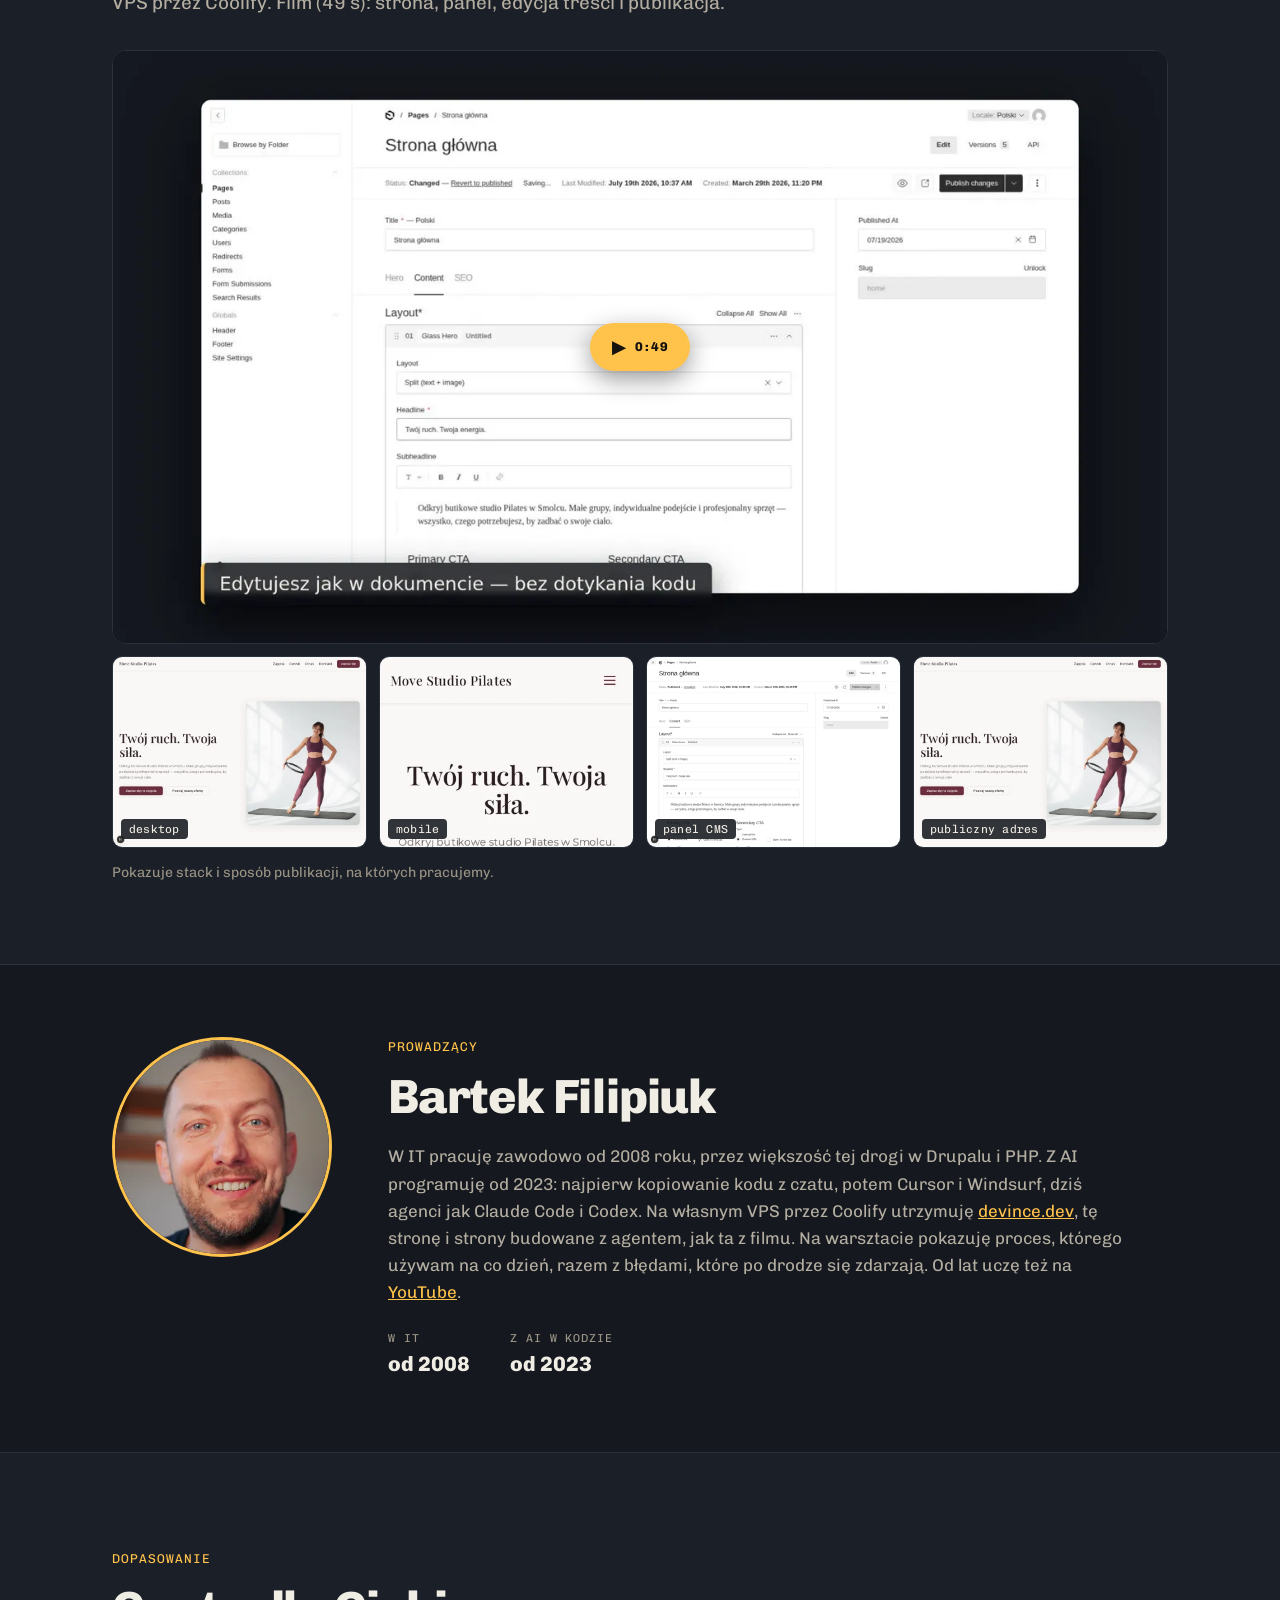
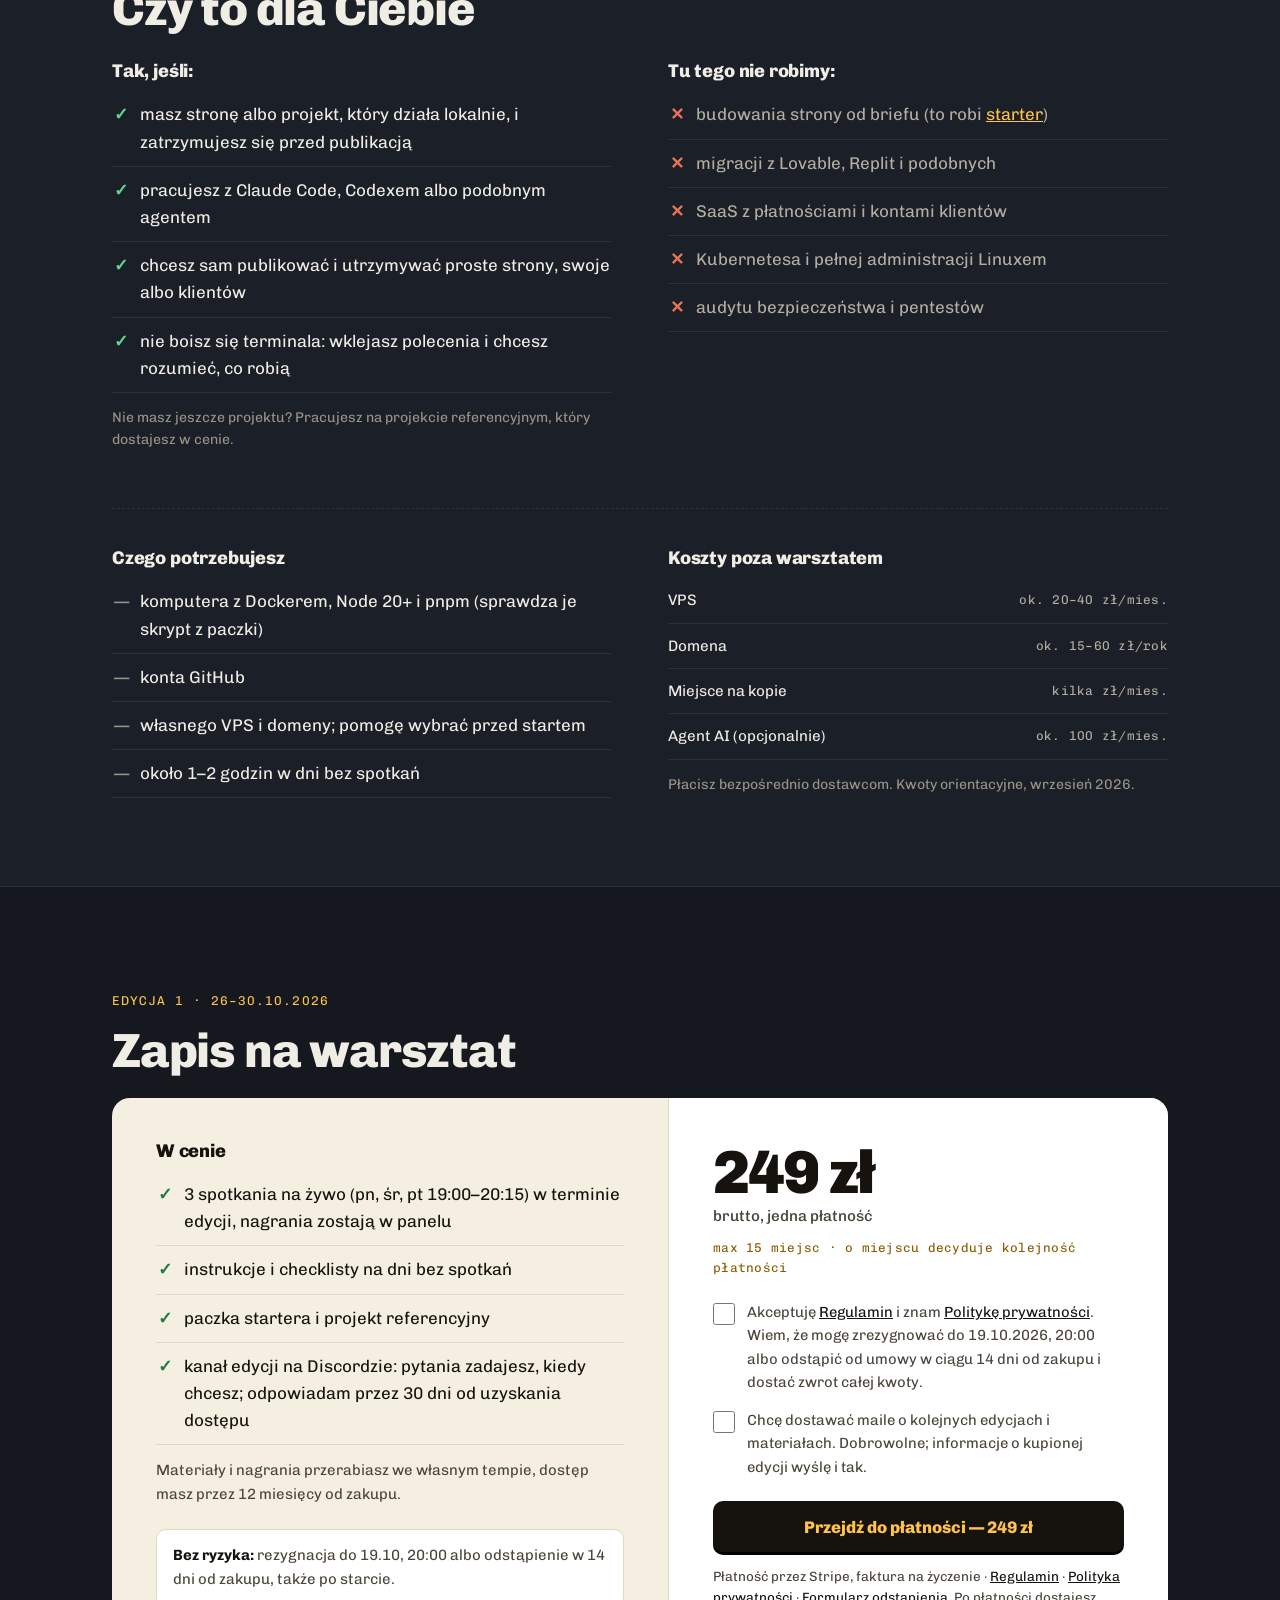
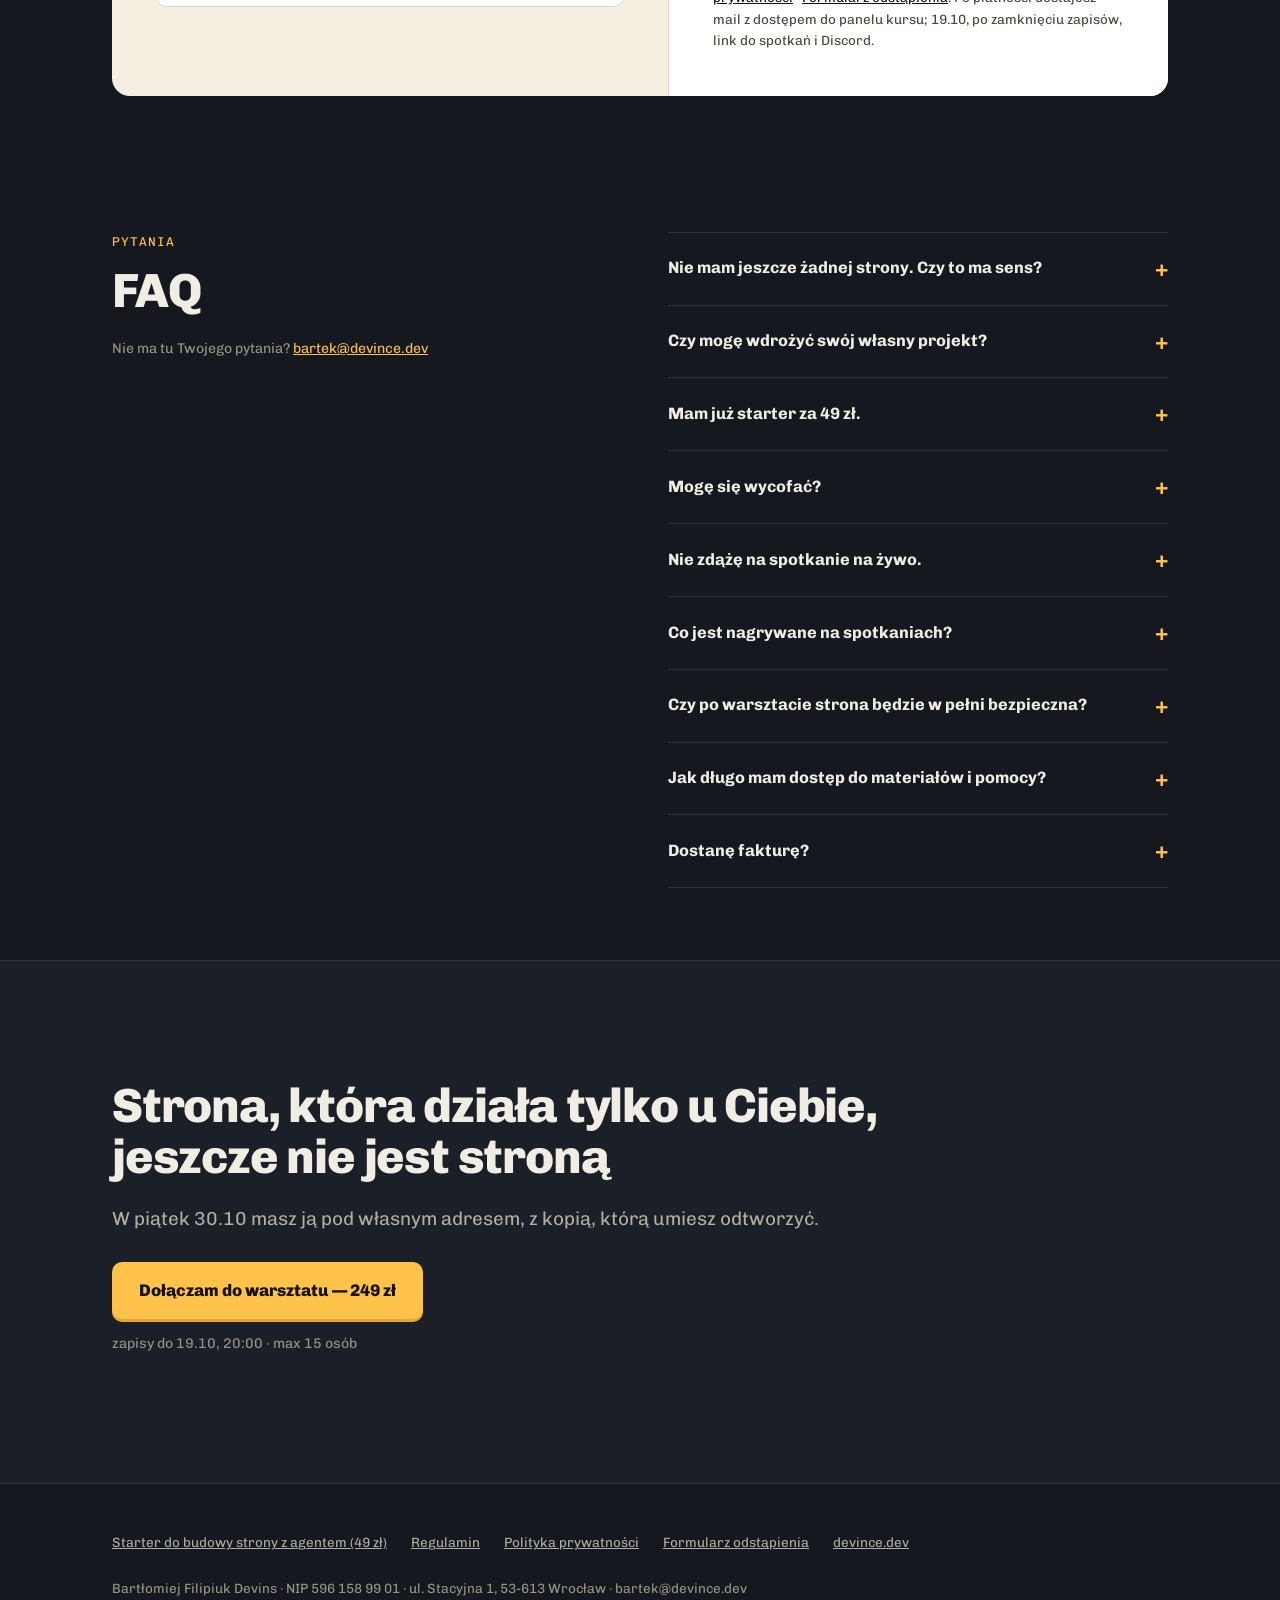
==== commit f433fb69: "Host bio: AI since 2023 (chat, then Cursor/Windsurf, now agents)" ====
--- a/index.html
+++ b/index.html
@@ -176,10 +176,10 @@
     <div>
       <p class="kicker mono">Prowadzący</p>
       <h2>Bartek Filipiuk</h2>
-      <p class="host-bio">W IT pracuję zawodowo od 2008 roku, przez większość tej drogi w Drupalu i PHP. Od 2023 programuję z agentami AI. Na własnym VPS przez Coolify utrzymuję <a href="https://devince.dev">devince.dev</a>, tę stronę i strony budowane z agentem, jak ta z filmu. Na warsztacie pokazuję proces, którego używam na co dzień, razem z błędami, które po drodze się zdarzają. Od lat uczę też na <a href="https://www.youtube.com/@bartfilipiuk" target="_blank" rel="noopener">YouTube</a>.</p>
+      <p class="host-bio">W IT pracuję zawodowo od 2008 roku, przez większość tej drogi w Drupalu i PHP. Z AI programuję od 2023: najpierw kopiowanie kodu z czatu, potem Cursor i Windsurf, dziś agenci jak Claude Code i Codex. Na własnym VPS przez Coolify utrzymuję <a href="https://devince.dev">devince.dev</a>, tę stronę i strony budowane z agentem, jak ta z filmu. Na warsztacie pokazuję proces, którego używam na co dzień, razem z błędami, które po drodze się zdarzają. Od lat uczę też na <a href="https://www.youtube.com/@bartfilipiuk" target="_blank" rel="noopener">YouTube</a>.</p>
       <dl class="host-facts">
         <div><dt class="mono">w IT</dt><dd>od 2008</dd></div>
-        <div><dt class="mono">z agentami AI</dt><dd>od 2023</dd></div>
+        <div><dt class="mono">z AI w kodzie</dt><dd>od 2023</dd></div>
       </dl>
     </div>
   </div>
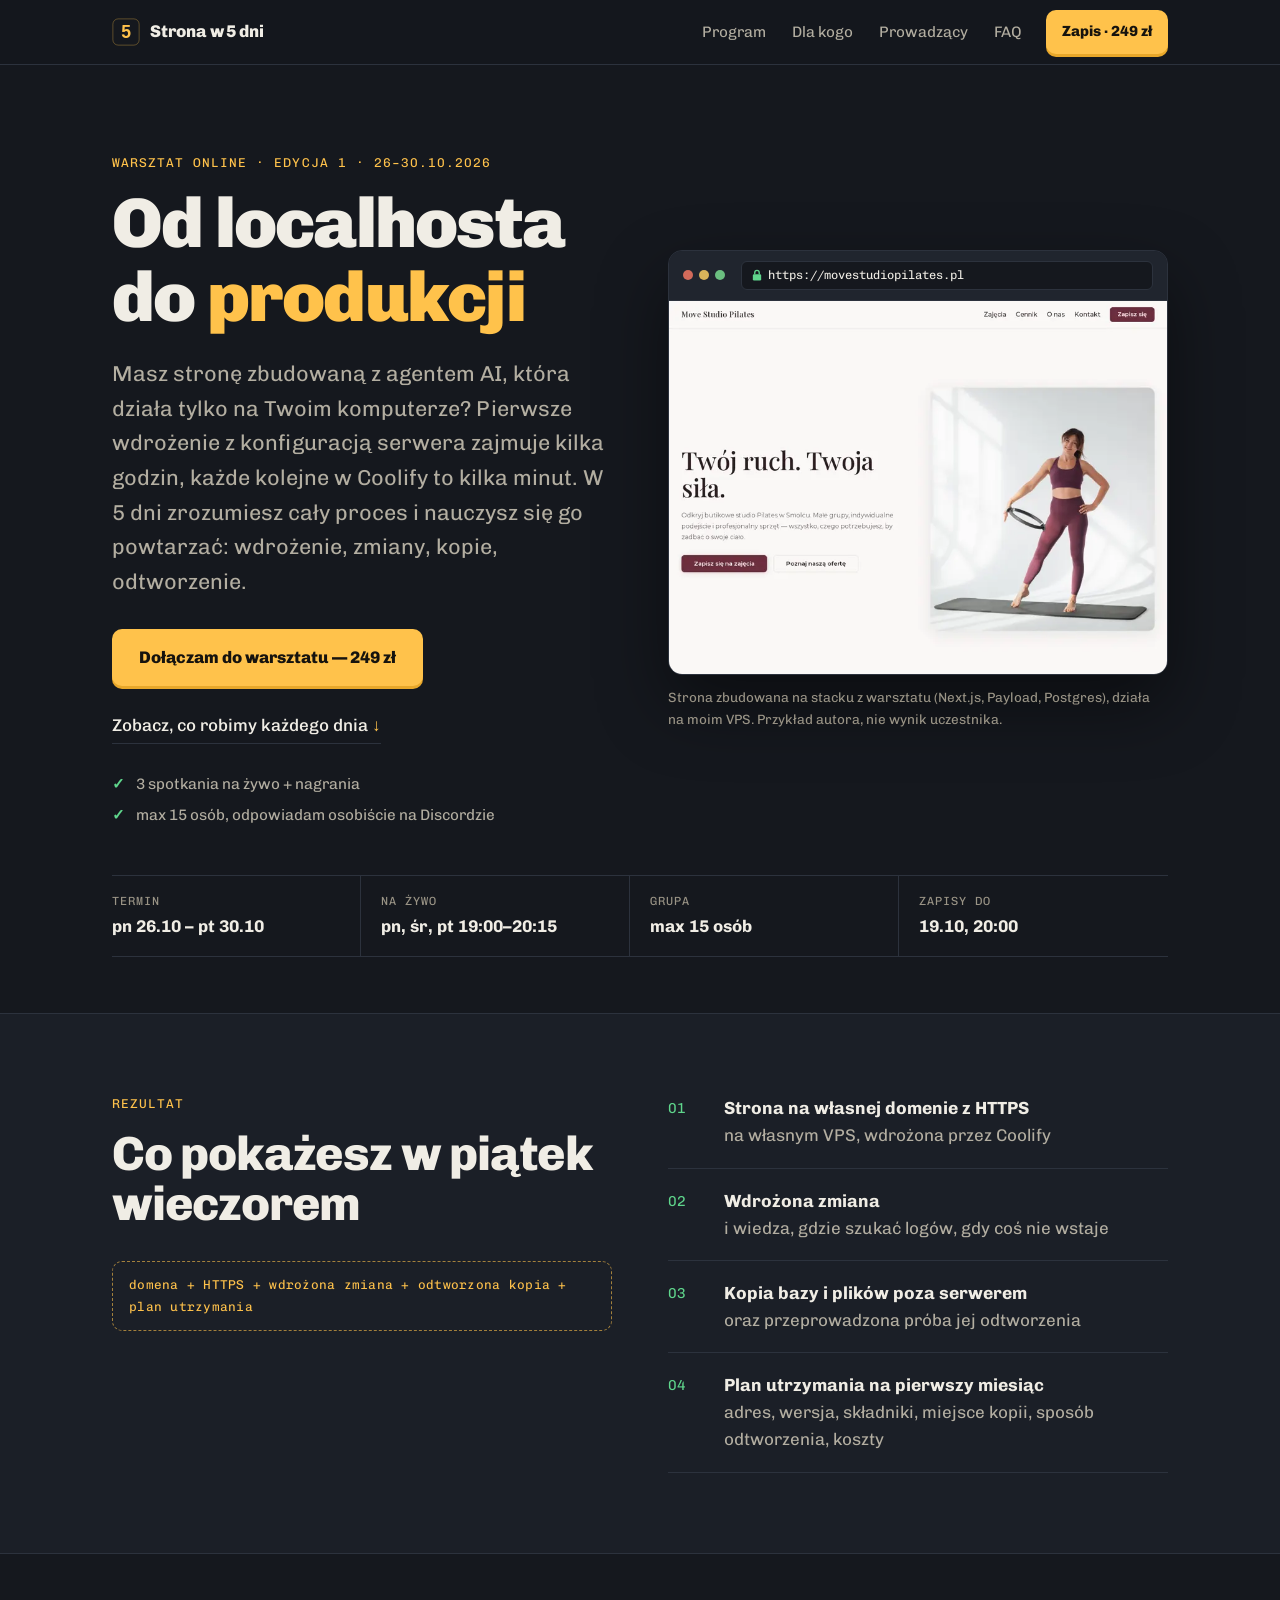
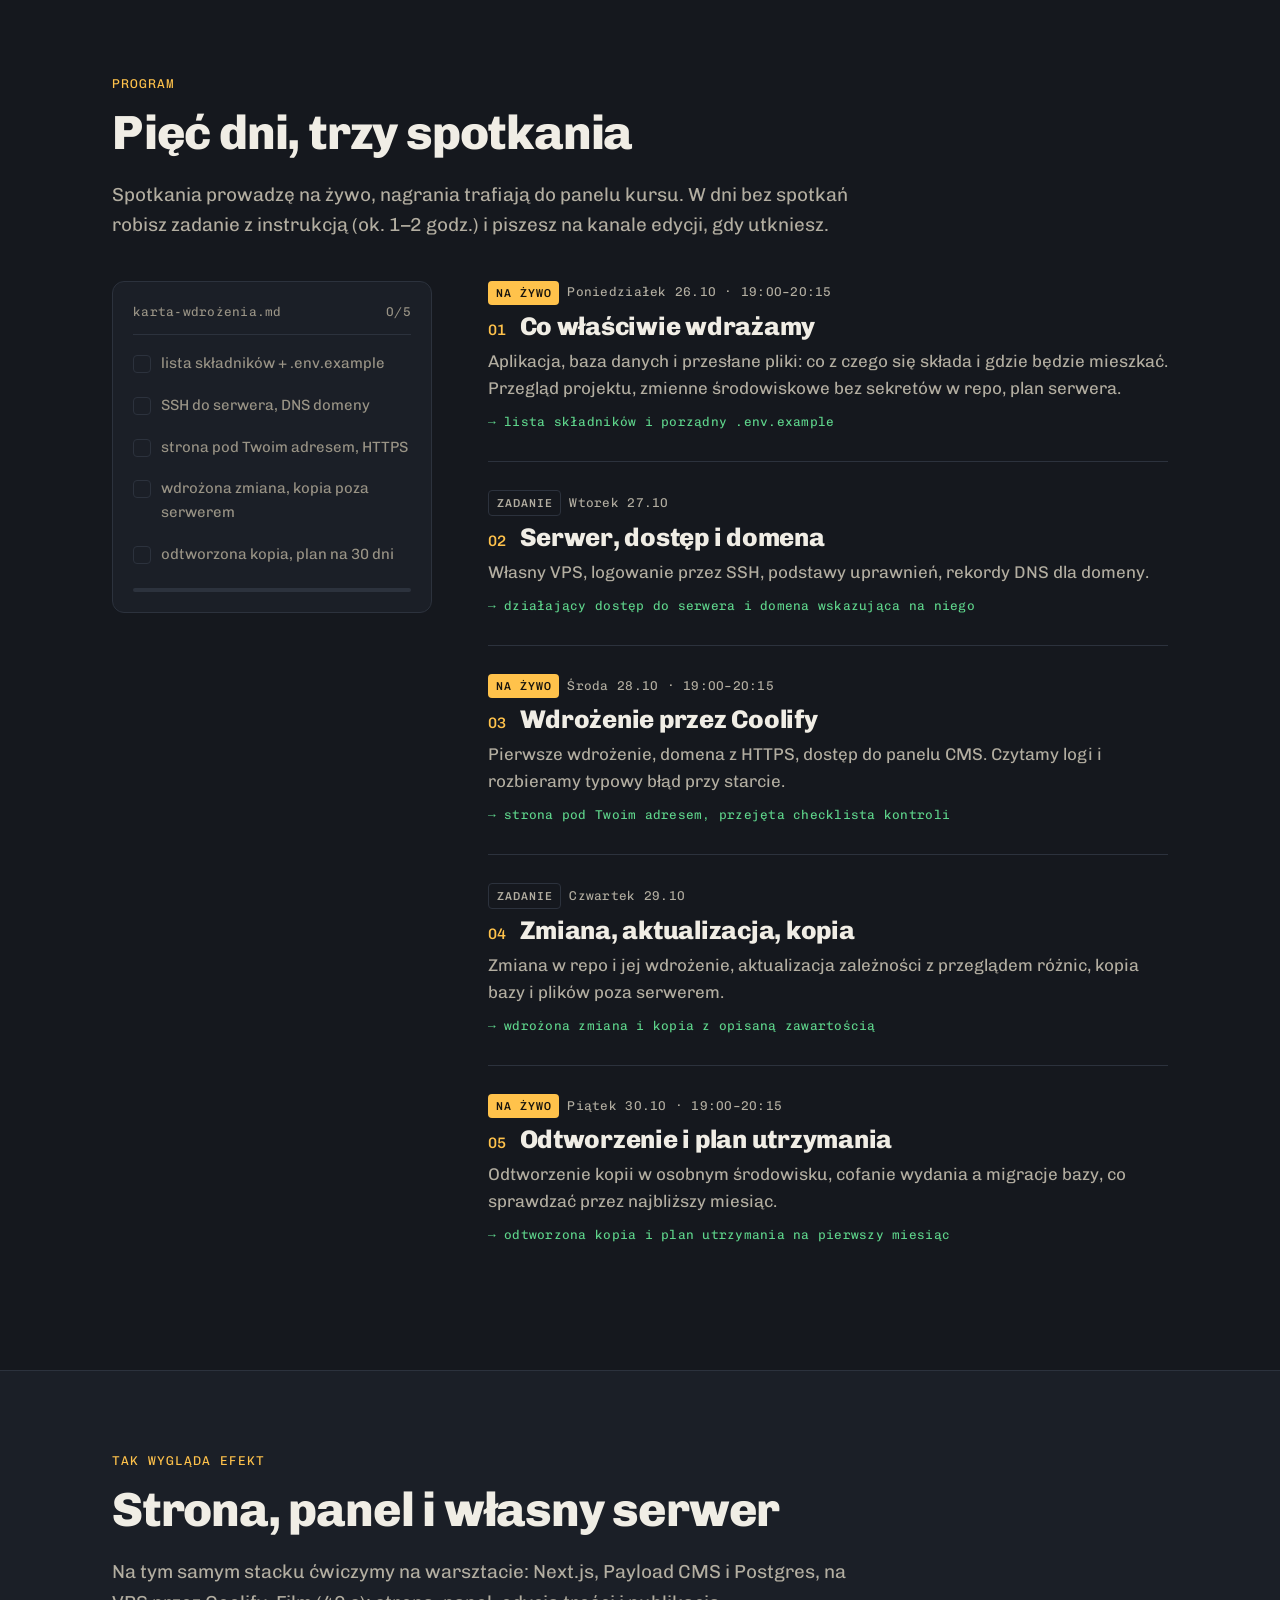
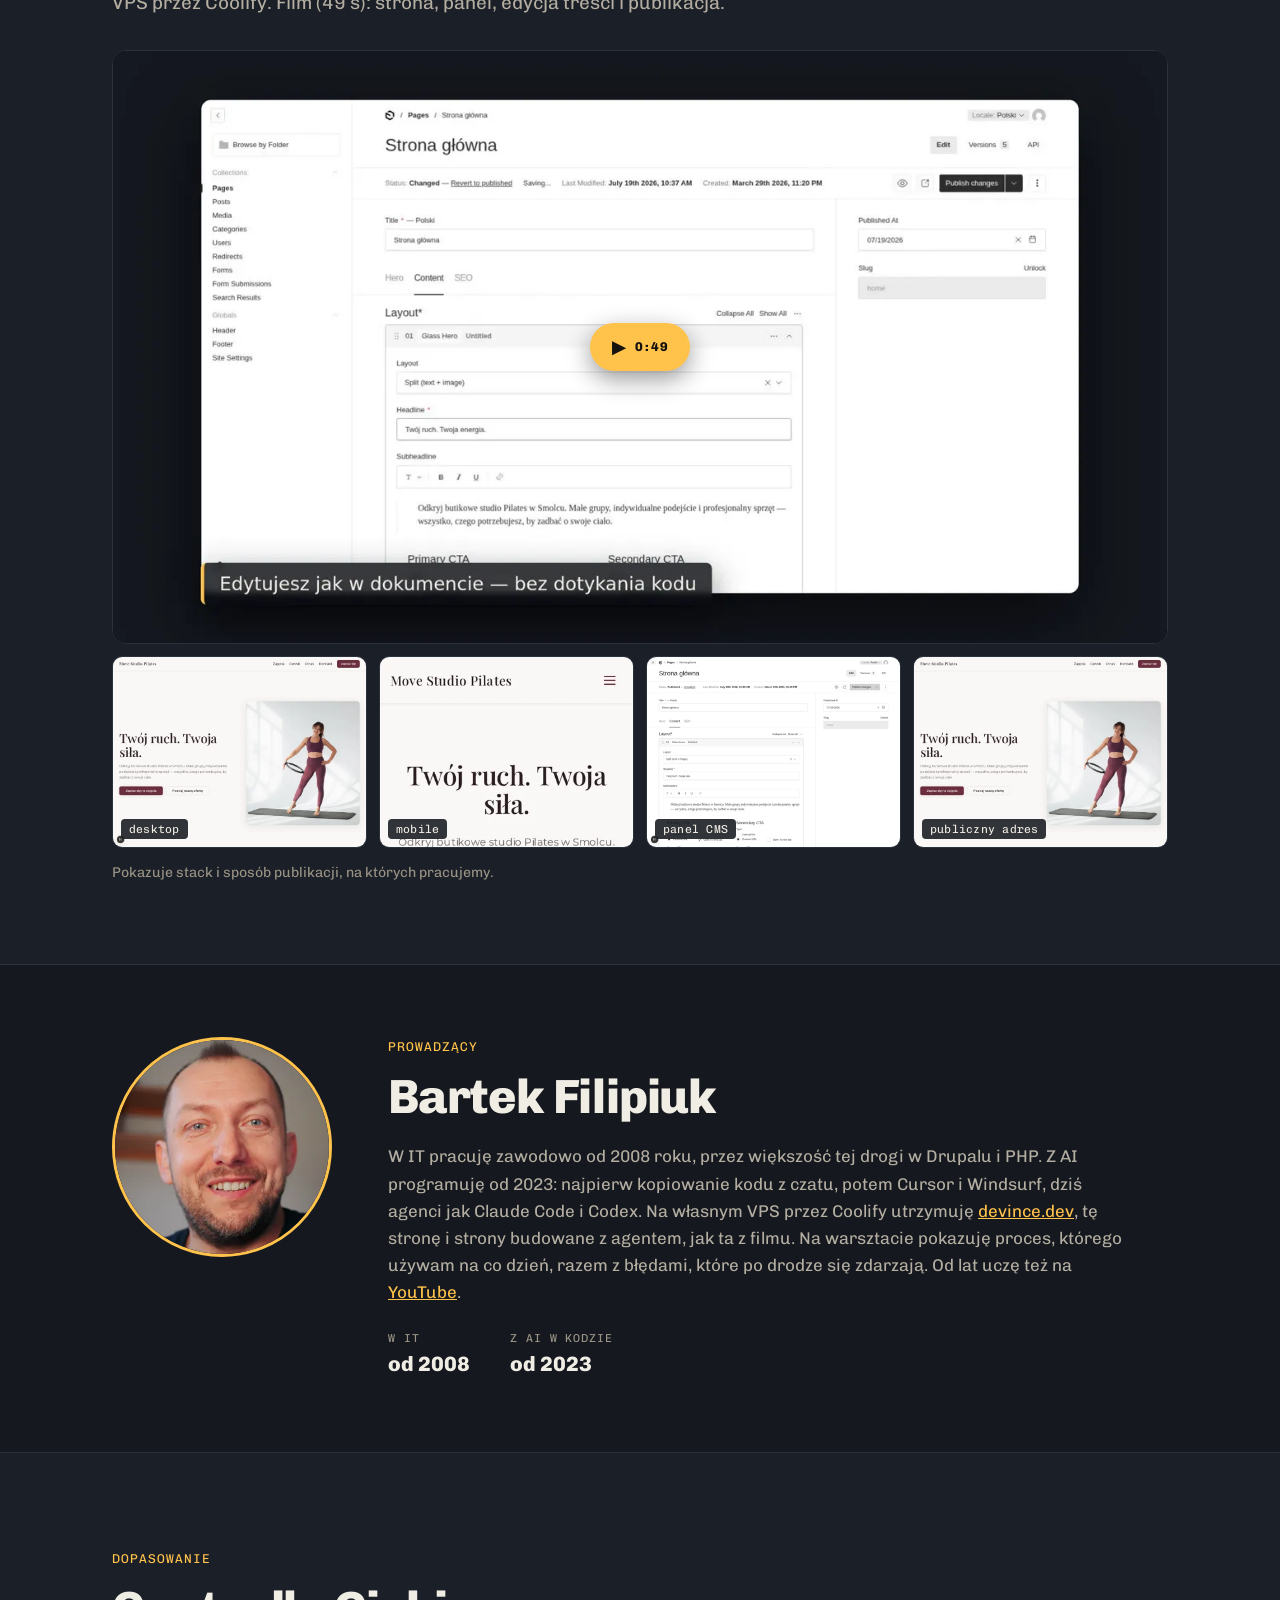
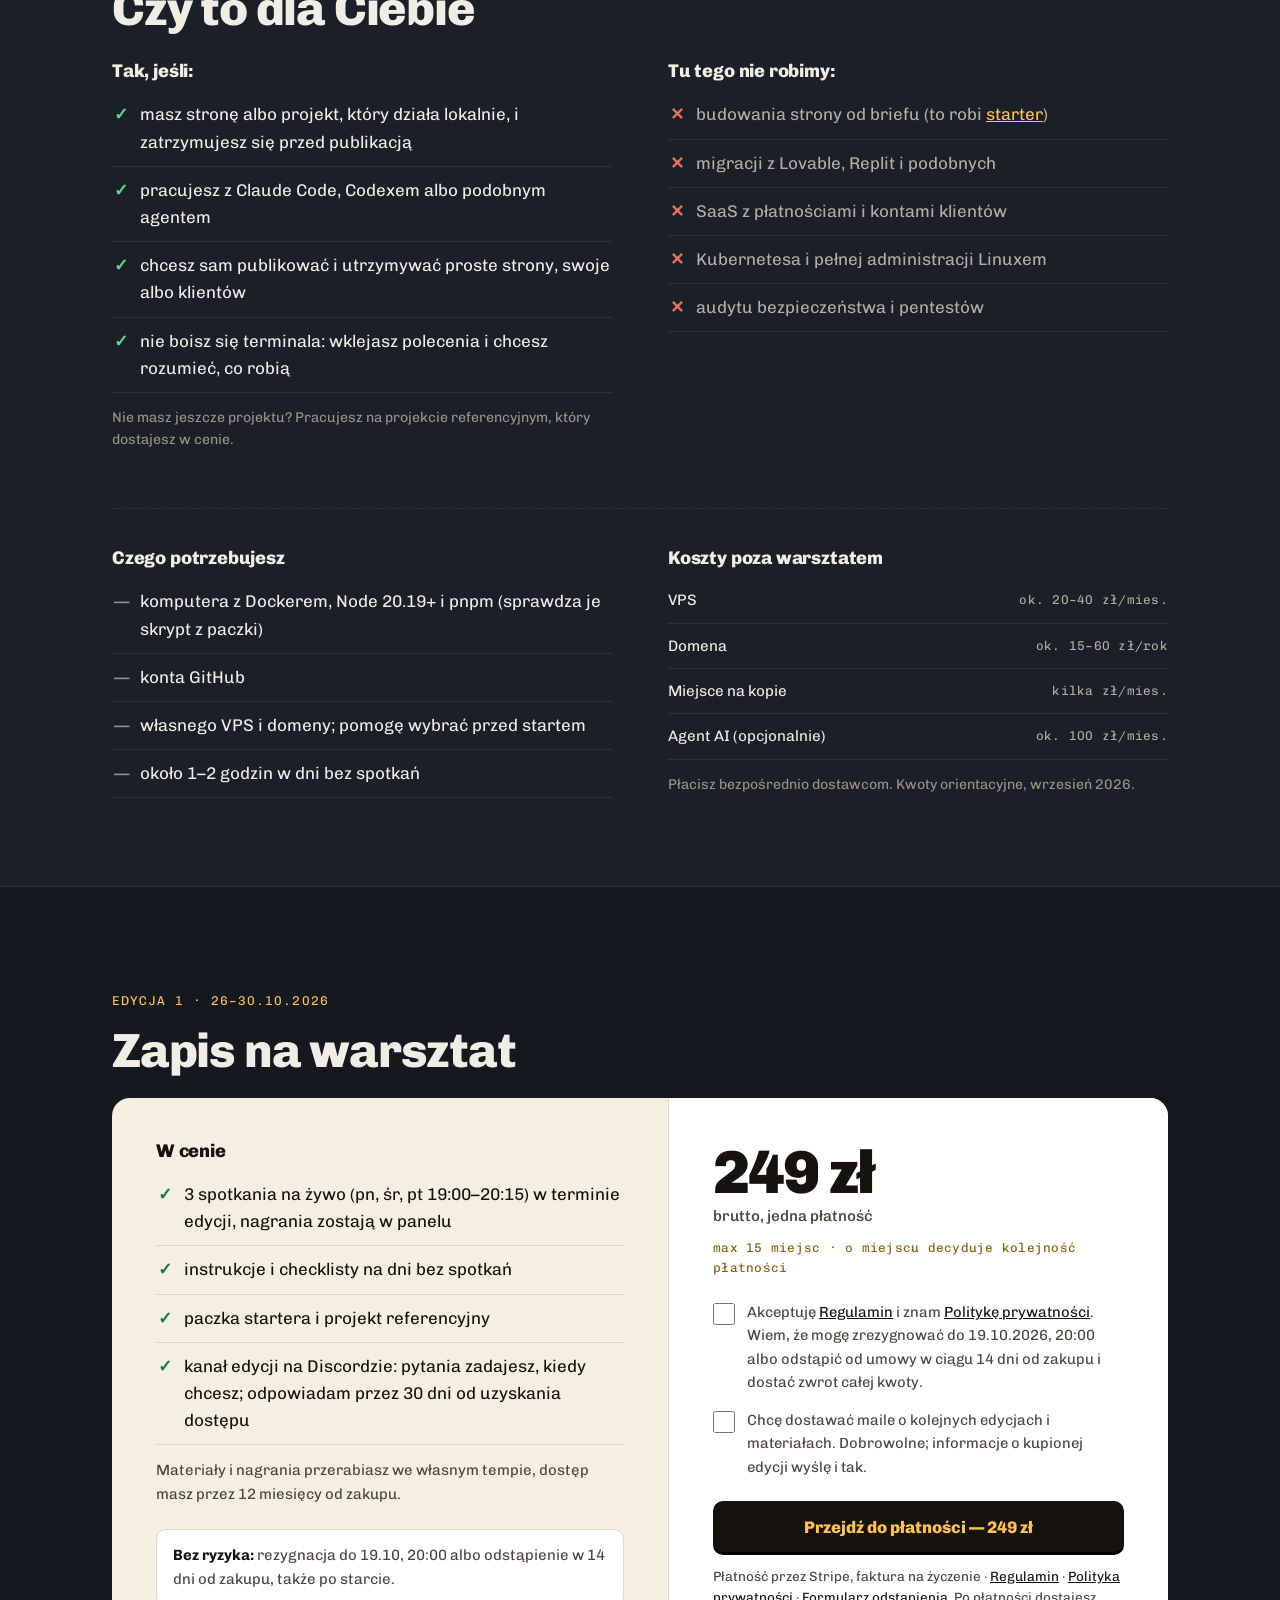
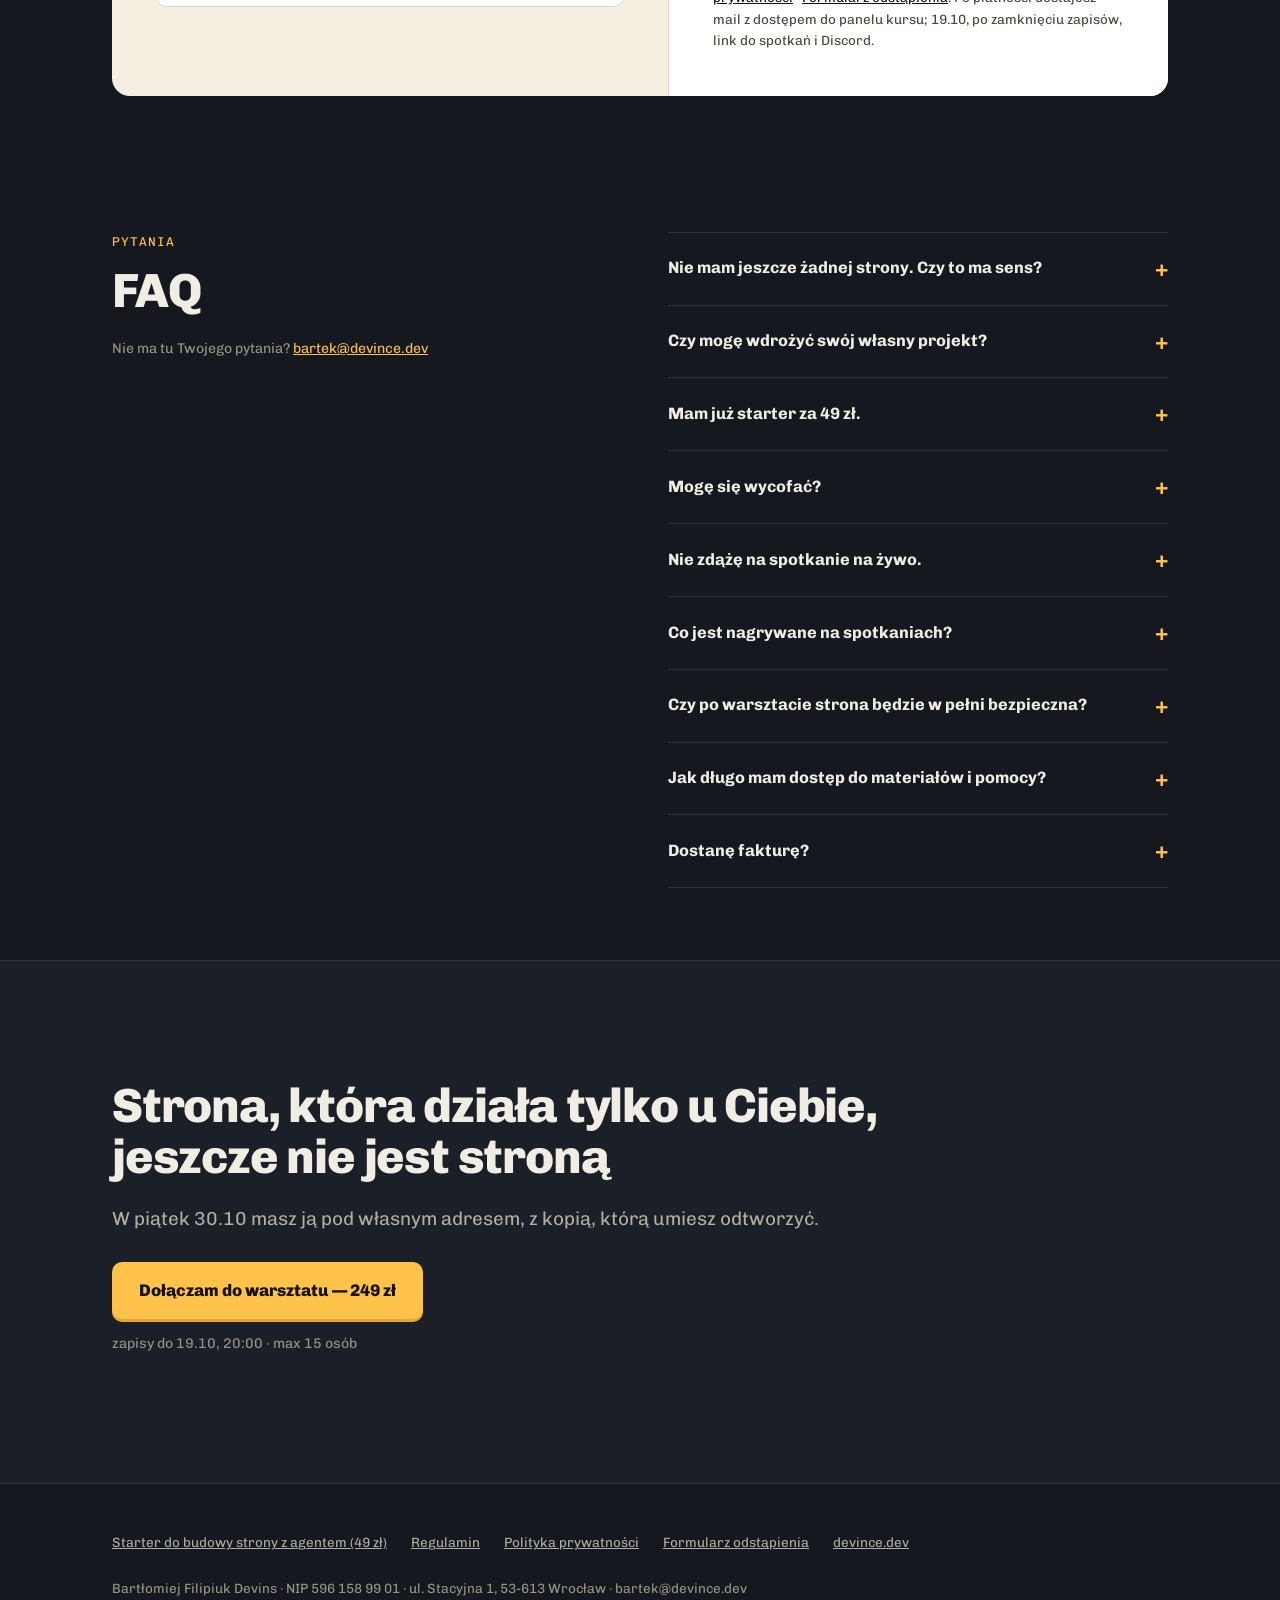
==== commit 7fff17ed: "Starter package v8: Next.js 16 and Node 20.19+ in descriptions The package sold on apps (asset 24, p" ====
--- a/index.html
+++ b/index.html
@@ -217,7 +217,7 @@
       <div class="need">
         <h3>Czego potrzebujesz</h3>
         <ul class="plain">
-          <li>komputera z Dockerem, Node 20+ i pnpm (sprawdza je skrypt z paczki)</li>
+          <li>komputera z Dockerem, Node 20.19+ i pnpm (sprawdza je skrypt z paczki)</li>
           <li>konta GitHub</li>
           <li>własnego VPS i domeny; pomogę wybrać przed startem</li>
           <li>około 1–2 godzin w dni bez spotkań</li>
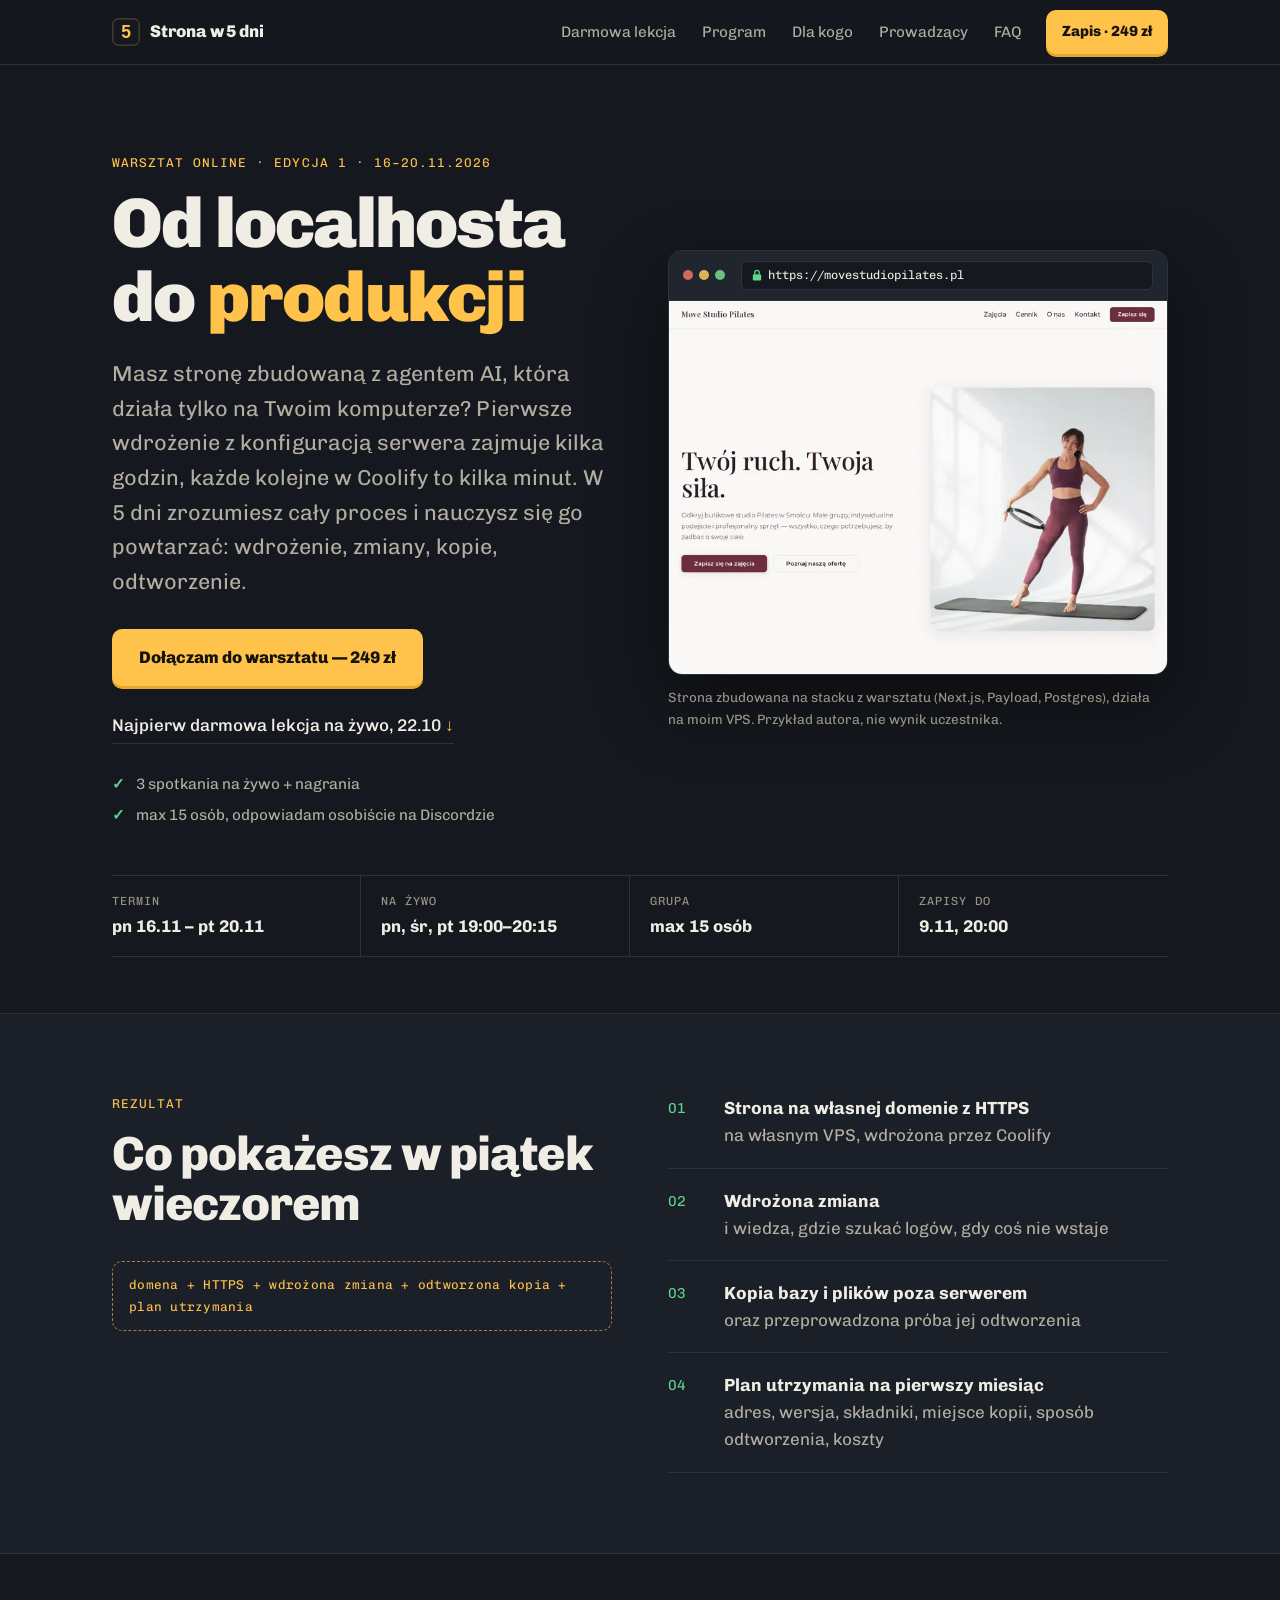
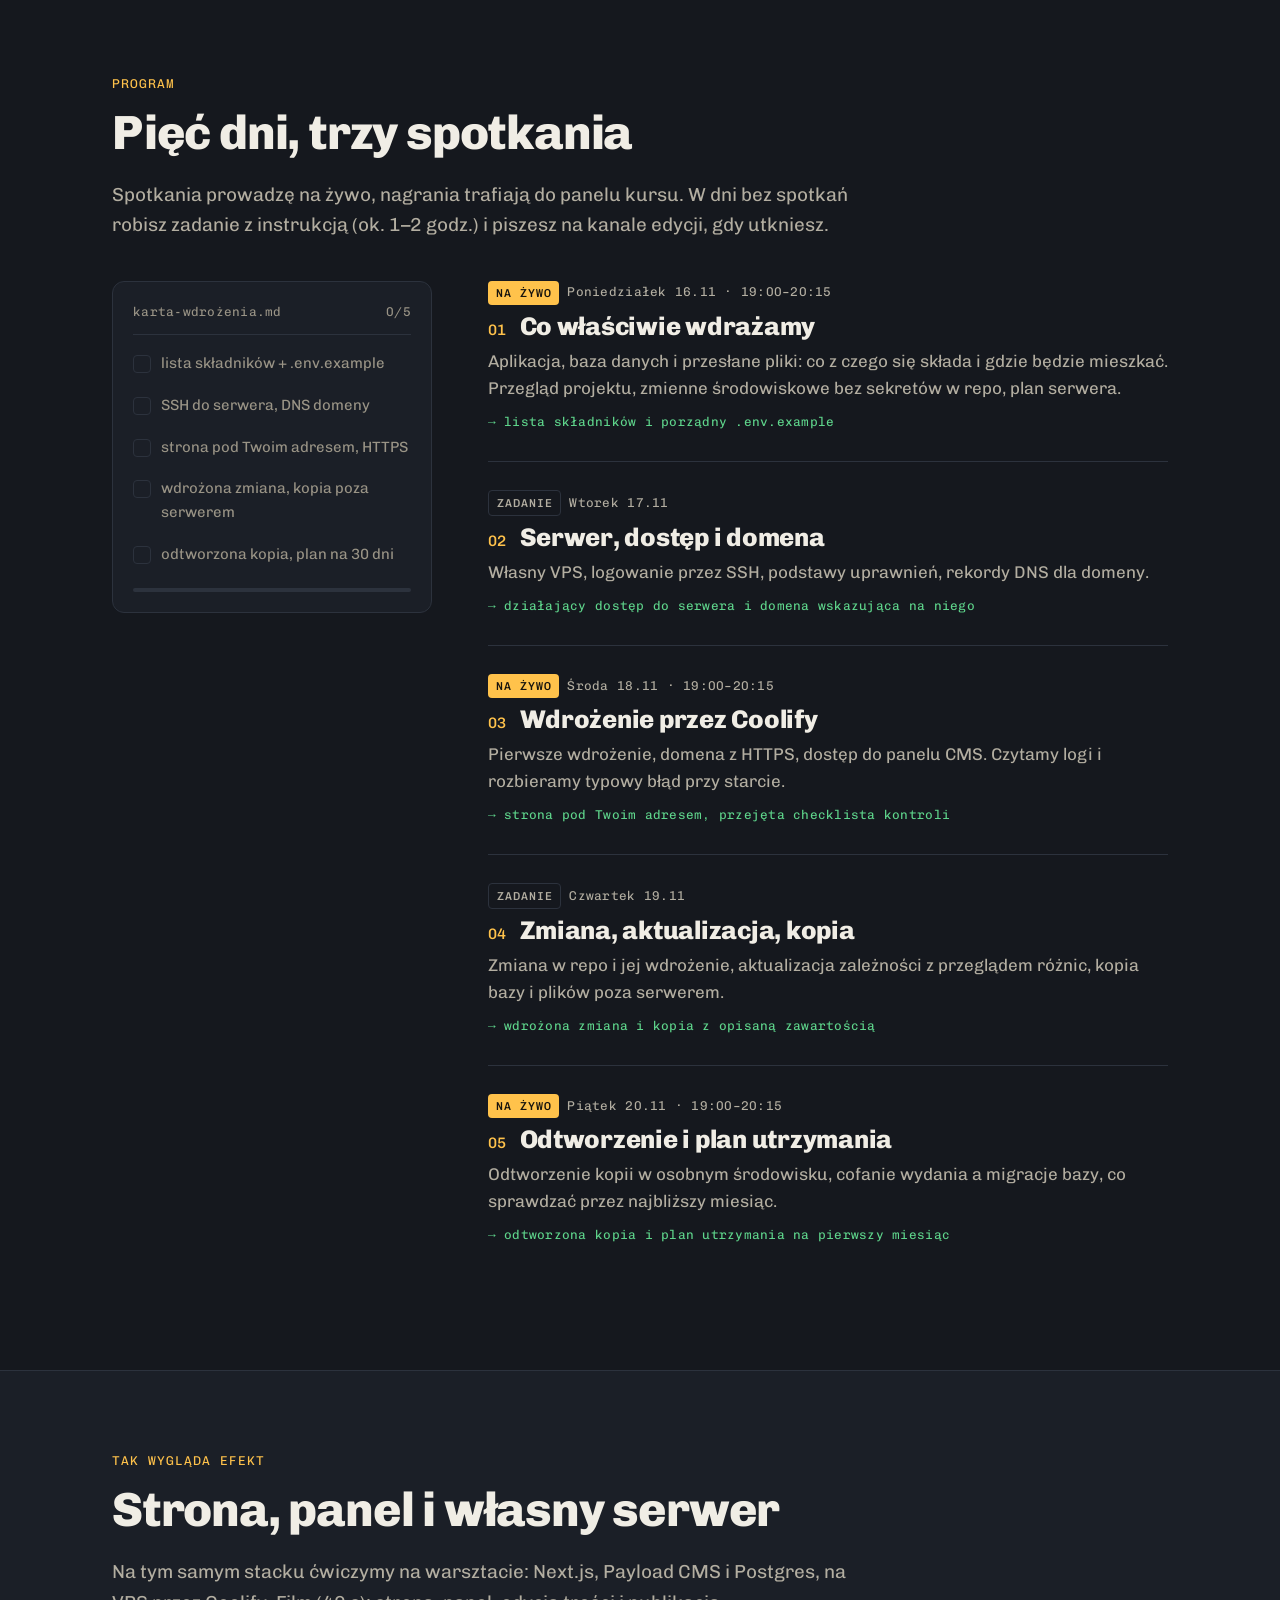
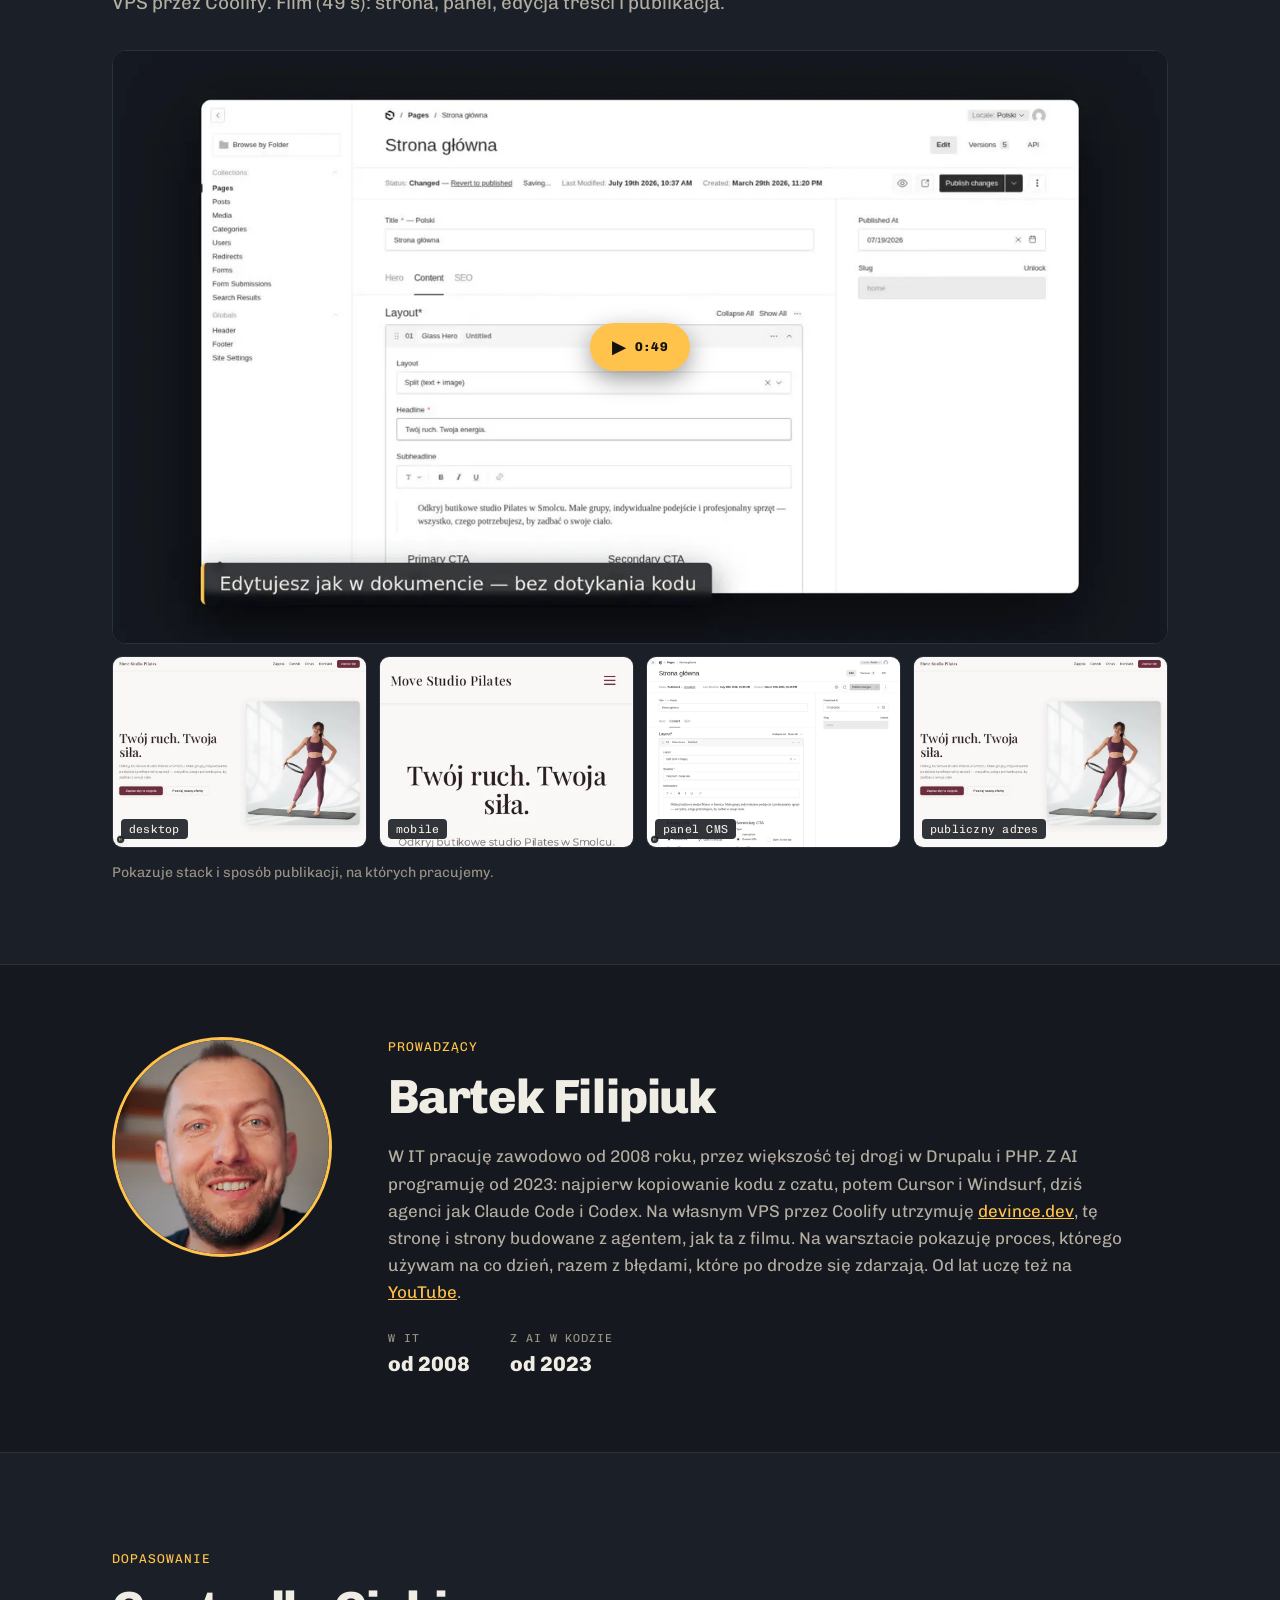
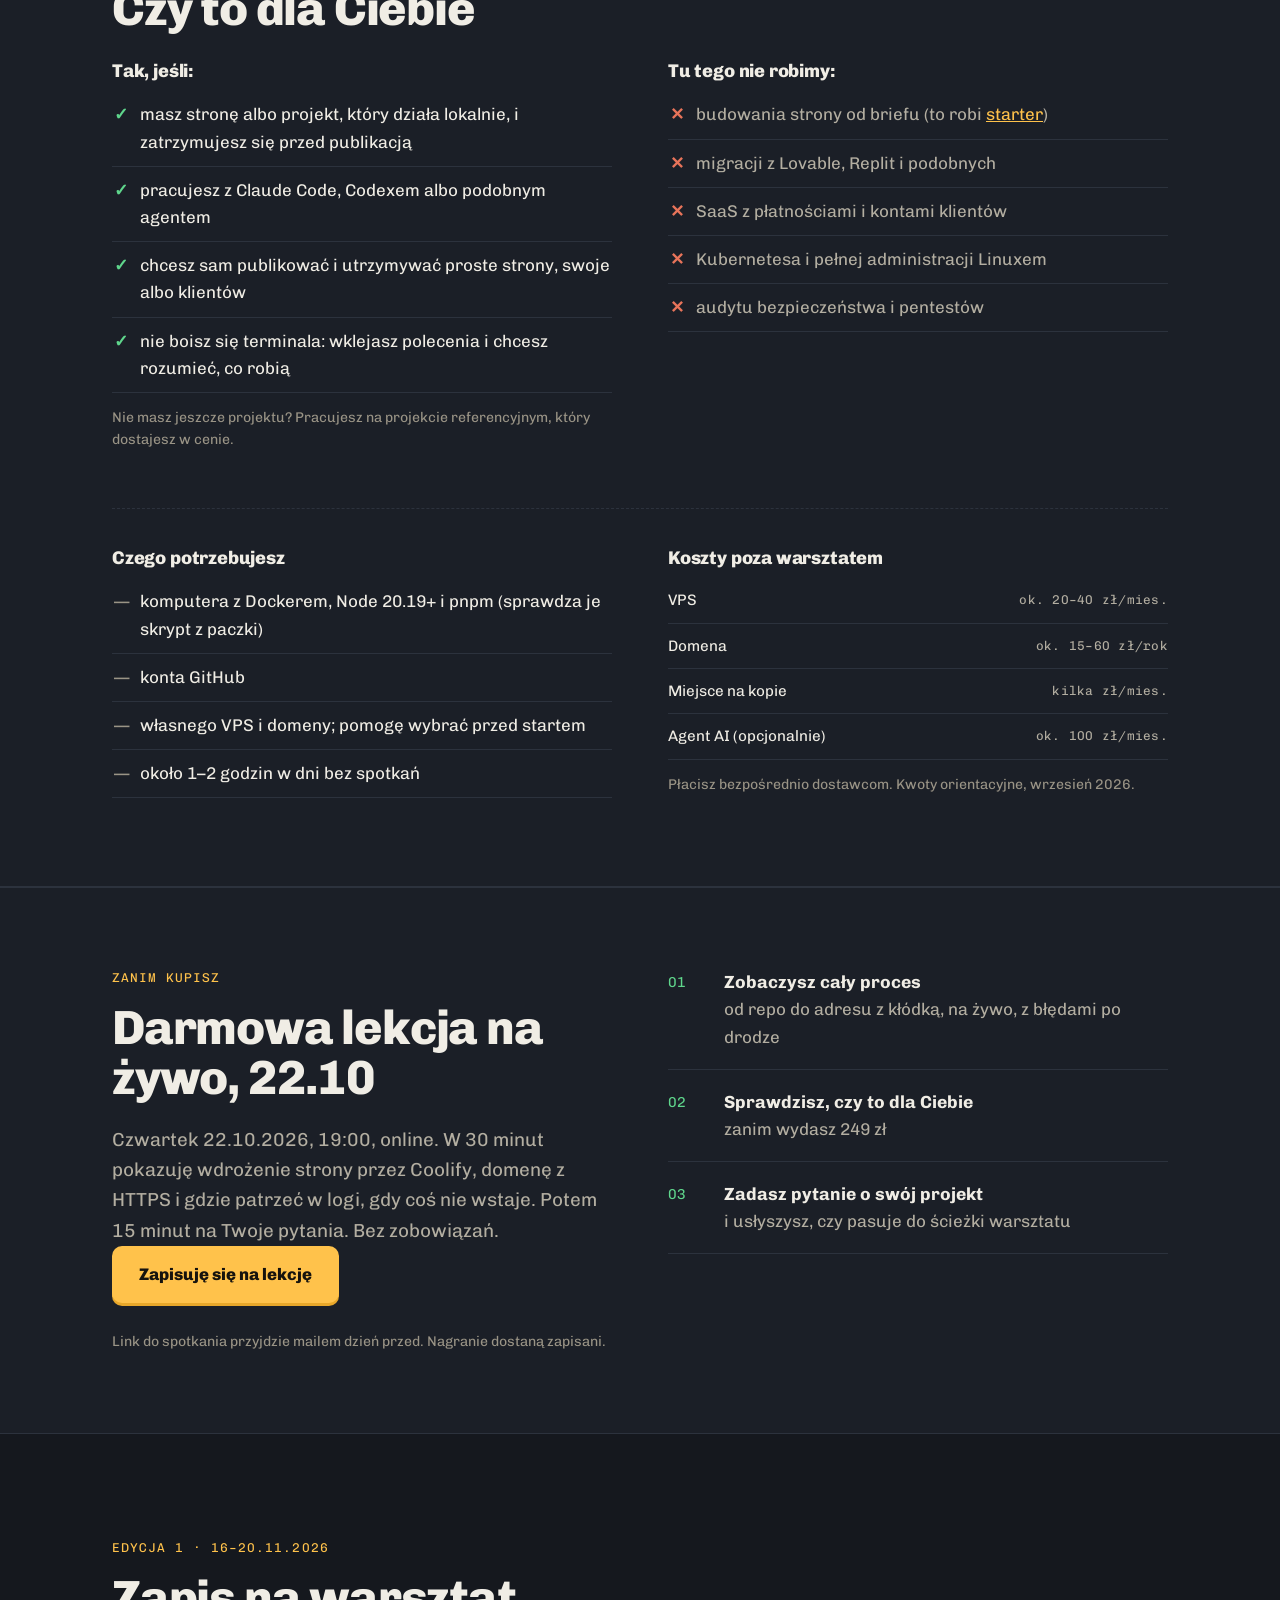
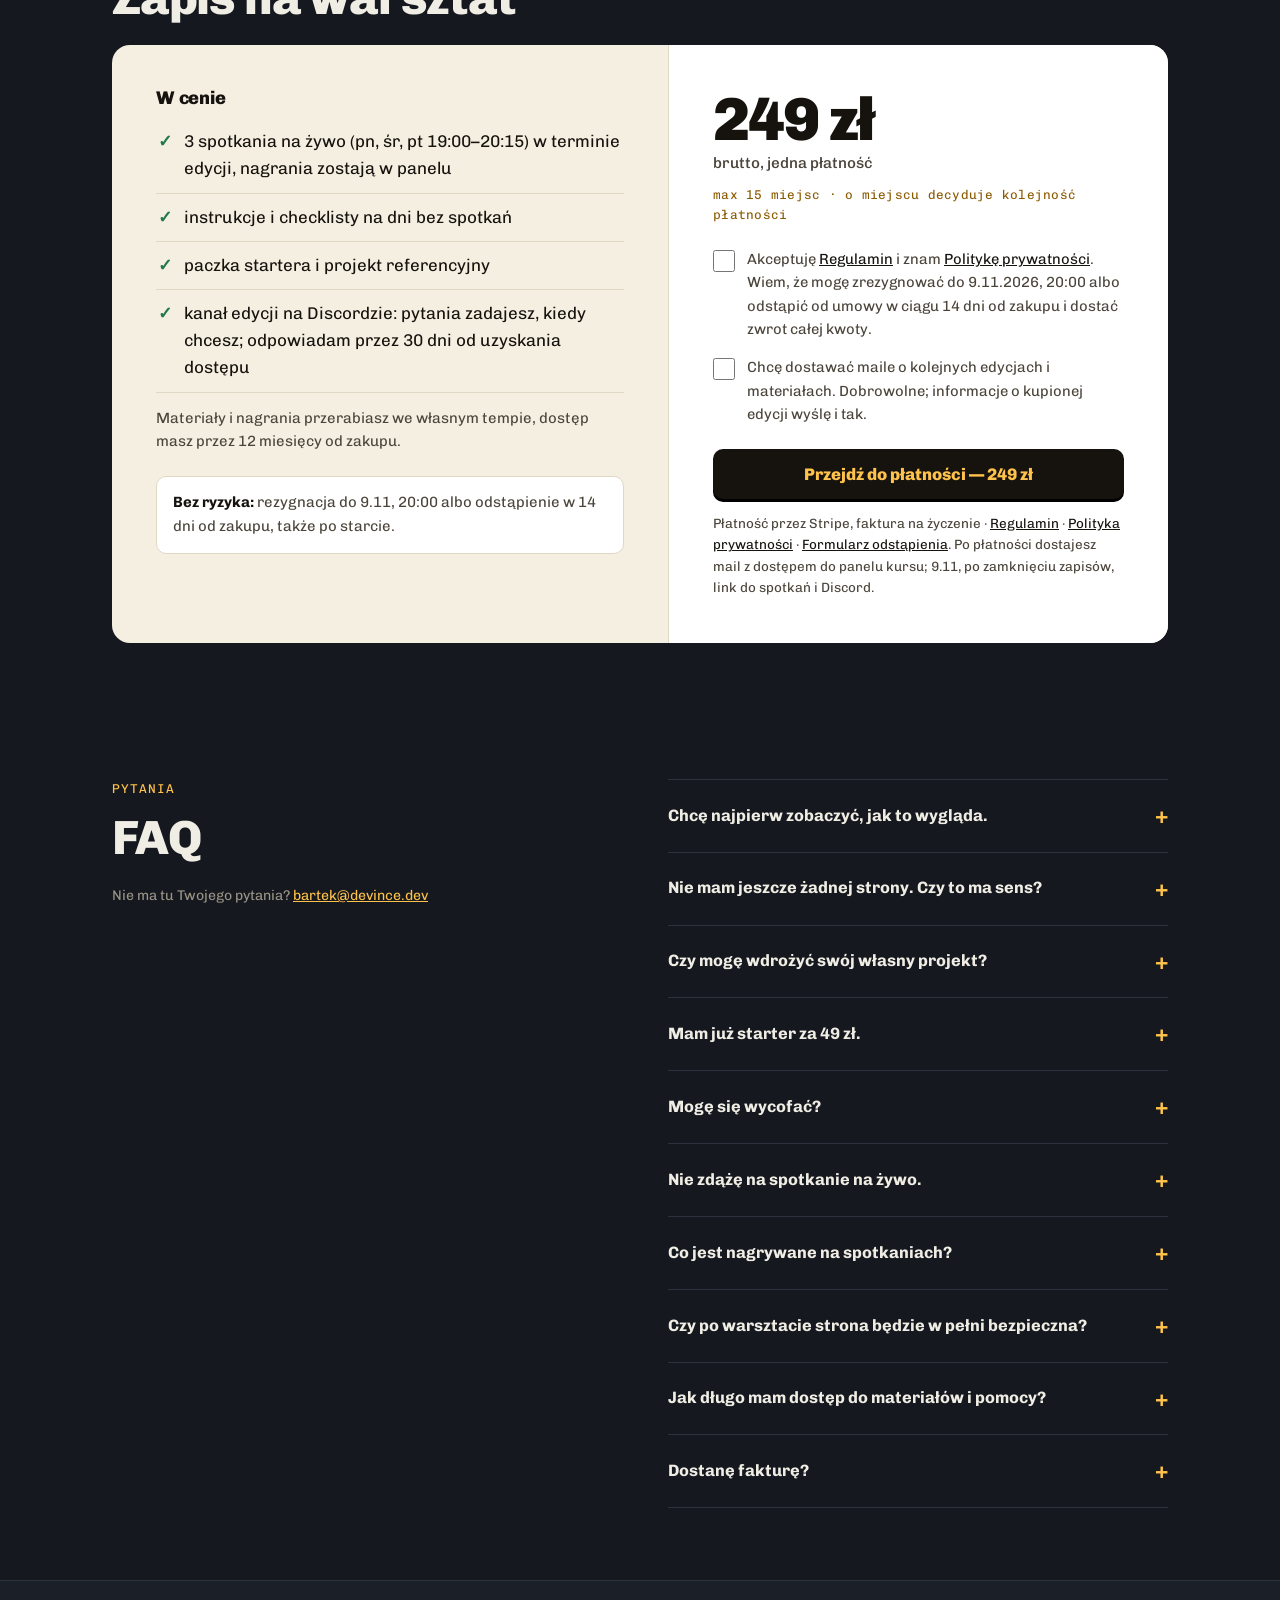
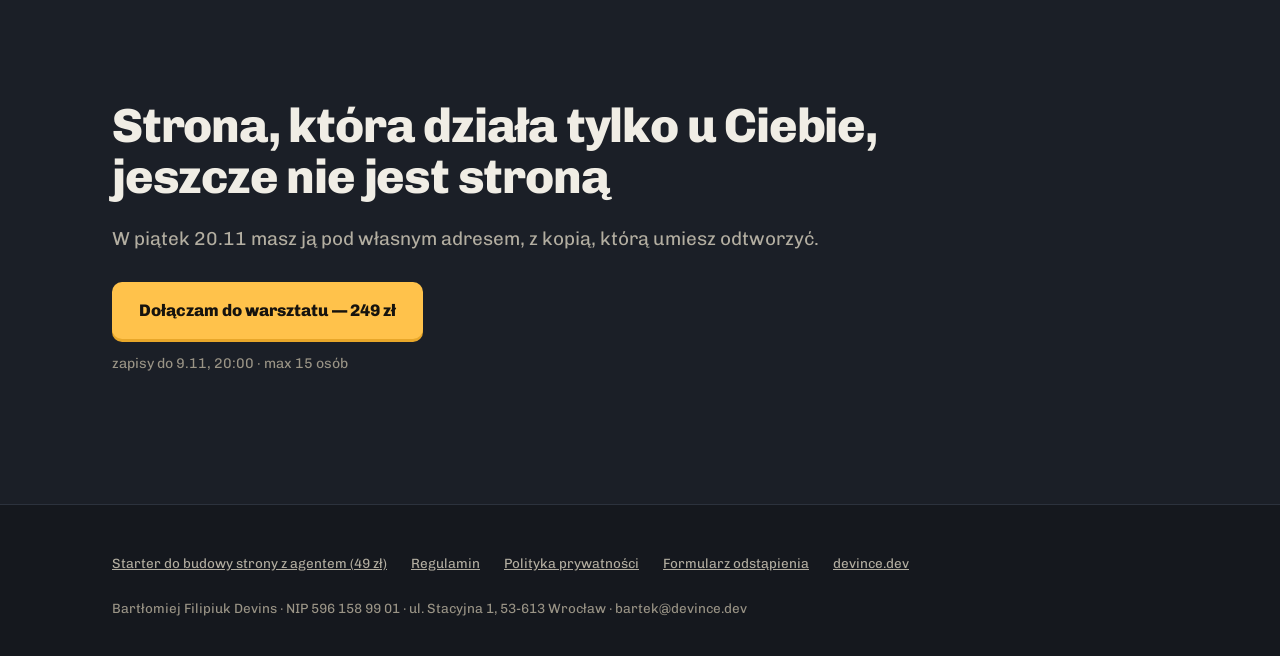
==== commit f903a6db: "Free live lesson signup (/lekcja) and workshop moved to 16-20.11.2026 New /lekcja/ page with a Brevo" ====
--- a/index.html
+++ b/index.html
@@ -3,10 +3,10 @@
 <head>
 <meta charset="utf-8">
 <meta name="viewport" content="width=device-width, initial-scale=1">
-<title>Od localhosta do produkcji — warsztat 26–30.10.2026 | Strona w 5 dni</title>
-<meta name="description" content="Masz stronę zbudowaną z agentem AI, która działa lokalnie? W 5 dni nauczysz się wdrażać ją na własny serwer: domena, HTTPS, aktualizacja i odtworzenie kopii zapasowej. Warsztat online 26–30.10.2026, max 15 osób, 249 zł.">
+<title>Od localhosta do produkcji — warsztat 16–20.11.2026 | Strona w 5 dni</title>
+<meta name="description" content="Masz stronę zbudowaną z agentem AI, która działa lokalnie? W 5 dni nauczysz się wdrażać ją na własny serwer: domena, HTTPS, aktualizacja i odtworzenie kopii zapasowej. Warsztat online 16–20.11.2026, max 15 osób, 249 zł. Najpierw darmowa lekcja na żywo 22.10.">
 <meta property="og:title" content="Od localhosta do produkcji — warsztat w 5 dni">
-<meta property="og:description" content="Wdrożenie strony na własny VPS: domena, HTTPS, aktualizacja, kopia zapasowa i jej odtworzenie. 26–30.10.2026, 3 spotkania na żywo, 249 zł.">
+<meta property="og:description" content="Wdrożenie strony na własny VPS: domena, HTTPS, aktualizacja, kopia zapasowa i jej odtworzenie. 16–20.11.2026, 3 spotkania na żywo, 249 zł.">
 <meta property="og:type" content="website">
 <meta name="theme-color" content="#15181E">
 <link rel="icon" type="image/svg+xml" href="favicon.svg">
@@ -24,6 +24,7 @@
   <div class="wrap top-in">
     <a class="brand" href="#" aria-label="Strona w 5 dni, początek strony"><img src="favicon.svg" alt="" width="28" height="28"><span>Strona w 5 dni</span></a>
     <nav class="topnav" aria-label="Sekcje strony">
+      <a href="lekcja/" data-umami-event="cta-lekcja-nav">Darmowa lekcja</a>
       <a href="#program">Program</a>
       <a href="#dla-kogo">Dla kogo</a>
       <a href="#prowadzacy">Prowadzący</a>
@@ -39,12 +40,12 @@
 <section class="hero">
   <div class="wrap hero-grid">
     <div class="hero-copy">
-      <p class="kicker mono">Warsztat online · edycja 1 · <span class="nw">26–30.10.2026</span></p>
+      <p class="kicker mono">Warsztat online · edycja 1 · <span class="nw">16–20.11.2026</span></p>
       <h1>Od localhosta<br>do <span class="hl">produkcji</span></h1>
       <p class="sub">Masz stronę zbudowaną z agentem AI, która działa tylko na Twoim komputerze? Pierwsze wdrożenie z konfiguracją serwera zajmuje kilka godzin, każde kolejne w Coolify to kilka minut. W 5 dni zrozumiesz cały proces i nauczysz się go powtarzać: wdrożenie, zmiany, kopie, odtworzenie.</p>
       <div class="cta-row">
         <a class="btn" href="#kup" data-umami-event="cta-hero">Dołączam do warsztatu — 249 zł</a>
-        <a class="link-arrow" href="#program">Zobacz, co robimy każdego dnia</a>
+        <a class="link-arrow" href="lekcja/" data-umami-event="cta-lekcja-hero">Najpierw darmowa lekcja na żywo, 22.10</a>
       </div>
       <ul class="trust">
         <li>3 spotkania na żywo + nagrania</li>
@@ -66,10 +67,10 @@
 
   <div class="wrap">
     <dl class="facts">
-      <div><dt>Termin</dt><dd>pn 26.10 – pt 30.10</dd></div>
+      <div><dt>Termin</dt><dd>pn 16.11 – pt 20.11</dd></div>
       <div><dt>Na żywo</dt><dd>pn, śr, pt 19:00–20:15</dd></div>
       <div><dt>Grupa</dt><dd>max 15 osób</dd></div>
-      <div><dt>Zapisy do</dt><dd>19.10, 20:00 <span class="left" id="left" hidden></span></dd></div>
+      <div><dt>Zapisy do</dt><dd>9.11, 20:00 <span class="left" id="left" hidden></span></dd></div>
     </dl>
   </div>
 </section>
@@ -113,31 +114,31 @@
 
       <ol class="days">
         <li class="day live" data-d="1">
-          <p class="when mono"><span class="tag">na żywo</span> Poniedziałek 26.10 · 19:00–20:15</p>
+          <p class="when mono"><span class="tag">na żywo</span> Poniedziałek 16.11 · 19:00–20:15</p>
           <h3><span class="no">01</span>Co właściwie wdrażamy</h3>
           <p>Aplikacja, baza danych i przesłane pliki: co z czego się składa i gdzie będzie mieszkać. Przegląd projektu, zmienne środowiskowe bez sekretów w repo, plan serwera.</p>
           <p class="fx mono">→ lista składników i porządny .env.example</p>
         </li>
         <li class="day" data-d="2">
-          <p class="when mono"><span class="tag tag-task">zadanie</span> Wtorek 27.10</p>
+          <p class="when mono"><span class="tag tag-task">zadanie</span> Wtorek 17.11</p>
           <h3><span class="no">02</span>Serwer, dostęp i domena</h3>
           <p>Własny VPS, logowanie przez SSH, podstawy uprawnień, rekordy DNS dla domeny.</p>
           <p class="fx mono">→ działający dostęp do serwera i domena wskazująca na niego</p>
         </li>
         <li class="day live" data-d="3">
-          <p class="when mono"><span class="tag">na żywo</span> Środa 28.10 · 19:00–20:15</p>
+          <p class="when mono"><span class="tag">na żywo</span> Środa 18.11 · 19:00–20:15</p>
           <h3><span class="no">03</span>Wdrożenie przez Coolify</h3>
           <p>Pierwsze wdrożenie, domena z HTTPS, dostęp do panelu CMS. Czytamy logi i rozbieramy typowy błąd przy starcie.</p>
           <p class="fx mono">→ strona pod Twoim adresem, przejęta checklista kontroli</p>
         </li>
         <li class="day" data-d="4">
-          <p class="when mono"><span class="tag tag-task">zadanie</span> Czwartek 29.10</p>
+          <p class="when mono"><span class="tag tag-task">zadanie</span> Czwartek 19.11</p>
           <h3><span class="no">04</span>Zmiana, aktualizacja, kopia</h3>
           <p>Zmiana w repo i jej wdrożenie, aktualizacja zależności z przeglądem różnic, kopia bazy i plików poza serwerem.</p>
           <p class="fx mono">→ wdrożona zmiana i kopia z opisaną zawartością</p>
         </li>
         <li class="day live" data-d="5">
-          <p class="when mono"><span class="tag">na żywo</span> Piątek 30.10 · 19:00–20:15</p>
+          <p class="when mono"><span class="tag">na żywo</span> Piątek 20.11 · 19:00–20:15</p>
           <h3><span class="no">05</span>Odtworzenie i plan utrzymania</h3>
           <p>Odtworzenie kopii w osobnym środowisku, cofanie wydania a migracje bazy, co sprawdzać przez najbliższy miesiąc.</p>
           <p class="fx mono">→ odtworzona kopia i plan utrzymania na pierwszy miesiąc</p>
@@ -237,10 +238,30 @@
   </div>
 </section>
 
+<!-- 6b. DARMOWA LEKCJA: krok przed zakupem -->
+<section id="lekcja" class="band">
+  <div class="wrap res-grid">
+    <div>
+      <p class="kicker mono">Zanim kupisz</p>
+      <h2>Darmowa lekcja na żywo, 22.10</h2>
+      <p class="lead">Czwartek 22.10.2026, 19:00, online. W 30 minut pokazuję wdrożenie strony przez Coolify, domenę z HTTPS i gdzie patrzeć w logi, gdy coś nie wstaje. Potem 15 minut na Twoje pytania. Bez zobowiązań.</p>
+      <div class="cta-row">
+        <a class="btn" href="lekcja/" data-umami-event="cta-lekcja-band">Zapisuję się na lekcję</a>
+        <span class="caption">Link do spotkania przyjdzie mailem dzień przed. Nagranie dostaną zapisani.</span>
+      </div>
+    </div>
+    <ol class="deliver">
+      <li><b>Zobaczysz cały proces</b><span>od repo do adresu z kłódką, na żywo, z błędami po drodze</span></li>
+      <li><b>Sprawdzisz, czy to dla Ciebie</b><span>zanim wydasz 249 zł</span></li>
+      <li><b>Zadasz pytanie o swój projekt</b><span>i usłyszysz, czy pasuje do ścieżki warsztatu</span></li>
+    </ol>
+  </div>
+</section>
+
 <!-- 7. ZAKUP: dwie kolumny — co dostajesz | formularz -->
 <section id="cena" class="buy">
   <div class="wrap">
-    <p class="kicker mono">Edycja 1 · 26–30.10.2026</p>
+    <p class="kicker mono">Edycja 1 · 16–20.11.2026</p>
     <h2 id="kup-h">Zapis na warsztat</h2>
     <div class="price" id="kup" aria-labelledby="kup-h">
       <div class="price-info">
@@ -252,7 +273,7 @@
           <li>kanał edycji na Discordzie: pytania zadajesz, kiedy chcesz; odpowiadam przez 30 dni od uzyskania dostępu</li>
         </ul>
         <p class="access">Materiały i nagrania przerabiasz we własnym tempie, dostęp masz przez 12 miesięcy od zakupu.</p>
-        <p class="guarantee"><b>Bez ryzyka:</b> rezygnacja do 19.10, 20:00 albo odstąpienie w 14 dni od zakupu, także po starcie.</p>
+        <p class="guarantee"><b>Bez ryzyka:</b> rezygnacja do 9.11, 20:00 albo odstąpienie w 14 dni od zakupu, także po starcie.</p>
       </div>
 
       <form class="checkout" method="POST" action="https://courses.devince.dev/api/courses/checkout">
@@ -262,14 +283,14 @@
         <p class="seats mono">max 15 miejsc · o miejscu decyduje kolejność płatności</p>
         <label class="consent">
           <input type="checkbox" name="consent" required>
-          <span>Akceptuję <a href="regulamin.html#warsztat">Regulamin</a> i znam <a href="polityka-prywatnosci.html">Politykę prywatności</a>. Wiem, że mogę zrezygnować do 19.10.2026, 20:00 albo odstąpić od umowy w ciągu 14 dni od zakupu i dostać zwrot całej kwoty.</span>
+          <span>Akceptuję <a href="regulamin.html#warsztat">Regulamin</a> i znam <a href="polityka-prywatnosci.html">Politykę prywatności</a>. Wiem, że mogę zrezygnować do 9.11.2026, 20:00 albo odstąpić od umowy w ciągu 14 dni od zakupu i dostać zwrot całej kwoty.</span>
         </label>
         <label class="consent">
           <input type="checkbox" name="newsletter">
           <span>Chcę dostawać maile o kolejnych edycjach i materiałach. Dobrowolne; informacje o kupionej edycji wyślę i tak.</span>
         </label>
         <button class="btn btn-block" type="submit" data-umami-event="cta-checkout">Przejdź do płatności — 249 zł</button>
-        <p class="note">Płatność przez Stripe, faktura na życzenie · <a href="regulamin.html#warsztat">Regulamin</a> · <a href="polityka-prywatnosci.html">Polityka prywatności</a> · <a href="formularz-odstapienia.html">Formularz odstąpienia</a>. Po płatności dostajesz mail z dostępem do panelu kursu; 19.10, po zamknięciu zapisów, link do spotkań i Discord.</p>
+        <p class="note">Płatność przez Stripe, faktura na życzenie · <a href="regulamin.html#warsztat">Regulamin</a> · <a href="polityka-prywatnosci.html">Polityka prywatności</a> · <a href="formularz-odstapienia.html">Formularz odstąpienia</a>. Po płatności dostajesz mail z dostępem do panelu kursu; 9.11, po zamknięciu zapisów, link do spotkań i Discord.</p>
       </form>
     </div>
   </div>
@@ -284,14 +305,15 @@
       <p class="caption">Nie ma tu Twojego pytania? <a href="mailto:bartek@devince.dev">bartek@devince.dev</a></p>
     </div>
     <div>
-      <details><summary>Nie mam jeszcze żadnej strony. Czy to ma sens?</summary><p>Tak, jeśli chcesz nauczyć się publikacji i utrzymania. Pracujesz wtedy na projekcie referencyjnym (strona z CMS na starterze), który dostajesz w cenie. Jeśli najpierw chcesz zbudować stronę od briefu z agentem, zacznij od <a href="starter/">startera za 49 zł</a>; jeśli potem kupisz warsztat, zwrócę Ci te 49 zł po zamknięciu zapisów 19.10.</p></details>
+      <details><summary>Chcę najpierw zobaczyć, jak to wygląda.</summary><p>Przyjdź na <a href="lekcja/">darmową lekcję na żywo 22.10 o 19:00</a>: 30 minut wdrożenia i 15 minut pytań. Zapisani dostają nagranie, więc jeśli nie zdążysz, obejrzysz później.</p></details>
+      <details><summary>Nie mam jeszcze żadnej strony. Czy to ma sens?</summary><p>Tak, jeśli chcesz nauczyć się publikacji i utrzymania. Pracujesz wtedy na projekcie referencyjnym (strona z CMS na starterze), który dostajesz w cenie. Jeśli najpierw chcesz zbudować stronę od briefu z agentem, zacznij od <a href="starter/">startera za 49 zł</a>; jeśli potem kupisz warsztat, zwrócę Ci te 49 zł po zamknięciu zapisów 9.11.</p></details>
       <details><summary>Czy mogę wdrożyć swój własny projekt?</summary><p>Tak, jeśli pasuje do ścieżki: buduje się lokalnie, masz jego źródła i zrozumiałe zależności, najlepiej Next.js z bazą Postgres. Napisz przed zakupem na bartek@devince.dev, jaki to stack. Jeśli po drodze coś nie zagra, kończysz ćwiczenie na projekcie referencyjnym, a grupa nie czeka.</p></details>
-      <details><summary>Mam już starter za 49 zł.</summary><p>Po zakupie warsztatu napisz na <a href="mailto:bartek@devince.dev">bartek@devince.dev</a>; zwrócę 49 zł po zamknięciu zapisów 19.10.</p></details>
-      <details><summary>Mogę się wycofać?</summary><p>Tak. Do zamknięcia zapisów, czyli do 19.10.2026 do 20:00, możesz zrezygnować bez podania przyczyny, a niezależnie od tego przez 14 dni od zakupu przysługuje Ci prawo odstąpienia, także gdy warsztat już się zaczął. W obu przypadkach zwracam całą kwotę. Wystarczy mail albo <a href="formularz-odstapienia.html">formularz odstąpienia</a>.</p></details>
+      <details><summary>Mam już starter za 49 zł.</summary><p>Po zakupie warsztatu napisz na <a href="mailto:bartek@devince.dev">bartek@devince.dev</a>; zwrócę 49 zł po zamknięciu zapisów 9.11.</p></details>
+      <details><summary>Mogę się wycofać?</summary><p>Tak. Do zamknięcia zapisów, czyli do 9.11.2026 do 20:00, możesz zrezygnować bez podania przyczyny, a niezależnie od tego przez 14 dni od zakupu przysługuje Ci prawo odstąpienia, także gdy warsztat już się zaczął. W obu przypadkach zwracam całą kwotę. Wystarczy mail albo <a href="formularz-odstapienia.html">formularz odstąpienia</a>.</p></details>
       <details><summary>Nie zdążę na spotkanie na żywo.</summary><p>Nagranie każdego spotkania trafia do panelu kursu po spotkaniu. Pytania możesz zostawić na kanale edycji przed spotkaniem albo po nim.</p></details>
       <details><summary>Co jest nagrywane na spotkaniach?</summary><p>Nagrywam tylko mój ekran i mój głos. Jeśli zadasz pytanie na głos, Twój głos może trafić na nagranie; kamer nie nagrywam. Nagrania są dostępne tylko dla uczestników edycji. Szczegóły: <a href="regulamin.html#nagrania-i-wizerunek">Regulamin</a>.</p></details>
       <details><summary>Czy po warsztacie strona będzie w pełni bezpieczna?</summary><p>Będzie mieć HTTPS, zamknięty panel, kopie i sposób ich odtworzenia, i będziesz wiedzieć, co sprawdzać. To nie jest audyt bezpieczeństwa ani gwarancja dla dowolnego zastosowania; ćwiczymy na prostych stronach bez danych klientów.</p></details>
-      <details><summary>Jak długo mam dostęp do materiałów i pomocy?</summary><p>Instrukcje i nagrania są w panelu kursu przez 12 miesięcy od zakupu i przerabiasz je we własnym tempie. Spotkania na żywo odbywają się tylko w terminie edycji (26–30.10.2026), ich nagrania zostają w panelu. Pytania do lekcji możesz zadawać na Discordzie, kiedy chcesz. Odpowiadam przez 30 dni od uzyskania dostępu, w dni robocze, zwykle raz dziennie; potem kanał dalej działa, ale odpowiedzi nie są gwarantowane.</p></details>
+      <details><summary>Jak długo mam dostęp do materiałów i pomocy?</summary><p>Instrukcje i nagrania są w panelu kursu przez 12 miesięcy od zakupu i przerabiasz je we własnym tempie. Spotkania na żywo odbywają się tylko w terminie edycji (16–20.11.2026), ich nagrania zostają w panelu. Pytania do lekcji możesz zadawać na Discordzie, kiedy chcesz. Odpowiadam przez 30 dni od uzyskania dostępu, w dni robocze, zwykle raz dziennie; potem kanał dalej działa, ale odpowiedzi nie są gwarantowane.</p></details>
       <details><summary>Dostanę fakturę?</summary><p>Tak. Podaj dane przy płatności albo napisz po zakupie.</p></details>
     </div>
   </div>
@@ -301,9 +323,9 @@
 <section class="final">
   <div class="wrap">
     <h2>Strona, która działa tylko u Ciebie, jeszcze nie jest stroną</h2>
-    <p class="lead">W piątek 30.10 masz ją pod własnym adresem, z kopią, którą umiesz odtworzyć.</p>
+    <p class="lead">W piątek 20.11 masz ją pod własnym adresem, z kopią, którą umiesz odtworzyć.</p>
     <a class="btn" href="#kup" data-umami-event="cta-final">Dołączam do warsztatu — 249 zł</a>
-    <p class="caption">zapisy do 19.10, 20:00 · max 15 osób</p>
+    <p class="caption">zapisy do 9.11, 20:00 · max 15 osób</p>
   </div>
 </section>
 
@@ -323,7 +345,7 @@
 </footer>
 
 <div class="sticky-cta off" id="sticky" inert>
-  <span class="mono">26–30.10 · 249 zł</span>
+  <span class="mono">16–20.11 · 249 zł</span>
   <a class="btn btn-sm" href="#kup" data-umami-event="cta-sticky">Dołączam</a>
 </div>
 
--- a/css/site.css
+++ b/css/site.css
@@ -222,3 +222,16 @@
 @media(min-width:768px){.sticky-cta{display:none}}
 
 @media(prefers-reduced-motion:reduce){html{scroll-behavior:auto}*{transition:none!important}}
+
+/* Zapis na lekcję: pytanie o projekt + pole-pułapka */
+.choices{display:grid;gap:8px;margin:6px 0 18px}
+.choice{display:flex;gap:10px;align-items:center;padding:10px 12px;border:1px solid var(--paper-edge);border-radius:10px;cursor:pointer;font-size:.95rem;color:var(--ink);background:#fff}
+.choice input{accent-color:var(--amber-ink);width:20px;height:20px;flex-shrink:0}
+.choice:has(input:checked){border-color:var(--amber-ink);box-shadow:0 0 0 2px rgba(138,90,0,.15)}
+.field{display:block;margin-bottom:14px}
+.field span{display:block;font-size:.84rem;color:var(--ink-soft);margin-bottom:6px}
+.field input[type=email]{width:100%;font:inherit;font-size:1.05rem;padding:14px 14px;border:1px solid var(--paper-edge);border-radius:10px;background:#fff;color:var(--ink)}
+.field input[type=email]:focus{outline:3px solid var(--amber);outline-offset:2px}
+.hp{position:absolute;left:-9999px;width:1px;height:1px;opacity:0}
+.status{max-width:560px;margin:0 auto;text-align:center}
+.status .btn{margin-top:20px}
